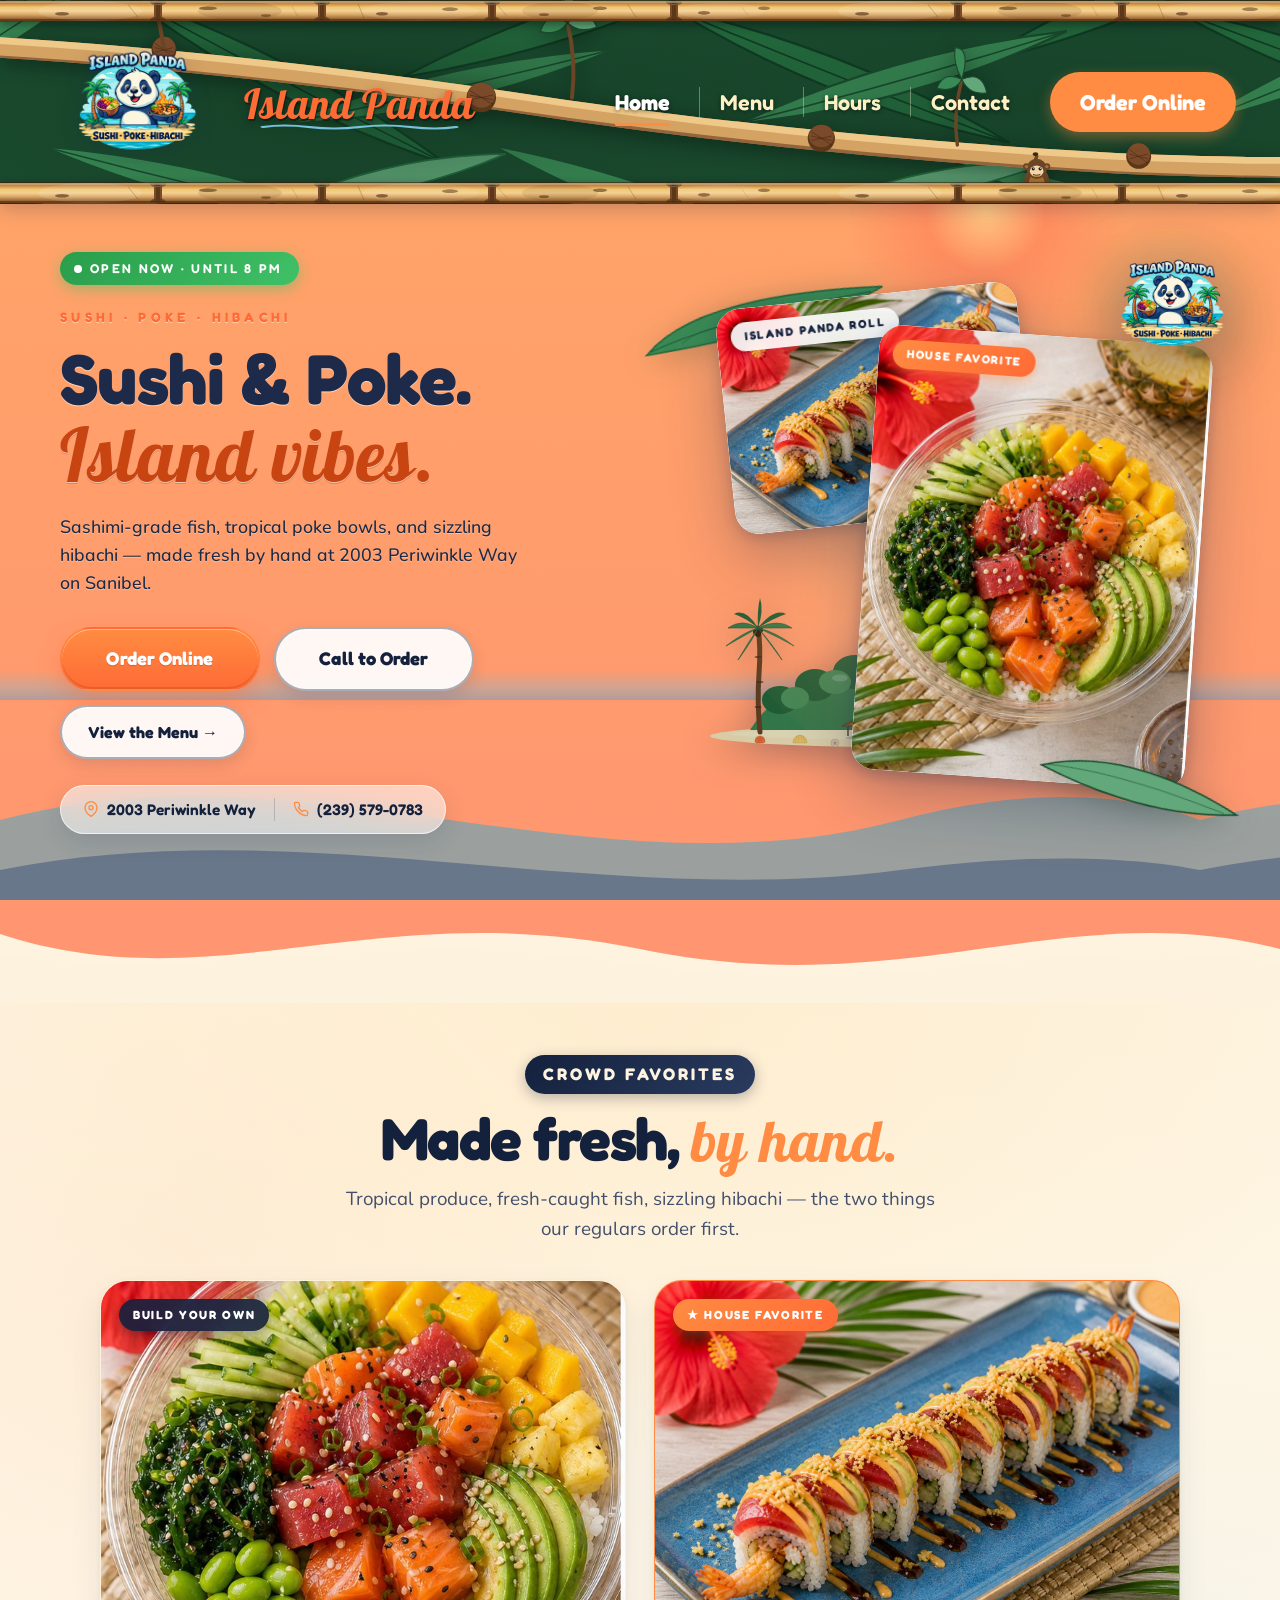
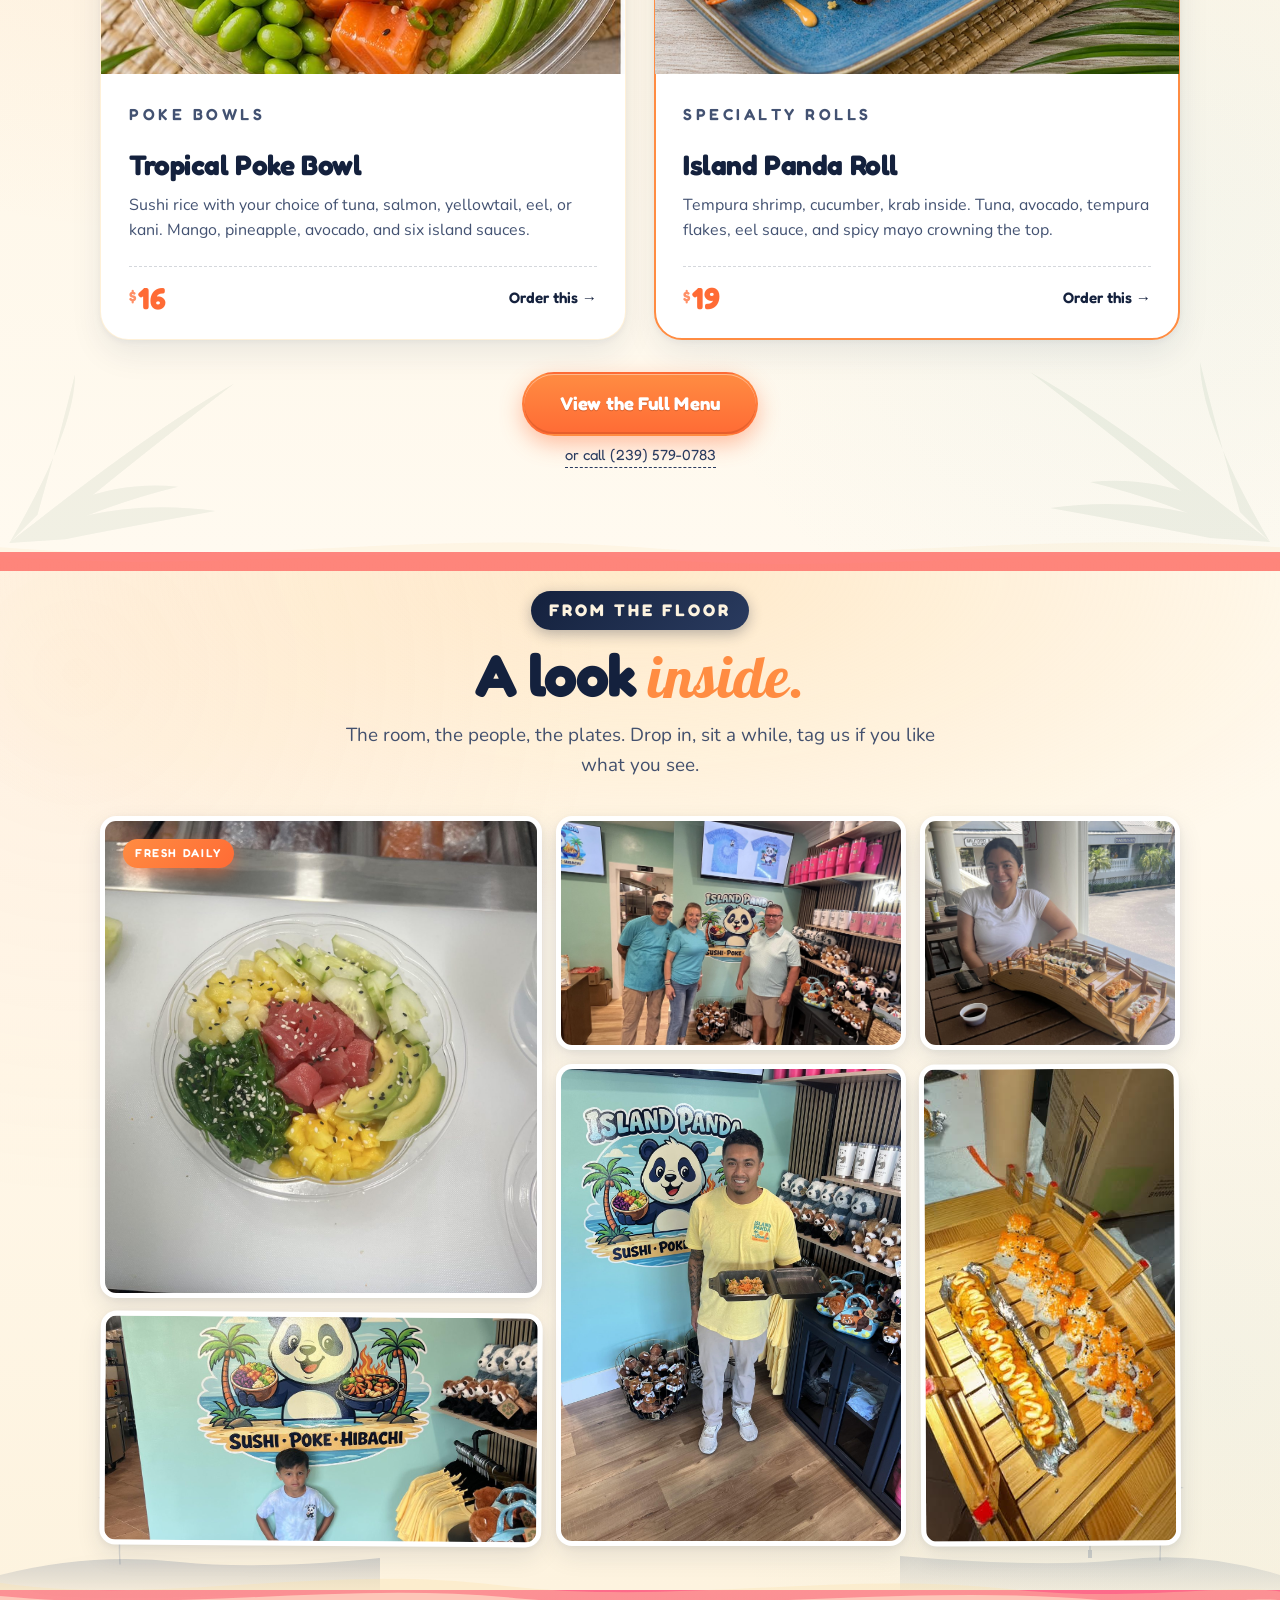
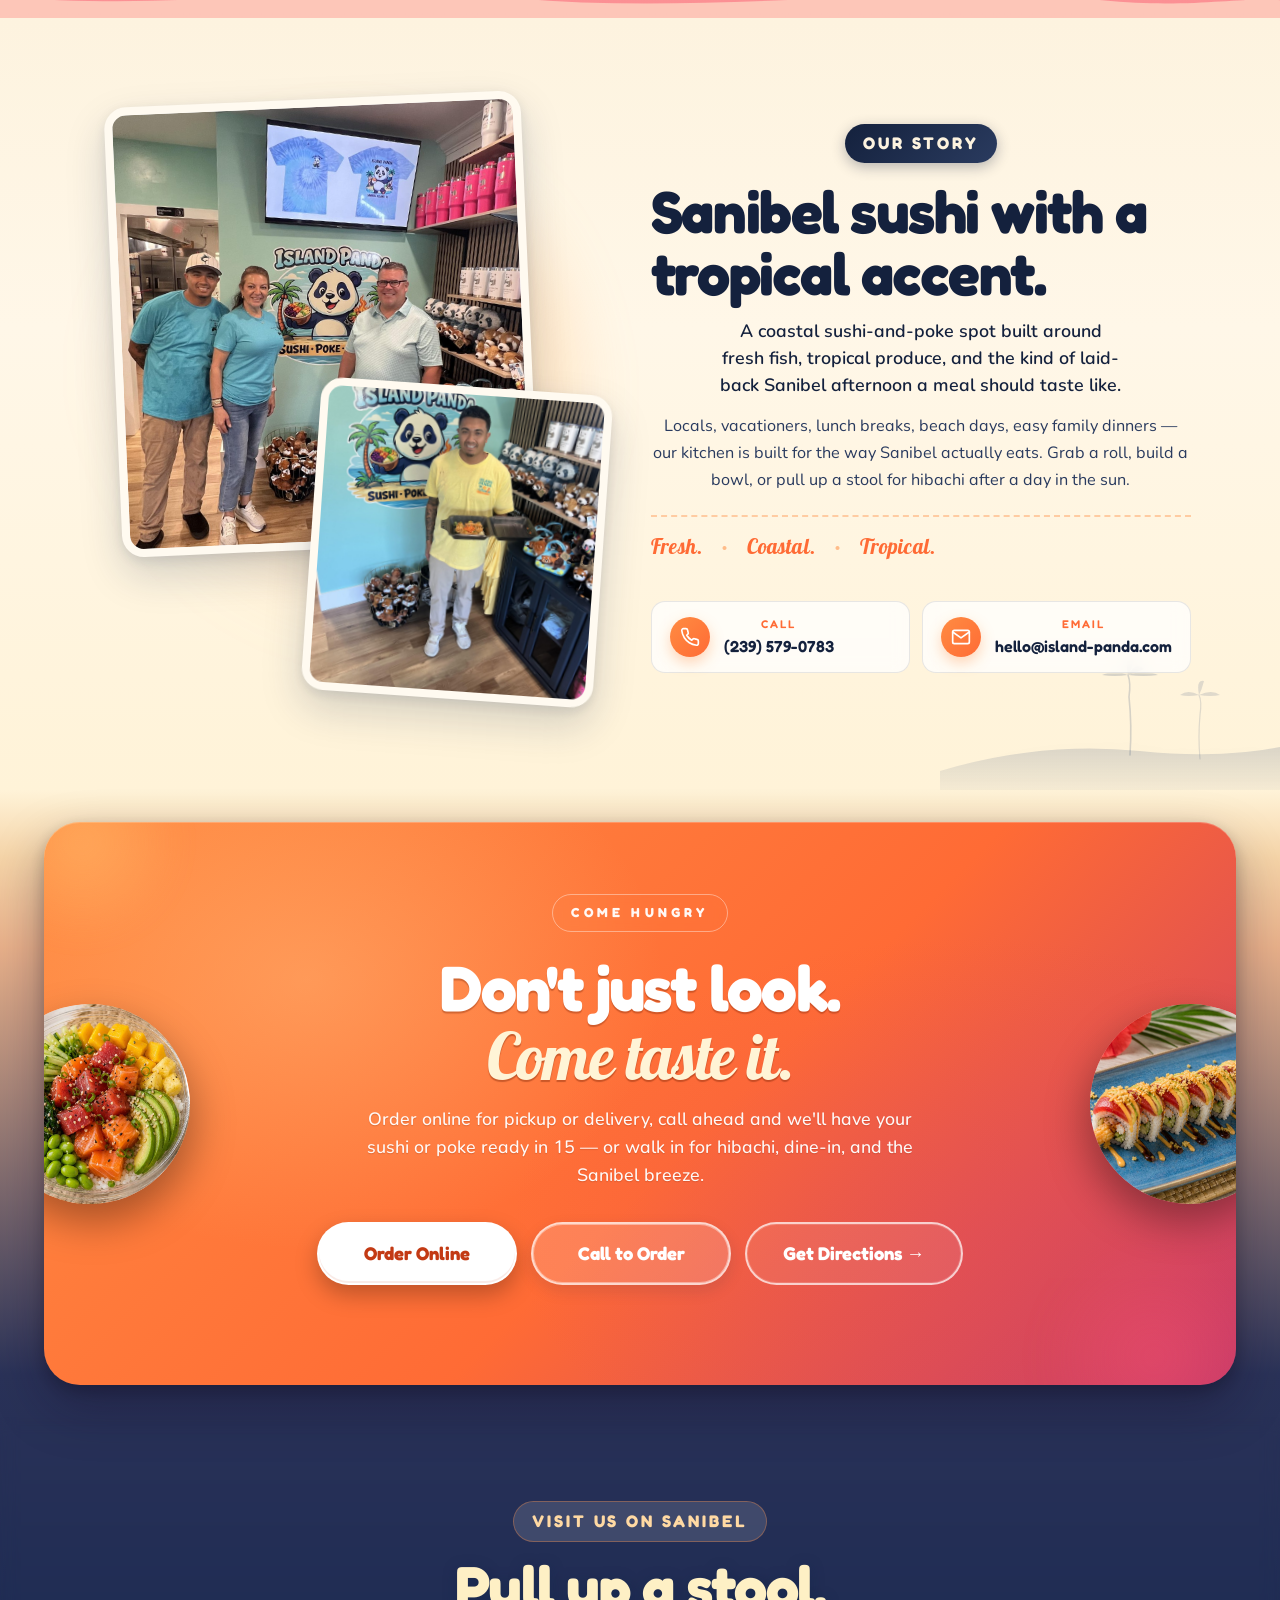
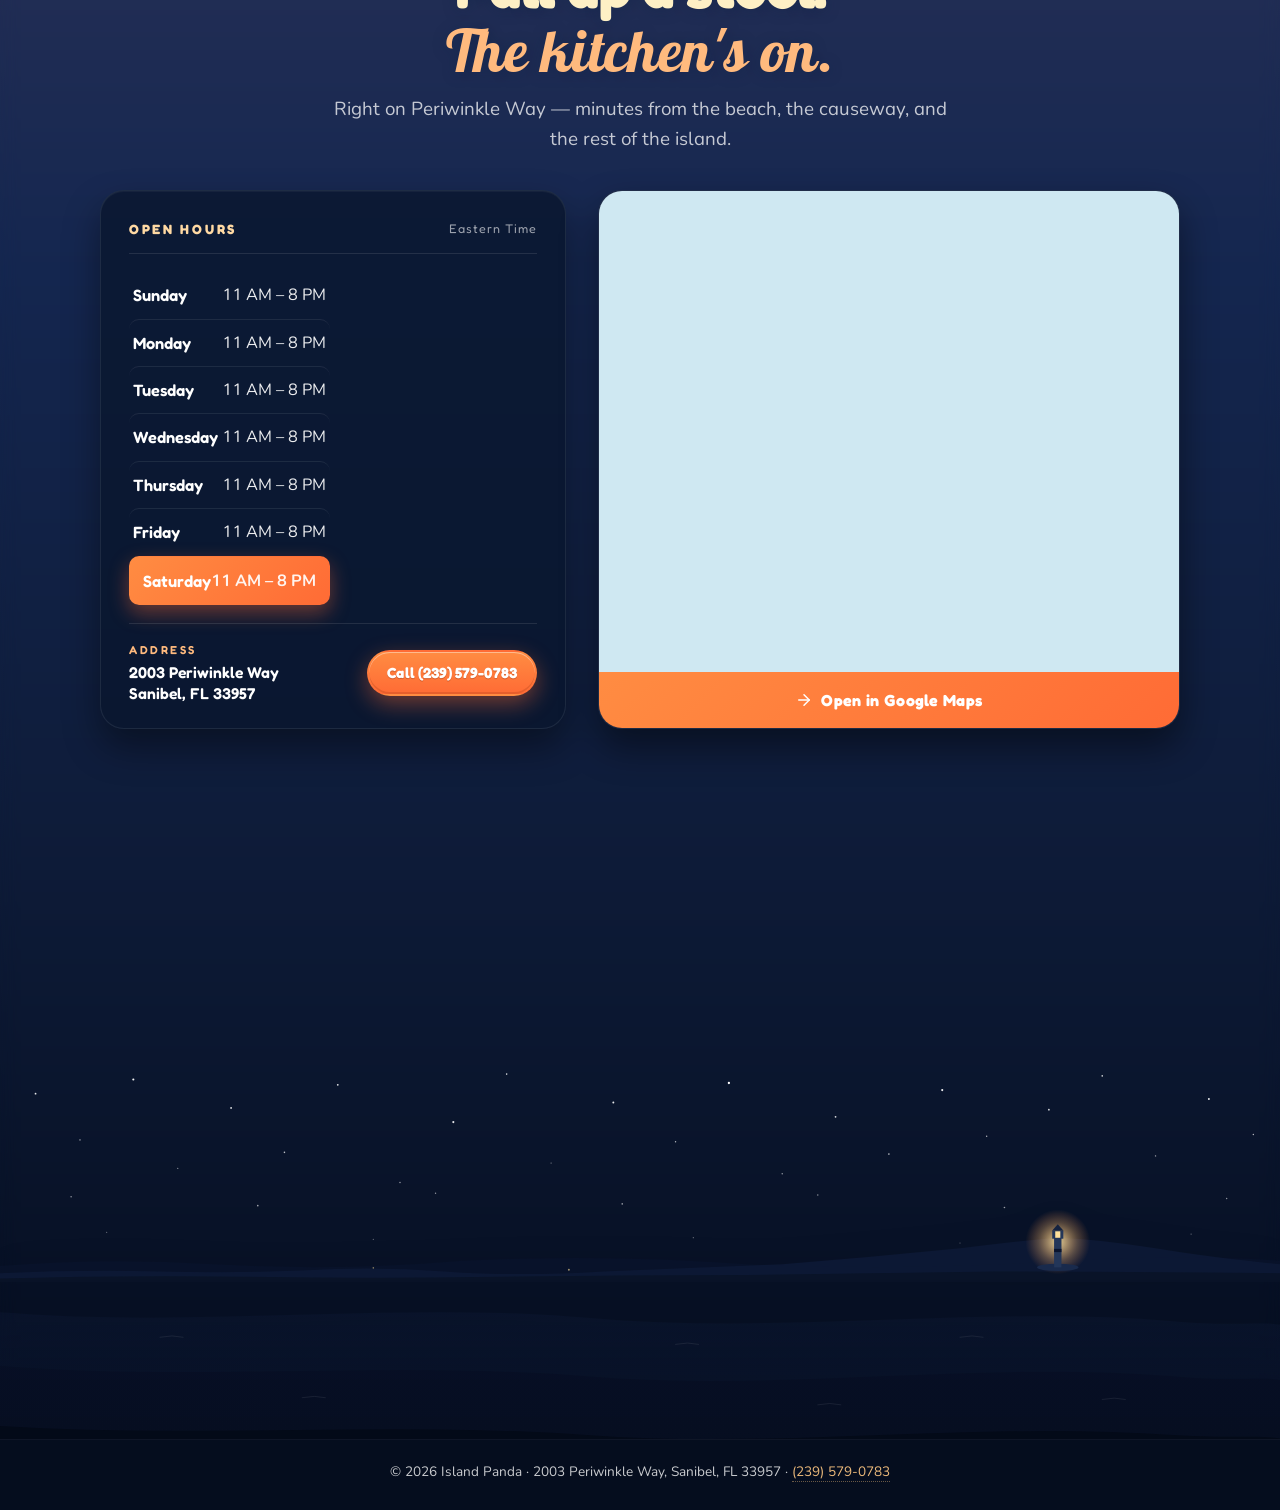
==== index.html @ d1044915 "Add Toast online ordering buttons across the site Wire "Order Online" CTAs into the nav, hero, CTA b" ====
<!DOCTYPE html>
<html lang="en">
<head>
  <meta charset="UTF-8" />
  <meta name="viewport" content="width=device-width, initial-scale=1.0" />
  <title>Island Panda — Sushi · Poke · Hibachi | Sanibel, FL</title>
  <meta name="description" content="Island Panda — Now open in Sanibel, FL. Fresh sushi, tropical poke bowls, and sizzling hibachi at 2003 Periwinkle Way." />
  <meta name="theme-color" content="#1d3a6b" />

  <meta property="og:type" content="restaurant.restaurant" />
  <meta property="og:title" content="Island Panda — Sushi · Poke · Hibachi" />
  <meta property="og:description" content="Now open in Sanibel, Florida. Fresh sushi, tropical poke bowls, and sizzling hibachi." />
  <meta property="og:image" content="https://island-panda.com/photos/poke-bowl.jpg" />
  <meta property="og:image:alt" content="Fresh poke bowl with tuna, mango, avocado, and seaweed at Island Panda" />
  <meta property="og:url" content="https://island-panda.com/" />
  <meta name="twitter:card" content="summary_large_image" />
  <meta name="twitter:image" content="https://island-panda.com/photos/poke-bowl.jpg" />
  <link rel="canonical" href="https://island-panda.com/" />

  <link rel="icon" type="image/png" href="logo-transparent.png" />
  <link rel="apple-touch-icon" href="logo-transparent.png" />

  <link rel="preconnect" href="https://fonts.googleapis.com" />
  <link rel="preconnect" href="https://fonts.gstatic.com" crossorigin />
  <link href="https://fonts.googleapis.com/css2?family=Fredoka:wght@500;600;700&family=Nunito:wght@400;600;700&family=Lilita+One&family=Lobster&display=swap" rel="stylesheet" />
  <link rel="stylesheet" href="style.css" />

  <script type="application/ld+json">
  {
    "@context": "https://schema.org",
    "@type": "Restaurant",
    "name": "Island Panda",
    "image": "https://island-panda.com/logo-transparent.png",
    "url": "https://island-panda.com/",
    "telephone": "+1-239-579-0783",
    "servesCuisine": ["Sushi", "Poke", "Hibachi", "Japanese", "Asian"],
    "address": {
      "@type": "PostalAddress",
      "streetAddress": "2003 Periwinkle Way",
      "addressLocality": "Sanibel",
      "addressRegion": "FL",
      "postalCode": "33957",
      "addressCountry": "US"
    },
    "openingHoursSpecification": [
      { "@type": "OpeningHoursSpecification", "dayOfWeek": ["Sunday","Monday","Tuesday","Wednesday","Thursday","Friday","Saturday"], "opens": "11:00", "closes": "20:00" }
    ]
  }
  </script>
</head>
<body>
  <div class="ocean-bg" aria-hidden="true">
    <!-- distant sun glow -->
    <div class="sun"></div>

    <!-- horizon line — where sky meets distant sea -->
    <div class="horizon"></div>

    <!-- shooting star — only visible at night, streaks diagonally across the sky -->
    <svg class="shooting-star" viewBox="0 0 90 16" xmlns="http://www.w3.org/2000/svg" aria-hidden="true">
      <defs>
        <linearGradient id="trailgrad" x1="0" y1="0" x2="1" y2="0">
          <stop offset="0%"  stop-color="#ffffff" stop-opacity="0"/>
          <stop offset="60%" stop-color="#ffffff" stop-opacity="0.5"/>
          <stop offset="92%" stop-color="#ffffff" stop-opacity="1"/>
          <stop offset="100%" stop-color="#fff8d6" stop-opacity="1"/>
        </linearGradient>
      </defs>
      <path d="M0,8 L84,8" stroke="url(#trailgrad)" stroke-width="1.6" stroke-linecap="round"/>
      <circle cx="84" cy="8" r="4.5" fill="#fff8d6" opacity="0.35"/>
      <circle cx="84" cy="8" r="2.6" fill="#ffffff"/>
    </svg>

    <!-- birds -->
    <svg class="bird bird-1" viewBox="0 0 60 22" xmlns="http://www.w3.org/2000/svg">
      <path d="M2,16 Q14,2 30,12 Q46,2 58,16" stroke="#1d3a6b" stroke-width="2.4" fill="none" stroke-linecap="round" stroke-linejoin="round"/>
      <ellipse cx="30" cy="13.5" rx="3" ry="1.6" fill="#1d3a6b"/>
      <path d="M33,13 L37,15 L33,16.5 Z" fill="#ff9a40"/>
    </svg>
    <svg class="bird bird-2" viewBox="0 0 60 22" xmlns="http://www.w3.org/2000/svg">
      <path d="M2,16 Q14,2 30,12 Q46,2 58,16" stroke="#1d3a6b" stroke-width="2.4" fill="none" stroke-linecap="round" stroke-linejoin="round"/>
      <ellipse cx="30" cy="13.5" rx="3" ry="1.6" fill="#1d3a6b"/>
      <path d="M33,13 L37,15 L33,16.5 Z" fill="#ff9a40"/>
    </svg>
    <svg class="bird bird-3" viewBox="0 0 60 22" xmlns="http://www.w3.org/2000/svg">
      <path d="M2,16 Q14,2 30,12 Q46,2 58,16" stroke="#1d3a6b" stroke-width="2.4" fill="none" stroke-linecap="round" stroke-linejoin="round"/>
      <ellipse cx="30" cy="13.5" rx="3" ry="1.6" fill="#1d3a6b"/>
      <path d="M33,13 L37,15 L33,16.5 Z" fill="#ff9a40"/>
    </svg>
    <svg class="bird bird-4" viewBox="0 0 60 22" xmlns="http://www.w3.org/2000/svg">
      <path d="M2,16 Q14,2 30,12 Q46,2 58,16" stroke="#1d3a6b" stroke-width="2.4" fill="none" stroke-linecap="round" stroke-linejoin="round"/>
    </svg>

    <!-- distant cruise ship (DRAW FIRST so the island below covers it visually) -->
    <svg class="cruise cruise-pre" viewBox="0 0 200 60" xmlns="http://www.w3.org/2000/svg" aria-hidden="true">
      <path d="M6,42 Q100,52 194,42 L182,54 L18,54 Z" fill="#1d3a6b"/>
      <path d="M14,42 L186,42 L186,46 L14,46 Z" fill="#0f2548"/>
      <rect x="22" y="28" width="156" height="14" fill="#ffffff"/>
      <rect x="32" y="20" width="136" height="9"  fill="#fafafa"/>
      <rect x="48" y="13" width="104" height="8"  fill="#ffffff"/>
      <g fill="#7ec9e5">
        <rect x="26" y="32" width="3" height="2"/><rect x="32" y="32" width="3" height="2"/>
        <rect x="38" y="32" width="3" height="2"/><rect x="44" y="32" width="3" height="2"/>
        <rect x="50" y="32" width="3" height="2"/><rect x="56" y="32" width="3" height="2"/>
        <rect x="62" y="32" width="3" height="2"/><rect x="68" y="32" width="3" height="2"/>
        <rect x="74" y="32" width="3" height="2"/><rect x="80" y="32" width="3" height="2"/>
        <rect x="86" y="32" width="3" height="2"/><rect x="92" y="32" width="3" height="2"/>
        <rect x="98" y="32" width="3" height="2"/><rect x="104" y="32" width="3" height="2"/>
        <rect x="110" y="32" width="3" height="2"/><rect x="116" y="32" width="3" height="2"/>
        <rect x="122" y="32" width="3" height="2"/><rect x="128" y="32" width="3" height="2"/>
        <rect x="134" y="32" width="3" height="2"/><rect x="140" y="32" width="3" height="2"/>
        <rect x="146" y="32" width="3" height="2"/><rect x="152" y="32" width="3" height="2"/>
        <rect x="158" y="32" width="3" height="2"/><rect x="164" y="32" width="3" height="2"/>
        <rect x="170" y="32" width="3" height="2"/>
      </g>
      <rect x="76"  y="3" width="9" height="14" rx="1.5" fill="#ff8c42"/>
      <rect x="105" y="3" width="9" height="14" rx="1.5" fill="#ff8c42"/>
      <rect x="14" y="44" width="172" height="1.8" fill="#ff8c42" opacity="0.85"/>
      <path d="M-8,56 Q60,60 100,57 Q140,54 208,58" stroke="#ffffff" stroke-width="1.5" fill="none" opacity="0.6"/>
    </svg>

    <!-- sailboat — sails through the water, passes BEHIND the island -->
    <svg class="sailboat" viewBox="0 0 140 130" xmlns="http://www.w3.org/2000/svg">
      <line x1="70" y1="6" x2="70" y2="92" stroke="#3e2917" stroke-width="3"/>
      <path d="M70,6 L82,10 L70,14 Z" fill="#ff8c42"/>
      <path d="M70,10 L70,90 L114,90 Z" fill="#ffffff" stroke="#1d3a6b" stroke-width="1.2"/>
      <path d="M70,32 L70,90 L100,90 Z" fill="#fef6e5" opacity="0.7"/>
      <path d="M70,14 L70,90 L34,90 Z" fill="#f5e0b5" stroke="#1d3a6b" stroke-width="1.2"/>
      <path d="M14,94 Q70,114 126,94 L110,112 L30,112 Z" fill="#7a4a2a"/>
      <path d="M14,94 Q70,108 126,94" stroke="#3e2917" stroke-width="1.5" fill="none"/>
      <path d="M22,99 Q70,113 118,99" stroke="#ff8c42" stroke-width="2" fill="none" opacity="0.85"/>
      <path d="M4,118 Q40,124 70,120 Q100,116 136,122" stroke="#ffffff" stroke-width="2" fill="none" opacity="0.6" stroke-linecap="round"/>
      <path d="M16,126 Q50,130 70,128 Q90,126 124,128" stroke="#ffffff" stroke-width="1.5" fill="none" opacity="0.4" stroke-linecap="round"/>
    </svg>

    <!-- island: discrete cartoon island, both ends curving down to the waterline -->
    <svg class="island" viewBox="0 0 540 220" xmlns="http://www.w3.org/2000/svg" preserveAspectRatio="xMidYMid meet">
      <!-- sand base: clean ellipse for a clear island shape -->
      <ellipse cx="270" cy="206" rx="240" ry="12" fill="#fef0c5"/>
      <ellipse cx="270" cy="204" rx="220" ry="6"  fill="#fef9d6" opacity="0.8"/>

      <!-- jungle canopy: rounded green dome — both sides curve down to the beach -->
      <path d="M70,200 Q90,168 130,150 Q200,128 270,124 Q340,128 410,150 Q450,168 470,200 Z"
            fill="#3a8a55"/>

      <!-- dense treetop texture along the canopy ridge -->
      <g>
        <!-- darker treetops in back -->
        <g fill="#246b3e">
          <ellipse cx="100" cy="170" rx="18" ry="14"/>
          <ellipse cx="135" cy="155" rx="20" ry="16"/>
          <ellipse cx="175" cy="142" rx="22" ry="17"/>
          <ellipse cx="220" cy="134" rx="22" ry="17"/>
          <ellipse cx="270" cy="130" rx="22" ry="17"/>
          <ellipse cx="320" cy="134" rx="22" ry="17"/>
          <ellipse cx="365" cy="142" rx="22" ry="17"/>
          <ellipse cx="405" cy="155" rx="20" ry="16"/>
          <ellipse cx="440" cy="170" rx="18" ry="14"/>
        </g>
        <!-- mid-bright treetops in front -->
        <g fill="#4a9c63">
          <ellipse cx="115" cy="168" rx="14" ry="11"/>
          <ellipse cx="155" cy="152" rx="16" ry="12"/>
          <ellipse cx="200" cy="140" rx="16" ry="12"/>
          <ellipse cx="245" cy="134" rx="16" ry="12"/>
          <ellipse cx="295" cy="132" rx="16" ry="12"/>
          <ellipse cx="345" cy="138" rx="16" ry="12"/>
          <ellipse cx="385" cy="150" rx="14" ry="11"/>
          <ellipse cx="425" cy="166" rx="12" ry="9"/>
        </g>
        <!-- highlight tufts -->
        <g fill="#7ec19a" opacity="0.7">
          <ellipse cx="160" cy="148" rx="8" ry="3.5"/>
          <ellipse cx="220" cy="132" rx="10" ry="4"/>
          <ellipse cx="280" cy="128" rx="10" ry="4"/>
          <ellipse cx="340" cy="134" rx="10" ry="4"/>
          <ellipse cx="395" cy="148" rx="8" ry="3.5"/>
        </g>
      </g>

      <!-- ============ Sanibel Lighthouse on the right side of the island ============ -->
      <g transform="translate(400,198) scale(1.3)">
        <!-- ground shadow -->
        <ellipse cx="0" cy="4" rx="32" ry="4" fill="#1d3a6b" opacity="0.25"/>
        <!-- keeper's house: wider, with porch -->
        <rect x="-24" y="-18" width="48" height="20" fill="#fafafa" stroke="#1d3a6b" stroke-width="1"/>
        <!-- red gabled roof -->
        <path d="M-26,-18 L0,-32 L26,-18 Z" fill="#c0594a" stroke="#7a2e22" stroke-width="0.8"/>
        <path d="M-26,-18 L0,-32 L26,-18 L0,-30 Z" fill="#7a2e22" opacity="0.35"/>
        <!-- door -->
        <rect x="-4" y="-12" width="8" height="14" fill="#5a3e2a"/>
        <rect x="-4" y="-12" width="8" height="2"  fill="#3e2917"/>
        <!-- windows -->
        <rect x="-18" y="-12" width="8" height="6" fill="#7ec9e5" stroke="#1d3a6b" stroke-width="0.4"/>
        <rect x="10"  y="-12" width="8" height="6" fill="#7ec9e5" stroke="#1d3a6b" stroke-width="0.4"/>
        <line x1="-14" y1="-12" x2="-14" y2="-6" stroke="#1d3a6b" stroke-width="0.4"/>
        <line x1="14"  y1="-12" x2="14"  y2="-6" stroke="#1d3a6b" stroke-width="0.4"/>

        <!-- skeleton tower legs -->
        <line x1="-15" y1="-32" x2="-7" y2="-86" stroke="#3e2917" stroke-width="2.4" stroke-linecap="round"/>
        <line x1="15"  y1="-32" x2="7"  y2="-86" stroke="#3e2917" stroke-width="2.4" stroke-linecap="round"/>
        <!-- horizontal stiffeners -->
        <line x1="-13"  y1="-46" x2="13"  y2="-46" stroke="#3e2917" stroke-width="1.2"/>
        <line x1="-11"  y1="-60" x2="11"  y2="-60" stroke="#3e2917" stroke-width="1.2"/>
        <line x1="-9"   y1="-74" x2="9"   y2="-74" stroke="#3e2917" stroke-width="1.2"/>
        <!-- diagonal cross-bracing -->
        <line x1="-14" y1="-32" x2="12.5" y2="-46" stroke="#3e2917" stroke-width="0.9"/>
        <line x1="14"  y1="-32" x2="-12.5" y2="-46" stroke="#3e2917" stroke-width="0.9"/>
        <line x1="-12.5" y1="-46" x2="10.5" y2="-60" stroke="#3e2917" stroke-width="0.9"/>
        <line x1="12.5"  y1="-46" x2="-10.5" y2="-60" stroke="#3e2917" stroke-width="0.9"/>
        <line x1="-10.5" y1="-60" x2="8.5" y2="-74" stroke="#3e2917" stroke-width="0.9"/>
        <line x1="10.5"  y1="-60" x2="-8.5" y2="-74" stroke="#3e2917" stroke-width="0.9"/>

        <!-- watch room -->
        <rect x="-9" y="-92" width="18" height="8" fill="#fafafa" stroke="#1d3a6b" stroke-width="0.7"/>
        <rect x="-9" y="-92" width="18" height="2" fill="#1d3a6b"/>
        <!-- light room (lantern) -->
        <rect x="-7" y="-104" width="14" height="12" fill="#ffd97a" stroke="#3e2917" stroke-width="0.7"/>
        <line x1="-5" y1="-103" x2="-5" y2="-93" stroke="#3e2917" stroke-width="0.5"/>
        <line x1="0"  y1="-104" x2="0"  y2="-92" stroke="#3e2917" stroke-width="0.5"/>
        <line x1="5"  y1="-103" x2="5"  y2="-93" stroke="#3e2917" stroke-width="0.5"/>
        <!-- pyramid roof -->
        <path d="M-9,-104 L0,-118 L9,-104 Z" fill="#3e2917"/>
        <path d="M-9,-104 L0,-117 L9,-104 Z" fill="#5a3e2a" opacity="0.5"/>
        <!-- spire -->
        <line x1="0" y1="-118" x2="0" y2="-126" stroke="#3e2917" stroke-width="1.2"/>
        <circle cx="0" cy="-126" r="1.4" fill="#3e2917"/>

        <!-- pulsing beacon glow -->
        <circle class="lighthouse-beacon" cx="0" cy="-98" r="22" fill="rgba(255,217,122,0.5)"/>
      </g>

      <!-- shells scattered along the sand — vibrant + clickable, get kicked into the water -->
      <g class="beach-shells">
        <!-- coral-orange conch shell -->
        <g transform="translate(80,210)"><g class="shell">
          <path d="M-5,2 Q-5,-4 0,-4 Q5,-4 5,2 L3,3 L-3,3 Z" fill="#ff7a3a" stroke="#a83518" stroke-width="0.3"/>
          <path d="M-3,-1 Q0,-3 3,-1" stroke="#a83518" stroke-width="0.3" fill="none"/>
          <path d="M-2,1 Q0,-1 2,1"   stroke="#a83518" stroke-width="0.3" fill="none"/>
        </g></g>
        <!-- buttery-yellow scallop fan -->
        <g transform="translate(120,212)"><g class="shell">
          <path d="M-7,1 Q-7,-6 0,-7 Q7,-6 7,1 Z" fill="#ffd97a" stroke="#c89018" stroke-width="0.3"/>
          <line x1="-5" y1="0"  x2="-3" y2="-6" stroke="#c89018" stroke-width="0.25"/>
          <line x1="-2" y1="-1" x2="-1" y2="-7" stroke="#c89018" stroke-width="0.25"/>
          <line x1="2"  y1="-1" x2="1"  y2="-7" stroke="#c89018" stroke-width="0.25"/>
          <line x1="5"  y1="0"  x2="3"  y2="-6" stroke="#c89018" stroke-width="0.25"/>
        </g></g>
        <!-- sand dollar (kept cream — that's its iconic look) -->
        <g transform="translate(155,213)"><g class="shell">
          <circle r="4" fill="#ede0c2" stroke="#a8845a" stroke-width="0.3"/>
          <path d="M0,-2.5 L0.7,-0.8 L2.4,-0.6 L1.1,0.5 L1.5,2.3 L0,1.3 L-1.5,2.3 L-1.1,0.5 L-2.4,-0.6 L-0.7,-0.8 Z"
                fill="#a8845a" opacity="0.6"/>
        </g></g>
        <!-- aqua-teal clam shell -->
        <g transform="translate(220,213)"><g class="shell">
          <path d="M-5,1 Q0,-4 5,1 L3,2 L-3,2 Z" fill="#7ec9e5" stroke="#2a7d9c" stroke-width="0.3"/>
          <line x1="-2.5" y1="0" x2="-2.5" y2="2" stroke="#2a7d9c" stroke-width="0.25"/>
          <line x1="0"    y1="-1" x2="0"    y2="2" stroke="#2a7d9c" stroke-width="0.25"/>
          <line x1="2.5"  y1="0" x2="2.5"  y2="2" stroke="#2a7d9c" stroke-width="0.25"/>
        </g></g>
        <!-- bright magenta spiral -->
        <g transform="translate(290,212)"><g class="shell">
          <path d="M-4,2 Q-5,-2 -1,-3 Q3,-3 3,1 Q3,4 0,3 Q-1,2 0,1 Q2,1 1,2" fill="none" stroke="#e84a8c" stroke-width="1.6" stroke-linecap="round"/>
        </g></g>
        <!-- lavender lightning whelk on the right -->
        <g transform="translate(340,214)"><g class="shell">
          <path d="M-5,1 Q-5,-4 0,-5 Q5,-4 5,1 Z" fill="#c8a6e5" stroke="#7a4ea8" stroke-width="0.3"/>
          <line x1="-3" y1="0"  x2="-2" y2="-4" stroke="#7a4ea8" stroke-width="0.2"/>
          <line x1="0"  y1="-1" x2="0"  y2="-5" stroke="#7a4ea8" stroke-width="0.2"/>
          <line x1="3"  y1="0"  x2="2"  y2="-4" stroke="#7a4ea8" stroke-width="0.2"/>
        </g></g>
      </g>

      <!-- small beach pavilion / cabana for life on the beach -->
      <g transform="translate(180,206)">
        <!-- supports -->
        <line x1="-12" y1="0" x2="-12" y2="-10" stroke="#5a3e2a" stroke-width="1.4"/>
        <line x1="12"  y1="0" x2="12"  y2="-10" stroke="#5a3e2a" stroke-width="1.4"/>
        <!-- thatched roof -->
        <path d="M-18,-10 Q0,-22 18,-10 Z" fill="#a87232" stroke="#5a3e2a" stroke-width="0.8"/>
        <path d="M-18,-10 Q0,-18 18,-10" stroke="#7a4a2a" stroke-width="0.6" fill="none"/>
        <path d="M-15,-10 Q-12,-15 -10,-10" stroke="#7a4a2a" stroke-width="0.4" fill="none"/>
        <path d="M-5,-10 Q-2,-16 0,-10" stroke="#7a4a2a" stroke-width="0.4" fill="none"/>
        <path d="M5,-10 Q8,-15 10,-10" stroke="#7a4a2a" stroke-width="0.4" fill="none"/>
        <!-- shadow -->
        <ellipse cx="0" cy="2" rx="14" ry="2" fill="#1d3a6b" opacity="0.2"/>
      </g>

      <!-- 3 prominent palm trees standing on the beach -->
      <!-- Palm 1 — large, foreground far left -->
      <g class="palm" data-tree="1" transform="translate(80,202)">
        <path d="M0,0 Q-3,-30 -1,-58 Q1,-86 -2,-104"
              stroke="#6b4626" stroke-width="5" fill="none" stroke-linecap="round"/>
        <ellipse cx="-2" cy="-25" rx="3.5" ry="0.8" fill="#4a2f18"/>
        <ellipse cx="0"  cy="-50" rx="3.5" ry="0.8" fill="#4a2f18"/>
        <ellipse cx="-2" cy="-75" rx="3.5" ry="0.8" fill="#4a2f18"/>
        <circle class="coconut" cx="-4" cy="-100" r="3" fill="#3a2412"/>
        <circle class="coconut" cx="0"  cy="-102" r="3" fill="#3a2412"/>
        <circle class="coconut" cx="-2" cy="-98"  r="3" fill="#3a2412"/>
        <g fill="#246b3e">
          <path d="M-2,-104 Q-3,-122 0,-134 Q4,-122 -2,-104 Z"/>
          <path d="M-2,-104 Q14,-124 26,-118 Q14,-114 -2,-104 Z"/>
          <path d="M-2,-104 Q-14,-124 -26,-118 Q-14,-114 -2,-104 Z"/>
        </g>
        <g fill="#3a8a55" stroke="#246b3e" stroke-width="0.6" stroke-linejoin="round">
          <path d="M-2,-104 Q18,-114 32,-104 Q18,-104 -2,-104 Z"/>
          <path d="M-2,-104 Q20,-94 34,-86 Q16,-100 -2,-104 Z"/>
          <path d="M-2,-104 Q14,-86 22,-72 Q6,-94 -2,-104 Z"/>
          <path d="M-2,-104 Q-18,-114 -32,-104 Q-18,-104 -2,-104 Z"/>
          <path d="M-2,-104 Q-20,-94 -34,-86 Q-16,-100 -2,-104 Z"/>
          <path d="M-2,-104 Q-14,-86 -22,-72 Q-6,-94 -2,-104 Z"/>
        </g>
      </g>

      <!-- Palm 2 — medium-tall, near the beach hut -->
      <g class="palm" data-tree="2" transform="translate(220,202)">
        <path d="M0,0 Q3,-26 0,-52 Q-2,-78 1,-92"
              stroke="#5a3e2a" stroke-width="4" fill="none" stroke-linecap="round"/>
        <ellipse cx="0"  cy="-22" rx="2.6" ry="0.7" fill="#4a2f18"/>
        <ellipse cx="-1" cy="-44" rx="2.6" ry="0.7" fill="#4a2f18"/>
        <ellipse cx="0"  cy="-66" rx="2.6" ry="0.7" fill="#4a2f18"/>
        <circle class="coconut" cx="-2" cy="-88" r="2.2" fill="#3a2412"/>
        <circle class="coconut" cx="2"  cy="-90" r="2.2" fill="#3a2412"/>
        <g fill="#246b3e">
          <path d="M1,-92 Q-1,-108 2,-118 Q4,-106 1,-92 Z"/>
          <path d="M1,-92 Q15,-108 26,-102 Q15,-98 1,-92 Z"/>
          <path d="M1,-92 Q-14,-108 -24,-102 Q-12,-98 1,-92 Z"/>
        </g>
        <g fill="#3a8a55" stroke="#246b3e" stroke-width="0.5" stroke-linejoin="round">
          <path d="M1,-92 Q18,-100 28,-90 Q16,-94 1,-92 Z"/>
          <path d="M1,-92 Q15,-78 24,-62 Q4,-86 1,-92 Z"/>
          <path d="M1,-92 Q-18,-100 -28,-90 Q-16,-94 1,-92 Z"/>
          <path d="M1,-92 Q-15,-78 -22,-62 Q-2,-86 1,-92 Z"/>
        </g>
      </g>

      <!-- Palm 3 — medium, between hut and lighthouse -->
      <g class="palm" data-tree="3" transform="translate(320,204)">
        <path d="M0,0 Q-2,-22 0,-44 Q2,-66 -1,-78"
              stroke="#5a3e2a" stroke-width="3.4" fill="none" stroke-linecap="round"/>
        <circle class="coconut" cx="-2" cy="-74" r="1.8" fill="#3a2412"/>
        <circle class="coconut" cx="2"  cy="-76" r="1.8" fill="#3a2412"/>
        <g fill="#246b3e">
          <path d="M-1,-78 Q-2,-92 1,-100 Q3,-90 -1,-78 Z"/>
          <path d="M-1,-78 Q12,-92 22,-86 Q11,-84 -1,-78 Z"/>
          <path d="M-1,-78 Q-12,-92 -22,-86 Q-11,-84 -1,-78 Z"/>
        </g>
        <g fill="#3a8a55" stroke="#246b3e" stroke-width="0.5">
          <path d="M-1,-78 Q14,-82 22,-72 Q12,-78 -1,-78 Z"/>
          <path d="M-1,-78 Q12,-66 18,-54 Q4,-74 -1,-78 Z"/>
          <path d="M-1,-78 Q-14,-82 -22,-72 Q-12,-78 -1,-78 Z"/>
          <path d="M-1,-78 Q-12,-66 -18,-54 Q-4,-74 -1,-78 Z"/>
        </g>
      </g>

      <!-- Palm 4 — small, on the right side of the island -->
      <g class="palm" data-tree="4" transform="translate(450,202)">
        <path d="M0,0 Q-2,-14 0,-28 Q2,-42 -1,-54"
              stroke="#5a3e2a" stroke-width="2.6" fill="none" stroke-linecap="round"/>
        <circle class="coconut" cx="-2" cy="-50" r="1.4" fill="#3a2412"/>
        <circle class="coconut" cx="1"  cy="-52" r="1.4" fill="#3a2412"/>
        <g fill="#246b3e">
          <path d="M-1,-54 Q-2,-64 0,-72 Q2,-62 -1,-54 Z"/>
        </g>
        <g fill="#3a8a55" stroke="#246b3e" stroke-width="0.4">
          <path d="M-1,-54 Q9,-62 16,-58 Q9,-58 -1,-54 Z"/>
          <path d="M-1,-54 Q10,-50 16,-46 Q9,-52 -1,-54 Z"/>
          <path d="M-1,-54 Q-11,-62 -18,-58 Q-11,-58 -1,-54 Z"/>
          <path d="M-1,-54 Q-12,-50 -18,-46 Q-11,-52 -1,-54 Z"/>
        </g>
      </g>

    <!-- pelican — Sanibel's iconic seabird, glides low across the water -->
    <svg class="pelican" viewBox="0 0 90 40" xmlns="http://www.w3.org/2000/svg" aria-hidden="true">
      <!-- body -->
      <ellipse cx="44" cy="22" rx="14" ry="6" fill="#fafafa"/>
      <ellipse cx="40" cy="24" rx="10" ry="3" fill="#d8d8e0"/>
      <!-- right wing (back, flapping) -->
      <g class="pelican-wing">
        <path d="M48,18 Q60,4 76,12 Q60,18 48,22 Z" fill="#a8b5c0"/>
        <path d="M48,18 Q58,8 70,14" stroke="#7a8590" stroke-width="0.7" fill="none"/>
      </g>
      <!-- head -->
      <circle cx="60" cy="18" r="5.5" fill="#fafafa"/>
      <!-- big beak with pouch -->
      <path d="M62,20 L82,22 L78,28 Q66,24 62,22 Z" fill="#ff9a40"/>
      <path d="M62,20 L82,22" stroke="#cc6a20" stroke-width="0.6" fill="none"/>
      <!-- pouch underside -->
      <path d="M64,22 Q72,26 78,28" stroke="#cc6a20" stroke-width="0.5" fill="none"/>
      <!-- eye -->
      <circle cx="62" cy="16" r="1" fill="#1a1a22"/>
      <!-- tail -->
      <path d="M30,22 Q22,20 18,24 L30,26 Z" fill="#a8b5c0"/>
      <!-- feet tucked -->
      <line x1="40" y1="28" x2="38" y2="34" stroke="#ff9a40" stroke-width="1.2"/>
      <line x1="44" y1="28" x2="44" y2="34" stroke="#ff9a40" stroke-width="1.2"/>
    </svg>

    <!-- sea turtle — swims slowly across foreground water -->
    <svg class="seaturtle" viewBox="0 0 90 50" xmlns="http://www.w3.org/2000/svg" aria-hidden="true">
      <!-- shell shadow -->
      <ellipse cx="45" cy="32" rx="24" ry="14" fill="#1a4a2e" opacity="0.25"/>
      <!-- shell main -->
      <ellipse cx="45" cy="28" rx="22" ry="14" fill="#5a8a55"/>
      <ellipse cx="45" cy="26" rx="20" ry="12" fill="#7ec19a"/>
      <!-- shell hexagon pattern -->
      <g fill="#246b3e" opacity="0.45" stroke="#246b3e" stroke-width="0.5">
        <path d="M37,18 L43,18 L46,22 L43,26 L37,26 L34,22 Z"/>
        <path d="M47,18 L53,18 L56,22 L53,26 L47,26 L44,22 Z"/>
        <path d="M37,30 L43,30 L46,34 L43,38 L37,38 L34,34 Z"/>
        <path d="M47,30 L53,30 L56,34 L53,38 L47,38 L44,34 Z"/>
      </g>
      <!-- head -->
      <ellipse cx="68" cy="24" rx="7" ry="5" fill="#7ea93f"/>
      <circle cx="71" cy="22" r="1" fill="#1a1a22"/>
      <circle cx="71" cy="22" r="0.4" fill="#fafafa"/>
      <path d="M72,26 Q74,26 75,25" stroke="#1a4a2e" stroke-width="0.5" fill="none"/>
      <!-- front flippers -->
      <ellipse cx="26" cy="18" rx="8" ry="3" fill="#5a8a55" transform="rotate(-25 26 18)"/>
      <ellipse cx="62" cy="42" rx="6" ry="3" fill="#5a8a55" transform="rotate(20 62 42)"/>
      <!-- back flippers -->
      <ellipse cx="22" cy="38" rx="6" ry="3" fill="#5a8a55" transform="rotate(20 22 38)"/>
      <!-- tail tip -->
      <path d="M22,28 L14,30 L22,32 Z" fill="#5a8a55"/>
    </svg>

    <!-- crab — sidles along the foreground beach -->
    <svg class="crab" viewBox="0 0 50 32" xmlns="http://www.w3.org/2000/svg" aria-hidden="true">
      <!-- legs (drawn first so body overlays) -->
      <g stroke="#a83a2a" stroke-width="1.6" fill="none" stroke-linecap="round">
        <path d="M14,18 L8,26"/>
        <path d="M18,20 L14,28"/>
        <path d="M22,21 L20,29"/>
        <path d="M28,21 L30,29"/>
        <path d="M32,20 L36,28"/>
        <path d="M36,18 L42,26"/>
      </g>
      <!-- claws -->
      <g fill="#cc4a3a" stroke="#7a2a1a" stroke-width="0.7">
        <ellipse cx="6" cy="16" rx="5" ry="3" transform="rotate(-30 6 16)"/>
        <path d="M2,14 L4,11 L8,16 L6,18 Z"/>
        <ellipse cx="44" cy="16" rx="5" ry="3" transform="rotate(30 44 16)"/>
        <path d="M48,14 L46,11 L42,16 L44,18 Z"/>
      </g>
      <!-- body -->
      <ellipse cx="25" cy="18" rx="14" ry="9" fill="#cc4a3a" stroke="#7a2a1a" stroke-width="0.8"/>
      <ellipse cx="25" cy="16" rx="12" ry="7" fill="#e06a4a"/>
      <!-- spots -->
      <circle cx="20" cy="16" r="1" fill="#7a2a1a" opacity="0.6"/>
      <circle cx="30" cy="16" r="1" fill="#7a2a1a" opacity="0.6"/>
      <circle cx="25" cy="20" r="1" fill="#7a2a1a" opacity="0.6"/>
      <!-- eye stalks -->
      <line x1="20" y1="11" x2="20" y2="6" stroke="#cc4a3a" stroke-width="1.4"/>
      <line x1="30" y1="11" x2="30" y2="6" stroke="#cc4a3a" stroke-width="1.4"/>
      <circle cx="20" cy="6" r="1.6" fill="#1a1a22"/>
      <circle cx="30" cy="6" r="1.6" fill="#1a1a22"/>
      <circle cx="20.4" cy="5.6" r="0.5" fill="#fafafa"/>
      <circle cx="30.4" cy="5.6" r="0.5" fill="#fafafa"/>
    </svg>

    <!-- parasailer — drifts along the horizon, far away (behind island via z-index) -->
    <svg class="parasail" viewBox="0 0 100 100" xmlns="http://www.w3.org/2000/svg" aria-hidden="true">
      <!-- canopy: striped sunset chute -->
      <path d="M10,30 Q50,5 90,30 Q86,28 50,28 Q14,28 10,30 Z" fill="#ff8c42"/>
      <path d="M14,28 Q34,15 50,15 Q50,30 14,28 Z" fill="#ffd97a"/>
      <path d="M50,15 Q66,15 86,28 Q86,30 50,30 Z" fill="#7ec9e5"/>
      <!-- strings -->
      <line x1="14" y1="30" x2="48" y2="60" stroke="#1a1a22" stroke-width="0.6"/>
      <line x1="30" y1="28" x2="49" y2="60" stroke="#1a1a22" stroke-width="0.6"/>
      <line x1="50" y1="28" x2="50" y2="60" stroke="#1a1a22" stroke-width="0.6"/>
      <line x1="70" y1="28" x2="51" y2="60" stroke="#1a1a22" stroke-width="0.6"/>
      <line x1="86" y1="30" x2="52" y2="60" stroke="#1a1a22" stroke-width="0.6"/>
      <!-- harness -->
      <rect x="46" y="58" width="8" height="6" fill="#3e2917" rx="1"/>
      <!-- person -->
      <circle cx="50" cy="68" r="3.5" fill="#ffd9b3"/>
      <ellipse cx="50" cy="78" rx="4" ry="6" fill="#cc3333"/>
      <path d="M48,82 L45,90" stroke="#1d3a6b" stroke-width="2" stroke-linecap="round"/>
      <path d="M52,82 L55,90" stroke="#1d3a6b" stroke-width="2" stroke-linecap="round"/>
    </svg>

    <!-- message in a bottle — bobs across the foreground water occasionally -->
    <svg class="bottle" viewBox="0 0 56 28" xmlns="http://www.w3.org/2000/svg" aria-hidden="true">
      <!-- soft shadow on water -->
      <ellipse cx="22" cy="26" rx="20" ry="2" fill="#1d3a6b" opacity="0.2"/>
      <!-- bottle body -->
      <rect x="4" y="6" width="34" height="16" rx="3" ry="3" fill="#7ec9e5" stroke="#3a7d8a" stroke-width="0.8" opacity="0.78"/>
      <!-- bottom shadow inside -->
      <ellipse cx="21" cy="20" rx="14" ry="1.5" fill="#3a7d8a" opacity="0.4"/>
      <!-- neck -->
      <rect x="36" y="10" width="10" height="8" fill="#7ec9e5" stroke="#3a7d8a" stroke-width="0.8" opacity="0.78"/>
      <!-- cork -->
      <rect x="44" y="10" width="6" height="8" fill="#a87232" stroke="#5a3e2a" stroke-width="0.6"/>
      <line x1="45" y1="12" x2="49" y2="12" stroke="#5a3e2a" stroke-width="0.3"/>
      <line x1="45" y1="15" x2="49" y2="15" stroke="#5a3e2a" stroke-width="0.3"/>
      <!-- rolled scroll inside -->
      <rect x="9" y="10" width="22" height="8" fill="#fef0c5"/>
      <rect x="9"  y="10" width="2" height="8" fill="#f5e0b5" stroke="#a87232" stroke-width="0.4"/>
      <rect x="29" y="10" width="2" height="8" fill="#f5e0b5" stroke="#a87232" stroke-width="0.4"/>
      <!-- scroll text lines -->
      <line x1="13" y1="12" x2="27" y2="12" stroke="#5a3e2a" stroke-width="0.4"/>
      <line x1="13" y1="14" x2="25" y2="14" stroke="#5a3e2a" stroke-width="0.4"/>
      <line x1="13" y1="16" x2="26" y2="16" stroke="#5a3e2a" stroke-width="0.4"/>
      <!-- glass highlights -->
      <ellipse cx="10" cy="9" rx="2.5" ry="1.5" fill="#ffffff" opacity="0.6"/>
      <line x1="6" y1="14" x2="6" y2="20" stroke="#ffffff" stroke-width="0.7" opacity="0.5"/>
    </svg>

    <!-- jet ski with rider — zips across the foreground water (in front of island) -->
    <svg class="jetski" viewBox="0 0 90 50" xmlns="http://www.w3.org/2000/svg" aria-hidden="true">
      <!-- white spray plume trailing -->
      <path d="M0,38 Q14,30 28,34 Q26,38 0,42 Z" fill="#ffffff" opacity="0.7"/>
      <path d="M-6,42 Q10,38 24,40 Q14,44 -6,46 Z" fill="#ffffff" opacity="0.5"/>
      <!-- hull -->
      <path d="M16,32 Q44,24 76,28 Q80,36 64,38 L24,38 Q14,36 16,32 Z" fill="#ff8c42"/>
      <path d="M16,32 Q44,24 76,28" stroke="#cc5a1a" stroke-width="1" fill="none"/>
      <!-- handlebar / front -->
      <path d="M62,24 L66,18 L70,24" stroke="#3e2917" stroke-width="1.6" fill="none" stroke-linecap="round"/>
      <!-- rider body -->
      <ellipse cx="50" cy="20" rx="6.5" ry="9" fill="#1d3a6b"/>
      <!-- rider arms reaching to handlebar -->
      <path d="M54,18 Q60,18 66,20" stroke="#ffd9b3" stroke-width="2.5" fill="none" stroke-linecap="round"/>
      <!-- helmet -->
      <circle cx="50" cy="11" r="5" fill="#ff6b35"/>
      <path d="M46,11 Q46,7 50,7 Q54,7 54,11 Z" fill="#cc5a1a"/>
      <!-- visor -->
      <path d="M46,12 Q50,9 54,12" stroke="#1d3a6b" stroke-width="1.4" fill="none"/>
    </svg>

    <!-- airplane with banner — periodic flyover -->
    <svg class="plane" viewBox="0 0 280 40" xmlns="http://www.w3.org/2000/svg" aria-hidden="true">
      <!-- banner: trails behind the plane -->
      <g transform="translate(40,4)">
        <path d="M0,8 L160,4 L172,16 L160,28 L0,24 Z" fill="#ffffff" stroke="#1d3a6b" stroke-width="1.2"/>
        <text x="80" y="20" text-anchor="middle"
              font-family="'Fredoka', sans-serif" font-weight="700" font-size="13"
              fill="#ff8c42">EAT AT ISLAND PANDA!</text>
        <!-- streamer ties from plane -->
        <line x1="-2" y1="10" x2="0" y2="9" stroke="#1d3a6b" stroke-width="1"/>
        <line x1="-2" y1="22" x2="0" y2="23" stroke="#1d3a6b" stroke-width="1"/>
      </g>
      <!-- plane body -->
      <g transform="translate(228,4)">
        <!-- fuselage -->
        <path d="M0,14 Q12,8 36,12 L42,16 L36,20 Q12,24 0,18 Z" fill="#ffffff" stroke="#1d3a6b" stroke-width="1"/>
        <!-- wing -->
        <path d="M14,16 L24,4 L30,4 L26,16 Z" fill="#1d3a6b"/>
        <!-- tail -->
        <path d="M2,16 L-2,4 L4,4 L8,16 Z" fill="#ff8c42"/>
        <!-- windows -->
        <rect x="14" y="14" width="2.5" height="1.6" fill="#7ec9e5"/>
        <rect x="20" y="14" width="2.5" height="1.6" fill="#7ec9e5"/>
        <rect x="26" y="14" width="2.5" height="1.6" fill="#7ec9e5"/>
        <!-- nose -->
        <circle cx="40" cy="16" r="1.5" fill="#1d3a6b"/>
      </g>
    </svg>

    <!-- hot air balloon — rare, drifts upward across the sky -->
    <svg class="balloon" viewBox="0 0 60 90" xmlns="http://www.w3.org/2000/svg" aria-hidden="true">
      <!-- balloon body, segmented -->
      <path d="M30,4 Q4,6 6,40 Q14,58 30,60 Q46,58 54,40 Q56,6 30,4 Z" fill="#ff8c42"/>
      <path d="M30,4 Q22,30 30,60 Q38,30 30,4 Z" fill="#ffd97a" opacity="0.85"/>
      <path d="M16,8  Q12,32 22,58" stroke="#1d3a6b" stroke-width="0.6" fill="none" opacity="0.4"/>
      <path d="M44,8  Q48,32 38,58" stroke="#1d3a6b" stroke-width="0.6" fill="none" opacity="0.4"/>
      <!-- ropes -->
      <line x1="14" y1="58" x2="20" y2="74" stroke="#5a3e2a" stroke-width="0.7"/>
      <line x1="46" y1="58" x2="40" y2="74" stroke="#5a3e2a" stroke-width="0.7"/>
      <line x1="24" y1="60" x2="26" y2="74" stroke="#5a3e2a" stroke-width="0.7"/>
      <line x1="36" y1="60" x2="34" y2="74" stroke="#5a3e2a" stroke-width="0.7"/>
      <!-- basket -->
      <rect x="18" y="74" width="24" height="10" rx="1.5" fill="#7a4a2a"/>
      <rect x="18" y="74" width="24" height="2" fill="#5a3e2a"/>
    </svg>

    <div class="wave wave-1"></div>
    <div class="wave wave-2"></div>

    <!-- dolphin (leaps periodically) -->
    <svg class="dolphin dolphin-1" viewBox="0 0 120 80" xmlns="http://www.w3.org/2000/svg">
      <!-- body -->
      <path d="M8,52 Q22,30 56,22 Q86,18 104,32 Q116,40 110,52 Q96,58 70,56 Q42,54 22,58 Q12,58 8,52 Z" fill="#5b87a8"/>
      <!-- belly highlight -->
      <path d="M22,56 Q50,62 86,56 Q66,60 50,60 Q32,60 22,56 Z" fill="#c8d8e2"/>
      <!-- dorsal fin -->
      <path d="M60,22 Q66,8 78,18 Q72,22 64,22 Z" fill="#456e8c"/>
      <!-- pectoral fin -->
      <path d="M48,46 Q42,58 56,56 Q54,52 50,46 Z" fill="#456e8c"/>
      <!-- tail flukes -->
      <path d="M8,52 Q-6,40 -10,50 Q0,50 8,52 Q-6,60 -10,54 Q0,54 8,52" fill="#5b87a8"/>
      <!-- eye -->
      <circle cx="92" cy="32" r="1.6" fill="#0f2548"/>
      <!-- smile -->
      <path d="M96,38 Q102,40 106,38" stroke="#0f2548" stroke-width="1" fill="none" stroke-linecap="round"/>
      <!-- water droplets trailing -->
      <circle cx="0" cy="46" r="1.5" fill="#ffffff" opacity="0.7"/>
      <circle cx="-6" cy="42" r="1" fill="#ffffff" opacity="0.6"/>
    </svg>

    <svg class="dolphin dolphin-2" viewBox="0 0 120 80" xmlns="http://www.w3.org/2000/svg">
      <path d="M8,52 Q22,30 56,22 Q86,18 104,32 Q116,40 110,52 Q96,58 70,56 Q42,54 22,58 Q12,58 8,52 Z" fill="#5b87a8"/>
      <path d="M22,56 Q50,62 86,56 Q66,60 50,60 Q32,60 22,56 Z" fill="#c8d8e2"/>
      <path d="M60,22 Q66,8 78,18 Q72,22 64,22 Z" fill="#456e8c"/>
      <path d="M48,46 Q42,58 56,56 Q54,52 50,46 Z" fill="#456e8c"/>
      <path d="M8,52 Q-6,40 -10,50 Q0,50 8,52 Q-6,60 -10,54 Q0,54 8,52" fill="#5b87a8"/>
      <circle cx="92" cy="32" r="1.6" fill="#0f2548"/>
      <path d="M96,38 Q102,40 106,38" stroke="#0f2548" stroke-width="1" fill="none" stroke-linecap="round"/>
    </svg>

    <!-- jumping fish — facing RIGHT (direction of leap) -->
    <svg class="fish fish-1" viewBox="0 0 60 32" xmlns="http://www.w3.org/2000/svg">
      <g transform="translate(60,0) scale(-1,1)">
        <ellipse cx="28" cy="16" rx="20" ry="9" fill="#7eb5d6"/>
        <path d="M48,16 Q56,8 58,16 Q56,24 48,16 Z" fill="#7eb5d6"/>
        <path d="M22,8 Q28,4 32,10 Q28,12 22,10 Z" fill="#5b87a8"/>
        <path d="M22,24 Q28,28 32,22 Q28,20 22,22 Z" fill="#5b87a8"/>
        <ellipse cx="22" cy="14" rx="9" ry="4" fill="#a8d0e8" opacity="0.7"/>
        <circle cx="14" cy="15" r="1.4" fill="#0f2548"/>
        <circle cx="13.5" cy="14.5" r="0.5" fill="#ffffff"/>
      </g>
    </svg>

    <svg class="fish fish-2" viewBox="0 0 60 32" xmlns="http://www.w3.org/2000/svg">
      <ellipse cx="28" cy="16" rx="20" ry="9" fill="#ff9b5c"/>
      <path d="M48,16 Q56,8 58,16 Q56,24 48,16 Z" fill="#ff9b5c"/>
      <path d="M22,8 Q28,4 32,10 Q28,12 22,10 Z" fill="#e07a3e"/>
      <path d="M22,24 Q28,28 32,22 Q28,20 22,22 Z" fill="#e07a3e"/>
      <ellipse cx="22" cy="14" rx="9" ry="4" fill="#ffc18a" opacity="0.7"/>
      <circle cx="14" cy="15" r="1.4" fill="#0f2548"/>
      <circle cx="13.5" cy="14.5" r="0.5" fill="#ffffff"/>
    </svg>

    <svg class="fish fish-3" viewBox="0 0 60 32" xmlns="http://www.w3.org/2000/svg">
      <ellipse cx="28" cy="16" rx="20" ry="9" fill="#7eb5d6"/>
      <path d="M48,16 Q56,8 58,16 Q56,24 48,16 Z" fill="#7eb5d6"/>
      <path d="M22,8 Q28,4 32,10 Q28,12 22,10 Z" fill="#5b87a8"/>
      <path d="M22,24 Q28,28 32,22 Q28,20 22,22 Z" fill="#5b87a8"/>
      <ellipse cx="22" cy="14" rx="9" ry="4" fill="#a8d0e8" opacity="0.7"/>
      <circle cx="14" cy="15" r="1.4" fill="#0f2548"/>
      <circle cx="13.5" cy="14.5" r="0.5" fill="#ffffff"/>
    </svg>

    <div class="wave wave-3"></div>
  </div>

  <!-- SVG goo filter for the lava-lamp blobs in the nav -->
  <svg width="0" height="0" style="position:absolute" aria-hidden="true">
    <defs>
      <filter id="nav-goo">
        <feGaussianBlur in="SourceGraphic" stdDeviation="10" result="blur" />
        <feColorMatrix in="blur" mode="matrix"
          values="1 0 0 0 0   0 1 0 0 0   0 0 1 0 0   0 0 0 20 -8" result="goo" />
        <feComposite in="SourceGraphic" in2="goo" operator="atop" />
      </filter>
    </defs>
  </svg>

  <header class="nav" id="nav">
    <!-- bamboo frame -->
    <div class="nav-bamboo nav-bamboo-top"    aria-hidden="true"></div>
    <div class="nav-bamboo nav-bamboo-bottom" aria-hidden="true"></div>

    <!-- banana leaf wallpaper — cartoon overlapping leaves -->
    <div class="nav-jungle" aria-hidden="true"></div>

    <div class="nav-lava" aria-hidden="true">
      <!-- ============ Bamboo branch crossing the nav, with rope ties + chameleon ============ -->
      <svg class="nav-branch" viewBox="0 0 1200 180" preserveAspectRatio="xMidYMid slice" aria-hidden="true">
        <!-- main bamboo pole — golden tan with subtle highlight -->
        <path d="M-20,30 Q200,40 480,80 Q740,120 1020,135 Q1140,140 1220,138
                 L1220,156 Q1140,158 1020,153 Q740,138 480,98 Q200,58 -20,48 Z"
              fill="#d4a263"/>
        <!-- bamboo highlight band along the top -->
        <path d="M-20,30 Q200,40 480,80 Q740,120 1020,135 Q1140,140 1220,138
                 L1220,144 Q1140,146 1020,141 Q740,126 480,86 Q200,46 -20,36 Z"
              fill="#f5d090" opacity="0.85"/>
        <!-- darker shadow along bottom edge -->
        <path d="M-20,46 Q200,56 480,96 Q740,134 1020,151 Q1140,156 1220,156
                 L1220,156 Q1140,158 1020,153 Q740,138 480,98 Q200,58 -20,48 Z"
              fill="#7a4a2a" opacity="0.7"/>

        <!-- rope ties at the bamboo segment joints -->
        <g>
          <!-- joint 1 (around x=180) -->
          <ellipse cx="180" cy="44" rx="11" ry="11" fill="#5a3818"/>
          <ellipse cx="180" cy="42" rx="10" ry="9.5" fill="#7a4a2a"/>
          <line x1="172" y1="38" x2="188" y2="50" stroke="#3a1c08" stroke-width="0.6" opacity="0.6"/>
          <line x1="172" y1="42" x2="188" y2="46" stroke="#3a1c08" stroke-width="0.6" opacity="0.6"/>
          <line x1="172" y1="46" x2="188" y2="42" stroke="#3a1c08" stroke-width="0.6" opacity="0.6"/>
          <!-- joint 2 (around x=460, midway) -->
          <ellipse cx="460" cy="86" rx="13" ry="13" fill="#5a3818"/>
          <ellipse cx="460" cy="84" rx="12" ry="11" fill="#7a4a2a"/>
          <line x1="450" y1="80" x2="470" y2="92" stroke="#3a1c08" stroke-width="0.7" opacity="0.6"/>
          <line x1="450" y1="84" x2="470" y2="88" stroke="#3a1c08" stroke-width="0.7" opacity="0.6"/>
          <line x1="450" y1="88" x2="470" y2="84" stroke="#3a1c08" stroke-width="0.7" opacity="0.6"/>
          <!-- joint 3 (around x=760) -->
          <ellipse cx="760" cy="122" rx="12" ry="12" fill="#5a3818"/>
          <ellipse cx="760" cy="120" rx="11" ry="10" fill="#7a4a2a"/>
          <line x1="751" y1="116" x2="769" y2="128" stroke="#3a1c08" stroke-width="0.6" opacity="0.6"/>
          <line x1="751" y1="120" x2="769" y2="124" stroke="#3a1c08" stroke-width="0.6" opacity="0.6"/>
          <line x1="751" y1="124" x2="769" y2="120" stroke="#3a1c08" stroke-width="0.6" opacity="0.6"/>
          <!-- joint 4 (around x=1040) -->
          <ellipse cx="1040" cy="138" rx="11" ry="11" fill="#5a3818"/>
          <ellipse cx="1040" cy="136" rx="10" ry="9.5" fill="#7a4a2a"/>
          <line x1="1032" y1="132" x2="1048" y2="144" stroke="#3a1c08" stroke-width="0.6" opacity="0.6"/>
          <line x1="1032" y1="136" x2="1048" y2="140" stroke="#3a1c08" stroke-width="0.6" opacity="0.6"/>
          <line x1="1032" y1="140" x2="1048" y2="136" stroke="#3a1c08" stroke-width="0.6" opacity="0.6"/>
        </g>

        <!-- twig sprigs sticking up with leaves (drawn behind the chameleon path) -->
        <g transform="translate(180,42)">
          <path d="M0,0 Q-6,-30 -10,-58" stroke="#6b4626" stroke-width="3.5" fill="none" stroke-linecap="round"/>
          <path d="M-22,-58 Q-6,-72 -10,-58 Q-26,-58 -22,-58 Z" fill="#3a8a55" stroke="#1a4a2e" stroke-width="1.2"/>
          <path d="M2,-58 Q22,-72 16,-50 Q-2,-50 2,-58 Z" fill="#62a87a" stroke="#1a4a2e" stroke-width="1.2"/>
          <path d="M-10,-58 Q-4,-90 4,-80 Q-2,-66 -10,-58 Z" fill="#62a87a" stroke="#1a4a2e" stroke-width="1.2"/>
        </g>
        <g transform="translate(540,86)">
          <path d="M0,0 Q4,-32 -4,-66" stroke="#6b4626" stroke-width="3.5" fill="none" stroke-linecap="round"/>
          <path d="M-4,-66 Q-22,-78 -28,-58 Q-12,-54 -4,-66 Z" fill="#3a8a55" stroke="#1a4a2e" stroke-width="1.2"/>
          <path d="M-4,-66 Q14,-82 22,-62 Q6,-56 -4,-66 Z" fill="#62a87a" stroke="#1a4a2e" stroke-width="1.2"/>
          <path d="M-4,-66 Q4,-100 -8,-94 Q-12,-78 -4,-66 Z" fill="#3a8a55" stroke="#1a4a2e" stroke-width="1.2"/>
          <path d="M-4,-66 Q-12,-94 0,-100 Q4,-82 -4,-66 Z" fill="#62a87a" stroke="#1a4a2e" stroke-width="1.2"/>
        </g>
        <g transform="translate(880,128)">
          <path d="M0,0 Q-4,-28 4,-58" stroke="#6b4626" stroke-width="3" fill="none" stroke-linecap="round"/>
          <path d="M4,-58 Q-12,-66 -18,-50 Q-2,-46 4,-58 Z" fill="#3a8a55" stroke="#1a4a2e" stroke-width="1"/>
          <path d="M4,-58 Q22,-66 26,-46 Q10,-44 4,-58 Z" fill="#62a87a" stroke="#1a4a2e" stroke-width="1"/>
          <path d="M4,-58 Q12,-86 -2,-86 Q-4,-72 4,-58 Z" fill="#3a8a55" stroke="#1a4a2e" stroke-width="1"/>
        </g>

        <!-- caterpillar inching along the branch in the opposite direction -->
        <g class="caterpillar">
          <!-- tiny prolegs (feet) under each segment, animated as a peristaltic wave -->
          <g class="cat-feet">
            <ellipse class="cat-foot f1" cx="-2"  cy="5" rx="1.6" ry="2.2" fill="#7ea93f" stroke="#1a4a2e" stroke-width="0.4"/>
            <ellipse class="cat-foot f2" cx="-9"  cy="5" rx="1.6" ry="2.2" fill="#7ea93f" stroke="#1a4a2e" stroke-width="0.4"/>
            <ellipse class="cat-foot f3" cx="-16" cy="5" rx="1.6" ry="2.2" fill="#7ea93f" stroke="#1a4a2e" stroke-width="0.4"/>
            <ellipse class="cat-foot f4" cx="-23" cy="5" rx="1.6" ry="2.2" fill="#7ea93f" stroke="#1a4a2e" stroke-width="0.4"/>
            <ellipse class="cat-foot f5" cx="-30" cy="5" rx="1.6" ry="2.2" fill="#7ea93f" stroke="#1a4a2e" stroke-width="0.4"/>
          </g>
          <!-- body segments -->
          <ellipse cx="0"   cy="0" rx="5" ry="4.5" fill="#a8d877" stroke="#1a4a2e" stroke-width="0.7"/>
          <ellipse cx="-7"  cy="0" rx="5" ry="4.5" fill="#bfe07a" stroke="#1a4a2e" stroke-width="0.7"/>
          <ellipse cx="-14" cy="0" rx="5" ry="4.5" fill="#a8d877" stroke="#1a4a2e" stroke-width="0.7"/>
          <ellipse cx="-21" cy="0" rx="5" ry="4.5" fill="#bfe07a" stroke="#1a4a2e" stroke-width="0.7"/>
          <ellipse cx="-28" cy="0" rx="5" ry="4.5" fill="#a8d877" stroke="#1a4a2e" stroke-width="0.7"/>
          <ellipse cx="-35" cy="0" rx="4.5" ry="4" fill="#bfe07a" stroke="#1a4a2e" stroke-width="0.7"/>
          <!-- head with face -->
          <ellipse cx="6" cy="-1" rx="6" ry="5.5" fill="#7ea93f" stroke="#1a4a2e" stroke-width="0.8"/>
          <circle cx="8" cy="-2.5" r="1.5" fill="#1a1a22"/>
          <circle cx="8" cy="-3"   r="0.5" fill="#fafafa"/>
          <!-- tiny mouth -->
          <path d="M9,1 Q11,2 12,0.5" stroke="#1a4a2e" stroke-width="0.6" fill="none"/>
          <!-- antennae -->
          <path d="M5,-6 Q4,-10 6,-12" stroke="#1a4a2e" stroke-width="0.7" fill="none" stroke-linecap="round"/>
          <path d="M9,-6 Q10,-10 12,-12" stroke="#1a4a2e" stroke-width="0.7" fill="none" stroke-linecap="round"/>
          <circle cx="6"  cy="-12" r="0.9" fill="#1a4a2e"/>
          <circle cx="12" cy="-12" r="0.9" fill="#1a4a2e"/>
        </g>

        <!-- monkey hanging from the right end of the branch by one arm, swinging gently -->
        <g transform="translate(950,138)">
          <g class="hanging-monkey">
            <!-- arm reaching up to grab the branch -->
            <path d="M0,0 Q-2,4 -1,8" stroke="#6b4626" stroke-width="3" fill="none" stroke-linecap="round"/>
            <ellipse cx="-1" cy="-2" rx="2.5" ry="1.6" fill="#3e2917"/>
            <!-- body -->
            <ellipse cx="0" cy="22" rx="11" ry="13" fill="#6b4626"/>
            <ellipse cx="0" cy="24" rx="7" ry="9" fill="#a87232"/>
            <!-- head -->
            <circle cx="0" cy="11" r="9" fill="#6b4626"/>
            <ellipse cx="0" cy="13" rx="6" ry="5" fill="#f5d4a5"/>
            <!-- ears -->
            <circle cx="-9" cy="9" r="3" fill="#6b4626"/>
            <circle cx="9"  cy="9" r="3" fill="#6b4626"/>
            <circle cx="-9" cy="9" r="1.5" fill="#a87232"/>
            <circle cx="9"  cy="9" r="1.5" fill="#a87232"/>
            <!-- eyes -->
            <circle cx="-3" cy="11" r="1.4" fill="#1a1a22"/>
            <circle cx="3"  cy="11" r="1.4" fill="#1a1a22"/>
            <circle cx="-2.6" cy="10.5" r="0.5" fill="#fafafa"/>
            <circle cx="3.4"  cy="10.5" r="0.5" fill="#fafafa"/>
            <!-- mouth -->
            <path d="M-3,16 Q0,18 3,16" stroke="#1a1a22" stroke-width="0.7" fill="none" stroke-linecap="round"/>
            <!-- snout highlight -->
            <ellipse cx="0" cy="17" rx="3" ry="1.2" fill="#a87232" opacity="0.6"/>
            <!-- legs dangling -->
            <ellipse cx="-4" cy="36" rx="3.2" ry="6" fill="#6b4626"/>
            <ellipse cx="4"  cy="36" rx="3.2" ry="6" fill="#6b4626"/>
            <!-- tail curling down -->
            <path d="M8,30 Q18,30 22,40 Q22,50 12,46 Q16,42 18,40"
                  stroke="#6b4626" stroke-width="3" fill="none" stroke-linecap="round"/>
          </g>
        </g>

        <!-- the chameleon, walks along the top of the branch -->
        <g class="chameleon">
          <!-- curled tail -->
          <path d="M-30,-2 Q-44,-2 -46,8 Q-40,14 -34,8 Q-38,2 -30,-2 Z" fill="#62a87a" stroke="#1a4a2e" stroke-width="1.2"/>
          <!-- back leg (rear) — animated step -->
          <g class="cham-leg cham-back">
            <path d="M-16,2 Q-20,12 -14,16 Q-10,12 -12,4 Z" fill="#3a8a55" stroke="#1a4a2e" stroke-width="1"/>
            <!-- toes -->
            <line x1="-15" y1="14" x2="-17" y2="17" stroke="#1a4a2e" stroke-width="0.7" stroke-linecap="round"/>
            <line x1="-13" y1="15" x2="-13" y2="18" stroke="#1a4a2e" stroke-width="0.7" stroke-linecap="round"/>
          </g>
          <!-- body: curved arch -->
          <path d="M-30,-4 Q-16,-18 0,-20 Q18,-18 26,-8 Q20,-2 0,-2 Q-16,-2 -30,-4 Z" fill="#62a87a" stroke="#1a4a2e" stroke-width="1.4"/>
          <!-- belly highlight -->
          <path d="M-24,-4 Q-10,-12 6,-12 Q18,-10 22,-7 Q6,-6 -10,-6 Q-22,-6 -24,-4 Z" fill="#a8d877" opacity="0.85"/>
          <!-- spots/scales -->
          <circle cx="-12" cy="-9" r="1.5" fill="#1a4a2e" opacity="0.5"/>
          <circle cx="-2"  cy="-12" r="1.5" fill="#1a4a2e" opacity="0.5"/>
          <circle cx="10"  cy="-9" r="1.5" fill="#1a4a2e" opacity="0.5"/>
          <!-- crest spikes -->
          <path d="M-18,-16 L-16,-22 L-13,-16 L-10,-22 L-7,-16 L-4,-22 L-1,-16 L2,-22 L5,-16 L8,-22 L11,-16" stroke="#1a4a2e" stroke-width="1.2" fill="none"/>
          <!-- mid leg — animated step (offset) -->
          <g class="cham-leg cham-mid">
            <path d="M-2,-1 Q-4,10 4,14 Q8,8 4,0 Z" fill="#3a8a55" stroke="#1a4a2e" stroke-width="1"/>
            <line x1="3"  y1="13" x2="1"  y2="17" stroke="#1a4a2e" stroke-width="0.7" stroke-linecap="round"/>
            <line x1="5"  y1="13" x2="5"  y2="17" stroke="#1a4a2e" stroke-width="0.7" stroke-linecap="round"/>
          </g>
          <!-- front leg — animated step -->
          <g class="cham-leg cham-front">
            <path d="M14,-4 Q12,8 20,12 Q24,6 20,-2 Z" fill="#3a8a55" stroke="#1a4a2e" stroke-width="1"/>
            <line x1="19" y1="11" x2="17" y2="14" stroke="#1a4a2e" stroke-width="0.7" stroke-linecap="round"/>
            <line x1="21" y1="11" x2="22" y2="14" stroke="#1a4a2e" stroke-width="0.7" stroke-linecap="round"/>
          </g>
          <!-- head -->
          <path d="M20,-12 Q34,-14 36,-4 Q34,2 22,0 Q18,-6 20,-12 Z" fill="#62a87a" stroke="#1a4a2e" stroke-width="1.2"/>
          <!-- eye turret -->
          <circle cx="28" cy="-10" r="3.5" fill="#3a8a55" stroke="#1a4a2e" stroke-width="0.8"/>
          <circle cx="29" cy="-10" r="1.6" fill="#1a1a22"/>
          <circle cx="29.5" cy="-10.5" r="0.6" fill="#fafafa"/>
          <!-- tongue (occasional stick out) -->
          <path class="chameleon-tongue" d="M34,-3 Q38,-3 40,-2" stroke="#cc3333" stroke-width="1.2" fill="none" stroke-linecap="round"/>
          <!-- mouth -->
          <path d="M32,-2 Q35,-1 34,1" stroke="#1a4a2e" stroke-width="0.6" fill="none"/>
        </g>
      </svg>

      <!-- ============ Animals — appear occasionally ============ -->
      <!-- Toucan, full body, flies across rarely -->
      <svg class="nav-deco nav-animal toucan" viewBox="0 0 70 50">
        <!-- body -->
        <ellipse cx="32" cy="30" rx="18" ry="14" fill="#1a1a22"/>
        <!-- chest patch -->
        <ellipse cx="22" cy="32" rx="8" ry="6" fill="#fafafa"/>
        <!-- flapping wing -->
        <g class="bird-wing toucan-wing">
          <path d="M32,18 Q44,12 48,26 Q40,22 32,22 Z" fill="#0a0a12"/>
          <path d="M34,18 Q42,14 46,24" stroke="#1a1a22" stroke-width="0.6" fill="none"/>
        </g>
        <!-- head -->
        <circle cx="46" cy="22" r="9" fill="#1a1a22"/>
        <!-- eye -->
        <circle cx="48" cy="20" r="1.6" fill="#fafafa"/>
        <circle cx="48" cy="20" r="0.7" fill="#0a0a12"/>
        <!-- beak: huge orange-yellow -->
        <path d="M52,22 Q66,18 68,24 Q60,28 52,26 Z" fill="#ffa940"/>
        <path d="M52,24 Q66,22 68,26 Q60,28 52,27 Z" fill="#ff8c42"/>
        <line x1="56" y1="22" x2="58" y2="26" stroke="#3e2917" stroke-width="0.5"/>
        <!-- tail -->
        <path d="M14,30 Q6,28 4,34 Q12,34 14,32 Z" fill="#1a1a22"/>
        <!-- legs -->
        <line x1="28" y1="42" x2="28" y2="48" stroke="#a87232" stroke-width="1.4" stroke-linecap="round"/>
        <line x1="36" y1="42" x2="36" y2="48" stroke="#a87232" stroke-width="1.4" stroke-linecap="round"/>
      </svg>

      <!-- Butterfly — flutters across -->
      <svg class="nav-deco nav-animal butterfly" viewBox="0 0 50 40">
        <!-- body -->
        <ellipse cx="25" cy="20" rx="1.5" ry="9" fill="#1d3a6b"/>
        <!-- antennae -->
        <path d="M25,11 Q22,6 20,4" stroke="#1d3a6b" stroke-width="0.8" fill="none" stroke-linecap="round"/>
        <path d="M25,11 Q28,6 30,4" stroke="#1d3a6b" stroke-width="0.8" fill="none" stroke-linecap="round"/>
        <circle cx="20" cy="4" r="0.8" fill="#1d3a6b"/>
        <circle cx="30" cy="4" r="0.8" fill="#1d3a6b"/>
        <!-- wings -->
        <g class="butterfly-wings">
          <path d="M24,16 Q12,4 4,14 Q8,22 24,20 Z" fill="#ff8c42"/>
          <path d="M24,22 Q14,32 6,30 Q12,22 24,22 Z" fill="#ffd97a"/>
          <path d="M26,16 Q38,4 46,14 Q42,22 26,20 Z" fill="#ff8c42"/>
          <path d="M26,22 Q36,32 44,30 Q38,22 26,22 Z" fill="#ffd97a"/>
          <!-- spots -->
          <circle cx="12" cy="14" r="1.6" fill="#1d3a6b"/>
          <circle cx="38" cy="14" r="1.6" fill="#1d3a6b"/>
          <circle cx="14" cy="26" r="1.2" fill="#1d3a6b"/>
          <circle cx="36" cy="26" r="1.2" fill="#1d3a6b"/>
        </g>
      </svg>

      <!-- Parrot — popping out, flies across -->
      <svg class="nav-deco nav-animal parrot" viewBox="0 0 60 50">
        <!-- body -->
        <ellipse cx="28" cy="28" rx="14" ry="12" fill="#cc3333"/>
        <!-- flapping wing -->
        <g class="bird-wing parrot-wing">
          <path d="M28,18 Q42,14 46,28 Q34,26 26,22 Z" fill="#ffd97a"/>
          <path d="M28,20 Q40,18 44,26 Q34,24 28,22 Z" fill="#7ec9e5"/>
        </g>
        <!-- head -->
        <circle cx="40" cy="20" r="8" fill="#cc3333"/>
        <!-- eye -->
        <circle cx="42" cy="19" r="1.4" fill="#fafafa"/>
        <circle cx="42" cy="19" r="0.7" fill="#0a0a12"/>
        <!-- beak: hooked -->
        <path d="M46,21 Q52,21 50,26 Q46,25 46,22 Z" fill="#3e2917"/>
        <!-- tail feathers -->
        <path d="M14,28 Q4,26 2,30 L14,32 Z" fill="#cc3333"/>
        <path d="M14,30 Q4,32 2,36 L14,34 Z" fill="#7ec9e5"/>
        <!-- legs -->
        <line x1="24" y1="38" x2="24" y2="44" stroke="#a87232" stroke-width="1.2"/>
        <line x1="32" y1="38" x2="32" y2="44" stroke="#a87232" stroke-width="1.2"/>
      </svg>

      <!-- Monkey peeking from the top — swings down and back up -->
      <svg class="nav-deco nav-animal monkey" viewBox="0 0 60 80">
        <!-- vine -->
        <path d="M30,-2 Q28,8 30,18 Q32,26 30,34" stroke="#5a3e2a" stroke-width="2" fill="none" stroke-linecap="round"/>
        <!-- tail curl -->
        <path d="M22,40 Q14,46 12,54 Q14,60 18,58" stroke="#6b4626" stroke-width="3" fill="none" stroke-linecap="round"/>
        <!-- arms hanging on the vine -->
        <path d="M28,32 Q26,38 30,42" stroke="#6b4626" stroke-width="3.5" fill="none" stroke-linecap="round"/>
        <path d="M32,32 Q34,38 30,42" stroke="#6b4626" stroke-width="3.5" fill="none" stroke-linecap="round"/>
        <!-- body -->
        <ellipse cx="30" cy="48" rx="11" ry="13" fill="#6b4626"/>
        <ellipse cx="30" cy="50" rx="7" ry="9" fill="#a87232"/>
        <!-- legs -->
        <ellipse cx="24" cy="60" rx="3.5" ry="6" fill="#6b4626"/>
        <ellipse cx="36" cy="60" rx="3.5" ry="6" fill="#6b4626"/>
        <!-- head -->
        <circle cx="30" cy="38" r="9" fill="#6b4626"/>
        <ellipse cx="30" cy="40" rx="6" ry="5" fill="#f5d4a5"/>
        <!-- ears -->
        <circle cx="22" cy="36" r="3" fill="#6b4626"/>
        <circle cx="38" cy="36" r="3" fill="#6b4626"/>
        <circle cx="22" cy="36" r="1.5" fill="#a87232"/>
        <circle cx="38" cy="36" r="1.5" fill="#a87232"/>
        <!-- eyes -->
        <circle cx="27" cy="38" r="1.4" fill="#1a1a22"/>
        <circle cx="33" cy="38" r="1.4" fill="#1a1a22"/>
        <circle cx="27" cy="37.5" r="0.5" fill="#fafafa"/>
        <circle cx="33" cy="37.5" r="0.5" fill="#fafafa"/>
        <!-- mouth -->
        <path d="M27,42 Q30,44 33,42" stroke="#1a1a22" stroke-width="0.6" fill="none"/>
        <ellipse cx="30" cy="43" rx="3" ry="1" fill="#a87232" opacity="0.5"/>
      </svg>
    </div>
    <a href="index.html" class="nav-brand" aria-label="Island Panda home">
      <img src="logo-transparent.png" alt="" />
      <span>Island Panda</span>
    </a>
    <nav class="nav-links" aria-label="Primary">
      <a href="index.html" class="nav-link active">Home</a>
      <a href="menu.html" class="nav-link">Menu</a>
      <a href="#hours" class="nav-link">Hours</a>
      <a href="#story" class="nav-link">Contact</a>
      <a class="nav-cta" data-order-link target="_blank" rel="noopener" hidden>Order Online</a>
    </nav>
  </header>

  <main>
    <section class="hero hero-v2">
      <div class="hero-grid">
        <div class="hero-text">
          <p class="eyebrow"><span class="dot"></span><span id="status-text">Now Open in Sanibel</span></p>
          <h1 class="hero-headline">
            <span class="hero-headline-eyebrow">Sushi · Poke · Hibachi</span>
            <span class="hero-headline-main">Sushi &amp; Poke.</span>
            <span class="hero-headline-script">Island vibes.</span>
          </h1>
          <p class="hero-subhead">Sashimi-grade fish, tropical poke bowls, and sizzling hibachi &mdash; made fresh by hand at 2003 Periwinkle Way on Sanibel.</p>
          <div class="hero-cta-row">
            <a class="btn btn-primary btn-lg" data-order-link target="_blank" rel="noopener" hidden>Order Online</a>
            <a href="tel:+12395790783" class="btn btn-primary btn-lg js-call-cta">Call to Order</a>
            <a href="menu.html" class="btn btn-ghost-light">View the Menu &rarr;</a>
          </div>
          <div class="hero-meta-strip">
            <a class="hero-meta-link" href="https://maps.google.com/?q=2003+Periwinkle+Way+Sanibel+FL+33957" target="_blank" rel="noopener">
              <svg viewBox="0 0 24 24" fill="none" stroke="currentColor" stroke-width="2" stroke-linecap="round" stroke-linejoin="round" width="16" height="16" aria-hidden="true"><path d="M21 10c0 7-9 13-9 13s-9-6-9-13a9 9 0 0 1 18 0z"/><circle cx="12" cy="10" r="3"/></svg>
              2003 Periwinkle Way
            </a>
            <span class="hero-meta-sep" aria-hidden="true"></span>
            <a class="hero-meta-link" href="tel:+12395790783">
              <svg viewBox="0 0 24 24" fill="none" stroke="currentColor" stroke-width="2" stroke-linecap="round" stroke-linejoin="round" width="16" height="16" aria-hidden="true"><path d="M22 16.92v3a2 2 0 0 1-2.18 2 19.79 19.79 0 0 1-8.63-3.07 19.5 19.5 0 0 1-6-6 19.79 19.79 0 0 1-3.07-8.67A2 2 0 0 1 4.11 2h3a2 2 0 0 1 2 1.72 12.84 12.84 0 0 0 .7 2.81 2 2 0 0 1-.45 2.11L8.09 9.91a16 16 0 0 0 6 6l1.27-1.27a2 2 0 0 1 2.11-.45 12.84 12.84 0 0 0 2.81.7A2 2 0 0 1 22 16.92z"/></svg>
              (239) 579-0783
            </a>
          </div>
        </div>

        <div class="hero-visual" aria-hidden="true">
          <div class="hero-visual-halo"></div>
          <div class="hero-visual-stack">
            <figure class="hero-visual-card hero-visual-card--back">
              <img src="photos/feature-island-panda-roll.jpg" alt="" loading="eager" decoding="async" />
              <figcaption class="hero-visual-tag">Island Panda Roll</figcaption>
            </figure>
            <figure class="hero-visual-card hero-visual-card--front">
              <img src="photos/feature-poke.jpg" alt="" loading="eager" decoding="async" />
              <figcaption class="hero-visual-tag hero-visual-tag--accent">House Favorite</figcaption>
            </figure>
            <div class="hero-visual-mascot" id="heroLogoWrap">
              <img src="logo-transparent.png" alt="Island Panda — Sushi, Poke, Hibachi" class="logo" />
            </div>
            <svg class="hero-visual-leaf hero-visual-leaf--1" viewBox="0 0 220 80" aria-hidden="true">
              <path d="M10,55 Q60,15 210,40 Q150,60 10,55 Z" fill="#3a8a55" stroke="#246b3e" stroke-width="1.4"/>
              <path d="M14,53 Q80,38 200,42" stroke="#1a4a2e" stroke-width="1.2" fill="none" opacity="0.6"/>
              <path d="M40,52 Q60,40 90,48" stroke="#1a4a2e" stroke-width="0.7" fill="none" opacity="0.4"/>
              <path d="M120,50 Q150,38 180,46" stroke="#1a4a2e" stroke-width="0.7" fill="none" opacity="0.4"/>
            </svg>
            <svg class="hero-visual-leaf hero-visual-leaf--2" viewBox="0 0 180 70" aria-hidden="true">
              <path d="M10,40 Q70,5 170,30 Q100,55 10,40 Z" fill="#62a87a" stroke="#1a4a2e" stroke-width="1.2"/>
              <path d="M14,38 Q70,26 160,32" stroke="#1a4a2e" stroke-width="0.9" fill="none" opacity="0.55"/>
            </svg>
          </div>
        </div>
      </div>

      <!-- wave divider transitioning out of the hero into the warm sand-toned featured section -->
      <svg class="hero-wave" viewBox="0 0 1440 110" preserveAspectRatio="none" aria-hidden="true">
        <path d="M0,40 C240,110 420,0 720,55 C1020,110 1200,0 1440,55 L1440,110 L0,110 Z" fill="#fdf3df"/>
        <path d="M0,60 C240,90 420,30 720,70 C1020,110 1200,30 1440,70 L1440,110 L0,110 Z" fill="#fdf3df" opacity="0.55"/>
      </svg>
    </section>

    <section class="featured-menu featured-menu-v2" id="featured">
      <!-- subtle palm-frond silhouette anchoring the bottom-right -->
      <svg class="env-frond env-frond--featured" viewBox="0 0 320 220" preserveAspectRatio="xMaxYMax meet" aria-hidden="true">
        <g fill="#2f6b3e" opacity="0.08">
          <path d="M310,210 Q230,140 130,150 Q210,170 270,200 Z"/>
          <path d="M310,210 Q210,160 90,176 Q190,194 250,206 Z"/>
          <path d="M310,210 Q240,90 240,30 Q260,110 280,180 Z"/>
          <path d="M310,210 Q160,90 70,40 Q200,140 270,200 Z"/>
        </g>
      </svg>
      <!-- mirror palm silhouette on the bottom-left for balance -->
      <svg class="env-frond env-frond--featured-l" viewBox="0 0 320 220" preserveAspectRatio="xMinYMax meet" aria-hidden="true">
        <g fill="#2f6b3e" opacity="0.07">
          <path d="M10,210 Q90,140 190,150 Q110,170 50,200 Z"/>
          <path d="M10,210 Q110,160 230,176 Q130,194 70,206 Z"/>
          <path d="M10,210 Q80,90 80,30 Q60,110 40,180 Z"/>
          <path d="M10,210 Q160,90 250,40 Q120,140 50,200 Z"/>
        </g>
      </svg>
      <div class="section-inner">
        <header class="section-head section-head--center">
          <p class="kicker kicker--dark">Crowd Favorites</p>
          <h2 class="section-title section-title--display section-title--dark">Made fresh, <em>by hand.</em></h2>
          <p class="section-lede">Tropical produce, fresh-caught fish, sizzling hibachi &mdash; the two things our regulars order first.</p>
        </header>

        <div class="featured-grid featured-grid--v2">
          <a href="menu.html#poke" class="featured-card featured-card--v2" data-reveal>
            <div class="featured-img-wrap">
              <div class="featured-img" style="background-image: url('photos/feature-poke.jpg')"></div>
              <span class="featured-tag featured-tag-flag">Build Your Own</span>
            </div>
            <div class="featured-body">
              <p class="featured-eyebrow">Poke Bowls</p>
              <h3>Tropical Poke Bowl</h3>
              <p>Sushi rice with your choice of tuna, salmon, yellowtail, eel, or kani. Mango, pineapple, avocado, and six island sauces.</p>
              <div class="featured-foot">
                <span class="featured-price">16</span>
                <span class="featured-link">Order this &rarr;</span>
              </div>
            </div>
          </a>
          <a href="menu.html#specialty-rolls" class="featured-card featured-card--v2 featured-card--hero" data-reveal data-reveal-delay="1">
            <div class="featured-img-wrap">
              <div class="featured-img" style="background-image: url('photos/feature-island-panda-roll.jpg')"></div>
              <span class="featured-tag featured-tag-flag featured-tag-flag--accent">★ House Favorite</span>
            </div>
            <div class="featured-body">
              <p class="featured-eyebrow">Specialty Rolls</p>
              <h3>Island Panda Roll</h3>
              <p>Tempura shrimp, cucumber, krab inside. Tuna, avocado, tempura flakes, eel sauce, and spicy mayo crowning the top.</p>
              <div class="featured-foot">
                <span class="featured-price">19</span>
                <span class="featured-link">Order this &rarr;</span>
              </div>
            </div>
          </a>
        </div>
        <div class="featured-cta">
          <a href="menu.html" class="btn btn-primary btn-lg">View the Full Menu</a>
          <a href="tel:+12395790783" class="btn-text-link">or call (239) 579-0783</a>
          <p class="featured-cta-note" data-order-soon><span class="featured-cta-dot" aria-hidden="true"></span>Online ordering coming soon</p>
        </div>
      </div>
    </section>

    <!-- whisper-soft tide line between featured menu and gallery (both cream) -->
    <div class="env-divider env-divider--cream" aria-hidden="true">
      <svg viewBox="0 0 1440 50" preserveAspectRatio="none">
        <path d="M0,28 C280,46 460,12 720,28 C980,44 1160,12 1440,28 L1440,50 L0,50 Z" fill="rgba(245,194,118,0.10)"/>
        <path d="M0,36 C260,52 440,22 720,38 C1000,54 1160,24 1440,38 L1440,50 L0,50 Z" fill="rgba(255,140,66,0.06)"/>
      </svg>
    </div>

    <section class="gallery-section gallery-section-v2">
      <!-- mirror palm-tree silhouette on the right side, opposite of the gallery's left island -->
      <svg class="env-island env-island--gallery-r" viewBox="0 0 380 130" preserveAspectRatio="xMaxYMax meet" aria-hidden="true">
        <defs>
          <linearGradient id="env-isl-grad-2" x1="0" y1="0" x2="0" y2="1">
            <stop offset="0%"  stop-color="#1d3a6b" stop-opacity="0.15"/>
            <stop offset="100%" stop-color="#1d3a6b" stop-opacity="0.04"/>
          </linearGradient>
        </defs>
        <path d="M380,115 Q300,90 220,100 Q140,108 0,96 L0,130 L380,130 Z" fill="url(#env-isl-grad-2)"/>
        <g fill="#1d3a6b" opacity="0.15" transform="translate(260,100)">
          <path d="M0,0 Q1,-22 -1,-48 Q-3,-62 0,-72" stroke="#1d3a6b" stroke-width="1.4" fill="none" stroke-linecap="round"/>
          <path d="M0,-72 Q-14,-78 -24,-72 Q-14,-70 0,-72 Z"/>
          <path d="M0,-72 Q14,-78 24,-72 Q14,-70 0,-72 Z"/>
          <path d="M0,-72 Q-4,-90 4,-86 Q2,-78 0,-72 Z"/>
        </g>
        <!-- small distant lighthouse pinprick for fun continuity -->
        <g transform="translate(190,98)" fill="#1d3a6b" opacity="0.18">
          <rect x="-2" y="-8" width="4" height="8"/>
          <line x1="0" y1="-8" x2="0" y2="-22" stroke="#1d3a6b" stroke-width="1.4"/>
          <rect x="-2" y="-22" width="4" height="3"/>
        </g>
      </svg>
      <!-- distant island silhouette in the upper-left, suggesting horizon across the photo wall -->
      <svg class="env-island env-island--gallery" viewBox="0 0 380 110" preserveAspectRatio="xMinYMax meet" aria-hidden="true">
        <defs>
          <linearGradient id="env-isl-grad-1" x1="0" y1="0" x2="0" y2="1">
            <stop offset="0%"  stop-color="#1d3a6b" stop-opacity="0.18"/>
            <stop offset="100%" stop-color="#1d3a6b" stop-opacity="0.05"/>
          </linearGradient>
        </defs>
        <!-- subtle low horizon island shape -->
        <path d="M0,95 Q90,72 180,82 Q260,90 380,78 L380,110 L0,110 Z" fill="url(#env-isl-grad-1)"/>
        <!-- a slender palm silhouette to mark place -->
        <g fill="#1d3a6b" opacity="0.16" transform="translate(120,84)">
          <path d="M0,0 Q-1.5,-22 1,-44 Q3,-58 0,-66" stroke="#1d3a6b" stroke-width="1.4" fill="none" stroke-linecap="round"/>
          <path d="M0,-66 Q-12,-72 -22,-66 Q-12,-64 0,-66 Z"/>
          <path d="M0,-66 Q12,-72 22,-66 Q12,-64 0,-66 Z"/>
          <path d="M0,-66 Q-4,-82 4,-80 Q2,-72 0,-66 Z"/>
        </g>
      </svg>
      <div class="section-inner">
        <header class="section-head section-head--center">
          <p class="kicker kicker--dark">From the Floor</p>
          <h2 class="section-title section-title--display section-title--dark">A look <em>inside.</em></h2>
          <p class="section-lede">The room, the people, the plates. Drop in, sit a while, tag us if you like what you see.</p>
        </header>
        <div class="gallery">
          <a href="photos/poke-bowl.jpg" class="gallery-item feature" target="_blank" rel="noopener">
            <img src="photos/poke-bowl.jpg" alt="Tuna poke bowl with mango, cucumber, avocado, and seaweed" loading="lazy" />
          </a>
          <a href="photos/team.jpg" class="gallery-item" target="_blank" rel="noopener">
            <img src="photos/team.jpg" alt="The Island Panda team in front of the logo wall" loading="lazy" />
          </a>
          <a href="photos/customer-sushi-boat.jpg" class="gallery-item" target="_blank" rel="noopener">
            <img src="photos/customer-sushi-boat.jpg" alt="Customer enjoying a sushi boat on the patio" loading="lazy" />
          </a>
          <a href="photos/staff-poke.jpg" class="gallery-item" target="_blank" rel="noopener">
            <img src="photos/staff-poke.jpg" alt="Server holding a fresh poke bowl in front of the logo wall" loading="lazy" />
          </a>
          <a href="photos/sushi-platter.jpg" class="gallery-item" target="_blank" rel="noopener">
            <img src="photos/sushi-platter.jpg" alt="Specialty sushi rolls platter" loading="lazy" />
          </a>
          <a href="photos/interior-merch.jpg" class="gallery-item" target="_blank" rel="noopener">
            <img src="photos/interior-merch.jpg" alt="Island Panda interior with branded merch and apparel" loading="lazy" />
          </a>
        </div>
      </div>
    </section>

    <!-- shoreline drift gallery → story — gentler, more organic shape -->
    <div class="env-divider env-divider--shore" aria-hidden="true">
      <svg viewBox="0 0 1440 64" preserveAspectRatio="none">
        <path d="M0,30 C180,52 360,12 560,32 C760,52 940,18 1140,36 C1280,48 1380,30 1440,38 L1440,64 L0,64 Z" fill="rgba(248,225,168,0.32)"/>
        <path d="M0,42 C200,58 380,28 580,44 C800,60 1020,30 1240,46 C1340,54 1400,42 1440,46 L1440,64 L0,64 Z" fill="rgba(255,243,216,0.55)"/>
      </svg>
    </div>

    <section class="story-section story-section-v2" id="story">
      <!-- distant tropical horizon: faint palms + low island silhouette in bottom-right -->
      <svg class="env-tropics env-tropics--story" viewBox="0 0 460 220" preserveAspectRatio="xMaxYMax meet" aria-hidden="true">
        <defs>
          <linearGradient id="env-trop-grad" x1="0" y1="0" x2="0" y2="1">
            <stop offset="0%"  stop-color="#1d3a6b" stop-opacity="0.16"/>
            <stop offset="100%" stop-color="#1d3a6b" stop-opacity="0.04"/>
          </linearGradient>
        </defs>
        <!-- low island ridge -->
        <path d="M120,200 Q220,170 320,180 Q400,188 460,176 L460,220 L120,220 Z" fill="url(#env-trop-grad)"/>
        <!-- 2 palm silhouettes -->
        <g fill="#1d3a6b" opacity="0.18" transform="translate(310,184)">
          <path d="M0,0 Q2,-30 -1,-58 Q1,-72 -2,-80" stroke="#1d3a6b" stroke-width="1.6" fill="none" stroke-linecap="round"/>
          <path d="M-2,-80 Q-16,-86 -28,-80 Q-16,-78 -2,-80 Z"/>
          <path d="M-2,-80 Q16,-86 28,-80 Q14,-78 -2,-80 Z"/>
          <path d="M-2,-80 Q-6,-100 4,-96 Q2,-86 -2,-80 Z"/>
          <path d="M-2,-80 Q6,-94 14,-86 Q4,-82 -2,-80 Z"/>
        </g>
        <g fill="#1d3a6b" opacity="0.14" transform="translate(380,188)">
          <path d="M0,0 Q-2,-22 0,-44 Q2,-58 -1,-64" stroke="#1d3a6b" stroke-width="1.2" fill="none" stroke-linecap="round"/>
          <path d="M-1,-64 Q-12,-70 -20,-64 Q-12,-62 -1,-64 Z"/>
          <path d="M-1,-64 Q12,-70 20,-64 Q11,-62 -1,-64 Z"/>
          <path d="M-1,-64 Q-4,-80 4,-78 Q2,-70 -1,-64 Z"/>
        </g>
      </svg>
      <div class="section-inner">
        <div class="story-grid">
          <div class="story-visual" data-reveal>
            <figure class="story-visual-main">
              <img src="photos/team.jpg" alt="The Island Panda team in front of the logo wall" loading="lazy" />
            </figure>
            <figure class="story-visual-overlay">
              <img src="photos/staff-poke.jpg" alt="A server holding a fresh poke bowl" loading="lazy" />
            </figure>
          </div>
          <div class="story-copy" data-reveal data-reveal-delay="1">
            <p class="kicker kicker--dark">Our Story</p>
            <h2 class="section-title section-title--display section-title--dark">Sanibel sushi with a tropical accent.</h2>
            <p class="story-lede">A coastal sushi-and-poke spot built around fresh fish, tropical produce, and the kind of laid-back Sanibel afternoon a meal should taste like.</p>
            <p class="story-body">Locals, vacationers, lunch breaks, beach days, easy family dinners &mdash; our kitchen is built for the way Sanibel actually eats. Grab a roll, build a bowl, or pull up a stool for hibachi after a day in the sun.</p>
            <p class="story-tagline-v2"><span>Fresh.</span><span>Coastal.</span><span>Tropical.</span></p>

            <div class="story-contact">
              <a href="tel:+12395790783" class="story-contact-tile">
                <span class="story-contact-icon">
                  <svg viewBox="0 0 24 24" fill="none" stroke="currentColor" stroke-width="2" stroke-linecap="round" stroke-linejoin="round" width="20" height="20"><path d="M22 16.92v3a2 2 0 0 1-2.18 2 19.79 19.79 0 0 1-8.63-3.07 19.5 19.5 0 0 1-6-6 19.79 19.79 0 0 1-3.07-8.67A2 2 0 0 1 4.11 2h3a2 2 0 0 1 2 1.72 12.84 12.84 0 0 0 .7 2.81 2 2 0 0 1-.45 2.11L8.09 9.91a16 16 0 0 0 6 6l1.27-1.27a2 2 0 0 1 2.11-.45 12.84 12.84 0 0 0 2.81.7A2 2 0 0 1 22 16.92z"/></svg>
                </span>
                <span class="story-contact-text">
                  <span class="story-contact-label">Call</span>
                  <span class="story-contact-value">(239) 579-0783</span>
                </span>
              </a>
              <a href="mailto:hello@island-panda.com" class="story-contact-tile">
                <span class="story-contact-icon">
                  <svg viewBox="0 0 24 24" fill="none" stroke="currentColor" stroke-width="2" stroke-linecap="round" stroke-linejoin="round" width="20" height="20"><path d="M4 4h16c1.1 0 2 .9 2 2v12c0 1.1-.9 2-2 2H4c-1.1 0-2-.9-2-2V6c0-1.1.9-2 2-2z"/><polyline points="22,6 12,13 2,6"/></svg>
                </span>
                <span class="story-contact-text">
                  <span class="story-contact-label">Email</span>
                  <span class="story-contact-value">hello@island-panda.com</span>
                </span>
              </a>
            </div>
          </div>
        </div>
      </div>
    </section>

    <!-- ==================================================================
         COASTAL ZONE — calm navy wrapper for the CTA banner + hours
         section. Subtle warm hint at the top from the coral CTA above,
         no theatrical sky/palms/sun. The atmosphere sits at the very
         bottom of the scene as a small distant horizon hint.
         ================================================================== -->
    <div class="coastal-zone">
      <section class="cta-banner cta-banner-v2">
      <div class="cta-banner-inner cta-banner-inner--v2">
        <div class="cta-banner-glow cta-banner-glow--a" aria-hidden="true"></div>
        <div class="cta-banner-glow cta-banner-glow--b" aria-hidden="true"></div>
        <img class="cta-banner-deco cta-banner-deco--left" src="photos/feature-poke.jpg" alt="" aria-hidden="true" />
        <img class="cta-banner-deco cta-banner-deco--right" src="photos/feature-island-panda-roll.jpg" alt="" aria-hidden="true" />
        <div class="cta-banner-content">
          <p class="cta-banner-kicker">Come Hungry</p>
          <h2 class="cta-banner-title cta-banner-title--big">Don't just look.<br/><em>Come taste it.</em></h2>
          <p class="cta-banner-sub">Order online for pickup or delivery, call ahead and we'll have your sushi or poke ready in 15 &mdash; or walk in for hibachi, dine-in, and the Sanibel breeze. <span class="cta-banner-soft" data-order-soon>Online ordering coming soon.</span></p>
          <div class="cta-row cta-row--banner">
            <a class="btn btn-primary-on-coral btn-lg" data-order-link target="_blank" rel="noopener" hidden>Order Online</a>
            <a href="tel:+12395790783" class="btn btn-primary-on-coral btn-lg js-call-cta">Call to Order</a>
            <a href="https://maps.google.com/?q=2003+Periwinkle+Way+Sanibel+FL+33957" target="_blank" rel="noopener" class="btn btn-ghost-light btn-lg">Get Directions &rarr;</a>
          </div>
        </div>
      </div>
    </section>

    <section class="hours-section hours-section-v2" id="hours">
      <div class="hours-section-glow" aria-hidden="true"></div>

      <!-- minimal distant horizon: small lighthouse + soft wave silhouettes,
           with the bottom edge as solid #050d1e so the scene flows into the
           footer seamlessly. Uses `meet` so the full scene (including the
           lighthouse on the right) always stays visible at any viewport.
           Taller viewBox (1440×500) gives the lighthouse and shoreline real
           vertical breathing room. -->
      <svg class="env-horizon env-horizon--hours" viewBox="0 0 1440 500" preserveAspectRatio="xMidYMax meet" aria-hidden="true">
        <defs>
          <linearGradient id="env-h-wave-1" x1="0" y1="0" x2="0" y2="1">
            <stop offset="0%"  stop-color="#0c1834" stop-opacity="0.4"/>
            <stop offset="100%" stop-color="#070f24" stop-opacity="0.9"/>
          </linearGradient>
          <linearGradient id="env-h-wave-2" x1="0" y1="0" x2="0" y2="1">
            <stop offset="0%"  stop-color="#070f24" stop-opacity="0.85"/>
            <stop offset="100%" stop-color="#050d1e" stop-opacity="1"/>
          </linearGradient>
          <radialGradient id="env-h-beacon" cx="0.5" cy="0.5" r="0.5">
            <stop offset="0%"  stop-color="#ffe7a3" stop-opacity="0.9"/>
            <stop offset="60%" stop-color="#ffba6a" stop-opacity="0.3"/>
            <stop offset="100%" stop-color="#ff8c42" stop-opacity="0"/>
          </radialGradient>
        </defs>

        <!-- subtle scattered stars across the night sky (upper portion of the SVG).
             Sparser toward the horizon, denser higher up. -->
        <g fill="#ffffff">
          <circle class="env-h-star"   cx="40"   cy="44"  r="1.0" opacity="0.9"/>
          <circle class="env-h-star s2" cx="90"   cy="96"  r="0.8" opacity="0.7"/>
          <circle class="env-h-star s3" cx="150"  cy="28"  r="1.2" opacity="0.95"/>
          <circle class="env-h-star"    cx="200"  cy="128" r="0.7" opacity="0.6"/>
          <circle class="env-h-star s4" cx="260"  cy="60"  r="1.1" opacity="0.85"/>
          <circle class="env-h-star s2" cx="320"  cy="110" r="0.9" opacity="0.75"/>
          <circle class="env-h-star"    cx="380"  cy="34"  r="1.0" opacity="0.9"/>
          <circle class="env-h-star s3" cx="450"  cy="144" r="0.8" opacity="0.6"/>
          <circle class="env-h-star s2" cx="510"  cy="76"  r="1.2" opacity="0.9"/>
          <circle class="env-h-star"    cx="570"  cy="22"  r="0.9" opacity="0.85"/>
          <circle class="env-h-star s4" cx="620"  cy="122" r="0.7" opacity="0.55"/>
          <circle class="env-h-star s2" cx="690"  cy="54"  r="1.1" opacity="0.9"/>
          <circle class="env-h-star"    cx="760"  cy="98"  r="0.8" opacity="0.7"/>
          <circle class="env-h-star s3" cx="820"  cy="32"  r="1.3" opacity="1"/>
          <circle class="env-h-star"    cx="880"  cy="134" r="0.8" opacity="0.6"/>
          <circle class="env-h-star s4" cx="940"  cy="70"  r="1.0" opacity="0.85"/>
          <circle class="env-h-star s2" cx="1000" cy="112" r="0.9" opacity="0.75"/>
          <circle class="env-h-star"    cx="1060" cy="40"  r="1.2" opacity="0.95"/>
          <circle class="env-h-star s3" cx="1110" cy="92"  r="0.8" opacity="0.7"/>
          <circle class="env-h-star"    cx="1180" cy="62"  r="1.0" opacity="0.85"/>
          <circle class="env-h-star s4" cx="1240" cy="24"  r="0.9" opacity="0.85"/>
          <circle class="env-h-star s2" cx="1300" cy="114" r="0.8" opacity="0.65"/>
          <circle class="env-h-star"    cx="1360" cy="50"  r="1.1" opacity="0.9"/>
          <circle class="env-h-star s3" cx="1410" cy="90"  r="0.8" opacity="0.7"/>
          <!-- second band, mid-sky -->
          <circle class="env-h-star s2" cx="80"   cy="160" r="0.8" opacity="0.6"/>
          <circle class="env-h-star"    cx="290"  cy="170" r="0.9" opacity="0.65"/>
          <circle class="env-h-star s4" cx="490"  cy="156" r="0.8" opacity="0.55"/>
          <circle class="env-h-star s3" cx="700"  cy="168" r="0.9" opacity="0.6"/>
          <circle class="env-h-star"    cx="920"  cy="158" r="0.8" opacity="0.55"/>
          <circle class="env-h-star s2" cx="1130" cy="172" r="0.9" opacity="0.6"/>
          <circle class="env-h-star s4" cx="1380" cy="162" r="0.8" opacity="0.55"/>
          <!-- a few near the horizon line, lower density -->
          <circle class="env-h-star s2" cx="120"  cy="200" r="0.7" opacity="0.4"/>
          <circle class="env-h-star"    cx="420"  cy="208" r="0.7" opacity="0.35"/>
          <circle class="env-h-star s4" cx="780"  cy="206" r="0.7" opacity="0.4"/>
          <circle class="env-h-star s3" cx="1080" cy="212" r="0.7" opacity="0.35"/>
          <circle class="env-h-star s2" cx="1340" cy="202" r="0.7" opacity="0.4"/>
        </g>

        <!-- far shoreline silhouette across the horizon, very subtle -->
        <path d="M0,238 Q120,228 240,236 Q380,244 520,232 Q680,224 840,236 Q1020,244 1200,232 Q1340,224 1440,232 L1440,252 L0,252 Z"
              fill="#0a142e" opacity="0.55"/>

        <!-- continuous coastal landform running edge-to-edge, the lighthouse
             sits on the higher right-side rise. Subtle organic profile. -->
        <path d="M0,246 Q90,242 180,244 Q260,246 340,243 Q420,238 500,244 Q580,250 680,244 Q780,240 880,236
                 Q980,228 1080,218 Q1140,210 1190,206 Q1240,208 1300,218 Q1360,228 1440,236 L1440,254 L0,254 Z"
              fill="#0e1a36" opacity="0.92"/>
        <!-- slightly deeper landform behind for layered depth -->
        <path d="M0,252 Q140,248 280,250 Q420,252 560,250 Q700,248 840,248 Q980,246 1120,244 Q1260,244 1440,246 L1440,256 L0,256 Z"
              fill="#091428" opacity="0.95"/>

        <!-- distant lighthouse, pulled inward from the right edge so it stays
             on-screen at all viewport widths. Silhouette in #233659 (lighter
             than the deep navy bg) so it actually reads against the ocean. -->
        <g transform="translate(1190,242) scale(2.6)">
          <!-- warm beacon halo — gentle, not theatrical -->
          <circle class="env-lighthouse-beacon" cx="0" cy="-12" r="14" fill="url(#env-h-beacon)"/>
          <!-- base / rock outcrop -->
          <ellipse cx="0" cy="-1" rx="9" ry="1.6" fill="#192a4c"/>
          <!-- tower -->
          <rect x="-1.6" y="-14" width="3.2" height="13" fill="#233659"/>
          <!-- single horizontal stripe (Sanibel-ish) -->
          <rect x="-1.6" y="-9" width="3.2" height="1.4" fill="#0a142e"/>
          <!-- watch / lantern room -->
          <rect x="-2.4" y="-17" width="4.8" height="3.6" fill="#233659"/>
          <!-- glowing lantern light -->
          <rect x="-1.1" y="-16.6" width="2.2" height="2.8" fill="#ffe19a"/>
          <!-- tiny roof cap -->
          <path d="M-2.4,-17 L0,-19.6 L2.4,-17 Z" fill="#152340"/>
        </g>

        <!-- distant tiny boat light, mid-horizon -->
        <circle cx="640" cy="242" r="1.1" fill="#ffe19a" opacity="0.6"/>
        <!-- second distant boat light, near the shoreline -->
        <circle cx="420" cy="240" r="0.9" fill="#ffe19a" opacity="0.5"/>

        <!-- wave layer 1 — mid distance -->
        <path d="M0,290 C220,308 440,278 660,296 C880,316 1100,282 1320,300 C1380,306 1420,300 1440,304 L1440,500 L0,500 Z"
              fill="url(#env-h-wave-1)"/>

        <!-- wave layer 2 — closer foreground -->
        <path d="M0,350 C220,368 440,344 660,362 C880,380 1100,344 1320,362 C1380,368 1420,362 1440,366 L1440,500 L0,500 Z"
              fill="url(#env-h-wave-2)"/>

        <!-- deepest foreground wave — the closest layer -->
        <path d="M0,418 C220,432 440,412 660,428 C880,444 1100,412 1320,428 C1380,432 1420,428 1440,432 L1440,500 L0,500 Z"
              fill="#040a18" opacity="0.95"/>

        <!-- solid bottom band matching the footer color for seamless transition -->
        <rect x="0" y="480" width="1440" height="20" fill="#050d1e"/>

        <!-- a few VERY subtle foam glints — sparse, spread across the new larger wave area -->
        <g stroke="#ffffff" stroke-width="0.8" fill="none" opacity="0.10" stroke-linecap="round">
          <path d="M180,318 q14,-3 26,0"/>
          <path d="M760,326 q14,-3 26,0"/>
          <path d="M1080,318 q14,-3 26,0"/>
          <path d="M340,386 q14,-3 26,0"/>
          <path d="M920,394 q14,-3 26,0"/>
          <path d="M1240,388 q14,-3 26,0"/>
          <path d="M220,452 q16,-4 30,0"/>
          <path d="M620,458 q16,-4 30,0"/>
          <path d="M1040,454 q16,-4 30,0"/>
        </g>
      </svg>
      <div class="section-inner">
        <header class="section-head section-head--center">
          <p class="kicker">Visit Us on Sanibel</p>
          <h2 class="section-title section-title--display">Pull up a stool.<br/><em>The kitchen's on.</em></h2>
          <p class="section-lede section-lede--light">Right on Periwinkle Way &mdash; minutes from the beach, the causeway, and the rest of the island.</p>
        </header>
        <div class="hours-visit hours-visit--v2">
          <div class="hours-card">
            <div class="hours-card-head">
              <span class="hours-card-eyebrow">Open Hours</span>
              <span class="hours-card-tz">Eastern Time</span>
            </div>
            <ul class="hours-list" id="hours-list">
              <li data-day="0"><span class="day">Sunday</span><span class="time">11 AM – 8 PM</span></li>
              <li data-day="1"><span class="day">Monday</span><span class="time">11 AM – 8 PM</span></li>
              <li data-day="2"><span class="day">Tuesday</span><span class="time">11 AM – 8 PM</span></li>
              <li data-day="3"><span class="day">Wednesday</span><span class="time">11 AM – 8 PM</span></li>
              <li data-day="4"><span class="day">Thursday</span><span class="time">11 AM – 8 PM</span></li>
              <li data-day="5"><span class="day">Friday</span><span class="time">11 AM – 8 PM</span></li>
              <li data-day="6"><span class="day">Saturday</span><span class="time">11 AM – 8 PM</span></li>
            </ul>
            <div class="hours-card-foot">
              <div class="hours-address">
                <span class="hours-address-label">Address</span>
                <span class="hours-address-value">2003 Periwinkle Way<br/>Sanibel, FL 33957</span>
              </div>
              <a class="btn btn-primary btn-sm" href="tel:+12395790783">Call (239) 579-0783</a>
            </div>
          </div>
          <div class="map-card map-card--v2">
            <iframe
              title="Map to Island Panda, 2003 Periwinkle Way, Sanibel, FL"
              src="https://www.google.com/maps?q=2003+Periwinkle+Way+Sanibel+FL+33957&output=embed"
              loading="lazy"
              referrerpolicy="no-referrer-when-downgrade"
              allowfullscreen></iframe>
            <a class="map-directions map-directions--v2" href="https://maps.google.com/?q=2003+Periwinkle+Way+Sanibel+FL+33957" target="_blank" rel="noopener">
              <svg viewBox="0 0 24 24" fill="none" stroke="currentColor" stroke-width="2" stroke-linecap="round" stroke-linejoin="round" width="18" height="18" aria-hidden="true"><path d="M5 12h14"/><path d="m12 5 7 7-7 7"/></svg>
              Open in Google Maps
            </a>
          </div>
        </div>
      </div>
    </section>
    </div><!-- /.coastal-zone -->
  </main>

  <footer class="site-footer">
    <p>&copy; <span id="year"></span> Island Panda &middot; 2003 Periwinkle Way, Sanibel, FL 33957 &middot; <a href="tel:+12395790783">(239) 579-0783</a></p>
  </footer>

  <!-- sticky mobile bottom CTA bar — quick conversion access on phones -->
  <nav class="mobile-cta" aria-label="Quick actions">
    <a class="mobile-cta-btn" data-order-link target="_blank" rel="noopener" hidden>
      <svg viewBox="0 0 24 24" fill="none" stroke="currentColor" stroke-width="2" stroke-linecap="round" stroke-linejoin="round" width="20" height="20"><path d="M6 2 3 6v14a2 2 0 0 0 2 2h14a2 2 0 0 0 2-2V6l-3-4z"/><path d="M3 6h18"/><path d="M16 10a4 4 0 0 1-8 0"/></svg>
      <span>Order</span>
    </a>
    <a href="tel:+12395790783" class="mobile-cta-btn mobile-cta-accent">
      <svg viewBox="0 0 24 24" fill="none" stroke="currentColor" stroke-width="2" stroke-linecap="round" stroke-linejoin="round" width="20" height="20"><path d="M22 16.92v3a2 2 0 0 1-2.18 2 19.79 19.79 0 0 1-8.63-3.07 19.5 19.5 0 0 1-6-6 19.79 19.79 0 0 1-3.07-8.67A2 2 0 0 1 4.11 2h3a2 2 0 0 1 2 1.72 12.84 12.84 0 0 0 .7 2.81 2 2 0 0 1-.45 2.11L8.09 9.91a16 16 0 0 0 6 6l1.27-1.27a2 2 0 0 1 2.11-.45 12.84 12.84 0 0 0 2.81.7A2 2 0 0 1 22 16.92z"/></svg>
      <span>Call</span>
    </a>
    <a href="menu.html" class="mobile-cta-btn">
      <svg viewBox="0 0 24 24" fill="none" stroke="currentColor" stroke-width="2" stroke-linecap="round" stroke-linejoin="round" width="20" height="20"><path d="M2 3h6a4 4 0 0 1 4 4v14a3 3 0 0 0-3-3H2z"/><path d="M22 3h-6a4 4 0 0 0-4 4v14a3 3 0 0 1 3-3h7z"/></svg>
      <span>Menu</span>
    </a>
    <a href="https://maps.google.com/?q=2003+Periwinkle+Way+Sanibel+FL+33957" target="_blank" rel="noopener" class="mobile-cta-btn">
      <svg viewBox="0 0 24 24" fill="none" stroke="currentColor" stroke-width="2" stroke-linecap="round" stroke-linejoin="round" width="20" height="20"><path d="M21 10c0 7-9 13-9 13s-9-6-9-13a9 9 0 0 1 18 0z"/><circle cx="12" cy="10" r="3"/></svg>
      <span>Directions</span>
    </a>
  </nav>

  <script>
    document.getElementById('year').textContent = new Date().getFullYear();

    // ============================================================
    // ONLINE ORDERING (Toast)
    // Paste your Toast online-ordering link between the quotes below
    // and every "Order Online" button on this page goes live.
    // Find it in Toast Web → Takeout & Delivery → Online Ordering
    // (looks like https://order.toasttab.com/online/your-restaurant).
    // Leave it empty ("") and the buttons stay hidden.
    // ============================================================
    const ORDER_URL = "https://order.toasttab.com/online/island-panda-2003-periwinkle-way";
    (function () {
      const live = ORDER_URL.trim().length > 0;
      document.body.classList.toggle('ordering-live', live);
      if (live) {
        document.querySelectorAll('[data-order-link]').forEach(a => {
          a.href = ORDER_URL;
          a.hidden = false;
        });
        document.querySelectorAll('[data-order-soon]').forEach(el => { el.hidden = true; });
      }
    })();

    // Hours: 0=Sun ... 6=Sat. Times in 24h Eastern Time.
    const HOURS = [
      { open: 11, close: 20 }, // Sun
      { open: 11, close: 20 }, // Mon
      { open: 11, close: 20 }, // Tue
      { open: 11, close: 20 }, // Wed
      { open: 11, close: 20 }, // Thu
      { open: 11, close: 20 }, // Fri
      { open: 11, close: 20 }, // Sat
    ];

    function getEasternParts() {
      const fmt = new Intl.DateTimeFormat('en-US', {
        timeZone: 'America/New_York',
        weekday: 'short',
        hour: 'numeric',
        minute: 'numeric',
        hour12: false,
      });
      const parts = fmt.formatToParts(new Date());
      const wkMap = { Sun: 0, Mon: 1, Tue: 2, Wed: 3, Thu: 4, Fri: 5, Sat: 6 };
      const wk = parts.find(p => p.type === 'weekday').value;
      const hr = parseInt(parts.find(p => p.type === 'hour').value, 10);
      const mn = parseInt(parts.find(p => p.type === 'minute').value, 10);
      return { day: wkMap[wk], hour: hr, minute: mn };
    }

    function fmt12(h) {
      const period = h >= 12 ? 'PM' : 'AM';
      const hr = h % 12 === 0 ? 12 : h % 12;
      return `${hr} ${period}`;
    }

    function updateOpenStatus() {
      const { day, hour, minute } = getEasternParts();
      const today = HOURS[day];
      const nowMins = hour * 60 + minute;
      const openMins = today.open * 60;
      const closeMins = today.close * 60;
      const isOpen = nowMins >= openMins && nowMins < closeMins;

      const dot = document.querySelector('.eyebrow .dot');
      const text = document.getElementById('status-text');
      const eyebrow = document.querySelector('.eyebrow');

      if (isOpen) {
        text.textContent = `Open Now · Until ${fmt12(today.close)}`;
        eyebrow.classList.remove('closed');
      } else {
        let nextDay = day;
        let daysAhead = 0;
        if (nowMins < openMins) {
          // open later today
        } else {
          nextDay = (day + 1) % 7;
          daysAhead = 1;
        }
        const nextHours = HOURS[nextDay];
        const dayLabel = daysAhead === 0 ? 'Today' : 'Tomorrow';
        text.textContent = `Closed · Opens ${dayLabel} at ${fmt12(nextHours.open)}`;
        eyebrow.classList.add('closed');
      }

      // Highlight today's row in the hours list
      document.querySelectorAll('#hours-list li').forEach(li => {
        li.classList.toggle('today', parseInt(li.dataset.day, 10) === day);
      });
    }

    updateOpenStatus();
    // Re-check every minute so the badge stays accurate without a refresh
    setInterval(updateOpenStatus, 60_000);

    // ---------- Day/night cycle based on actual Sanibel (ET) time
    function applyTimeOfDay() {
      const { hour } = getEasternParts();
      document.body.classList.remove('dawn', 'dusk', 'night');
      if (hour >= 5 && hour < 7)        document.body.classList.add('dawn');
      else if (hour >= 17 && hour < 20) document.body.classList.add('dusk');
      else if (hour >= 20 || hour < 5)  document.body.classList.add('night');
      // else: default day mode (no class)
    }
    applyTimeOfDay();
    setInterval(applyTimeOfDay, 60_000);

    // ---------- coconuts: 10 clicks on a tree drops one (once per cycle);
    //           phase changes also drop one randomly; cleared coconuts gradually regrow.
    (function () {
      const palms = document.querySelectorAll('.island g.palm');
      if (!palms.length) return;

      // Per-tree state, reset on every phase change
      const state = new Map();
      palms.forEach(p => state.set(p.dataset.tree, { clicks: 0, dropped: false, resetTimer: null }));

      function dropOneFrom(palm) {
        const live = palm.querySelectorAll('.coconut:not(.fallen):not(.hidden)');
        if (!live.length) return false;
        const c = live[Math.floor(Math.random() * live.length)];
        c.classList.add('fallen');
        // After the fall animation, mark hidden so regrow can fade it back in later
        setTimeout(() => {
          c.classList.remove('fallen');
          c.classList.add('hidden');
        }, 1700);
        return true;
      }

      // Click handler — 10 clicks within 2.5s windows → drop
      palms.forEach(palm => {
        palm.addEventListener('click', () => {
          const s = state.get(palm.dataset.tree);
          if (s.dropped) return;
          s.clicks++;
          clearTimeout(s.resetTimer);
          s.resetTimer = setTimeout(() => { s.clicks = 0; }, 2500);
          if (s.clicks >= 10) {
            if (dropOneFrom(palm)) s.dropped = true;
            s.clicks = 0;
          }
        });
      });

      // Auto-fall: drop one coconut from a random tree on each phase change
      // (4 phase transitions per day = 4 falls per day on a fully-watched tab)
      let lastPhase = currentPhase();
      function currentPhase() {
        const c = document.body.classList;
        if (c.contains('night')) return 'night';
        if (c.contains('dusk'))  return 'dusk';
        if (c.contains('dawn'))  return 'dawn';
        return 'day';
      }

      function regrowAll() {
        document.querySelectorAll('.coconut.hidden').forEach(c => c.classList.remove('hidden'));
        state.forEach(s => { s.clicks = 0; s.dropped = false; });
      }

      function onPhaseChange() {
        // Pick a random tree, drop one if possible
        const arr = Array.from(palms);
        for (let i = arr.length - 1; i > 0; i--) {
          const j = Math.floor(Math.random() * (i + 1));
          [arr[i], arr[j]] = [arr[j], arr[i]];
        }
        for (const palm of arr) {
          if (dropOneFrom(palm)) break;
        }
        // Also clear click state and start regrowing previously-fallen coconuts
        // (they've been off the tree for hours of the previous phase — long enough)
        setTimeout(regrowAll, 4000);
      }

      // Watch for body class changes (applyTimeOfDay updates these every minute)
      const obs = new MutationObserver(() => {
        const p = currentPhase();
        if (p !== lastPhase) { lastPhase = p; onPhaseChange(); }
      });
      obs.observe(document.body, { attributes: true, attributeFilter: ['class'] });
    })();

    // ---------- shells on the beach: click to kick into the water
    (function () {
      const shells = document.querySelectorAll('.island g.shell');
      if (!shells.length) return;

      function spawnSplash(shell) {
        const r = shell.getBoundingClientRect();
        // splash forms a touch below + right of the shell, where it hits the water
        const cx = r.left + r.width  / 2 + 14 + window.scrollX;
        const cy = r.top  + r.height / 2 + 28 + window.scrollY;
        const s = document.createElement('span');
        s.className = 'shell-splash';
        s.style.left = cx + 'px';
        s.style.top  = cy + 'px';
        document.body.appendChild(s);
        s.addEventListener('animationend', () => s.remove());
      }

      shells.forEach(shell => {
        shell.addEventListener('click', () => {
          if (shell.classList.contains('kicked')) return;
          shell.classList.add('kicked');
          // splash pops about 1s in, when the shell hits the water
          setTimeout(() => spawnSplash(shell), 1000);
        });
      });

      // restore shells on phase change (same cycle reset as the coconuts)
      let lastPhase = '';
      function currentPhase() {
        const c = document.body.classList;
        if (c.contains('night')) return 'night';
        if (c.contains('dusk'))  return 'dusk';
        if (c.contains('dawn'))  return 'dawn';
        return 'day';
      }
      lastPhase = currentPhase();
      const obs = new MutationObserver(() => {
        const p = currentPhase();
        if (p !== lastPhase) {
          lastPhase = p;
          shells.forEach(s => s.classList.remove('kicked'));
        }
      });
      obs.observe(document.body, { attributes: true, attributeFilter: ['class'] });
    })();

    // ---------- sailboat easter egg: click 10 times → it tips over and sinks
    (function () {
      const boat = document.querySelector('.sailboat');
      if (!boat) return;
      let clicks = 0, resetTimer;

      function spawnBubbles() {
        const r = boat.getBoundingClientRect();
        const cx = r.left + r.width / 2 + window.scrollX;
        const cy = r.top + r.height * 0.6 + window.scrollY;
        for (let i = 0; i < 10; i++) {
          const b = document.createElement('span');
          b.className = 'sail-bubble';
          const size = 6 + Math.random() * 10;
          b.style.width = b.style.height = size + 'px';
          b.style.left = (cx - size / 2 + (Math.random() - 0.5) * 60) + 'px';
          b.style.top  = (cy - size / 2) + 'px';
          b.style.setProperty('--bx', ((Math.random() - 0.5) * 80) + 'px');
          b.style.animationDelay = (Math.random() * 0.8) + 's';
          document.body.appendChild(b);
          b.addEventListener('animationend', () => b.remove());
        }
      }

      boat.addEventListener('click', () => {
        if (boat.classList.contains('sinking')) return;
        clicks++;
        clearTimeout(resetTimer);
        resetTimer = setTimeout(() => { clicks = 0; }, 1500);
        if (clicks >= 10) {
          clicks = 0;
          boat.classList.add('sinking');
          spawnBubbles();
          // restore the sailboat after the sink completes so it can re-enter on its next cycle
          setTimeout(() => boat.classList.remove('sinking'), 30_000);
        }
      });
    })();

    // ---------- hero logo: cursor tilt + click ripples + sparkle hover hint
    //                       + 5-click easter egg (sun aura burst)
    (function () {
      const wrap = document.getElementById('heroLogoWrap');
      if (!wrap) return;
      const logo = wrap.querySelector('.logo');
      const reduceMotion = window.matchMedia('(prefers-reduced-motion: reduce)').matches;

      // ---- gentle 3D tilt that follows the cursor ----
      if (!reduceMotion) {
        const MAX_TILT = 8; // degrees
        wrap.addEventListener('mousemove', (e) => {
          const r = wrap.getBoundingClientRect();
          const x = (e.clientX - r.left) / r.width  - 0.5; // -0.5..0.5
          const y = (e.clientY - r.top)  / r.height - 0.5;
          logo.style.setProperty('--tilt-y', (x * MAX_TILT * 2).toFixed(2) + 'deg');
          logo.style.setProperty('--tilt-x', (-y * MAX_TILT * 2).toFixed(2) + 'deg');
        });
        wrap.addEventListener('mouseleave', () => {
          logo.style.setProperty('--tilt-x', '0deg');
          logo.style.setProperty('--tilt-y', '0deg');
        });

        // ---- ambient sparkle while hovering: tells the user this thing is clickable ----
        let sparkleTimer = null;
        const spawnSparkle = () => {
          const s = document.createElement('span');
          s.className = 'logo-sparkle';
          // bias sparkles to a ring near the logo edge
          const angle = Math.random() * Math.PI * 2;
          const radius = 38 + Math.random() * 18; // % from center
          const cx = 50 + Math.cos(angle) * radius;
          const cy = 50 + Math.sin(angle) * radius;
          s.style.left = cx + '%';
          s.style.top  = cy + '%';
          const size = 10 + Math.random() * 12;
          s.style.width = s.style.height = size + 'px';
          wrap.appendChild(s);
          s.addEventListener('animationend', () => s.remove());
        };
        wrap.addEventListener('mouseenter', () => {
          if (sparkleTimer) return;
          spawnSparkle();
          sparkleTimer = setInterval(spawnSparkle, 380);
        });
        wrap.addEventListener('mouseleave', () => {
          clearInterval(sparkleTimer);
          sparkleTimer = null;
        });
      }

      // ---- one-shot aura burst element (re-used) ----
      const burst = document.createElement('div');
      burst.className = 'aura-burst';
      document.body.appendChild(burst);
      burst.addEventListener('animationend', () => burst.classList.remove('burst'));

      let count = 0;
      let resetTimer = null;
      wrap.addEventListener('click', (e) => {
        // small click ripple at the cursor — feedback that the click registered
        const r = wrap.getBoundingClientRect();
        const ripple = document.createElement('span');
        ripple.className = 'logo-ripple';
        ripple.style.left = (e.clientX - r.left) + 'px';
        ripple.style.top  = (e.clientY - r.top)  + 'px';
        wrap.appendChild(ripple);
        ripple.addEventListener('animationend', () => ripple.remove());

        // count clicks toward easter egg; reset if user pauses too long
        count++;
        clearTimeout(resetTimer);
        resetTimer = setTimeout(() => { count = 0; }, 1500);

        if (count >= 5) {
          count = 0;
          wrap.classList.toggle('logo-activated');
          burst.classList.remove('burst');
          void burst.offsetWidth; // restart animation
          burst.classList.add('burst');
        }
      });
    })();

    // ---------- nav shrink-on-scroll: tighter padding + smaller logo after first scroll
    (function () {
      const nav = document.getElementById('nav');
      if (!nav) return;
      let ticking = false;
      function onScroll() {
        if (!ticking) {
          window.requestAnimationFrame(() => {
            nav.classList.toggle('nav--shrunk', window.scrollY > 80);
            ticking = false;
          });
          ticking = true;
        }
      }
      window.addEventListener('scroll', onScroll, { passive: true });
      onScroll();
    })();

    // ---------- reveal-on-scroll for premium feel (food cards, story image)
    // Only hides content if IntersectionObserver is supported AND prefers-reduced-motion is off.
    // Belt-and-suspenders: anything not revealed after 2.2s gets force-revealed.
    (function () {
      const els = document.querySelectorAll('[data-reveal]');
      const reduceMotion = window.matchMedia('(prefers-reduced-motion: reduce)').matches;
      if (!els.length || reduceMotion || !('IntersectionObserver' in window)) {
        els.forEach(el => el.classList.add('is-revealed'));
        return;
      }
      document.documentElement.classList.add('js-reveal');
      const io = new IntersectionObserver((entries) => {
        entries.forEach(e => {
          if (e.isIntersecting) {
            e.target.classList.add('is-revealed');
            io.unobserve(e.target);
          }
        });
      }, { rootMargin: '0px 0px -6% 0px', threshold: 0.05 });
      els.forEach(el => io.observe(el));
      // Safety: reveal everything after 2.2s in case scrolling never reaches them
      setTimeout(() => {
        document.querySelectorAll('[data-reveal]:not(.is-revealed)').forEach(el => el.classList.add('is-revealed'));
      }, 2200);
    })();
  </script>
</body>
</html>
---- style.css ----
/* ---------- tokens ---------- */
:root {
  --navy: #1d3a6b;
  --navy-deep: #0f2548;
  --aqua: #4aa8c4;
  --sky: #7ec9e5;
  --sky-light: #c5e8f3;
  --sand: #f5e0b5;
  --sand-light: #faf0d6;
  --coral: #ff8c42;
  --white: #ffffff;
  --shadow: 0 12px 40px rgba(15, 37, 72, 0.18);
  --shadow-lg: 0 24px 60px rgba(15, 37, 72, 0.25);
}

* { box-sizing: border-box; margin: 0; padding: 0; }

/* hidden attribute must win even on elements with display:inline-flex (.btn etc.) */
[hidden] { display: none !important; }

html { scroll-behavior: smooth; }

body {
  font-family: 'Nunito', system-ui, -apple-system, sans-serif;
  color: var(--navy-deep);
  background: linear-gradient(180deg, var(--sky-light) 0%, var(--sky) 60%, var(--aqua) 100%);
  min-height: 100vh;
  overflow-x: hidden;
  line-height: 1.5;
  position: relative;
  transition: background 2.5s ease;
}

/* DAWN — soft sunrise pinks and peach */
body.dawn {
  background: linear-gradient(180deg, #ffd9a3 0%, #ffb3a0 50%, #ff9a8a 100%);
}

/* DUSK — tropical sunset oranges into purple */
body.dusk {
  background: linear-gradient(180deg, #ffa766 0%, #ff6b8a 50%, #5b3380 100%);
}

/* NIGHT — deep navy sky with stars */
body.night {
  background: linear-gradient(180deg, #0a1530 0%, #14264f 60%, #1d3a6b 100%);
  color: #e0e6ee;
}

/* sun → soft pink at dawn */
body.dawn .sun {
  background: radial-gradient(circle at center,
    rgba(255, 220, 180, 0.85) 0%,
    rgba(255, 180, 130, 0.45) 30%,
    rgba(255, 140, 100, 0) 70%);
}

/* sun → fiery sunset orb at dusk */
body.dusk .sun {
  background: radial-gradient(circle at center,
    rgba(255, 200, 130, 0.95) 0%,
    rgba(255, 130, 90, 0.65) 30%,
    rgba(200, 80, 110, 0) 70%);
}

/* sun → silver moon at night */
body.night .sun {
  background: radial-gradient(circle at center,
    rgba(240, 245, 255, 0.95) 0%,
    rgba(200, 215, 240, 0.55) 32%,
    rgba(150, 175, 220, 0.18) 55%,
    rgba(120, 140, 180, 0) 75%);
  box-shadow: 0 0 60px 20px rgba(220, 230, 250, 0.2);
}

/* stars — only visible at night, scattered across the upper half of the sky */
.ocean-bg::after {
  content: "";
  position: absolute;
  inset: 0;
  pointer-events: none;
  opacity: 0;
  transition: opacity 2s;
  background-image:
    radial-gradient(1.4px 1.4px at 3%  6%,  #fff, transparent),
    radial-gradient(1.2px 1.2px at 8%  14%, #fff, transparent),
    radial-gradient(1.6px 1.6px at 14% 4%,  #fff, transparent),
    radial-gradient(1.0px 1.0px at 17% 18%, #fff, transparent),
    radial-gradient(1.5px 1.5px at 22% 9%,  #fff, transparent),
    radial-gradient(1.2px 1.2px at 26% 22%, #fff, transparent),
    radial-gradient(1.4px 1.4px at 30% 5%,  #fff, transparent),
    radial-gradient(1.0px 1.0px at 33% 16%, #fff, transparent),
    radial-gradient(1.6px 1.6px at 37% 11%, #fff, transparent),
    radial-gradient(1.2px 1.2px at 41% 24%, #fff, transparent),
    radial-gradient(1.4px 1.4px at 45% 7%,  #fff, transparent),
    radial-gradient(1.0px 1.0px at 49% 19%, #fff, transparent),
    radial-gradient(1.5px 1.5px at 53% 3%,  #fff, transparent),
    radial-gradient(1.2px 1.2px at 57% 14%, #fff, transparent),
    radial-gradient(1.6px 1.6px at 61% 26%, #fff, transparent),
    radial-gradient(1.0px 1.0px at 65% 9%,  #fff, transparent),
    radial-gradient(1.4px 1.4px at 69% 17%, #fff, transparent),
    radial-gradient(1.2px 1.2px at 73% 5%,  #fff, transparent),
    radial-gradient(1.5px 1.5px at 77% 20%, #fff, transparent),
    radial-gradient(1.0px 1.0px at 81% 11%, #fff, transparent),
    radial-gradient(1.6px 1.6px at 85% 23%, #fff, transparent),
    radial-gradient(1.2px 1.2px at 88% 7%,  #fff, transparent),
    radial-gradient(1.4px 1.4px at 92% 16%, #fff, transparent),
    radial-gradient(1.0px 1.0px at 96% 4%,  #fff, transparent),
    radial-gradient(1.2px 1.2px at 99% 19%, #fff, transparent),
    radial-gradient(1.5px 1.5px at 5%  30%, #fff, transparent),
    radial-gradient(1.0px 1.0px at 12% 36%, #fff, transparent),
    radial-gradient(1.4px 1.4px at 19% 28%, #fff, transparent),
    radial-gradient(1.2px 1.2px at 27% 33%, #fff, transparent),
    radial-gradient(1.0px 1.0px at 35% 38%, #fff, transparent),
    radial-gradient(1.6px 1.6px at 43% 30%, #fff, transparent),
    radial-gradient(1.2px 1.2px at 51% 35%, #fff, transparent),
    radial-gradient(1.4px 1.4px at 59% 28%, #fff, transparent),
    radial-gradient(1.0px 1.0px at 67% 33%, #fff, transparent),
    radial-gradient(1.5px 1.5px at 75% 39%, #fff, transparent),
    radial-gradient(1.2px 1.2px at 83% 31%, #fff, transparent),
    radial-gradient(1.4px 1.4px at 91% 36%, #fff, transparent),
    radial-gradient(1.0px 1.0px at 98% 28%, #fff, transparent),
    radial-gradient(1.2px 1.2px at 11% 42%, #fff, transparent),
    radial-gradient(1.4px 1.4px at 38% 45%, #fff, transparent),
    radial-gradient(1.0px 1.0px at 64% 43%, #fff, transparent),
    radial-gradient(1.5px 1.5px at 87% 47%, #fff, transparent);
  background-size: 100% 100%;
  z-index: 0;
}

body.night .ocean-bg::after { opacity: 0.85; }

/* shooting star — periodic streak across the night sky */
.shooting-star {
  position: absolute;
  top: 6%;
  left: -100px;
  width: 90px;
  height: 16px;
  z-index: 1;
  opacity: 0;
  pointer-events: none;
  filter: drop-shadow(0 0 6px rgba(255, 248, 214, 0.9));
}

body.night .shooting-star {
  animation: shootingStar 55s linear infinite;
  animation-delay: 18s;
}

@keyframes shootingStar {
  0%   { transform: translate(0,    0)    rotate(22deg); opacity: 0; }
  2%   { opacity: 1; }
  4%   { transform: translate(60vw, 30vh) rotate(22deg); opacity: 1; }
  5.5% { transform: translate(80vw, 40vh) rotate(22deg); opacity: 0; }
  100% { transform: translate(80vw, 40vh) rotate(22deg); opacity: 0; }
}

@media (prefers-reduced-motion: reduce) {
  .shooting-star { animation: none !important; opacity: 0; }
}

/* lighthouse beacon — bigger, warmer at night */
body.night .lighthouse-beacon {
  fill: rgba(255, 230, 150, 0.95);
}

/* slightly tinted canopy hue at dusk and night */
body.dusk .island, body.night .island { filter: drop-shadow(0 8px 18px rgba(15, 37, 72, 0.35)) brightness(0.85); }
body.night .island { filter: drop-shadow(0 8px 18px rgba(15, 37, 72, 0.35)) brightness(0.55) hue-rotate(-10deg); }

.visually-hidden {
  position: absolute;
  width: 1px; height: 1px;
  padding: 0; margin: -1px;
  overflow: hidden;
  clip: rect(0,0,0,0);
  white-space: nowrap;
  border: 0;
}

/* ---------- nav: jungle canopy ---------- */
.nav {
  position: sticky;
  top: 0;
  z-index: 50;
  display: flex;
  align-items: center;
  justify-content: space-between;
  padding: 38px 44px 38px;   /* extra top/bottom so bamboo doesn't clip text */
  background:
    radial-gradient(ellipse 70% 100% at 50% 50%, rgba(15, 50, 30, 0.55), rgba(15, 50, 30, 0.3) 60%, transparent 100%),
    linear-gradient(180deg, #1f5a35 0%, #2a6a42 50%, #1a4a2e 100%);
  backdrop-filter: blur(8px);
  -webkit-backdrop-filter: blur(8px);
  box-shadow: 0 4px 18px rgba(15, 37, 72, 0.25);
  overflow: hidden;
}

/* dense banana leaf wallpaper — cartoon overlapping leaves as a CSS background */
.nav-jungle {
  position: absolute;
  inset: 0;
  pointer-events: none;
  z-index: 0;
  overflow: hidden;
  background-color: #1a4a2e;
  background-image:
    url("data:image/svg+xml;utf8,<svg xmlns='http://www.w3.org/2000/svg' viewBox='0 0 1200 180' preserveAspectRatio='xMidYMid slice'><rect width='1200' height='180' fill='%231a4a2e'/><g stroke='%230f3a22' stroke-width='2'><g transform='translate(-80,40) rotate(-26)' fill='%23246b3e'><path d='M0,30 Q160,2 320,28 Q160,56 0,30 Z'/><path d='M4,30 Q160,32 316,28' stroke='%230f3a22' stroke-width='1.4' fill='none'/></g><g transform='translate(160,-30) rotate(28)' fill='%23246b3e'><path d='M0,30 Q160,4 320,28 Q160,56 0,30 Z'/><path d='M4,30 Q160,32 316,28' stroke='%230f3a22' stroke-width='1.4' fill='none'/></g><g transform='translate(380,40) rotate(-18)' fill='%23246b3e'><path d='M0,30 Q170,2 340,28 Q170,56 0,30 Z'/></g><g transform='translate(640,-20) rotate(22)' fill='%23246b3e'><path d='M0,30 Q160,4 320,28 Q160,56 0,30 Z'/><path d='M4,30 Q160,32 316,28' stroke='%230f3a22' stroke-width='1.4' fill='none'/></g><g transform='translate(880,30) rotate(-22)' fill='%23246b3e'><path d='M0,30 Q170,2 340,28 Q170,56 0,30 Z'/></g><g transform='translate(1080,-20) rotate(20)' fill='%23246b3e'><path d='M0,30 Q160,4 320,28 Q160,56 0,30 Z'/><path d='M4,30 Q160,32 316,28' stroke='%230f3a22' stroke-width='1.4' fill='none'/></g></g><g stroke='%231a4a2e' stroke-width='2'><g transform='translate(-100,80) rotate(-32)' fill='%233a8a55'><path d='M0,30 Q150,4 300,26 Q150,54 0,30 Z'/><path d='M4,30 Q150,32 296,26' stroke='%231a4a2e' stroke-width='1.3' fill='none'/></g><g transform='translate(80,100) rotate(14)' fill='%233a8a55'><path d='M0,30 Q160,4 320,28 Q160,56 0,30 Z'/><path d='M4,30 Q160,32 316,28' stroke='%231a4a2e' stroke-width='1.3' fill='none'/></g><g transform='translate(280,80) rotate(-12)' fill='%233a8a55'><path d='M0,30 Q150,4 300,26 Q150,54 0,30 Z'/><path d='M4,30 Q150,32 296,26' stroke='%231a4a2e' stroke-width='1.3' fill='none'/></g><g transform='translate(480,100) rotate(20)' fill='%233a8a55'><path d='M0,30 Q160,4 320,28 Q160,56 0,30 Z'/></g><g transform='translate(680,80) rotate(-15)' fill='%233a8a55'><path d='M0,30 Q150,4 300,26 Q150,54 0,30 Z'/><path d='M4,30 Q150,32 296,26' stroke='%231a4a2e' stroke-width='1.3' fill='none'/></g><g transform='translate(880,110) rotate(18)' fill='%233a8a55'><path d='M0,30 Q160,4 320,28 Q160,56 0,30 Z'/></g><g transform='translate(1080,80) rotate(-22)' fill='%233a8a55'><path d='M0,30 Q150,4 300,26 Q150,54 0,30 Z'/><path d='M4,30 Q150,32 296,26' stroke='%231a4a2e' stroke-width='1.3' fill='none'/></g></g><g stroke='%23246b3e' stroke-width='1.6'><g transform='translate(40,140) rotate(8)' fill='%2362a87a'><path d='M0,30 Q100,8 200,28 Q100,48 0,30 Z'/></g><g transform='translate(280,150) rotate(-12)' fill='%2362a87a'><path d='M0,30 Q100,8 200,28 Q100,48 0,30 Z'/></g><g transform='translate(520,140) rotate(14)' fill='%2362a87a'><path d='M0,30 Q100,8 200,28 Q100,48 0,30 Z'/></g><g transform='translate(760,150) rotate(-10)' fill='%2362a87a'><path d='M0,30 Q100,8 200,28 Q100,48 0,30 Z'/></g><g transform='translate(1000,140) rotate(12)' fill='%2362a87a'><path d='M0,30 Q100,8 200,28 Q100,48 0,30 Z'/></g></g></svg>");
  background-size: cover;
  background-repeat: no-repeat;
  background-position: center;
}

/* darken the wallpaper slightly for text legibility */
.nav-jungle::after {
  content: "";
  position: absolute;
  inset: 0;
  background:
    radial-gradient(ellipse 50% 100% at 30% 50%, rgba(15, 50, 30, 0.45), transparent 70%),
    radial-gradient(ellipse 50% 100% at 80% 50%, rgba(15, 50, 30, 0.3),  transparent 70%);
}

/* bamboo frame around the nav — weathered, with color variation, wear, and irregular knuckles */
.nav-bamboo {
  position: absolute;
  left: 0;
  right: 0;
  height: 22px;
  z-index: 4;
  pointer-events: none;
  background-image:
    url("data:image/svg+xml;utf8,<svg xmlns='http://www.w3.org/2000/svg' viewBox='0 0 800 22' preserveAspectRatio='none'><defs><linearGradient id='b' x1='0' y1='0' x2='0' y2='1'><stop offset='0' stop-color='%237a4a2a'/><stop offset='0.12' stop-color='%23c8843a'/><stop offset='0.32' stop-color='%23f0c878'/><stop offset='0.5' stop-color='%23f5d090'/><stop offset='0.7' stop-color='%23d4a263'/><stop offset='0.92' stop-color='%238e5a2a'/><stop offset='1' stop-color='%235a3818'/></linearGradient></defs><rect width='800' height='22' fill='url(%23b)'/><ellipse cx='90' cy='11' rx='52' ry='11' fill='%23ffffff' opacity='0.10'/><ellipse cx='240' cy='11' rx='42' ry='10' fill='%235a3818' opacity='0.13'/><ellipse cx='420' cy='11' rx='58' ry='11' fill='%23ffffff' opacity='0.07'/><ellipse cx='560' cy='11' rx='38' ry='10' fill='%235a3818' opacity='0.11'/><ellipse cx='720' cy='11' rx='44' ry='9' fill='%23ffffff' opacity='0.08'/><ellipse cx='62' cy='14' rx='7' ry='2' fill='%233a1c08' opacity='0.55'/><ellipse cx='208' cy='8' rx='9' ry='2' fill='%233a1c08' opacity='0.5'/><ellipse cx='266' cy='16' rx='5' ry='1.5' fill='%233a1c08' opacity='0.45'/><ellipse cx='382' cy='14' rx='6' ry='2' fill='%233a1c08' opacity='0.55'/><ellipse cx='450' cy='9' rx='8' ry='2' fill='%233a1c08' opacity='0.45'/><ellipse cx='544' cy='15' rx='5' ry='1.5' fill='%233a1c08' opacity='0.5'/><ellipse cx='600' cy='8' rx='7' ry='2' fill='%233a1c08' opacity='0.5'/><ellipse cx='704' cy='13' rx='6' ry='2' fill='%233a1c08' opacity='0.5'/><ellipse cx='764' cy='8' rx='6' ry='2' fill='%233a1c08' opacity='0.45'/><line x1='128' y1='4' x2='138' y2='18' stroke='%233a1c08' stroke-width='0.5' opacity='0.5'/><line x1='292' y1='6' x2='298' y2='17' stroke='%233a1c08' stroke-width='0.4' opacity='0.4'/><line x1='358' y1='3' x2='364' y2='19' stroke='%233a1c08' stroke-width='0.5' opacity='0.5'/><line x1='498' y1='5' x2='507' y2='17' stroke='%233a1c08' stroke-width='0.4' opacity='0.45'/><line x1='628' y1='4' x2='636' y2='18' stroke='%233a1c08' stroke-width='0.5' opacity='0.5'/><line x1='742' y1='7' x2='748' y2='16' stroke='%233a1c08' stroke-width='0.3' opacity='0.4'/><g fill='%237a4a2a'><rect x='154' y='-1' width='8' height='24'/><rect x='318' y='-1' width='8' height='24'/><rect x='488' y='-1' width='8' height='24'/><rect x='670' y='-1' width='8' height='24'/></g><g fill='%235a3818'><rect x='156' y='-1' width='4' height='24'/><rect x='320' y='-1' width='4' height='24'/><rect x='490' y='-1' width='4' height='24'/><rect x='672' y='-1' width='4' height='24'/></g><g fill='%235a3818' opacity='0.75'><ellipse cx='158' cy='1' rx='8' ry='4'/><ellipse cx='158' cy='21' rx='8' ry='4'/><ellipse cx='322' cy='1' rx='8' ry='4'/><ellipse cx='322' cy='21' rx='8' ry='4'/><ellipse cx='492' cy='1' rx='8' ry='4'/><ellipse cx='492' cy='21' rx='8' ry='4'/><ellipse cx='674' cy='1' rx='8' ry='4'/><ellipse cx='674' cy='21' rx='8' ry='4'/></g><g stroke='%23fff8e0' stroke-width='0.5' opacity='0.4' fill='none'><path d='M150,3 Q158,5 164,3'/><path d='M314,3 Q322,5 328,3'/><path d='M484,3 Q492,5 498,3'/><path d='M666,3 Q674,5 680,3'/></g><line x1='0' y1='1.6' x2='800' y2='1.6' stroke='%23fff8e0' stroke-width='0.8' opacity='0.45'/><line x1='0' y1='20.6' x2='800' y2='20.6' stroke='%233a1c08' stroke-width='0.9' opacity='0.65'/></svg>");
  background-size: 800px 100%;
  background-repeat: repeat-x;
  box-shadow: 0 3px 10px rgba(0, 0, 0, 0.4), inset 0 1px 0 rgba(255, 240, 200, 0.4);
  border-top:    1px solid rgba(58, 28, 6, 0.6);
  border-bottom: 1px solid rgba(58, 28, 6, 0.6);
}

.nav-bamboo-top    { top:    0; }
.nav-bamboo-bottom { bottom: 0; }

/* hanging monkey on the branch — gentle pendulum swing */
.hanging-monkey {
  transform-origin: center top;
  transform-box: fill-box;
  animation: monkeyHang 4.5s ease-in-out infinite;
}

@keyframes monkeyHang {
  0%, 100% { transform: rotate(-7deg); }
  50%      { transform: rotate(7deg);  }
}

/* On-brand nav decoration: tropical motifs (hibiscus, monstera, lime, pineapple)
   drift slowly across the nav with subtle bobbing and rotation */
.nav-lava {
  position: absolute;
  inset: 0;
  pointer-events: none;
  z-index: 0;
  overflow: hidden;
}

.nav-deco {
  position: absolute;
  display: block;
  will-change: transform;
  filter: drop-shadow(0 2px 6px rgba(15, 37, 72, 0.12));
}

/* ---- Branch hanging across the nav with a chameleon ---- */
.nav-branch {
  position: absolute;
  inset: 0;
  width: 100%;
  height: 100%;
  pointer-events: none;
  filter: drop-shadow(0 4px 10px rgba(0, 0, 0, 0.4));
}

.chameleon {
  transform-origin: center;
  animation: chameleonWalk 36s linear infinite;
}

/* chameleon walks along the slope of the branch (path goes from upper-left to lower-right).
   Linear easing + closely spaced keyframes = smooth steady walk, no racing. */
@keyframes chameleonWalk {
  0%   { transform: translate(80px,  21px)  scaleX(1);  }
  10%  { transform: translate(280px, 38px)  scaleX(1);  }
  20%  { transform: translate(480px, 64px)  scaleX(1);  }
  30%  { transform: translate(700px, 96px)  scaleX(1);  }
  40%  { transform: translate(900px, 114px) scaleX(1);  }
  46%  { transform: translate(900px, 114px) scaleX(1);  }
  47%  { transform: translate(900px, 114px) scaleX(-1); }
  53%  { transform: translate(900px, 114px) scaleX(-1); }
  63%  { transform: translate(700px, 96px)  scaleX(-1); }
  73%  { transform: translate(480px, 64px)  scaleX(-1); }
  83%  { transform: translate(280px, 38px)  scaleX(-1); }
  93%  { transform: translate(80px,  21px)  scaleX(-1); }
  98%  { transform: translate(80px,  21px)  scaleX(-1); }
  99%  { transform: translate(80px,  21px)  scaleX(1);  }
  100% { transform: translate(80px,  21px)  scaleX(1);  }
}

.chameleon-tongue {
  transform-origin: 34px -3px;
  animation: tongueFlick 9s ease-in-out infinite;
  opacity: 0;
}

/* chameleon legs step in alternating pairs as it walks */
.cham-leg {
  transform-box: fill-box;
  transform-origin: top center;
  animation: chamLegStep 0.6s ease-in-out infinite alternate;
}

.cham-leg.cham-mid { animation-delay: -0.3s; }   /* opposite phase */
.cham-leg.cham-back { animation-delay: 0s; }     /* in phase with front */

@keyframes chamLegStep {
  0%   { transform: translateY(0)    rotate(0deg);  }
  100% { transform: translateY(-2px) rotate(-6deg); }
}

/* caterpillar feet ripple in a peristaltic wave (back to front) */
.cat-foot {
  animation: catFootStep 0.7s ease-in-out infinite;
  transform-box: fill-box;
  transform-origin: top center;
}
.cat-foot.f1 { animation-delay:    0s; }
.cat-foot.f2 { animation-delay: -0.14s; }
.cat-foot.f3 { animation-delay: -0.28s; }
.cat-foot.f4 { animation-delay: -0.42s; }
.cat-foot.f5 { animation-delay: -0.56s; }

@keyframes catFootStep {
  0%, 60%, 100% { transform: translateY(0); }
  30%           { transform: translateY(-1.8px); }
}

/* caterpillar inches along the branch slowly, opposite direction from the chameleon */
.caterpillar {
  transform-origin: center;
  animation: caterpillarCrawl 60s linear infinite;
}

@keyframes caterpillarCrawl {
  0%   { transform: translate(960px, 124px) scaleX(-1); }
  18%  { transform: translate(740px, 102px) scaleX(-1); }
  36%  { transform: translate(520px, 70px)  scaleX(-1); }
  54%  { transform: translate(280px, 42px)  scaleX(-1); }
  70%  { transform: translate(120px, 26px)  scaleX(-1); }
  72%  { transform: translate(120px, 26px)  scaleX(1);  }
  86%  { transform: translate(280px, 42px)  scaleX(1);  }
  100% { transform: translate(520px, 70px)  scaleX(1);  }
}

@keyframes tongueFlick {
  0%, 88%, 100% { transform: scaleX(0.2); opacity: 0; }
  90%           { transform: scaleX(1.6); opacity: 0.95; }
  92%           { transform: scaleX(0.2); opacity: 0; }
}

/* ---- ANIMALS (sparse, brief appearances) ---- */
.nav-animal {
  filter: drop-shadow(0 3px 8px rgba(0, 0, 0, 0.35));
}

.nav-deco.toucan {
  width: 80px; height: 56px;
  top: 6px; left: -160px;
  opacity: 0;
  animation: navAnimalFly 200s linear infinite;
  animation-delay: 40s;
}

.nav-deco.parrot {
  width: 72px; height: 60px;
  top: 30px; left: -160px;
  opacity: 0;
  animation: navAnimalFly 280s linear infinite;
  animation-delay: 150s;
}

.nav-deco.butterfly { display: none; }

.nav-deco.monkey {
  width: 60px; height: 80px;
  top: -86px; left: 64%;
  opacity: 0;
  animation: monkeyDrop 360s ease-in-out infinite;
  animation-delay: 220s;
  transform-origin: 30px 0;
}


/* fly across nav — ~14% of cycle visible */
@keyframes navAnimalFly {
  0%   { transform: translate(0,    0)    rotate(0deg); opacity: 0;    }
  3%   {                                                  opacity: 0.95; }
  6%   { transform: translate(30vw, -6px) rotate(2deg);  }
  9%   { transform: translate(60vw,  6px) rotate(-3deg); }
  12%  { transform: translate(95vw, -4px) rotate(2deg);  opacity: 0.95; }
  14%  { transform: translate(115vw, 0);                  opacity: 0;    }
  100% { transform: translate(115vw, 0);                  opacity: 0;    }
}

/* keep jet ski in the LEFT half of the screen so it never crosses the island */
.jetski { animation-name: jetskiZipLeft; }

@keyframes jetskiZipLeft {
  0%   { transform: translate(0,    0)    rotate(-2deg); opacity: 0;    }
  4%   {                                                  opacity: 1;    }
  10%  { transform: translate(8vw,  -3px) rotate(-3deg);                 }
  20%  { transform: translate(20vw,  1px) rotate( 1deg);                 }
  30%  { transform: translate(35vw, -2px) rotate(-2deg);                 }
  38%  { transform: translate(50vw, 0)    rotate(0deg);  opacity: 1;    }
  40%  { transform: translate(55vw, 0);                  opacity: 0;    }
  100% { transform: translate(55vw, 0);                  opacity: 0;    }
}

/* butterfly: meandering wandering path */
@keyframes butterflyFlutter {
  0%   { transform: translate(0,     0)   rotate(0deg);  opacity: 0;    }
  4%   {                                                   opacity: 0.95; }
  8%   { transform: translate(15vw, -10px) rotate(-12deg); }
  14%  { transform: translate(35vw,  8px)  rotate(10deg);  }
  20%  { transform: translate(55vw, -8px)  rotate(-8deg);  }
  26%  { transform: translate(75vw,  6px)  rotate(12deg);  }
  30%  { transform: translate(95vw, -4px)  rotate(0deg);   opacity: 0.95; }
  33%  { transform: translate(115vw, 0);                    opacity: 0;    }
  100% { transform: translate(115vw, 0);                    opacity: 0;    }
}

/* monkey drops down on a vine, peeks around, then climbs back up */
@keyframes monkeyDrop {
  0%   { transform: translateY(0);     opacity: 0;    }
  2%   {                                  opacity: 0.95; }
  5%   { transform: translateY(120px); opacity: 0.95; }
  6%   { transform: translateY(112px) rotate(-3deg); }
  7%   { transform: translateY(120px) rotate( 3deg); }
  8%   { transform: translateY(112px) rotate(-3deg); }
  9%   { transform: translateY(120px) rotate( 0deg); }
  12%  { transform: translateY(120px) rotate( 0deg); opacity: 0.95; }
  16%  { transform: translateY(0)     rotate( 0deg); opacity: 0;    }
  100% { transform: translateY(0)     rotate( 0deg); opacity: 0;    }
}

/* butterfly wing flap */
.butterfly-wings {
  transform-origin: 25px 20px;
  animation: butterflyWings 0.18s ease-in-out infinite alternate;
}

@keyframes butterflyWings {
  0%   { transform: scaleX(1);    }
  100% { transform: scaleX(0.55); }
}

/* bird wing flap (toucan + parrot) */
.bird-wing {
  transform-box: fill-box;
  transform-origin: 0% 80%;
  animation: birdFlap 0.28s ease-in-out infinite alternate;
}

@keyframes birdFlap {
  0%   { transform: rotate(-8deg)  scaleY(1);   }
  100% { transform: rotate(20deg) scaleY(0.7); }
}

.nav-brand, .nav-links { position: relative; z-index: 1; }

.nav-brand {
  display: flex;
  align-items: center;
  gap: 14px;
  text-decoration: none;
  font-family: 'Lobster', cursive;
  font-weight: 400;
  font-size: 2.6rem;
  letter-spacing: 0.005em;
  line-height: 1;
  text-transform: none;
  transition: transform 0.25s ease;
  padding-top: 4px;
}

.nav-brand span {
  position: relative;
  color: #ff6b35;
  text-shadow:
    1px 2px 0 rgba(0, 0, 0, 0.35),
    0 4px 8px rgba(0, 0, 0, 0.35);
}

/* light-blue wavy underline beneath the wordmark, like the reference */
.nav-brand span::after {
  content: "";
  position: absolute;
  left: 6%;
  right: 6%;
  bottom: -6px;
  height: 8px;
  background-image:
    url("data:image/svg+xml;utf8,<svg xmlns='http://www.w3.org/2000/svg' viewBox='0 0 80 8' preserveAspectRatio='none'><path d='M2,4 Q10,1 20,4 T40,4 T60,4 T78,4' stroke='%237ec9e5' stroke-width='2' fill='none' stroke-linecap='round'/></svg>");
  background-repeat: no-repeat;
  background-size: 100% 100%;
  opacity: 0.95;
}

@keyframes brandGradientFlow {
  0%, 100% { background-position:   0% 50%; }
  50%      { background-position: 100% 50%; }
}

.nav-brand:hover { transform: translateY(-1px) rotate(-1.5deg); }
.nav-brand:hover img { animation: brandWobble 0.6s cubic-bezier(0.36, 0.07, 0.19, 0.97); }

@keyframes brandWobble {
  0%, 100% { transform: rotate(0deg);  }
  25%      { transform: rotate(-8deg); }
  50%      { transform: rotate( 6deg); }
  75%      { transform: rotate(-3deg); }
}

.nav-brand img {
  height: 124px;
  width: auto;
  filter: drop-shadow(0 4px 10px rgba(15, 37, 72, 0.22));
}

.nav-links {
  display: flex;
  align-items: center;
  gap: 10px;
}

.nav-link {
  position: relative;
  font-family: 'Fredoka', sans-serif;
  font-weight: 600;
  font-size: 1.35rem;
  color: #fef0c5;
  text-decoration: none;
  padding: 10px 20px;
  transition: color 0.25s, transform 0.15s;
  text-shadow: 0 1px 4px rgba(0, 0, 0, 0.55);
}

/* vertical pipe separator after every nav-link except the last (which is the CTA) */
.nav-link + .nav-link::before {
  content: "";
  position: absolute;
  left: -1px;
  top: 22%;
  bottom: 22%;
  width: 1px;
  background: rgba(255, 248, 214, 0.35);
}

/* coral underline that grows in on hover/active */
.nav-link::after {
  content: "";
  position: absolute;
  left: 20px;
  right: 20px;
  bottom: 2px;
  height: 3px;
  border-radius: 999px;
  background: var(--coral);
  transform: scaleX(0);
  transform-origin: center;
  transition: transform 0.3s cubic-bezier(0.34, 1.56, 0.64, 1);
}

.nav-link:hover {
  color: #ffffff;
  transform: translateY(-1px);
}

.nav-link:hover::after { transform: scaleX(1); }

.nav-link.active {
  color: #ffffff;
  font-weight: 700;
}
.nav-link.active::after { transform: scaleX(1); }

.nav-cta {
  font-family: 'Fredoka', sans-serif;
  font-weight: 700;
  font-size: 1.35rem;
  color: var(--white);
  background: var(--coral);
  text-decoration: none;
  padding: 14px 30px;
  border-radius: 999px;
  margin-left: 10px;
  box-shadow: 0 5px 14px rgba(255, 140, 66, 0.4);
  transition: transform 0.15s, box-shadow 0.2s;
}

.nav-cta:hover {
  transform: translateY(-1px);
  box-shadow: 0 8px 20px rgba(255, 140, 66, 0.5);
}

@media (max-width: 900px) {
  .nav { padding: 32px 22px; }
  .nav-brand { font-size: 2.05rem; gap: 12px; }
  .nav-brand img { height: 92px; }
  .nav-link { padding: 10px 16px; font-size: 1.1rem; }
  .nav-cta { padding: 11px 22px; font-size: 1.1rem; }
  .nav-bamboo { height: 16px; }
}

@media (max-width: 540px) {
  .nav { padding: 26px 14px; }
  .nav-brand span { display: none; }
  .nav-brand img { height: 76px; }
  .nav-link { padding: 8px 12px; font-size: 1rem; }
  .nav-cta { padding: 9px 18px; font-size: 1rem; }
  .nav-bamboo { height: 14px; }
}

@media (max-width: 540px) {
  .nav-link-story { display: none; }
}

@media (max-width: 420px) {
  .nav-link[href="#hours"] { display: none; }
}

/* ---------- ocean background ---------- */
/* ocean scene confined to the hero area — scrolls away naturally instead of
   ghost-floating across every section below */
.ocean-bg {
  position: absolute;
  top: 0;
  left: 0;
  right: 0;
  height: 100vh;
  z-index: 0;
  pointer-events: none;
  overflow: hidden;
}

/* horizon line — subtle band where sky meets distant sea, behind everything */
.horizon {
  position: absolute;
  left: 0;
  right: 0;
  bottom: 200px;
  height: 30px;
  background: linear-gradient(180deg,
    rgba(150, 200, 220, 0)   0%,
    rgba(120, 180, 210, 0.35) 60%,
    rgba(100, 160, 200, 0.5)  100%);
  z-index: 0;
  pointer-events: none;
}

/* sun glow */
.sun {
  position: absolute;
  top: 8%;
  right: 12%;
  width: 280px;
  height: 280px;
  border-radius: 50%;
  background: radial-gradient(circle at center,
    rgba(255, 230, 160, 0.7) 0%,
    rgba(255, 200, 120, 0.35) 30%,
    rgba(255, 180, 90, 0) 70%);
  filter: blur(2px);
}

/* island silhouette — pulled back into the distance, sits above the wave line */
.island {
  position: absolute;
  bottom: 150px;
  right: 60px;
  width: 540px;
  max-width: 55vw;
  height: auto;
  opacity: 1;
  z-index: 5;
  filter: drop-shadow(0 8px 18px rgba(15, 37, 72, 0.22));
}

/* palms are clickable for the coconut easter egg */
.island g.palm {
  pointer-events: auto;
  cursor: pointer;
}

/* shells on the beach — clickable, kicked into the water on tap */
.island g.shell {
  pointer-events: auto;
  cursor: pointer;
  transition: filter 0.2s;
}

.island g.shell:hover {
  filter: brightness(1.15) drop-shadow(0 1px 2px rgba(0,0,0,0.4));
}

.island g.shell.kicked {
  animation: shellKick 1.6s cubic-bezier(0.5, 0.05, 0.7, 0.85) forwards;
  pointer-events: none;
}

@keyframes shellKick {
  0%   { transform: translate(0, 0)     rotate(0deg);   opacity: 1; }
  18%  { transform: translate(2px, -4px) rotate(60deg);  opacity: 1; }   /* small hop */
  45%  { transform: translate(8px, 8px)  rotate(220deg); opacity: 1; }   /* tumbling */
  70%  { transform: translate(14px, 22px) rotate(420deg); opacity: 0.85; } /* hits water */
  100% { transform: translate(20px, 40px) rotate(540deg); opacity: 0; }    /* sinks under */
}

/* tiny splash that pops out when a shell hits the water */
.shell-splash {
  position: absolute;
  pointer-events: none;
  width: 0; height: 0;
  border-radius: 50%;
  background: radial-gradient(circle, rgba(255,255,255,0.85) 0%, rgba(255,255,255,0.4) 50%, transparent 70%);
  transform: translate(-50%, -50%);
  animation: splashPop 0.7s ease-out forwards;
  z-index: 7;
}

@keyframes splashPop {
  0%   { width: 0;    height: 0;    opacity: 0.95; }
  100% { width: 36px; height: 36px; opacity: 0;    }
}

/* coconuts: regrow gradually when not fallen */
.coconut {
  transform-box: fill-box;
  transform-origin: center;
  transition: opacity 60s ease-in;   /* slow regrow over a minute when class clears */
}

/* falling coconut — drops, rotates, lands, fades */
.coconut.fallen {
  animation: coconutFall 1.6s cubic-bezier(0.55, 0.06, 0.7, 0.85) forwards;
}

@keyframes coconutFall {
  0%    { transform: translate(0, 0)     rotate(0deg);   opacity: 1; }
  70%   { transform: translate(2px, 95px) rotate(540deg); opacity: 1; }
  78%   { transform: translate(5px, 88px) rotate(560deg); opacity: 1; }   /* tiny bounce */
  86%   { transform: translate(2px, 95px) rotate(580deg); opacity: 1; }
  100%  { transform: translate(2px, 95px) rotate(580deg); opacity: 0; }
}

/* hidden state after falling — kept off-screen until cycle resets */
.coconut.hidden {
  opacity: 0;
  pointer-events: none;
}

/* lighthouse beacon — only active at dusk/night/dawn, dark during the day */
.lighthouse-beacon {
  transform-origin: center;
  transform-box: fill-box;
  opacity: 0;            /* default: off (daytime) */
  transition: opacity 1.5s ease;
}

/* dawn/dusk: dim warming-up pulse */
body.dawn .lighthouse-beacon,
body.dusk .lighthouse-beacon {
  animation: beaconPulseDim 5s ease-in-out infinite;
}

/* night: full bright pulse */
body.night .lighthouse-beacon {
  animation: beaconPulse 4.5s ease-in-out infinite;
}

@keyframes beaconPulse {
  0%, 100% { opacity: 0.4;  transform: scale(0.9);  }
  50%      { opacity: 1;    transform: scale(1.15); }
}

@keyframes beaconPulseDim {
  0%, 100% { opacity: 0.15; transform: scale(0.92); }
  50%      { opacity: 0.55; transform: scale(1.06); }
}

/* cruise ship — drifts slowly across the LEFT half only; doesn't approach the island */
.cruise {
  position: absolute;
  bottom: 175px;
  left: -240px;
  width: 220px;
  height: auto;
  z-index: 0;
  opacity: 0;
  filter: drop-shadow(0 4px 8px rgba(15, 37, 72, 0.22));
  animation: cruiseDrift 300s linear infinite;
  animation-delay: 75s;
}

@keyframes cruiseDrift {
  0%   { transform: translateX(0);     opacity: 0;   }
  6%   {                                opacity: 0.95; }
  44%  { transform: translateX(45vw);  opacity: 0.95; }
  50%  { transform: translateX(50vw);  opacity: 0;   }
  100% { transform: translateX(50vw);  opacity: 0;   }
}

/* airplane with banner — rare flyover, fully across the top */
.plane {
  position: absolute;
  top: 12%;
  left: -360px;
  width: 280px;
  height: auto;
  z-index: 4;
  opacity: 0;
  filter: drop-shadow(0 3px 6px rgba(15, 37, 72, 0.2));
  animation: planeFly 300s linear infinite;
  animation-delay: 200s;
}

@keyframes planeFly {
  0%   { transform: translateX(0);      opacity: 0;   }
  1%   {                                 opacity: 1;   }
  10%  { transform: translateX(80vw);   opacity: 1;   }
  11%  { transform: translateX(110vw);  opacity: 0;   }
  100% { transform: translateX(110vw);  opacity: 0;   }
}

/* pelican — Sanibel's iconic seabird, distant on the horizon */
.pelican {
  position: absolute;
  bottom: 280px;
  left: -100px;
  width: 56px;
  height: auto;
  z-index: 3;            /* in front of horizon, behind island */
  opacity: 0;
  filter: drop-shadow(0 3px 6px rgba(15, 37, 72, 0.22));
  animation: pelicanGlide 180s linear infinite;
  animation-delay: 60s;
}

.pelican-wing {
  transform-origin: 48px 22px;
  animation: pelicanFlap 1.1s ease-in-out infinite alternate;
}

@keyframes pelicanFlap {
  0%   { transform: rotate(0deg)    scaleY(1);   }
  100% { transform: rotate(-12deg) scaleY(0.85); }
}

@keyframes pelicanGlide {
  0%   { transform: translate(0,    0)    rotate(-2deg); opacity: 0;    }
  3%   {                                                  opacity: 0.95; }
  20%  { transform: translate(40vw, -8px) rotate(2deg);                  }
  40%  { transform: translate(80vw, 4px)  rotate(-1deg);                 }
  48%  { transform: translate(110vw, 0)   rotate(0deg);  opacity: 0.95; }
  50%  { transform: translate(115vw, 0);                  opacity: 0;    }
  100% { transform: translate(115vw, 0);                  opacity: 0;    }
}

/* sea turtle — Sanibel signature, swims slowly across the foreground water */
.seaturtle { display: none; }
.seaturtle-disabled-orig {
  position: absolute;
  bottom: 38px;
  left: -80px;
  width: 32px;
  height: auto;
  z-index: 6;
  opacity: 0;
  filter: drop-shadow(0 4px 6px rgba(15, 37, 72, 0.25));
  animation: turtleSwim 270s linear infinite;
  animation-delay: 135s;
}

/* turtle stays in the LEFT third of the screen — never near the island */
@keyframes turtleSwim {
  0%   { transform: translate(0,    0)   rotate(-2deg); opacity: 0;   }
  4%   {                                                  opacity: 0.85; }
  20%  { transform: translate(7vw,  3px) rotate(1deg);                  }
  35%  { transform: translate(14vw, -2px) rotate(-2deg);                }
  50%  { transform: translate(21vw, 3px)  rotate(2deg);                 }
  56%  { transform: translate(25vw, 0)    rotate(0deg);  opacity: 0;   }
  100% { transform: translate(25vw, 0)    rotate(0deg);  opacity: 0;   }
}

/* crab — disabled per user feedback */
.crab { display: none; }
.crab-disabled-orig {
  position: absolute;
  bottom: 92px;
  left: 6vw;
  width: 28px;
  height: auto;
  z-index: 6;
  opacity: 0;
  filter: drop-shadow(0 2px 4px rgba(15, 37, 72, 0.3));
  animation: crabSidle 180s ease-in-out infinite;
  animation-delay: 155s;
}

@keyframes crabSidle {
  0%   { transform: translateX(0);     opacity: 0;    }
  3%   {                                opacity: 0.95; }
  10%  { transform: translateX(28px);                   }
  20%  { transform: translateX(64px);                   }
  30%  { transform: translateX(100px);                  }
  35%  { transform: translateX(100px); opacity: 0.95; }
  38%  { transform: translateX(100px); opacity: 0;    }
  100% { transform: translateX(100px); opacity: 0;    }
}

/* parasailer — drifts slowly across the sky on the horizon, BEHIND the island */
.parasail { display: none; }
.parasail-disabled-orig {
  position: absolute;
  bottom: 230px;
  left: -100px;
  width: 70px;
  height: auto;
  z-index: 0;
  opacity: 0;
  filter: drop-shadow(0 4px 8px rgba(15, 37, 72, 0.15));
  animation: parasailDrift 300s linear infinite;
  animation-delay: 175s;
}

@keyframes parasailDrift {
  0%   { transform: translate(0,    0)    rotate(-2deg); opacity: 0;    }
  4%   {                                                  opacity: 0.85; }
  46%  { transform: translate(50vw, -8px)  rotate(2deg);  opacity: 0.85; }
  50%  { transform: translate(60vw, -4px)  rotate(0deg);  opacity: 0;    }
  100% { transform: translate(60vw, -4px)  rotate(0deg);  opacity: 0;    }
}

/* message in a bottle — small, bobs in the water surface, half-submerged look */
.bottle {
  position: absolute;
  bottom: 72px;          /* sits down at wave-1 surface */
  left: -60px;
  width: 36px;           /* smaller — it's a bottle */
  height: auto;
  z-index: 6;            /* foreground, in front of island */
  opacity: 0;
  filter: drop-shadow(0 2px 4px rgba(15, 37, 72, 0.3));
  animation: bottleDrift 280s linear infinite;
  animation-delay: 230s;
  /* clip the lower portion so it looks half-submerged */
  -webkit-mask-image: linear-gradient(180deg, #000 65%, rgba(0,0,0,0.7) 80%, rgba(0,0,0,0.4) 100%);
          mask-image: linear-gradient(180deg, #000 65%, rgba(0,0,0,0.7) 80%, rgba(0,0,0,0.4) 100%);
}

@keyframes bottleDrift {
  0%   { transform: translate(0,    0)    rotate(-6deg); opacity: 0;    }
  4%   {                                                   opacity: 0.95; }
  10%  { transform: translate(15vw, -2px) rotate(5deg);                   }
  18%  { transform: translate(35vw, 1px)  rotate(-4deg);                  }
  26%  { transform: translate(55vw, -2px) rotate(6deg);                   }
  34%  { transform: translate(80vw, 1px)  rotate(-3deg);                  }
  40%  { transform: translate(110vw, 0)   rotate(0deg);  opacity: 0.95; }
  42%  { transform: translate(120vw, 0);                   opacity: 0;    }
  100% { transform: translate(120vw, 0);                   opacity: 0;    }
}

/* jet ski — zips across foreground water, IN FRONT of island */
.jetski {
  position: absolute;
  bottom: 95px;
  left: -120px;
  width: 95px;
  height: auto;
  z-index: 6;            /* in front of island (z-index 5) */
  opacity: 0;
  filter: drop-shadow(0 4px 8px rgba(15, 37, 72, 0.3));
  animation: jetskiZip 180s linear infinite;
  animation-delay: 90s;
}

@keyframes jetskiZip {
  0%   { transform: translate(0,    0)    rotate(-2deg); opacity: 0;    }
  4%   {                                                  opacity: 1;    }
  10%  { transform: translate(20vw, -3px) rotate(-3deg);                 }
  20%  { transform: translate(45vw, 1px)  rotate( 1deg);                 }
  30%  { transform: translate(75vw, -2px) rotate(-2deg);                 }
  38%  { transform: translate(110vw, 0)   rotate(0deg);   opacity: 1;    }
  40%  { transform: translate(120vw, 0);                  opacity: 0;    }
  100% { transform: translate(120vw, 0);                  opacity: 0;    }
}

/* hot air balloon — extremely rare, drifts diagonally on the left half */
.balloon {
  position: absolute;
  bottom: 200px;
  left: -80px;
  width: 60px;
  height: auto;
  z-index: 1;
  opacity: 0;
  filter: drop-shadow(0 4px 8px rgba(15, 37, 72, 0.18));
  animation: balloonRise 480s ease-in-out infinite;
  animation-delay: 180s;
}

@keyframes balloonRise {
  0%   { transform: translate(0,    0)    rotate(-1deg); opacity: 0;   }
  2%   {                                                  opacity: 0.9; }
  10%  { transform: translate(30vw, -18vh) rotate(2deg); opacity: 0.9; }
  12%  { transform: translate(40vw, -12vh) rotate(0deg); opacity: 0;   }
  100% { transform: translate(40vw, -12vh) rotate(0deg); opacity: 0;   }
}

/* sailboat — appears occasionally, crosses behind the island, then leaves the scene */
.sailboat {
  position: absolute;
  bottom: 95px;
  left: -120px;
  width: 110px;          /* smaller — reads as more distant relative to island */
  height: auto;
  z-index: 2;            /* behind island (z-index 5), in front of cruise/horizon */
  opacity: 0;
  filter: drop-shadow(0 6px 14px rgba(15, 37, 72, 0.3));
  animation: sail 240s ease-in-out infinite;
  animation-delay: 12s;
  pointer-events: auto;  /* clickable for easter egg */
  cursor: pointer;
}

/* easter egg: 10 clicks → sailboat tips and sinks */
.sailboat.sinking {
  animation: sailSink 7s cubic-bezier(0.6, 0.05, 0.7, 0.95) forwards;
  pointer-events: none;
}

@keyframes sailSink {
  0%   { transform: rotate(0deg)   translate(0, 0);    opacity: 1; }
  10%  { transform: rotate(-18deg) translate(0, 0);    opacity: 1; }
  22%  { transform: rotate(22deg)  translate(0, 0);    opacity: 1; }
  35%  { transform: rotate(-12deg) translate(0, 0);    opacity: 1; }
  50%  { transform: rotate(45deg)  translate(0, 24px); opacity: 1; }
  70%  { transform: rotate(72deg)  translate(0, 70px); opacity: 0.85; }
  88%  { transform: rotate(95deg)  translate(0, 120px); opacity: 0.4; }
  100% { transform: rotate(105deg) translate(0, 170px); opacity: 0;   }
}

/* bubbles erupting above the sinking sailboat */
.sail-bubble {
  position: absolute;
  border-radius: 50%;
  background: radial-gradient(circle at 30% 30%, #ffffff, rgba(255,255,255,0.4) 60%, rgba(255,255,255,0));
  pointer-events: none;
  z-index: 3;
  opacity: 0;
  animation: bubbleRise 2.4s ease-out forwards;
}

@keyframes bubbleRise {
  0%   { transform: translate(0, 0)            scale(0.4); opacity: 0;    }
  10%  {                                                     opacity: 0.95; }
  100% { transform: translate(var(--bx, 0), -90px) scale(1.2); opacity: 0; }
}

@keyframes sail {
  0%   { transform: translateX(0)    translateY(0)   rotate(-1deg); opacity: 0; }
  4%   {                                                              opacity: 1; }
  10%  { transform: translateX(25vw) translateY(-4px) rotate(1deg);  }
  18%  { transform: translateX(55vw) translateY(0)    rotate(-1deg); }
  26%  { transform: translateX(85vw) translateY(-3px) rotate(1deg);  }
  32%  { transform: translateX(115vw) translateY(0)   rotate(-1deg); opacity: 1; }
  34%  { transform: translateX(125vw) translateY(0);                 opacity: 0; }
  100% { transform: translateX(125vw) translateY(0);                 opacity: 0; }
}

/* dolphins — sparse leaps; swim across LEFT half only, entering off-screen left */
.dolphin {
  position: absolute;
  width: 130px;
  height: auto;
  bottom: 110px;
  z-index: 7;
  opacity: 0;
  filter: drop-shadow(0 4px 10px rgba(15, 37, 72, 0.3));
}

.dolphin-1 {
  left: -160px;
  animation: dolphinSwim 120s linear infinite;
  animation-delay: 42s;
}

.dolphin-2 {
  left: -160px;
  width: 100px;
  bottom: 130px;
  animation: dolphinSwim 150s linear infinite;
  animation-delay: 110s;
}

/* dolphin enters from off-screen left, leaps once, exits — smooth parabolic arc */
@keyframes dolphinSwim {
  0%    { opacity: 0; transform: translate(0,    16px) rotate(-12deg); }
  2%    { opacity: 0.4; transform: translate(5vw,   8px) rotate(-18deg); }
  3%    { opacity: 1; transform: translate(8vw,    0px) rotate(-22deg); }
  4%    { opacity: 1; transform: translate(11vw, -16px) rotate(-20deg); }
  5%    { opacity: 1; transform: translate(14vw, -34px) rotate(-14deg); }
  6%    { opacity: 1; transform: translate(17vw, -50px) rotate(-6deg); }
  7%    { opacity: 1; transform: translate(20vw, -58px) rotate(2deg); }
  8%    { opacity: 1; transform: translate(23vw, -56px) rotate(10deg); }
  9%    { opacity: 1; transform: translate(26vw, -44px) rotate(16deg); }
  10%   { opacity: 1; transform: translate(29vw, -24px) rotate(22deg); }
  11%   { opacity: 1; transform: translate(33vw,  -6px) rotate(28deg); }
  12%   { opacity: 0.4; transform: translate(36vw, 10px) rotate(32deg); }
  13%   { opacity: 0; transform: translate(38vw, 18px)  rotate(34deg); }
  100%  { opacity: 0; transform: translate(38vw, 18px)  rotate(34deg); }
}

/* jumping fish — sparse, swim/leap across left half from off-screen */
.fish {
  position: absolute;
  width: 32px;
  height: auto;
  bottom: 130px;
  left: -60px;
  z-index: 7;
  opacity: 0;
  filter: drop-shadow(0 2px 5px rgba(15, 37, 72, 0.25));
}

.fish-1 {
  animation: fishSwim 90s linear infinite;
  animation-delay: 28s;
}
.fish-2 { display: none; }
.fish-3 { display: none; }

/* fish leap — smooth small arc */
@keyframes fishSwim {
  0%    { opacity: 0;   transform: translate(0,     8px) rotate(-18deg); }
  1.5%  { opacity: 0.6; transform: translate(4vw,   2px) rotate(-22deg); }
  2.5%  { opacity: 1;   transform: translate(8vw,  -8px) rotate(-15deg); }
  3.5%  { opacity: 1;   transform: translate(12vw, -18px) rotate(-6deg); }
  4.5%  { opacity: 1;   transform: translate(16vw, -22px) rotate(2deg); }
  5.5%  { opacity: 1;   transform: translate(20vw, -18px) rotate(12deg); }
  6.5%  { opacity: 1;   transform: translate(24vw, -8px)  rotate(20deg); }
  7.5%  { opacity: 0.6; transform: translate(27vw, 2px)   rotate(26deg); }
  8.5%  { opacity: 0;   transform: translate(29vw, 9px)   rotate(28deg); }
  100%  { opacity: 0;   transform: translate(29vw, 9px)   rotate(28deg); }
}

/* birds — distant seagulls, very small */
.bird {
  position: absolute;
  width: 14px;
  height: auto;
  opacity: 0.55;
  animation: fly 36s linear infinite;
}

.bird-1 { top: 9%;  left: -10%; width: 14px; animation-delay: 8s;  opacity: 0.55; }
.bird-2 { top: 13%; left: -10%; width: 11px; animation-delay: 22s; opacity: 0.42; }
.bird-3 { top: 7%;  left: -10%; width: 12px; animation-delay: 38s; opacity: 0.48; }
.bird-4 { display: none; }

@keyframes fly {
  0%   { transform: translateX(0) translateY(0); }
  25%  { transform: translateX(35vw) translateY(-12px); }
  50%  { transform: translateX(70vw) translateY(6px); }
  75%  { transform: translateX(95vw) translateY(-8px); }
  100% { transform: translateX(120vw) translateY(0); }
}

@media (max-width: 600px) {
  .sun { width: 200px; height: 200px; top: 5%; right: 5%; }
  .island { width: 480px; max-width: 95vw; right: 0; bottom: 80px; }
  .sailboat { width: 90px; bottom: 60px; }
  .cruise { width: 140px; bottom: 130px; }
  .plane { width: 200px; }
  .plane text { font-size: 11px; }
  .balloon { width: 44px; }
  .dolphin { width: 90px; bottom: 90px; }
  .dolphin-2 { width: 70px; }
  .fish { width: 24px; bottom: 105px; }
}

@media (prefers-reduced-motion: reduce) {
  .sailboat, .cruise, .plane, .balloon, .parasail, .jetski, .bottle, .pelican, .pelican-wing,
  .seaturtle, .crab, .dolphin, .fish, .bird, .logo,
  .wave-1, .wave-2, .wave-3,
  .nav-deco, .butterfly-wings, .lighthouse-beacon,
  .logo-wrap::before, .logo-wrap::after { animation: none; }
  .dolphin, .fish, .cruise, .plane, .balloon, .parasail, .jetski, .bottle, .pelican,
  .seaturtle, .crab, .nav-animal { opacity: 0; }
}

.wave {
  position: absolute;
  bottom: 0;
  left: 0;
  width: 100%;
  height: 220px;
  background-repeat: repeat-x;
  background-size: 1200px 220px;
  opacity: 0.55;
  z-index: 8;            /* foreground water, in front of distant island */
}

.wave-1 {
  background-image: url("data:image/svg+xml;utf8,<svg xmlns='http://www.w3.org/2000/svg' viewBox='0 0 1200 220'><path d='M0,120 C300,40 600,200 900,120 C1050,80 1150,100 1200,120 L1200,220 L0,220 Z' fill='%234aa8c4'/></svg>");
  bottom: 0;
  height: 200px;
  animation: waveSlide 18s linear infinite;
}

.wave-2 {
  background-image: url("data:image/svg+xml;utf8,<svg xmlns='http://www.w3.org/2000/svg' viewBox='0 0 1200 220'><path d='M0,140 C300,80 600,180 900,140 C1050,120 1150,130 1200,140 L1200,220 L0,220 Z' fill='%231d3a6b'/></svg>");
  bottom: -10px;
  height: 180px;
  opacity: 0.4;
  animation: waveSlideReverse 24s linear infinite;
}

.wave-3 {
  background-image: url("data:image/svg+xml;utf8,<svg xmlns='http://www.w3.org/2000/svg' viewBox='0 0 1200 220'><path d='M0,160 C300,120 600,200 900,160 C1050,140 1150,150 1200,160 L1200,220 L0,220 Z' fill='%23f5e0b5'/></svg>");
  bottom: -30px;
  height: 160px;
  opacity: 0.7;
  animation: waveSlide 32s linear infinite;
}

@keyframes waveSlide {
  from { background-position-x: 0; }
  to   { background-position-x: -1200px; }
}

@keyframes waveSlideReverse {
  from { background-position-x: 0; }
  to   { background-position-x: 1200px; }
}

/* ---------- hero ---------- */
.hero {
  position: relative;
  z-index: 1;
  min-height: calc(100vh - 72px);
  display: flex;
  flex-direction: column;
  align-items: center;
  justify-content: center;
  padding: 36px 24px 72px;
  gap: 12px;
}

html { scroll-padding-top: 80px; }

.hero-inner {
  max-width: 720px;
  width: 100%;
  text-align: center;
  background: rgba(255, 255, 255, 0.78);
  backdrop-filter: blur(14px);
  -webkit-backdrop-filter: blur(14px);
  border: 1px solid rgba(255, 255, 255, 0.6);
  border-radius: 28px;
  padding: 40px 40px 48px;
  box-shadow: var(--shadow-lg);
}

.logo-wrap {
  position: relative;
  padding: 50px;
  width: 840px;
  max-width: 98vw;
  box-sizing: border-box;
  animation: float 5s ease-in-out infinite;
  cursor: pointer;
  perspective: 900px;
  -webkit-tap-highlight-color: transparent;
  user-select: none;
  -webkit-user-select: none;
  outline: none;
}

.logo-wrap img {
  -webkit-user-drag: none;
  user-select: none;
  -webkit-user-select: none;
}

/* Soft warm sun-glow halo behind the logo */
.logo-wrap::before {
  content: "";
  position: absolute;
  inset: 0;
  border-radius: 50%;
  background: radial-gradient(circle at center,
    rgba(255, 240, 195, 0.7) 0%,
    rgba(255, 215, 140, 0.45) 28%,
    rgba(255, 190, 100, 0.18) 52%,
    rgba(255, 180, 90, 0) 75%);
  z-index: -1;
  animation: haloPulse 4.5s ease-in-out infinite;
}

.logo {
  width: 100%;
  height: auto;
  display: block;
  position: relative;
  filter: drop-shadow(0 14px 30px rgba(15, 37, 72, 0.35))
          drop-shadow(0 4px 10px rgba(255, 140, 66, 0.35));
  pointer-events: none;
  transform: rotateX(var(--tilt-x, 0deg)) rotateY(var(--tilt-y, 0deg));
  transform-origin: center;
  transition: transform 0.18s ease-out;
  will-change: transform;
}

/* ---------- easter egg: 5 clicks → solar aura ---------- */
.logo-wrap.logo-activated::before {
  inset: -18%;
  background:
    radial-gradient(ellipse 70% 85% at 42% 40%, rgba(255, 252, 230, 0.85) 0%, transparent 60%),
    radial-gradient(ellipse 85% 75% at 58% 55%, rgba(255, 215, 130, 0.70) 0%, transparent 66%),
    radial-gradient(ellipse 75% 90% at 48% 50%, rgba(255, 170,  85, 0.50) 0%, transparent 72%),
    radial-gradient(ellipse 100% 95% at 52% 55%, rgba(255, 130,  85, 0.28) 0%, transparent 82%);
  filter: blur(22px);
  animation: haloDrift 7s ease-in-out infinite;
}

@keyframes haloDrift {
  0%, 100% { opacity: 0.95; transform: scale(1.05) rotate(0deg);   }
  33%      { opacity: 1;    transform: scale(1.15) rotate(2deg);   }
  66%      { opacity: 0.92; transform: scale(1.10) rotate(-2deg);  }
}

.logo-wrap.logo-activated .logo {
  animation: logoSunTint 8s ease-in-out infinite;
}

@keyframes haloPulseLoud {
  0%, 100% { opacity: 0.95; transform: scale(1.08); }
  50%      { opacity: 1;    transform: scale(1.18); }
}

@keyframes logoSunTint {
  0%, 100% { filter: drop-shadow(0 14px 30px rgba(15, 37, 72, 0.35))
                     drop-shadow(0 4px 18px rgba(255, 200, 90, 0.65)); }
  50%      { filter: drop-shadow(0 14px 30px rgba(15, 37, 72, 0.35))
                     drop-shadow(0 4px 26px rgba(255, 220, 130, 0.85))
                     drop-shadow(0 0 14px rgba(255, 235, 170, 0.6)); }
}

/* one-shot sun-aura — soft asymmetric ellipses, heavily blurred so it
   reads as a living glow instead of a bullseye */
.aura-burst {
  position: fixed;
  top: 50%; left: 50%;
  width: 180vmax; height: 180vmax;
  margin: -90vmax 0 0 -90vmax;
  border-radius: 50%;
  background:
    radial-gradient(ellipse 65% 80% at 42% 38%, rgba(255, 252, 230, 0.72) 0%, transparent 62%),
    radial-gradient(ellipse 85% 70% at 60% 55%, rgba(255, 215, 130, 0.62) 0%, transparent 68%),
    radial-gradient(ellipse 75% 90% at 48% 50%, rgba(255, 170,  85, 0.48) 0%, transparent 72%),
    radial-gradient(ellipse 95% 75% at 52% 56%, rgba(255, 130,  85, 0.32) 0%, transparent 78%),
    radial-gradient(ellipse 100% 100% at 50% 50%, rgba(220,  95, 110, 0.18) 0%, transparent 88%);
  filter: blur(60px);
  opacity: 0;
  pointer-events: none;
  z-index: 50;
  transform: scale(0.05);
  mix-blend-mode: screen;
}

.aura-burst.burst {
  animation: auraBurst 2.6s cubic-bezier(0.33, 1, 0.68, 1);
}

@keyframes auraBurst {
  0%   { transform: scale(0.05); opacity: 0;    }
  18%  { opacity: 1;                            }
  50%  { transform: scale(1);    opacity: 0.85; }
  100% { transform: scale(0.05); opacity: 0;    }
}

/* small click ripple for taps that DON'T trigger the easter egg */
.logo-ripple {
  position: absolute;
  pointer-events: none;
  width: 0; height: 0;
  border-radius: 50%;
  background: radial-gradient(circle, rgba(255, 235, 170, 0.7) 0%, rgba(255, 200, 100, 0.4) 45%, transparent 70%);
  transform: translate(-50%, -50%);
  animation: ripplePop 0.7s ease-out forwards;
  z-index: 1;
}

@keyframes ripplePop {
  0%   { width: 0;     height: 0;     opacity: 0.95; }
  100% { width: 260px; height: 260px; opacity: 0;    }
}

/* hover sparkle hint — shows the logo is clickable */
.logo-sparkle {
  position: absolute;
  pointer-events: none;
  width: 14px; height: 14px;
  background: radial-gradient(circle, #fff8d6 0%, #ffd97a 35%, rgba(255, 200, 100, 0) 70%);
  border-radius: 50%;
  opacity: 0;
  animation: sparklePop 1.1s ease-out forwards;
  z-index: 2;
}

@keyframes sparklePop {
  0%   { transform: scale(0.2) rotate(0deg);   opacity: 0;   }
  20%  { transform: scale(1)   rotate(45deg);  opacity: 1;   }
  60%  { transform: scale(1.2) rotate(120deg); opacity: 0.9; }
  100% { transform: scale(0.2) rotate(180deg); opacity: 0;   }
}

@media (prefers-reduced-motion: reduce) {
  .logo-wrap { transition: none; transform: none !important; }
  .aura-burst.burst,
  .logo-wrap.logo-activated::before,
  .logo-wrap.logo-activated .logo,
  .logo-ripple, .logo-sparkle { animation: none; }
}

@keyframes haloPulse {
  0%, 100% { opacity: 0.85; transform: scale(1); }
  50%      { opacity: 1;    transform: scale(1.06); }
}

@keyframes float {
  0%, 100% { transform: translateY(0); }
  50%      { transform: translateY(-6px); }
}

.eyebrow {
  display: inline-flex;
  align-items: center;
  gap: 8px;
  font-family: 'Fredoka', sans-serif;
  font-weight: 600;
  text-transform: uppercase;
  letter-spacing: 0.18em;
  font-size: 0.8rem;
  color: var(--white);
  background: linear-gradient(135deg, #2a9d4a, #3fc167);
  padding: 7px 18px 7px 14px;
  border-radius: 999px;
  margin-bottom: 18px;
  box-shadow: 0 4px 14px rgba(63, 193, 103, 0.45);
}

.eyebrow .dot {
  display: inline-block;
  width: 8px;
  height: 8px;
  background: var(--white);
  border-radius: 50%;
  box-shadow: 0 0 0 0 rgba(255, 255, 255, 0.7);
  animation: pulse 1.8s infinite;
}

@keyframes pulse {
  0%   { box-shadow: 0 0 0 0 rgba(255, 255, 255, 0.7); }
  70%  { box-shadow: 0 0 0 8px rgba(255, 255, 255, 0); }
  100% { box-shadow: 0 0 0 0 rgba(255, 255, 255, 0); }
}

.headline {
  font-family: 'Fredoka', sans-serif;
  font-weight: 700;
  font-size: clamp(1.75rem, 4.5vw, 2.75rem);
  color: var(--navy);
  line-height: 1.15;
  margin-bottom: 14px;
  letter-spacing: -0.01em;
}

.subhead {
  font-size: clamp(1rem, 2.2vw, 1.15rem);
  color: var(--navy-deep);
  opacity: 0.8;
  margin-bottom: 18px;
}

/* trust line — credibility cues under the hero subhead */
.trust-line {
  display: flex;
  flex-wrap: wrap;
  justify-content: center;
  gap: 12px 20px;
  list-style: none;
  margin: 0 auto 28px;
  padding: 0;
  font-family: 'Fredoka', sans-serif;
  font-size: 0.92rem;
  font-weight: 600;
  color: var(--navy-deep);
}

.trust-line li {
  display: inline-flex;
  align-items: center;
  gap: 6px;
}

.trust-dot {
  display: inline-block;
  width: 6px;
  height: 6px;
  background: var(--coral);
  border-radius: 50%;
}

/* ---------- CTA buttons ---------- */
.cta-row {
  display: flex;
  gap: 12px;
  justify-content: center;
  flex-wrap: wrap;
  margin-bottom: 28px;
}

.btn {
  display: inline-flex;
  align-items: center;
  justify-content: center;
  font-family: 'Fredoka', sans-serif;
  font-weight: 600;
  font-size: 1rem;
  padding: 13px 26px;
  border-radius: 999px;
  text-decoration: none;
  transition: transform 0.15s, box-shadow 0.2s, background 0.2s;
  cursor: pointer;
  border: 2px solid transparent;
  min-width: 160px;
}

.btn-primary {
  background: linear-gradient(180deg, var(--coral) 0%, var(--coral-deep) 100%);
  color: var(--white);
  font-weight: 700;
  box-shadow:
    0 8px 22px rgba(255, 107, 53, 0.42),
    inset 0 1px 0 rgba(255, 255, 255, 0.4),
    inset 0 -2px 0 rgba(122, 38, 8, 0.18);
  text-shadow: 0 1px 0 rgba(122, 38, 8, 0.32);
  letter-spacing: 0.005em;
}
.btn-primary:hover {
  transform: translateY(-2px);
  box-shadow:
    0 14px 30px rgba(255, 107, 53, 0.55),
    inset 0 1px 0 rgba(255, 255, 255, 0.5),
    inset 0 -2px 0 rgba(122, 38, 8, 0.22);
  background: linear-gradient(180deg, #ff9a4f 0%, #ff5a1f 100%);
}

.btn-secondary {
  background: var(--white);
  color: var(--navy);
  border-color: var(--navy);
}
.btn-secondary:hover {
  background: var(--navy);
  color: var(--white);
  transform: translateY(-2px);
}

.btn-tertiary {
  background: var(--navy);
  color: var(--white);
  box-shadow: 0 6px 18px rgba(15, 37, 72, 0.25);
}
.btn-tertiary:hover {
  background: var(--navy-deep);
  transform: translateY(-2px);
  box-shadow: 0 10px 24px rgba(15, 37, 72, 0.35);
}

/* ---------- signup ---------- */
.signup {
  display: flex;
  gap: 8px;
  max-width: 460px;
  margin: 0 auto 10px;
  background: var(--white);
  border-radius: 999px;
  padding: 6px;
  box-shadow: var(--shadow);
}

.signup input {
  flex: 1;
  border: none;
  background: transparent;
  padding: 12px 18px;
  font-family: inherit;
  font-size: 1rem;
  color: var(--navy-deep);
  outline: none;
  min-width: 0;
}

.signup input::placeholder {
  color: rgba(15, 37, 72, 0.4);
}

.signup button {
  border: none;
  background: var(--navy);
  color: var(--white);
  font-family: 'Fredoka', sans-serif;
  font-weight: 600;
  font-size: 0.95rem;
  padding: 12px 22px;
  border-radius: 999px;
  cursor: pointer;
  transition: transform 0.15s, background 0.2s;
  white-space: nowrap;
}

.signup button:hover {
  background: var(--navy-deep);
  transform: translateY(-1px);
}

.signup button:active { transform: translateY(0); }

.signup-note {
  font-size: 0.875rem;
  color: var(--navy-deep);
  opacity: 0.7;
  margin-bottom: 36px;
  transition: color 0.2s;
}

.signup-note.error { color: #c0392b; opacity: 1; }
.signup-note.success { color: #2a7a4a; opacity: 1; font-weight: 700; }

/* ---------- meta block ---------- */
.meta {
  display: flex;
  align-items: center;
  justify-content: center;
  gap: 24px;
  margin-bottom: 28px;
  flex-wrap: wrap;
}

.meta-item {
  display: flex;
  flex-direction: column;
  align-items: center;
  min-width: 110px;
}

.meta-label {
  font-family: 'Fredoka', sans-serif;
  font-size: 0.7rem;
  text-transform: uppercase;
  letter-spacing: 0.16em;
  color: var(--aqua);
  font-weight: 600;
  margin-bottom: 4px;
}

.meta-value {
  font-family: 'Fredoka', sans-serif;
  font-size: 1.05rem;
  font-weight: 600;
  color: var(--navy);
}

.meta-value a {
  color: inherit;
  text-decoration: none;
  border-bottom: 1px dashed rgba(29, 58, 107, 0.3);
}

.meta-value a:hover { border-bottom-color: var(--navy); }

.meta-divider {
  width: 1px;
  height: 32px;
  background: rgba(29, 58, 107, 0.2);
}

/* ---------- socials ---------- */
.socials {
  display: flex;
  gap: 12px;
  justify-content: center;
}

.social-link {
  display: inline-flex;
  align-items: center;
  justify-content: center;
  width: 44px;
  height: 44px;
  border-radius: 50%;
  background: var(--navy);
  color: var(--white);
  text-decoration: none;
  transition: transform 0.15s, background 0.2s;
}

.social-link:hover {
  background: var(--coral);
  transform: translateY(-2px);
}

/* ---------- sticky mobile CTA bar ---------- */
.mobile-cta {
  display: none;
  position: fixed;
  left: 0;
  right: 0;
  bottom: 0;
  z-index: 60;
  padding: 8px 10px calc(8px + env(safe-area-inset-bottom, 0px));
  background: rgba(255, 255, 255, 0.96);
  backdrop-filter: blur(14px);
  -webkit-backdrop-filter: blur(14px);
  border-top: 1px solid rgba(29, 58, 107, 0.12);
  box-shadow: 0 -6px 18px rgba(15, 37, 72, 0.18);
  grid-template-columns: 1fr 1fr 1fr;
  gap: 8px;
}

.mobile-cta-btn {
  display: flex;
  flex-direction: column;
  align-items: center;
  justify-content: center;
  gap: 4px;
  padding: 10px 6px;
  font-family: 'Fredoka', sans-serif;
  font-weight: 600;
  font-size: 0.88rem;
  text-decoration: none;
  color: var(--navy);
  background: rgba(29, 58, 107, 0.05);
  border-radius: 14px;
  transition: background 0.2s, color 0.2s, transform 0.15s;
}

.mobile-cta-btn:active {
  transform: scale(0.96);
  background: rgba(255, 140, 66, 0.18);
}

/* primary call action visually emphasized */
.mobile-cta-btn.mobile-cta-accent {
  background: var(--coral);
  color: var(--white);
  box-shadow: 0 4px 12px rgba(255, 140, 66, 0.35);
}

@media (max-width: 760px) {
  .mobile-cta { display: grid; }
  body { padding-bottom: calc(74px + env(safe-area-inset-bottom, 0px)); }
}

/* ============================================================
   ONLINE ORDERING (Toast)
   Order Online buttons stay hidden until ORDER_URL is set in the
   page script. When it is, the page script adds body.ordering-live,
   the buttons appear, and the Order CTAs take the lead over Call.
   ============================================================ */

/* On light backgrounds: once ordering is live, the Call button steps
   back from primary to a ghost so Order Online reads as THE action. */
body.ordering-live .js-call-cta {
  background: rgba(255, 255, 255, 0.92);
  color: #14213d;
  border-color: rgba(20, 33, 61, 0.35);
  box-shadow: 0 6px 16px rgba(15, 37, 72, 0.12),
              inset 0 0 0 1px rgba(255, 255, 255, 0.4);
  text-shadow: none;
}
/* the CTA banner sits on coral — keep the demoted Call button readable there */
body.ordering-live .cta-banner .js-call-cta {
  background: rgba(255, 255, 255, 0.16);
  color: var(--white);
  border-color: rgba(255, 255, 255, 0.7);
}

/* mobile bottom bar gains a 4th cell for Order when live */
body.ordering-live .mobile-cta { grid-template-columns: 1fr 1fr 1fr 1fr; }
body.ordering-live .mobile-cta-btn[data-order-link] {
  background: var(--coral);
  color: var(--white);
  box-shadow: 0 4px 12px rgba(255, 140, 66, 0.35);
}
/* …and the Call button gives up the coral accent so Order owns it */
body.ordering-live .mobile-cta-btn.mobile-cta-accent {
  background: rgba(29, 58, 107, 0.05);
  color: var(--navy);
  box-shadow: none;
}

/* menu hero Order Online button spacing */
.menu-hero-cta { margin-top: 22px; }

/* ---------- footer ---------- */
.site-footer {
  position: relative;
  z-index: 1;
  text-align: center;
  padding: 22px 24px 28px;
  font-size: 0.85rem;
  color: rgba(255, 255, 255, 0.85);
  background: var(--navy-deep);
}

/* ---------- shared section styles ---------- */
.section-inner {
  max-width: 1100px;
  margin: 0 auto;
  padding: 72px 24px;
  text-align: center;
}

.kicker {
  display: inline-block;
  font-family: 'Fredoka', sans-serif;
  font-size: 1.05rem;
  text-transform: uppercase;
  letter-spacing: 0.18em;
  color: var(--white);
  background: linear-gradient(135deg, var(--coral), #ff6b35);
  font-weight: 700;
  padding: 7px 18px;
  border-radius: 999px;
  margin-bottom: 14px;
  box-shadow: 0 4px 14px rgba(255, 140, 66, 0.35);
}

.section-title {
  font-family: 'Fredoka', sans-serif;
  font-weight: 700;
  font-size: clamp(1.6rem, 3.5vw, 2.25rem);
  color: var(--white);
  text-shadow: 0 2px 14px rgba(15, 37, 72, 0.35);
  margin-bottom: 36px;
  line-height: 1.2;
}

/* ---------- featured menu (top conversion section) ---------- */
.featured-menu {
  position: relative;
  z-index: 1;
}

.featured-grid {
  display: grid;
  grid-template-columns: repeat(2, 1fr);
  align-items: stretch;
  gap: 24px;
  text-align: left;
  margin-bottom: 32px;
  max-width: 880px;
  margin-left: auto;
  margin-right: auto;
}

.featured-card {
  background: var(--white);
  border-radius: 22px;
  overflow: hidden;
  box-shadow: 0 12px 32px rgba(15, 37, 72, 0.14);
  text-decoration: none;
  color: var(--navy-deep);
  transition: transform 0.25s, box-shadow 0.25s;
  display: flex;
  flex-direction: column;
}

.featured-card:hover {
  transform: translateY(-4px);
  box-shadow: 0 18px 40px rgba(15, 37, 72, 0.22);
}

.featured-card-hero:not(.dummy) {
  border: 3px solid var(--coral);
  box-shadow: 0 18px 40px rgba(255, 140, 66, 0.32);
}

.featured-img {
  width: 100%;
  aspect-ratio: 4 / 3;
  background-size: cover;
  background-position: center;
}

.featured-body {
  padding: 20px 22px 24px;
  display: flex;
  flex-direction: column;
  flex: 1;
}

.featured-tag {
  display: inline-block;
  font-family: 'Fredoka', sans-serif;
  font-size: 0.72rem;
  font-weight: 600;
  letter-spacing: 0.16em;
  text-transform: uppercase;
  color: var(--aqua);
  margin-bottom: 8px;
}

.featured-tag-flag {
  color: var(--white);
  background: var(--coral);
  padding: 4px 12px;
  border-radius: 999px;
  align-self: flex-start;
}

.featured-card h3 {
  font-family: 'Fredoka', sans-serif;
  font-weight: 700;
  font-size: 1.35rem;
  color: var(--navy);
  margin-bottom: 10px;
  line-height: 1.2;
}

.featured-card p {
  color: var(--navy-deep);
  opacity: 0.78;
  font-size: 0.96rem;
  line-height: 1.55;
  margin-bottom: 14px;
  flex: 1;
}

.featured-price {
  font-family: 'Fredoka', sans-serif;
  font-weight: 700;
  font-size: 1.4rem;
  color: var(--coral);
}

.featured-price::before { content: "$"; font-size: 0.8em; opacity: 0.7; margin-right: 1px; }

.featured-cta {
  text-align: center;
}

.btn-lg {
  font-size: 1.15rem;
  padding: 16px 36px;
  min-width: 200px;
}

@media (max-width: 540px) {
  .featured-grid { grid-template-columns: 1fr; }
}

/* ---------- mid-page CTA banner ---------- */
.cta-banner {
  position: relative;
  z-index: 1;
  margin: 0 auto;
  padding: 16px 24px 56px;
  max-width: 1100px;
}

.cta-banner-inner {
  background: linear-gradient(135deg, var(--coral) 0%, #ff6b35 50%, #ff5577 100%);
  border-radius: 28px;
  padding: 44px 36px 48px;
  text-align: center;
  color: var(--white);
  box-shadow: 0 20px 50px rgba(255, 140, 66, 0.35);
}

.cta-banner-title {
  font-family: 'Fredoka', sans-serif;
  font-weight: 700;
  font-size: clamp(1.7rem, 3.5vw, 2.4rem);
  color: var(--white);
  margin-bottom: 10px;
  line-height: 1.15;
  text-shadow: 0 2px 8px rgba(0, 0, 0, 0.18);
}

.cta-banner-sub {
  color: rgba(255, 255, 255, 0.92);
  font-size: 1.05rem;
  margin-bottom: 24px;
}

.cta-banner .btn-primary {
  background: var(--white);
  color: var(--coral);
  box-shadow: 0 6px 18px rgba(0, 0, 0, 0.18);
}

.cta-banner .btn-primary:hover {
  background: #fff8e0;
  color: #d65a1a;
}

.cta-banner .btn-secondary {
  background: transparent;
  color: var(--white);
  border-color: var(--white);
}

.cta-banner .btn-secondary:hover {
  background: var(--white);
  color: var(--navy);
}

@media (max-width: 540px) {
  .cta-banner { padding: 8px 14px 40px; }
  .cta-banner-inner { padding: 32px 22px 36px; border-radius: 22px; }
}

/* ---------- gallery (masonry, no cropping) ---------- */
.gallery-section { position: relative; z-index: 1; }

.gallery {
  column-count: 3;
  column-gap: 16px;
}

.gallery-item {
  display: block;
  break-inside: avoid;
  margin-bottom: 16px;
  border-radius: 18px;
  overflow: hidden;
  box-shadow: var(--shadow);
  position: relative;
  transition: transform 0.25s, box-shadow 0.25s;
  background: var(--white);
}

.gallery-item:hover {
  transform: translateY(-3px);
  box-shadow: var(--shadow-lg);
}

.gallery-item img {
  display: block;
  width: 100%;
  height: auto;
  transition: transform 0.4s;
}

.gallery-item:hover img { transform: scale(1.04); }

/* feature label for the food hero shot */
.gallery-item.feature::after {
  content: "Fresh Daily";
  position: absolute;
  top: 14px;
  left: 14px;
  font-family: 'Fredoka', sans-serif;
  font-size: 0.72rem;
  font-weight: 600;
  letter-spacing: 0.14em;
  text-transform: uppercase;
  color: var(--white);
  background: var(--coral);
  padding: 6px 12px;
  border-radius: 999px;
  box-shadow: 0 4px 12px rgba(255, 140, 66, 0.4);
}

@media (max-width: 880px) {
  .gallery { column-count: 2; }
}

@media (max-width: 480px) {
  .gallery { column-count: 1; column-gap: 12px; }
  .gallery-item { margin-bottom: 12px; }
}

/* ---------- story ---------- */
.story-section {
  position: relative;
  z-index: 1;
}

.section-inner.narrow { max-width: 760px; }

.section-title.dark {
  color: var(--navy);
  text-shadow: none;
}

/* lift dark headlines so they're readable on dawn/dusk/night skies */
body.dawn .section-title.dark,
body.dusk .section-title.dark {
  color: #ffffff;
  text-shadow: 0 2px 10px rgba(0, 0, 0, 0.5);
}

body.night .section-title.dark {
  color: #fef0c5;
  text-shadow: 0 2px 12px rgba(0, 0, 0, 0.7);
}

.story-card {
  background: rgba(255, 255, 255, 0.85);
  backdrop-filter: blur(14px);
  -webkit-backdrop-filter: blur(14px);
  border: 1px solid rgba(255, 255, 255, 0.6);
  border-radius: 24px;
  padding: 36px 40px;
  box-shadow: var(--shadow);
  text-align: left;
}

.story-card p {
  color: var(--navy-deep);
  font-size: 1.05rem;
  line-height: 1.7;
  margin-bottom: 16px;
}

.story-card p:last-child { margin-bottom: 0; }

.story-tagline {
  font-family: 'Fredoka', sans-serif;
  font-weight: 600;
  font-size: 1.15rem !important;
  color: var(--coral);
  text-align: center;
  margin-top: 8px !important;
  letter-spacing: 0.02em;
}

@media (max-width: 600px) {
  .story-card { padding: 26px 22px; border-radius: 20px; }
  .story-card p { font-size: 1rem; }
}

/* contact card merged with story */
.contact-card {
  margin-top: 28px;
  background: rgba(255, 255, 255, 0.85);
  backdrop-filter: blur(14px);
  -webkit-backdrop-filter: blur(14px);
  border: 1px solid rgba(255, 255, 255, 0.6);
  border-radius: 24px;
  padding: 28px 32px 32px;
  box-shadow: var(--shadow);
}

.contact-title {
  font-family: 'Fredoka', sans-serif;
  font-weight: 700;
  font-size: 1.25rem;
  color: var(--navy);
  text-align: center;
  margin-bottom: 18px;
}

.contact-grid {
  display: grid;
  grid-template-columns: repeat(3, 1fr);
  gap: 14px;
}

.contact-tile {
  display: flex;
  flex-direction: column;
  align-items: center;
  text-align: center;
  text-decoration: none;
  background: rgba(255, 255, 255, 0.6);
  border: 1px solid rgba(29, 58, 107, 0.12);
  border-radius: 16px;
  padding: 18px 14px;
  color: var(--navy-deep);
  transition: transform 0.15s, box-shadow 0.2s, background 0.2s;
}

.contact-tile:hover {
  transform: translateY(-2px);
  background: var(--white);
  box-shadow: var(--shadow);
}

.contact-icon {
  display: inline-flex;
  align-items: center;
  justify-content: center;
  width: 44px;
  height: 44px;
  border-radius: 50%;
  background: var(--coral);
  color: var(--white);
  margin-bottom: 10px;
}

.contact-label {
  font-family: 'Fredoka', sans-serif;
  font-size: 0.78rem;
  text-transform: uppercase;
  letter-spacing: 0.16em;
  color: var(--aqua);
  font-weight: 600;
  margin-bottom: 4px;
}

.contact-value {
  font-family: 'Fredoka', sans-serif;
  font-size: 1rem;
  font-weight: 600;
  color: var(--navy);
  line-height: 1.4;
}

@media (max-width: 600px) {
  .contact-grid { grid-template-columns: 1fr; }
  .contact-card { padding: 22px; }
}

/* ---------- hours ---------- */
.hours-section {
  position: relative;
  z-index: 1;
  background: rgba(15, 37, 72, 0.85);
  backdrop-filter: blur(8px);
  -webkit-backdrop-filter: blur(8px);
}

.hours-section .section-inner { padding: 64px 24px 100px; }
/* hours-section keeps the coral pill kicker (good contrast on the navy background) */
.hours-section .section-title { color: var(--white); }

.hours-visit {
  display: grid;
  grid-template-columns: minmax(0, 1fr) minmax(0, 1.1fr);
  gap: 28px;
  align-items: stretch;
  max-width: 940px;
  margin: 0 auto;
  text-align: left;
}

@media (max-width: 760px) {
  .hours-visit { grid-template-columns: 1fr; gap: 20px; }
}

.hours-list {
  list-style: none;
  margin: 0;
  background: rgba(255, 255, 255, 0.07);
  border: 1px solid rgba(255, 255, 255, 0.15);
  border-radius: 20px;
  padding: 8px;
  align-self: start;
}

.hours-list li {
  display: flex;
  justify-content: space-between;
  align-items: center;
  padding: 14px 22px;
  font-size: 1.05rem;
  color: var(--white);
  border-radius: 14px;
  transition: background 0.2s;
}

.hours-list li + li {
  border-top: 1px solid rgba(255, 255, 255, 0.08);
}

.hours-list li.today {
  background: var(--coral);
  border-top-color: transparent;
  box-shadow: 0 6px 18px rgba(255, 140, 66, 0.35);
  font-weight: 700;
}

.hours-list li.today + li { border-top-color: transparent; }

.hours-list .day {
  font-family: 'Fredoka', sans-serif;
  font-weight: 600;
}

.hours-list .time { opacity: 0.92; }

/* ---------- map ---------- */
.map-card {
  display: flex;
  flex-direction: column;
  border-radius: 20px;
  overflow: hidden;
  background: rgba(255, 255, 255, 0.07);
  border: 1px solid rgba(255, 255, 255, 0.15);
  box-shadow: 0 12px 30px rgba(15, 37, 72, 0.35);
  min-height: 320px;
}

.map-card iframe {
  flex: 1 1 auto;
  width: 100%;
  min-height: 280px;
  border: 0;
  display: block;
  background: #cce6f1;
}

.map-directions {
  display: block;
  text-align: center;
  font-family: 'Fredoka', sans-serif;
  font-weight: 600;
  font-size: 0.95rem;
  color: var(--white);
  background: var(--coral);
  padding: 12px 16px;
  text-decoration: none;
  transition: background 0.2s;
}

.map-directions:hover { background: #ff7a26; }

@media (max-width: 760px) {
  .map-card { min-height: 260px; }
  .map-card iframe { min-height: 240px; }
}

/* ---------- closed state for badge ---------- */
.eyebrow.closed {
  background: linear-gradient(135deg, #6c7a8d, #94a3b5);
  box-shadow: 0 4px 14px rgba(108, 122, 141, 0.45);
}

.eyebrow.closed .dot { animation: none; opacity: 0.85; }

/* ---------- menu page ---------- */
/* Menu shares the homepage's ocean-bg AND the body's day/dawn/dusk/night
   gradient. No menu-specific background overrides — same world. */

.menu-hero {
  position: relative;
  z-index: 1;
  text-align: center;
  padding: 56px 24px 32px;
  max-width: 900px;
  margin: 0 auto;
}

.menu-hero-inner h1 {
  font-family: 'Fredoka', sans-serif;
  font-weight: 700;
  font-size: clamp(1.6rem, 4vw, 2.4rem);
  color: var(--navy);
  line-height: 1.15;
  margin: 6px 0 14px;
}

.menu-hero .lede {
  font-size: 1.05rem;
  color: var(--navy-deep);
  opacity: 0.85;
  margin-bottom: 24px;
}

.menu-hero .lede a {
  color: var(--coral);
  font-weight: 700;
  text-decoration: none;
}

.menu-hero .lede a:hover { text-decoration: underline; }

.menu-hero .kicker {
  display: inline-block;
  margin-bottom: 0;
}

.menu-jump {
  display: flex;
  flex-wrap: wrap;
  justify-content: center;
  gap: 8px;
  margin-top: 8px;
}

.menu-jump a {
  font-family: 'Fredoka', sans-serif;
  font-size: 0.88rem;
  font-weight: 500;
  color: var(--navy);
  background: var(--white);
  padding: 8px 14px;
  border-radius: 999px;
  text-decoration: none;
  border: 1px solid rgba(29, 58, 107, 0.12);
  transition: background 0.2s, color 0.2s, transform 0.15s;
}

.menu-jump a:hover {
  background: var(--navy);
  color: var(--white);
  transform: translateY(-1px);
}

/* ---- menu sections ---- */
.menu-main {
  max-width: 880px;
  margin: 0 auto;
  padding: 16px 24px 60px;
}

.menu-section {
  background: var(--white);
  border-radius: 24px;
  padding: 36px 36px 28px;
  margin-bottom: 24px;
  box-shadow: 0 8px 28px rgba(15, 37, 72, 0.08);
  scroll-margin-top: 80px;
}

.menu-section.feature {
  background: linear-gradient(135deg, #fff8ee, #fceedd);
  border: 2px solid rgba(255, 140, 66, 0.2);
}

.menu-h2 {
  font-family: 'Fredoka', sans-serif;
  font-weight: 700;
  font-size: clamp(1.4rem, 2.6vw, 1.75rem);
  color: var(--navy);
  margin-bottom: 14px;
  display: flex;
  align-items: baseline;
  justify-content: space-between;
  gap: 12px;
  flex-wrap: wrap;
}

.menu-h2-price {
  font-size: 1.1rem;
  color: var(--coral);
  font-weight: 600;
  background: rgba(255, 140, 66, 0.1);
  padding: 4px 14px;
  border-radius: 999px;
}

.menu-blurb {
  color: var(--navy-deep);
  opacity: 0.78;
  margin-bottom: 18px;
  font-size: 0.98rem;
  line-height: 1.55;
}

/* ---- menu list rows ---- */
.menu-list {
  list-style: none;
  display: flex;
  flex-direction: column;
}

.menu-list li {
  display: flex;
  align-items: baseline;
  gap: 10px;
  padding: 12px 0;
  border-bottom: 1px dashed rgba(29, 58, 107, 0.12);
}

.menu-list li:last-child { border-bottom: none; }

.menu-list li.featured {
  background: rgba(255, 140, 66, 0.08);
  border-radius: 14px;
  padding: 16px 18px;
  margin-bottom: 6px;
  border-bottom: 1px dashed rgba(255, 140, 66, 0.3);
}

.m-name {
  font-family: 'Fredoka', sans-serif;
  font-weight: 600;
  color: var(--navy-deep);
  font-size: 1.02rem;
  flex: 0 1 auto;
  max-width: calc(100% - 60px);
}

.m-note {
  font-family: 'Nunito', sans-serif;
  font-style: normal;
  font-weight: 400;
  color: var(--navy-deep);
  opacity: 0.7;
  font-size: 0.9rem;
  display: block;
  margin-top: 3px;
  line-height: 1.5;
}

.m-dots {
  flex: 1 1 auto;
  border-bottom: 2px dotted rgba(29, 58, 107, 0.2);
  align-self: center;
  margin-bottom: 4px;
  min-width: 20px;
}

.m-price {
  font-family: 'Fredoka', sans-serif;
  font-weight: 700;
  color: var(--coral);
  font-size: 1.1rem;
}

.m-price::before { content: "$"; font-size: 0.85em; opacity: 0.7; margin-right: 1px; }

.m-flag {
  display: inline-block;
  font-family: 'Fredoka', sans-serif;
  font-size: 0.65rem;
  font-weight: 600;
  letter-spacing: 0.12em;
  text-transform: uppercase;
  color: var(--white);
  background: var(--coral);
  padding: 3px 9px;
  border-radius: 999px;
  margin-right: 8px;
  vertical-align: 2px;
}

/* ---- chip rows for poke options ---- */
.chip-row {
  margin-top: 14px;
}

.chip-label {
  font-family: 'Fredoka', sans-serif;
  font-size: 0.78rem;
  text-transform: uppercase;
  letter-spacing: 0.16em;
  color: var(--aqua);
  font-weight: 600;
  margin-bottom: 8px;
}

.chip-list {
  list-style: none;
  display: flex;
  flex-wrap: wrap;
  gap: 8px;
}

.chip-list li {
  font-family: 'Fredoka', sans-serif;
  font-weight: 500;
  font-size: 0.92rem;
  color: var(--navy);
  background: var(--white);
  padding: 7px 14px;
  border-radius: 999px;
  border: 1px solid rgba(29, 58, 107, 0.15);
}

/* ---- disclaimer ---- */
.menu-disclaimer {
  font-size: 0.78rem;
  color: var(--navy-deep);
  opacity: 0.62;
  text-align: center;
  max-width: 720px;
  margin: 32px auto 0;
  padding: 0 12px;
  line-height: 1.6;
}

@media (max-width: 600px) {
  .menu-section { padding: 26px 20px 20px; border-radius: 20px; }
  .menu-list li { padding: 10px 0; }
  .m-name { font-size: 0.98rem; max-width: calc(100% - 50px); }
  .menu-hero { padding: 32px 20px 16px; }
}

/* ---------- responsive ---------- */
@media (max-width: 540px) {
  .hero { padding: 32px 16px 200px; }
  .hero-inner { padding: 36px 22px 36px; border-radius: 22px; }
  .logo-wrap { padding: 28px; }
  .logo { width: 100%; }
  .signup { flex-direction: column; border-radius: 22px; padding: 10px; gap: 10px; }
  .signup input { text-align: center; padding: 10px; }
  .signup button { padding: 12px; }
  .meta { gap: 16px; }
  .meta-divider { display: none; }
}

@media (prefers-reduced-motion: reduce) {
  .logo, .wave-1, .wave-2, .wave-3 { animation: none; }
}

/* ==========================================================================
   V2 REDESIGN — "Sun-warmed boutique sushi-ya at golden hour"
   Premium editorial composition, food-forward hero, alternating section
   density. Layered atop the original CSS so menu.html stays intact.
   ========================================================================== */

:root {
  --sand-warm:   #fdf3df;
  --sand-deep:   #f5e4bb;
  --cream:       #fffaf0;
  --coral-deep:  #ff6b35;
  --coral-glow:  rgba(255, 140, 66, 0.65);
  --ink:         #14213d;
  --ink-soft:    #2a3b5f;
  --shadow-warm: 0 18px 50px rgba(255, 140, 66, 0.18);
  --shadow-cold: 0 22px 60px rgba(15, 37, 72, 0.20);
  --radius-card: 22px;
  --radius-lg:   28px;
}

/* font feature settings for a more refined display read */
.hero-v2,
.featured-menu-v2,
.story-section-v2,
.cta-banner-v2,
.hours-section-v2 {
  font-feature-settings: "ss01", "cv11";
}

/* ---------- nav shrink-on-scroll ---------- */
.nav {
  transition: padding 0.32s ease, box-shadow 0.32s ease;
}
.nav.nav--shrunk {
  padding: 20px 44px;
  box-shadow: 0 10px 28px rgba(15, 37, 72, 0.35);
}
.nav-brand img {
  transition: height 0.32s ease;
}
.nav.nav--shrunk .nav-brand img { height: 78px; }
.nav.nav--shrunk .nav-brand     { font-size: 2rem; }

@media (max-width: 900px) {
  .nav.nav--shrunk { padding: 18px 22px; }
  .nav.nav--shrunk .nav-brand img { height: 64px; }
  .nav.nav--shrunk .nav-brand     { font-size: 1.6rem; }
}

/* ---------- typography scale-up ---------- */
.section-title--display {
  font-family: 'Fredoka', sans-serif;
  font-weight: 700;
  font-size: clamp(2.1rem, 5.6vw, 3.7rem);
  line-height: 1.04;
  letter-spacing: -0.025em;
  margin-bottom: 14px;
}
.section-title--display em {
  font-family: 'Lobster', cursive;
  font-style: normal;
  font-weight: 400;
  color: var(--coral);
  letter-spacing: 0.005em;
  display: inline-block;
  transform: translateY(2px);
}
.section-title--dark { color: var(--ink); text-shadow: none; }
body.dawn .section-title--dark,
body.dusk .section-title--dark { color: #1d2a4a; }
body.night .section-title--dark { color: #fef0c5; }

.kicker--dark {
  background: linear-gradient(135deg, var(--ink), var(--ink-soft));
  color: var(--sand-warm);
  box-shadow: 0 4px 14px rgba(20, 33, 61, 0.3);
}

.section-head {
  margin: 0 auto 36px;
  max-width: 760px;
}
.section-head--center { text-align: center; }

.section-lede {
  font-size: clamp(1.02rem, 1.5vw, 1.18rem);
  color: var(--ink-soft);
  line-height: 1.6;
  max-width: 620px;
  margin: 12px auto 0;
  opacity: 0.88;
}
.section-lede--light { color: rgba(255, 255, 255, 0.85); }

/* ---------- reveal animation (DISABLED — content always visible) ---------- */
/* Kept the data-reveal hooks in markup for future use, but no longer hides
   content. Was causing flickers/invisibility during programmatic scroll. */
[data-reveal] { opacity: 1; transform: none; }

/* ==========================================================================
   HERO V2 — asymmetric grid, food-forward, glassmorphic chip
   ========================================================================== */

.hero-v2 {
  position: relative;
  z-index: 1;
  min-height: auto;
  display: block;
  padding: 28px 0 0;
  /* override the centered flex layout from .hero base */
}

.hero-grid {
  position: relative;
  display: grid;
  grid-template-columns: minmax(0, 1.05fr) minmax(0, 1fr);
  gap: 56px;
  align-items: center;
  max-width: 1240px;
  margin: 0 auto;
  padding: 20px 40px 110px;
}

.hero-text {
  position: relative;
  z-index: 2;
  max-width: 600px;
}

.hero-v2 .eyebrow {
  margin-bottom: 26px;
}

.hero-headline {
  font-family: 'Fredoka', sans-serif;
  font-weight: 700;
  color: var(--ink);
  margin: 0 0 22px;
  line-height: 1;
  letter-spacing: -0.028em;
  text-wrap: balance;
  -webkit-font-smoothing: antialiased;
  -moz-osx-font-smoothing: grayscale;
  text-rendering: optimizeLegibility;
}

.hero-headline-eyebrow {
  display: block;
  font-family: 'Fredoka', sans-serif;
  font-size: clamp(0.82rem, 1.05vw, 0.96rem);
  font-weight: 700;
  letter-spacing: 0.32em;
  text-transform: uppercase;
  color: var(--coral-deep);
  margin-bottom: 18px;
  text-shadow: 0 1px 0 rgba(255, 255, 255, 0.55);
}

.hero-headline-main {
  display: block;
  font-size: clamp(2.5rem, 6.1vw, 4.4rem);
  line-height: 1.02;
  font-weight: 800;
  color: #091532;
  margin-bottom: 4px;
  text-shadow: 0 1px 0 rgba(255, 255, 255, 0.55);
}

.hero-headline-script {
  display: block;
  font-family: 'Lobster', cursive;
  font-weight: 400;
  font-size: clamp(2.5rem, 6.6vw, 4.6rem);
  letter-spacing: 0.01em;
  line-height: 1;
  color: #c84512;
  text-shadow:
    0 1px 0 rgba(255, 255, 255, 0.5),
    0 2px 0 rgba(122, 38, 8, 0.22);
}

body.dawn .hero-headline-main,
body.dusk .hero-headline-main { color: #1d2a4a; }
body.night .hero-headline-eyebrow { color: #ffba7e; text-shadow: 0 2px 12px rgba(0,0,0,0.6); }
body.night .hero-headline-main    { color: #fef0c5; text-shadow: 0 2px 14px rgba(0,0,0,0.65); }
body.night .hero-headline-script  { color: #ffb37a; text-shadow: 0 2px 14px rgba(0,0,0,0.65); }

.hero-subhead {
  font-size: clamp(1.05rem, 1.4vw, 1.18rem);
  line-height: 1.55;
  color: #1c2a45;
  max-width: 480px;
  margin: 0 0 30px;
  opacity: 1;
  font-weight: 500;
  -webkit-font-smoothing: antialiased;
  text-shadow: 0 1px 0 rgba(255, 255, 255, 0.35);
}
body.night .hero-subhead { color: #e9eef9; opacity: 1; text-shadow: 0 1px 4px rgba(0,0,0,0.4); }

.hero-cta-row {
  display: flex;
  flex-wrap: wrap;
  gap: 14px;
  margin: 0 0 26px;
  align-items: center;
}

/* ghost button on light bg — outline pill that elevates on hover */
.btn-ghost-light {
  background: rgba(255, 255, 255, 0.92);
  color: #14213d;
  border-color: rgba(20, 33, 61, 0.35);
  font-weight: 700;
  box-shadow: 0 6px 16px rgba(15, 37, 72, 0.12),
              inset 0 0 0 1px rgba(255, 255, 255, 0.4);
}
.btn-ghost-light:hover {
  background: var(--white);
  color: var(--coral-deep);
  border-color: var(--coral-deep);
  transform: translateY(-2px);
  box-shadow: 0 12px 28px rgba(15, 37, 72, 0.2);
}

.hero-meta-strip {
  display: inline-flex;
  align-items: center;
  gap: 18px;
  flex-wrap: wrap;
  padding: 12px 22px;
  background: rgba(255, 255, 255, 0.55);
  border: 1px solid rgba(255, 255, 255, 0.65);
  border-radius: 999px;
  backdrop-filter: blur(14px);
  -webkit-backdrop-filter: blur(14px);
  box-shadow: 0 8px 24px rgba(15, 37, 72, 0.12);
}

.hero-meta-link {
  display: inline-flex;
  align-items: center;
  gap: 8px;
  font-family: 'Fredoka', sans-serif;
  font-weight: 600;
  font-size: 0.96rem;
  color: var(--ink);
  text-decoration: none;
  transition: color 0.2s;
}
.hero-meta-link:hover { color: var(--coral-deep); }
.hero-meta-link svg { color: var(--coral); flex-shrink: 0; }

.hero-meta-sep {
  width: 1px;
  align-self: stretch;
  background: rgba(20, 33, 61, 0.18);
}

/* --- hero visual: layered food composition with sun-glow halo + panda mascot --- */
.hero-visual {
  position: relative;
  width: 100%;
  aspect-ratio: 1 / 1;
  max-width: 560px;
  margin-left: auto;
  z-index: 2;
}

.hero-visual-halo {
  position: absolute;
  inset: 6%;
  border-radius: 50%;
  background: radial-gradient(circle at 55% 50%,
    rgba(255, 230, 185, 0.4) 0%,
    rgba(255, 200, 130, 0.22) 35%,
    rgba(255, 160, 100, 0.08) 62%,
    rgba(255, 130, 80, 0) 80%);
  filter: none;
  z-index: 0;
  animation: heroHaloPulse 8s ease-in-out infinite;
}

@keyframes heroHaloPulse {
  0%, 100% { transform: scale(1);    opacity: 0.95; }
  50%      { transform: scale(1.04); opacity: 1;    }
}

body.night .hero-visual-halo {
  background: radial-gradient(circle at 50% 45%,
    rgba(255, 220, 180, 0.32) 0%,
    rgba(255, 180, 130, 0.18) 30%,
    transparent 70%);
}

.hero-visual-stack {
  position: absolute;
  inset: 0;
  z-index: 1;
}

.hero-visual-card {
  position: absolute;
  border-radius: 24px;
  overflow: hidden;
  box-shadow:
    0 24px 60px rgba(15, 37, 72, 0.30),
    0 4px 14px rgba(15, 37, 72, 0.20),
    inset 0 0 0 1px rgba(255, 255, 255, 0.5);
  background: var(--white);
  transition: transform 0.5s cubic-bezier(0.22, 1, 0.36, 1),
              box-shadow 0.5s ease;
}

.hero-visual-card img {
  display: block;
  width: 100%;
  height: 100%;
  object-fit: cover;
}

.hero-visual-card--back {
  top: 4%;
  left: 8%;
  width: 56%;
  aspect-ratio: 4 / 3;
  transform: rotate(-6deg);
  z-index: 1;
  animation: heroFloatA 7.5s ease-in-out infinite;
}

.hero-visual-card--front {
  bottom: 6%;
  right: 4%;
  width: 62%;
  aspect-ratio: 3 / 4;
  transform: rotate(4deg);
  z-index: 3;
  animation: heroFloatB 8s ease-in-out infinite;
}

@keyframes heroFloatA {
  0%, 100% { transform: rotate(-6deg) translateY(0); }
  50%      { transform: rotate(-5deg) translateY(-8px); }
}
@keyframes heroFloatB {
  0%, 100% { transform: rotate(4deg)  translateY(0); }
  50%      { transform: rotate(5deg)  translateY(8px); }
}

@media (prefers-reduced-motion: reduce) {
  .hero-visual-halo,
  .hero-visual-card--back,
  .hero-visual-card--front { animation: none; }
}

.hero-visual-card:hover {
  transform: scale(1.025) rotate(0deg);
  box-shadow:
    0 30px 80px rgba(255, 140, 66, 0.35),
    0 6px 18px rgba(15, 37, 72, 0.20),
    inset 0 0 0 1px rgba(255, 255, 255, 0.6);
  z-index: 5;
}

.hero-visual-tag {
  position: absolute;
  top: 14px;
  left: 14px;
  font-family: 'Fredoka', sans-serif;
  font-size: 0.72rem;
  font-weight: 700;
  letter-spacing: 0.15em;
  text-transform: uppercase;
  color: var(--ink);
  background: rgba(255, 255, 255, 0.9);
  padding: 6px 14px;
  border-radius: 999px;
  box-shadow: 0 4px 12px rgba(15, 37, 72, 0.18);
  backdrop-filter: blur(8px);
}
.hero-visual-tag--accent {
  color: var(--white);
  background: linear-gradient(135deg, var(--coral), var(--coral-deep));
  box-shadow: 0 4px 12px rgba(255, 140, 66, 0.5);
}

/* the panda logo lives as a small mascot tucked between the two food cards */
.hero-visual-mascot {
  position: absolute;
  top: -4%;
  right: -6%;
  width: 30%;
  z-index: 4;
  cursor: pointer;
  filter: drop-shadow(0 10px 22px rgba(15, 37, 72, 0.35))
          drop-shadow(0 4px 8px rgba(255, 140, 66, 0.25));
  animation: float 5.5s ease-in-out infinite;
  perspective: 900px;
  -webkit-tap-highlight-color: transparent;
}

.hero-visual-mascot .logo {
  width: 100%;
  height: auto;
  display: block;
  transform: rotateX(var(--tilt-x, 0deg)) rotateY(var(--tilt-y, 0deg));
  transition: transform 0.2s ease-out;
  will-change: transform;
}

.hero-visual-mascot::before {
  content: "";
  position: absolute;
  inset: -22%;
  border-radius: 50%;
  background: radial-gradient(circle at center,
    rgba(255, 240, 195, 0.65) 0%,
    rgba(255, 215, 140, 0.35) 28%,
    rgba(255, 190, 100, 0.12) 52%,
    rgba(255, 180, 90, 0) 75%);
  z-index: -1;
  animation: haloPulse 4.5s ease-in-out infinite;
}

.hero-visual-mascot.logo-activated::before {
  inset: -45%;
  background:
    radial-gradient(ellipse 70% 85% at 42% 40%, rgba(255, 252, 230, 0.85) 0%, transparent 60%),
    radial-gradient(ellipse 85% 75% at 58% 55%, rgba(255, 215, 130, 0.70) 0%, transparent 66%),
    radial-gradient(ellipse 75% 90% at 48% 50%, rgba(255, 170,  85, 0.50) 0%, transparent 72%);
  filter: blur(22px);
  animation: haloDrift 7s ease-in-out infinite;
}
.hero-visual-mascot.logo-activated .logo { animation: logoSunTint 8s ease-in-out infinite; }

/* leafy decorations behind the food stack */
.hero-visual-leaf {
  position: absolute;
  pointer-events: none;
  z-index: 0;
  filter: drop-shadow(0 6px 14px rgba(15, 50, 30, 0.25));
}
.hero-visual-leaf--1 { top: -2%; left: -10%; width: 50%; transform: rotate(-12deg); }
.hero-visual-leaf--2 { bottom: -4%; right: -6%; width: 42%; transform: rotate(18deg); z-index: 4; }

/* wave divider transitioning out of hero into the cream featured section */
.hero-wave {
  position: relative;
  z-index: 1;
  display: block;
  width: 100%;
  height: 110px;
  margin-top: -50px;
  margin-bottom: -1px;
}


@media (max-width: 980px) {
  .hero-grid {
    grid-template-columns: 1fr;
    gap: 28px;
    padding: 16px 22px 80px;
  }
  .hero-text { order: 2; max-width: 100%; text-align: center; }
  .hero-text .eyebrow,
  .hero-text .hero-meta-strip { justify-content: center; }
  .hero-text .hero-cta-row    { justify-content: center; }
  .hero-text .hero-subhead    { margin-left: auto; margin-right: auto; }
  .hero-visual { order: 1; max-width: 440px; margin: 0 auto; }
  .hero-wave { height: 70px; margin-top: -30px; }
}

@media (max-width: 540px) {
  .hero-v2 { padding-top: 16px; }
  .hero-grid { padding: 12px 18px 60px; gap: 22px; }
  .hero-visual { max-width: 340px; }
  .hero-headline-eyebrow { font-size: 0.74rem; letter-spacing: 0.28em; margin-bottom: 12px; }
  .hero-headline-main    { font-size: clamp(2rem, 9vw, 2.8rem); }
  .hero-headline-script  { font-size: clamp(2rem, 9.4vw, 2.9rem); }
  .hero-subhead          { font-size: 1rem; }
  .hero-meta-strip       { padding: 10px 18px; gap: 12px; }
  .hero-meta-sep         { display: none; }
  .hero-cta-row          { gap: 10px; }
  .hero-cta-row .btn     { min-width: 0; flex: 1 1 auto; }
  .hero-visual-tag       { font-size: 0.62rem; padding: 5px 11px; }
}

/* belt-and-suspenders: ensure the old centered hero treatment doesn't fight the v2 layout */
.hero-v2 .hero-inner,
.hero-v2 > .logo-wrap { display: none; }

/* ==========================================================================
   FEATURED MENU V2 — cream anchor section, larger premium cards
   ========================================================================== */

.featured-menu-v2 {
  background:
    radial-gradient(ellipse 80% 60% at 50% 0%, rgba(255, 235, 200, 0.7) 0%, transparent 70%),
    linear-gradient(180deg, var(--sand-warm) 0%, var(--cream) 100%);
  margin-top: 0;
  padding: 16px 0 64px;
  position: relative;
  z-index: 1;
  overflow: hidden;
}

.featured-menu-v2::before {
  content: "";
  position: absolute;
  inset: 0;
  background-image:
    radial-gradient(circle at 10% 30%, rgba(255, 140, 66, 0.08) 0%, transparent 35%),
    radial-gradient(circle at 90% 70%, rgba(126, 201, 229, 0.08) 0%, transparent 35%);
  pointer-events: none;
}

.featured-menu-v2 .section-inner {
  position: relative;
  padding: 36px 32px 20px;
  max-width: 1180px;
}

.featured-grid--v2 {
  display: grid;
  grid-template-columns: 1fr 1fr;
  gap: 28px;
  max-width: 1080px;
  margin: 0 auto 32px;
  align-items: stretch;
}

.featured-card--v2 {
  background: var(--white);
  border-radius: var(--radius-lg);
  overflow: hidden;
  text-decoration: none;
  color: var(--ink);
  display: flex;
  flex-direction: column;
  box-shadow:
    0 14px 32px rgba(15, 37, 72, 0.08),
    0 2px 6px rgba(15, 37, 72, 0.05);
  border: 1px solid rgba(255, 235, 200, 0.7);
  transition: transform 0.35s cubic-bezier(0.22, 1, 0.36, 1),
              box-shadow 0.35s ease;
  position: relative;
}

.featured-card--v2:hover {
  transform: translateY(-6px);
  box-shadow:
    0 24px 48px rgba(255, 140, 66, 0.16),
    0 4px 12px rgba(15, 37, 72, 0.08);
}

.featured-card--hero {
  outline: 2px solid var(--coral);
  outline-offset: -2px;
}

.featured-img-wrap {
  position: relative;
  overflow: hidden;
}

.featured-img-wrap .featured-img {
  aspect-ratio: 4 / 3;
  background-size: cover;
  background-position: center;
  transition: transform 0.7s cubic-bezier(0.22, 1, 0.36, 1);
}

.featured-card--v2:hover .featured-img-wrap .featured-img {
  transform: scale(1.06);
}

.featured-img-wrap .featured-tag-flag {
  position: absolute;
  top: 18px;
  left: 18px;
  font-family: 'Fredoka', sans-serif;
  font-size: 0.74rem;
  font-weight: 700;
  letter-spacing: 0.14em;
  text-transform: uppercase;
  color: var(--white);
  background: rgba(20, 33, 61, 0.9);
  padding: 7px 14px;
  border-radius: 999px;
  box-shadow: 0 4px 12px rgba(20, 33, 61, 0.35);
  backdrop-filter: blur(8px);
}

.featured-tag-flag--accent {
  background: linear-gradient(135deg, var(--coral), var(--coral-deep)) !important;
  box-shadow: 0 4px 16px rgba(255, 107, 53, 0.5) !important;
}

.featured-card--v2 .featured-body {
  padding: 28px 28px 26px;
  display: flex;
  flex-direction: column;
  flex: 1;
}

.featured-eyebrow {
  font-family: 'Fredoka', sans-serif;
  font-size: 0.74rem;
  font-weight: 600;
  letter-spacing: 0.22em;
  text-transform: uppercase;
  color: var(--coral-deep);
  margin: 0 0 10px;
}

.featured-card--v2 h3 {
  font-family: 'Fredoka', sans-serif;
  font-weight: 700;
  font-size: clamp(1.5rem, 2.2vw, 1.85rem);
  color: var(--ink);
  line-height: 1.1;
  letter-spacing: -0.015em;
  margin: 0 0 12px;
}

.featured-card--v2 p {
  color: var(--ink-soft);
  opacity: 0.88;
  font-size: 1rem;
  line-height: 1.6;
  margin: 0 0 22px;
  flex: 1;
}

.featured-foot {
  display: flex;
  align-items: center;
  justify-content: space-between;
  gap: 14px;
  padding-top: 16px;
  border-top: 1px dashed rgba(20, 33, 61, 0.18);
}

.featured-card--v2 .featured-price {
  font-family: 'Fredoka', sans-serif;
  font-weight: 700;
  font-size: 1.9rem;
  color: var(--coral-deep);
  line-height: 1;
}
.featured-card--v2 .featured-price::before {
  content: "$";
  font-size: 0.55em;
  vertical-align: top;
  position: relative;
  top: 0.3em;
  margin-right: 2px;
  opacity: 0.75;
}

.featured-link {
  font-family: 'Fredoka', sans-serif;
  font-weight: 600;
  font-size: 0.95rem;
  color: var(--ink);
  transition: transform 0.25s, color 0.2s;
}
.featured-card--v2:hover .featured-link {
  color: var(--coral-deep);
  transform: translateX(4px);
}

.featured-cta {
  display: flex;
  flex-direction: column;
  gap: 8px;
  align-items: center;
  margin-top: 0;
}

.btn-text-link {
  font-family: 'Fredoka', sans-serif;
  font-size: 0.92rem;
  color: var(--ink-soft);
  text-decoration: none;
  border-bottom: 1px dashed currentColor;
  padding-bottom: 1px;
  transition: color 0.2s;
}
.btn-text-link:hover { color: var(--coral-deep); }

@media (max-width: 880px) {
  .featured-grid--v2 { grid-template-columns: 1fr; gap: 24px; }
  .featured-menu-v2 .section-inner { padding: 36px 22px 16px; }
}

@media (max-width: 540px) {
  .featured-menu-v2 { padding: 8px 0 64px; }
  .featured-card--v2 .featured-body { padding: 22px 22px 22px; }
  .featured-card--v2 h3 { font-size: 1.4rem; }
  .featured-card--v2 .featured-price { font-size: 1.6rem; }
}

/* ==========================================================================
   STORY V2 — 2-col with overlapping photos, badge, and contact tiles
   ========================================================================== */

.story-section-v2 {
  position: relative;
  padding: 40px 0 52px;
  z-index: 1;
  background:
    linear-gradient(180deg, transparent 0%, rgba(255, 235, 200, 0.18) 60%, transparent 100%);
}

.story-section-v2 .section-inner {
  max-width: 1180px;
  padding: 28px 32px;
}

.story-grid {
  display: grid;
  grid-template-columns: minmax(0, 1fr) minmax(0, 1.05fr);
  gap: 48px;
  align-items: center;
}

.story-visual {
  position: relative;
  aspect-ratio: 5 / 6;
  max-width: 540px;
  margin: 0 auto;
  width: 100%;
  padding: 18px 30px 30px;
}

/* a soft sun-glow halo behind the photo stack so it reads as one composition */
.story-visual::before {
  content: "";
  position: absolute;
  inset: 8% 4%;
  border-radius: 50%;
  background: radial-gradient(circle at 60% 40%,
    rgba(255, 215, 140, 0.5) 0%,
    rgba(255, 180, 100, 0.25) 35%,
    transparent 70%);
  filter: blur(28px);
  z-index: 0;
  pointer-events: none;
}

.story-visual-main,
.story-visual-overlay {
  position: absolute;
  margin: 0;
  border-radius: 22px;
  overflow: hidden;
  box-shadow:
    0 18px 42px rgba(15, 37, 72, 0.18),
    0 4px 12px rgba(15, 37, 72, 0.10);
  background: var(--white);
}

.story-visual-main {
  top: 2%;
  left: 6%;
  width: 80%;
  height: 72%;
  transform: rotate(-2.5deg);
  z-index: 1;
  border: 8px solid var(--cream);
}

.story-visual-overlay {
  bottom: 2%;
  right: 0%;
  width: 56%;
  height: 50%;
  transform: rotate(4deg);
  border: 8px solid var(--cream);
  z-index: 2;
}

.story-visual-main img,
.story-visual-overlay img {
  width: 100%;
  height: 100%;
  object-fit: cover;
  display: block;
}

/* .story-visual-badge removed — authenticity > faux badge */

.story-copy {
  max-width: 540px;
}

.story-copy .kicker { margin-bottom: 18px; }

.story-copy .section-title--display { text-align: left; }

.story-lede {
  font-size: clamp(1.08rem, 1.4vw, 1.22rem);
  line-height: 1.5;
  color: var(--ink);
  margin: 10px 0 14px;
  font-weight: 600;
  text-wrap: balance;
}

.story-body {
  font-size: 1.02rem;
  line-height: 1.65;
  color: var(--ink-soft);
  margin: 0 0 22px;
}

body.dawn .story-lede,
body.dusk .story-lede { color: #1d2a4a; }
body.night .story-lede { color: #f7eccf; }
body.night .story-body { color: #cbd5e8; }

.story-tagline-v2 {
  display: flex;
  gap: 18px;
  flex-wrap: wrap;
  margin: 0 0 32px;
  padding: 14px 0 6px;
  border-top: 2px dashed rgba(255, 140, 66, 0.4);
}

.story-tagline-v2 span {
  font-family: 'Lobster', cursive;
  font-size: 1.3rem;
  color: var(--coral-deep);
  letter-spacing: 0.01em;
}
.story-tagline-v2 span + span::before {
  content: "·";
  margin-right: 18px;
  color: rgba(255, 140, 66, 0.55);
}

.story-contact {
  display: grid;
  grid-template-columns: 1fr 1fr;
  gap: 12px;
}

.story-contact-tile {
  display: flex;
  align-items: center;
  gap: 14px;
  padding: 14px 18px;
  background: rgba(255, 255, 255, 0.75);
  border: 1px solid rgba(20, 33, 61, 0.1);
  border-radius: 14px;
  text-decoration: none;
  color: var(--ink);
  transition: background 0.2s, transform 0.2s, box-shadow 0.2s, border-color 0.2s;
  backdrop-filter: blur(8px);
}
.story-contact-tile:hover {
  background: var(--white);
  border-color: rgba(255, 140, 66, 0.4);
  transform: translateY(-2px);
  box-shadow: 0 14px 30px rgba(15, 37, 72, 0.12);
}

.story-contact-icon {
  display: inline-flex;
  align-items: center;
  justify-content: center;
  width: 40px;
  height: 40px;
  border-radius: 50%;
  background: linear-gradient(135deg, var(--coral), var(--coral-deep));
  color: var(--white);
  flex-shrink: 0;
  box-shadow: 0 6px 14px rgba(255, 140, 66, 0.35);
}

.story-contact-text {
  display: flex;
  flex-direction: column;
  gap: 2px;
  min-width: 0;
}
.story-contact-label {
  font-family: 'Fredoka', sans-serif;
  font-size: 0.7rem;
  font-weight: 600;
  letter-spacing: 0.18em;
  text-transform: uppercase;
  color: var(--coral-deep);
}
.story-contact-value {
  font-family: 'Fredoka', sans-serif;
  font-size: 1rem;
  font-weight: 600;
  color: var(--ink);
  overflow: hidden;
  text-overflow: ellipsis;
  white-space: nowrap;
}

@media (max-width: 980px) {
  .story-grid { grid-template-columns: 1fr; gap: 56px; }
  .story-copy .section-title--display { text-align: center; }
  .story-copy { max-width: 640px; margin: 0 auto; text-align: center; }
  .story-tagline-v2 { justify-content: center; }
  .story-section-v2 .section-inner { padding: 28px 22px; }
}

@media (max-width: 540px) {
  .story-section-v2 { padding: 32px 0; }
  .story-visual { max-width: 360px; }
  .story-contact { grid-template-columns: 1fr; }
  .story-tagline-v2 span { font-size: 1.15rem; }
  .story-lede { font-size: 1.05rem; }
}

/* ==========================================================================
   CTA BANNER V2 — sunset-glow, big confident headline, food corner accents
   ========================================================================== */

.cta-banner-v2 {
  padding: 8px 24px 52px;
  max-width: 1240px;
  margin: 0 auto;
}

.cta-banner-inner--v2 {
  position: relative;
  overflow: hidden;
  background:
    radial-gradient(ellipse 50% 80% at 22% 28%, rgba(255, 205, 140, 0.35) 0%, transparent 60%),
    radial-gradient(ellipse 60% 80% at 78% 72%, rgba(220, 70, 100, 0.28) 0%, transparent 65%),
    linear-gradient(135deg, var(--coral) 0%, var(--coral-deep) 55%, #c63a68 100%);
  border-radius: 36px;
  padding: 72px 60px;
  text-align: center;
  color: var(--white);
  box-shadow:
    0 24px 60px rgba(214, 70, 30, 0.4),
    inset 0 1px 0 rgba(255, 255, 255, 0.22);
}

.cta-banner-glow {
  position: absolute;
  pointer-events: none;
  border-radius: 50%;
  filter: blur(14px);
  opacity: 0.35;
}
.cta-banner-glow--a {
  top: -16%; left: -6%;
  width: 220px; height: 220px;
  background: radial-gradient(circle, #ffd680 0%, transparent 65%);
  animation: ctaGlowDrift 14s ease-in-out infinite;
}
.cta-banner-glow--b {
  bottom: -18%; right: -4%;
  width: 260px; height: 260px;
  background: radial-gradient(circle, #ff5577 0%, transparent 65%);
  animation: ctaGlowDrift 16s ease-in-out infinite reverse;
  animation-delay: -3s;
}
@keyframes ctaGlowDrift {
  0%, 100% { transform: translate(0, 0)      scale(1);    }
  50%      { transform: translate(20px, -10px) scale(1.06); }
}
@media (prefers-reduced-motion: reduce) {
  .cta-banner-glow { animation: none !important; }
}

.cta-banner-deco {
  position: absolute;
  width: 200px;
  aspect-ratio: 1 / 1;
  border-radius: 50%;
  object-fit: cover;
  box-shadow:
    0 18px 40px rgba(0, 0, 0, 0.35),
    inset 0 0 0 5px rgba(255, 255, 255, 0.4);
  opacity: 1;
  pointer-events: none;
}
.cta-banner-deco--left {
  top: 50%; left: -54px;
  transform: translateY(-50%) rotate(-10deg);
}
.cta-banner-deco--right {
  top: 50%; right: -54px;
  transform: translateY(-50%) rotate(12deg);
}

.cta-banner-content {
  position: relative;
  z-index: 2;
  max-width: 720px;
  margin: 0 auto;
}

.cta-banner-kicker {
  display: inline-block;
  font-family: 'Fredoka', sans-serif;
  font-size: 0.82rem;
  font-weight: 700;
  letter-spacing: 0.32em;
  text-transform: uppercase;
  color: rgba(255, 255, 255, 0.95);
  padding: 8px 18px;
  border: 1px solid rgba(255, 255, 255, 0.4);
  border-radius: 999px;
  margin-bottom: 22px;
  backdrop-filter: blur(6px);
}

.cta-banner-title--big {
  font-family: 'Fredoka', sans-serif;
  font-weight: 800;
  font-size: clamp(2.2rem, 6vw, 4rem);
  color: var(--white);
  line-height: 1.05;
  letter-spacing: -0.025em;
  text-shadow: 0 2px 1px rgba(122, 38, 8, 0.35);
  margin-bottom: 18px;
  -webkit-font-smoothing: antialiased;
}
.cta-banner-title--big em {
  font-family: 'Lobster', cursive;
  font-style: normal;
  font-weight: 400;
  color: #fff4d6;
  display: inline-block;
  transform: translateY(2px);
  text-shadow: 0 2px 1px rgba(122, 38, 8, 0.4);
}

.cta-banner-v2 .cta-banner-sub {
  font-size: clamp(1.04rem, 1.4vw, 1.2rem);
  color: #ffffff;
  line-height: 1.55;
  max-width: 580px;
  margin: 0 auto 32px;
  font-weight: 500;
  text-shadow: 0 1px 1px rgba(122, 38, 8, 0.25);
  opacity: 0.96;
}

.cta-row--banner {
  display: flex;
  justify-content: center;
  gap: 14px;
  flex-wrap: wrap;
}

/* white-on-coral primary in CTA banner */
.btn-primary-on-coral {
  background: var(--white);
  color: #c33a14;
  font-weight: 700;
  box-shadow:
    0 10px 22px rgba(0, 0, 0, 0.25),
    inset 0 -2px 0 rgba(195, 58, 20, 0.1);
}
.btn-primary-on-coral:hover {
  background: #fff8e0;
  color: #a82e0d;
  transform: translateY(-2px);
  box-shadow:
    0 16px 32px rgba(0, 0, 0, 0.32),
    inset 0 -2px 0 rgba(195, 58, 20, 0.15);
}

.cta-banner-v2 .btn-ghost-light {
  background: rgba(255, 255, 255, 0.08);
  color: var(--white);
  border-color: rgba(255, 255, 255, 0.7);
  border-width: 2px;
  font-weight: 700;
  box-shadow: inset 0 0 0 1px rgba(255, 255, 255, 0.15);
}
.cta-banner-v2 .btn-ghost-light:hover {
  background: var(--white);
  color: #c33a14;
  border-color: var(--white);
}

@media (max-width: 860px) {
  .cta-banner-inner--v2 {
    padding: 64px 36px;
    border-radius: 28px;
  }
  .cta-banner-deco { display: none; }
}

@media (max-width: 540px) {
  .cta-banner-v2 { padding: 8px 16px 48px; }
  .cta-banner-inner--v2 { padding: 48px 22px; border-radius: 24px; }
  .cta-banner-kicker { font-size: 0.74rem; letter-spacing: 0.26em; padding: 6px 14px; }
}

/* ==========================================================================
   HOURS V2 — better composition, "Visit Us on Sanibel" anchor
   ========================================================================== */

.hours-section-v2 {
  position: relative;
  padding: 80px 0 0;
  background:
    radial-gradient(ellipse 100% 60% at 50% 0%, rgba(214, 84, 32, 0.16) 0%, transparent 60%),
    linear-gradient(180deg,
      #382148 0%,
      #251c44 10%,
      #14264f 28%,
      #0e1c3a 60%,
      #050d1e 100%);
  color: var(--white);
}

.hours-section-glow {
  position: absolute;
  top: -10%;
  left: 50%;
  transform: translateX(-50%);
  width: 60%;
  height: 35%;
  background: radial-gradient(ellipse, rgba(255, 200, 130, 0.08) 0%, transparent 70%);
  filter: blur(18px);
  pointer-events: none;
}

.hours-section-v2 .section-inner {
  position: relative;
  padding: 64px 32px 100px;
  max-width: 1180px;
}

.hours-section-v2 .section-title--display { color: #fef0c5; }
.hours-section-v2 .section-title--display em { color: #ffba7e; }

.hours-section-v2 .kicker {
  background: rgba(255, 255, 255, 0.13);
  color: #ffd9a3;
  border: 1px solid rgba(255, 140, 66, 0.35);
  box-shadow: none;
}

.hours-visit--v2 {
  display: grid;
  grid-template-columns: minmax(0, 1fr) minmax(0, 1.25fr);
  gap: 32px;
  align-items: stretch;
  max-width: 1080px;
  margin: 0 auto;
}

.hours-card {
  background: rgba(255, 255, 255, 0.045);
  border: 1px solid rgba(255, 255, 255, 0.12);
  border-radius: 24px;
  padding: 28px 28px 24px;
  display: flex;
  flex-direction: column;
  gap: 18px;
  backdrop-filter: blur(6px);
}

.hours-card-head {
  display: flex;
  align-items: center;
  justify-content: space-between;
  padding-bottom: 14px;
  border-bottom: 1px solid rgba(255, 255, 255, 0.1);
}

.hours-card-eyebrow {
  font-family: 'Fredoka', sans-serif;
  font-size: 0.84rem;
  font-weight: 700;
  letter-spacing: 0.2em;
  text-transform: uppercase;
  color: #ffd9a3;
}

.hours-card-tz {
  font-family: 'Fredoka', sans-serif;
  font-size: 0.78rem;
  color: rgba(255, 255, 255, 0.6);
  letter-spacing: 0.08em;
}

.hours-section-v2 .hours-list {
  background: transparent;
  border: 0;
  padding: 0;
}

.hours-section-v2 .hours-list li {
  padding: 11px 4px;
  border-radius: 10px;
  font-size: 1.02rem;
}
.hours-section-v2 .hours-list li.today {
  background: linear-gradient(135deg, var(--coral) 0%, var(--coral-deep) 100%);
  padding: 12px 14px;
  box-shadow: 0 8px 20px rgba(255, 107, 53, 0.4);
  font-weight: 700;
}

.hours-card-foot {
  margin-top: auto;
  padding-top: 18px;
  border-top: 1px solid rgba(255, 255, 255, 0.1);
  display: flex;
  align-items: center;
  justify-content: space-between;
  gap: 14px;
  flex-wrap: wrap;
}

.hours-address {
  display: flex;
  flex-direction: column;
  gap: 2px;
}
.hours-address-label {
  font-family: 'Fredoka', sans-serif;
  font-size: 0.72rem;
  font-weight: 600;
  letter-spacing: 0.22em;
  text-transform: uppercase;
  color: #ffba7e;
}
.hours-address-value {
  font-family: 'Fredoka', sans-serif;
  font-size: 0.98rem;
  font-weight: 600;
  color: var(--white);
  line-height: 1.35;
}

.btn-sm {
  font-size: 0.92rem;
  padding: 10px 18px;
  min-width: 0;
}

.map-card--v2 {
  position: relative;
  border-radius: 24px;
  overflow: hidden;
  border: 1px solid rgba(255, 255, 255, 0.15);
  box-shadow: 0 24px 60px rgba(0, 0, 0, 0.45);
  min-height: 380px;
  background: #1d3a6b;
  display: flex;
  flex-direction: column;
}
.map-card--v2 iframe {
  flex: 1 1 auto;
  width: 100%;
  min-height: 320px;
  border: 0;
  filter: saturate(0.95) contrast(1.02);
}

.map-directions--v2 {
  display: inline-flex;
  align-items: center;
  justify-content: center;
  gap: 8px;
  font-family: 'Fredoka', sans-serif;
  font-weight: 700;
  font-size: 1rem;
  color: var(--white);
  background: linear-gradient(135deg, var(--coral) 0%, var(--coral-deep) 100%);
  padding: 16px 24px;
  text-decoration: none;
  transition: filter 0.2s, transform 0.15s;
  letter-spacing: 0.02em;
}
.map-directions--v2:hover {
  filter: brightness(1.08);
  transform: translateY(-1px);
}
.map-directions--v2 svg { transition: transform 0.25s; }
.map-directions--v2:hover svg { transform: translateX(3px); }

@media (max-width: 860px) {
  .hours-visit--v2 { grid-template-columns: 1fr; gap: 22px; }
  .hours-section-v2 .section-inner { padding: 48px 22px 80px; }
}

@media (max-width: 540px) {
  .hours-card { padding: 22px 20px; }
  .hours-card-foot { flex-direction: column; align-items: stretch; gap: 16px; }
  .hours-card-foot .btn { width: 100%; }
  .map-card--v2 { min-height: 320px; }
  .map-card--v2 iframe { min-height: 260px; }
}

/* lighter touch on the body gradient under the lighter sections so the
   sand-toned featured-menu and the warmth of the story section don't
   compete with the sky behind them */
body { background-attachment: fixed; }

/* keep the ocean-bg locked behind, but trim it so distant illustrations
   don't ghost into the featured section */
.ocean-bg { z-index: 0; }

/* on mobile, scale back the ocean-bg height so the island/lighthouse
   illustrations don't fight with the hero text below the food stack */
@media (max-width: 760px) {
  .ocean-bg { height: 60vh; }
  .ocean-bg .island { opacity: 0.55; }
}
@media (max-width: 540px) {
  .ocean-bg { height: 56vh; }
}

/* ==========================================================================
   GALLERY V2 — sand continuation, editorial mosaic, polished frames
   ========================================================================== */

.gallery-section-v2 {
  position: relative;
  background:
    radial-gradient(ellipse 90% 50% at 50% 0%, rgba(255, 220, 170, 0.55) 0%, transparent 70%),
    linear-gradient(180deg, var(--cream) 0%, #fff7e8 50%, var(--sand-warm) 100%);
  padding: 0 0 32px;
}

.gallery-section-v2::before {
  content: "";
  position: absolute;
  inset: 0;
  pointer-events: none;
  background-image:
    radial-gradient(circle at 6% 10%,  rgba(255, 140, 66, 0.07) 0%, transparent 35%),
    radial-gradient(circle at 95% 80%, rgba(126, 201, 229, 0.08) 0%, transparent 35%);
}

.gallery-section-v2 .section-inner {
  position: relative;
  padding: 20px 32px 12px;
  max-width: 1180px;
}

/* Editorial mosaic grid — deliberate placement instead of CSS column masonry.
   Two of the photos span vertically; the rest fill the remaining cells. */
.gallery-section-v2 .gallery {
  display: grid;
  grid-template-columns: repeat(12, 1fr);
  grid-auto-rows: 110px;
  gap: 14px;
  max-width: 1080px;
  margin: 0 auto;
  column-count: initial;
}

.gallery-section-v2 .gallery-item {
  display: block;
  border-radius: 16px;
  box-shadow:
    0 10px 24px rgba(15, 37, 72, 0.10),
    0 2px 6px rgba(15, 37, 72, 0.06);
  border: 5px solid var(--white);
  background: var(--white);
  margin: 0;
  overflow: hidden;
  position: relative;
  transition: transform 0.4s cubic-bezier(0.22, 1, 0.36, 1),
              box-shadow 0.35s ease;
}

.gallery-section-v2 .gallery-item:hover {
  transform: translateY(-4px) rotate(-0.4deg);
  box-shadow:
    0 24px 50px rgba(255, 140, 66, 0.25),
    0 6px 14px rgba(15, 37, 72, 0.12);
}

.gallery-section-v2 .gallery-item img {
  width: 100%;
  height: 100%;
  object-fit: cover;
  display: block;
}

/* Editorial layout — cells now match each photo's natural orientation
   so faces and subjects aren't cropped to fit rigid geometry. */
/* 1: poke-bowl (portrait/squarish food) — taller cell */
.gallery-section-v2 .gallery-item:nth-child(1) { grid-column: span 5; grid-row: span 4; }
/* 2: team (landscape group shot) — wide cell, top row */
.gallery-section-v2 .gallery-item:nth-child(2) { grid-column: span 4; grid-row: span 2; }
/* 3: customer-sushi-boat (landscape) — wide cell, top row */
.gallery-section-v2 .gallery-item:nth-child(3) { grid-column: span 3; grid-row: span 2; }
/* 4: staff-poke (portrait, person holding bowl) — TALL cell so head + bowl both fit */
.gallery-section-v2 .gallery-item:nth-child(4) { grid-column: span 4; grid-row: span 4; }
/* 5: sushi-platter (landscape food) — wide cell */
.gallery-section-v2 .gallery-item:nth-child(5) { grid-column: span 3; grid-row: span 4; transform: rotate(-0.3deg); }
/* 6: interior-merch (landscape with people) — wide cell, bottom */
.gallery-section-v2 .gallery-item:nth-child(6) { grid-column: span 5; grid-row: span 2; transform: rotate(0.4deg); }

/* Object-position: bias toward the upper portion of human photos so heads
   and faces stay in frame. Food shots stay center-center. */
.gallery-section-v2 .gallery-item:nth-child(1) img { object-position: center 40%; }
.gallery-section-v2 .gallery-item:nth-child(2) img { object-position: center 32%; }
.gallery-section-v2 .gallery-item:nth-child(3) img { object-position: center 28%; }
.gallery-section-v2 .gallery-item:nth-child(4) img { object-position: center 22%; }
.gallery-section-v2 .gallery-item:nth-child(5) img { object-position: center 50%; }
.gallery-section-v2 .gallery-item:nth-child(6) img { object-position: center 38%; }

.gallery-section-v2 .gallery-item:nth-child(5):hover,
.gallery-section-v2 .gallery-item:nth-child(6):hover { transform: translateY(-4px); }

.gallery-section-v2 .gallery-item.feature::after {
  background: linear-gradient(135deg, var(--coral), var(--coral-deep));
  box-shadow: 0 6px 16px rgba(255, 107, 53, 0.5);
  top: 18px;
  left: 18px;
}

@media (max-width: 880px) {
  .gallery-section-v2 .gallery {
    grid-template-columns: repeat(6, 1fr);
    grid-auto-rows: 90px;
    gap: 12px;
  }
  .gallery-section-v2 .gallery-item:nth-child(1) { grid-column: span 6; grid-row: span 3; }
  .gallery-section-v2 .gallery-item:nth-child(2) { grid-column: span 3; grid-row: span 2; }
  .gallery-section-v2 .gallery-item:nth-child(3) { grid-column: span 3; grid-row: span 2; }
  .gallery-section-v2 .gallery-item:nth-child(4) { grid-column: span 3; grid-row: span 2; }
  .gallery-section-v2 .gallery-item:nth-child(5) { grid-column: span 3; grid-row: span 2; }
  .gallery-section-v2 .gallery-item:nth-child(6) { grid-column: span 6; grid-row: span 2; }
  .gallery-section-v2 .section-inner { padding: 16px 22px 8px; }
  .gallery-section-v2 .gallery-item { border-width: 4px; }
}
@media (max-width: 540px) {
  .gallery-section-v2 .gallery {
    grid-template-columns: 1fr;
    grid-auto-rows: 200px;
  }
  .gallery-section-v2 .gallery-item:nth-child(n) { grid-column: span 1; grid-row: span 1; transform: none; }
}

/* ==========================================================================
   FIX: story section now sits cleanly between gallery (sand) and CTA (coral),
   add a soft top wave to bridge gallery → story
   ========================================================================== */

.story-section-v2 {
  background:
    linear-gradient(180deg, var(--sand-warm) 0%, #fff7e8 40%, #fff3d8 100%);
  margin-top: -2px;
}

/* ==========================================================================
   ENVIRONMENTAL STORYTELLING LAYER
   Refined coastal silhouettes, shoreline wave dividers, and a cinematic
   Sanibel lighthouse moment in the hours section. Reintroduces the island
   sense of place lost in the v2 redesign — but as atmosphere, not clip art.
   ========================================================================== */

/* shared frame for ensuring section can host the decorative SVGs cleanly */
.featured-menu-v2,
.gallery-section-v2,
.story-section-v2,
.cta-banner-v2,
.hours-section-v2 {
  isolation: isolate;
}

/* ----- lock text colors inside cream-zone sections regardless of body
   day/night class. These sections have their OWN cream backgrounds, so
   the body.night rule that turns headlines cream would make them
   invisible on a cream bg. ----- */
body.dawn .featured-menu-v2 .section-title--dark,
body.dawn .gallery-section-v2 .section-title--dark,
body.dawn .story-section-v2 .section-title--dark,
body.dusk .featured-menu-v2 .section-title--dark,
body.dusk .gallery-section-v2 .section-title--dark,
body.dusk .story-section-v2 .section-title--dark,
body.night .featured-menu-v2 .section-title--dark,
body.night .gallery-section-v2 .section-title--dark,
body.night .story-section-v2 .section-title--dark {
  color: var(--ink);
  text-shadow: none;
}

body.night .featured-menu-v2 .section-lede,
body.night .gallery-section-v2 .section-lede,
body.night .story-section-v2 .section-lede,
body.dusk  .featured-menu-v2 .section-lede,
body.dusk  .gallery-section-v2 .section-lede,
body.dusk  .story-section-v2 .section-lede,
body.dawn  .featured-menu-v2 .section-lede,
body.dawn  .gallery-section-v2 .section-lede,
body.dawn  .story-section-v2 .section-lede,
body.night .story-section-v2 .story-lede,
body.night .story-section-v2 .story-body,
body.dusk  .story-section-v2 .story-lede,
body.dusk  .story-section-v2 .story-body,
body.dawn  .story-section-v2 .story-lede,
body.dawn  .story-section-v2 .story-body {
  color: var(--ink-soft);
}

body.night .story-section-v2 .story-lede,
body.dusk  .story-section-v2 .story-lede,
body.dawn  .story-section-v2 .story-lede {
  color: var(--ink);
}

/* featured card body copy on cream sections */
body.night .featured-card--v2 p,
body.dusk  .featured-card--v2 p,
body.dawn  .featured-card--v2 p {
  color: var(--ink-soft);
}
body.night .featured-card--v2 h3,
body.dusk  .featured-card--v2 h3,
body.dawn  .featured-card--v2 h3 {
  color: var(--ink);
}
body.night .featured-card--v2,
body.dusk  .featured-card--v2,
body.dawn  .featured-card--v2 {
  color: var(--ink);
}

/* contact tile values on cream sections stay dark */
body.night .story-contact-tile .story-contact-value,
body.dusk  .story-contact-tile .story-contact-value,
body.dawn  .story-contact-tile .story-contact-value {
  color: var(--ink);
}

/* ----- inter-section wave / shoreline dividers ----- */

.env-divider {
  position: relative;
  z-index: 1;
  display: block;
  width: 100%;
  height: 60px;
  line-height: 0;
  margin: -1px 0 -1px;   /* sit flush against adjacent sections */
  pointer-events: none;
}
.env-divider svg {
  display: block;
  width: 100%;
  height: 100%;
}

.env-divider--cream { height: 56px; margin-top: -36px; }
.env-divider--shore { height: 70px; margin-top: -40px; }
.env-divider--gold  { height: 70px; margin-top: -34px; }
.env-divider--into-navy {
  position: absolute;
  top: 0;
  left: 0;
  right: 0;
  height: 96px;
  margin: 0;
  z-index: 2;
  pointer-events: none;
}
.env-divider--into-navy svg { height: 96px; }
@media (max-width: 720px) { .env-divider--into-navy, .env-divider--into-navy svg { height: 64px; } }

/* ----- decorative coastal silhouettes (cream zone) ----- */

.env-frond {
  position: absolute;
  pointer-events: none;
  z-index: 0;
}

.env-frond--featured {
  bottom: 0;
  right: 0;
  width: 320px;
  height: auto;
  max-width: 30%;
  opacity: 0.92;
}

.env-frond--featured-l {
  position: absolute;
  bottom: 0;
  left: 0;
  width: 300px;
  height: auto;
  max-width: 28%;
  opacity: 0.92;
  pointer-events: none;
  z-index: 0;
}

.env-island {
  position: absolute;
  pointer-events: none;
  z-index: 0;
}

.env-island--gallery {
  bottom: 0;
  left: 0;
  width: 380px;
  max-width: 32%;
  height: auto;
}

.env-island--gallery-r {
  position: absolute;
  bottom: 0;
  right: 0;
  width: 380px;
  max-width: 32%;
  height: auto;
  pointer-events: none;
  z-index: 0;
}

.env-tropics {
  position: absolute;
  pointer-events: none;
  z-index: 0;
}

.env-tropics--story {
  bottom: 0;
  right: 0;
  width: 460px;
  max-width: 38%;
  height: auto;
}

/* ----- cinematic lighthouse + horizon for the hours section ----- */

.env-horizon {
  position: absolute;
  pointer-events: none;
  z-index: 0;
}

.env-horizon--hours {
  bottom: 0;
  left: 0;
  right: 0;
  width: 100%;
  height: 540px;
  opacity: 1;
}
.hours-section-v2 { padding-bottom: 60px; }
.hours-section-v2 .section-inner { padding-bottom: 220px; }
@media (max-width: 720px) { .env-horizon--hours { height: 360px; } .hours-section-v2 .section-inner { padding-bottom: 160px; } }

/* warm beacon pulse — slow, calm, cinematic */
.env-lighthouse-beacon {
  transform-origin: center;
  transform-box: fill-box;
  animation: envBeaconPulse 5.5s ease-in-out infinite;
}
@keyframes envBeaconPulse {
  0%, 100% { opacity: 0.55; transform: scale(0.85); }
  50%      { opacity: 1;    transform: scale(1.15); }
}

@media (prefers-reduced-motion: reduce) {
  .env-lighthouse-beacon { animation: none; }
}

/* keep hero ocean-bg accessible alongside these but make sure they layer cleanly */
.env-horizon--hours,
.env-tropics--story,
.env-island--gallery,
.env-frond--featured {
  filter: drop-shadow(0 4px 18px rgba(0,0,0,0.05));
}

/* the env-horizon and the section-inner content must coexist —
   section-inner gets a higher stack to remain interactive */
.hours-section-v2 .section-inner { position: relative; z-index: 2; }
.story-section-v2 .section-inner { position: relative; z-index: 2; }
.gallery-section-v2 .section-inner { position: relative; z-index: 2; }
.featured-menu-v2 .section-inner { position: relative; z-index: 2; }

/* mobile: gentler, smaller silhouettes so they don't dominate */
@media (max-width: 720px) {
  .env-frond--featured   { width: 220px; opacity: 0.7; }
  .env-frond--featured-l { width: 200px; opacity: 0.6; }
  .env-island--gallery   { width: 260px; opacity: 0.85; }
  .env-island--gallery-r { width: 240px; opacity: 0.7; }
  .env-tropics--story    { width: 280px; opacity: 0.8; }
  .env-horizon--hours    { height: 65%; }
  .env-divider, .env-divider--cream, .env-divider--shore, .env-divider--gold { height: 40px; margin-top: -22px; }
  .env-divider--into-navy { height: 30px; }
}

/* ==========================================================================
   COASTAL ZONE — calm restrained wrapper for the CTA banner + hours
   section. No palms, no big sun, no fantasy sky. Just a soft warm-to-navy
   bridge that lets the CTA banner sit on warm dusk and the hours section
   rest on a quiet navy ocean. Subtle distant horizon at the very bottom.
   ========================================================================== */

.coastal-zone {
  position: relative;
  isolation: isolate;
  background: linear-gradient(180deg,
    #fff3d8 0%,        /* meet the cream story bg flush at top */
    #f5d4a8 3%,
    #e8b08a 7%,        /* gentle warm tone behind the CTA banner */
    #2a3258 26%,       /* dusk fade */
    #14264f 48%,
    #0e1c3a 72%,
    #050d1e 100%);
  margin-top: -1px;
  z-index: 1;
}

/* stars are drawn inside the env-horizon SVG directly — see HTML. The CSS
   pseudo-element approach was unreliable across browsers. */
.env-h-star { animation: envStarTwinkle 4s ease-in-out infinite; transform-origin: center; transform-box: fill-box; }
.env-h-star.s2 { animation-delay: -1.2s; }
.env-h-star.s3 { animation-delay: -2.6s; }
.env-h-star.s4 { animation-delay: -3.8s; }
@keyframes envStarTwinkle {
  0%, 100% { opacity: 0.45; }
  50%      { opacity: 1;    }
}
@media (prefers-reduced-motion: reduce) {
  .env-h-star { animation: none; }
}

@media (prefers-reduced-motion: reduce) {
  .coastal-zone::before { animation: none; }
}

@media (max-width: 720px) {
  .coastal-zone::before { top: 32%; bottom: 70px; opacity: 0.5; }
}

/* CTA banner sits on the warm dusk band, looks like a coral sign on a soft sky */
.coastal-zone .cta-banner-v2 {
  position: relative;
  z-index: 2;
  padding-top: 32px;
  padding-bottom: 32px;
}
.coastal-zone .cta-banner-inner--v2 {
  box-shadow:
    0 22px 50px rgba(20, 12, 40, 0.35),
    0 6px 16px rgba(0, 0, 0, 0.22),
    inset 0 1px 0 rgba(255, 255, 255, 0.22);
}

/* hours section sits on the quiet navy ocean half */
.coastal-zone .hours-section-v2 {
  background: transparent;
  padding-top: 20px;
  padding-bottom: 680px;   /* tall room for the continuous horizon scene */
  margin-top: 0;
  position: static;        /* let env-horizon anchor to the coastal-zone */
}
.coastal-zone .hours-section-v2 .section-inner { padding-bottom: 30px; }
@media (max-width: 720px) {
  .coastal-zone .hours-section-v2 { padding-bottom: 440px; }
}

/* drop the old hard divider + spotlight glow — both made the scene feel artificial */
.coastal-zone .env-divider--into-navy { display: none; }
.coastal-zone .hours-section-glow      { display: none; }

/* hours card & map: softer translucency so the ocean shows behind without
   making them feel like floating UI on alien terrain */
.coastal-zone .hours-card {
  background: rgba(10, 22, 46, 0.78);
  border-color: rgba(255, 255, 255, 0.08);
  backdrop-filter: blur(8px);
  -webkit-backdrop-filter: blur(8px);
  box-shadow:
    0 18px 36px rgba(0, 0, 0, 0.4),
    inset 0 1px 0 rgba(255, 255, 255, 0.04);
}

.coastal-zone .map-card--v2 {
  background: rgba(10, 22, 46, 0.65);
  border-color: rgba(255, 255, 255, 0.08);
  box-shadow:
    0 18px 36px rgba(0, 0, 0, 0.45),
    inset 0 1px 0 rgba(255, 255, 255, 0.04);
}

/* The horizon SVG is a TALL background layer that bleeds past both the top
   AND the bottom of its container. Top is masked into transparent so the
   stars/atmosphere fade naturally into the navy sky above. Bottom bleeds
   into the footer. Net result: no visible scene boundary. */
.coastal-zone .env-horizon--hours {
  position: absolute;
  bottom: -60px;
  left: 0;
  right: 0;
  width: 100%;
  height: 820px;
  z-index: 1;
  pointer-events: none;
  opacity: 1;
  /* fade the top 18% of the SVG so its stars+atmosphere emerge from the
     navy sky without a visible boundary line */
  -webkit-mask-image: linear-gradient(180deg, transparent 0%, rgba(0,0,0,0.5) 8%, #000 18%, #000 100%);
          mask-image: linear-gradient(180deg, transparent 0%, rgba(0,0,0,0.5) 8%, #000 18%, #000 100%);
}
@media (max-width: 720px) {
  .coastal-zone .env-horizon--hours { height: 540px; bottom: -40px; }
}

/* coastal-zone overflows hidden by default elsewhere; allow our horizon
   art to bleed down through the section→footer boundary */
.coastal-zone { overflow: visible; }

/* match the footer to the coastal-zone's bottom tone so the SVG's deepest
   wave color flows into the footer with no visible seam */
.site-footer {
  background: #050d1e;
  color: rgba(255, 255, 255, 0.78);
  border-top: 1px solid rgba(255, 255, 255, 0.04);
}
.site-footer a {
  color: rgba(255, 200, 130, 0.92);
  text-decoration: none;
  border-bottom: 1px dotted rgba(255, 200, 130, 0.4);
  transition: color 0.2s, border-color 0.2s;
}
.site-footer a:hover {
  color: #ffd690;
  border-bottom-color: rgba(255, 200, 130, 0.7);
}

/* utility — keep wrapped tokens together (phone numbers, brand names) */
.nowrap { white-space: nowrap; }

/* ==========================================================================
   "Online ordering coming soon" — subtle reassurance, not a banner
   ========================================================================== */

.featured-cta-note {
  font-family: 'Fredoka', sans-serif;
  font-size: 0.82rem;
  font-weight: 600;
  letter-spacing: 0.04em;
  color: var(--ink-soft);
  opacity: 0.7;
  margin: 6px 0 0;
  display: inline-flex;
  align-items: center;
  gap: 8px;
}
.featured-cta-dot {
  display: inline-block;
  width: 6px;
  height: 6px;
  border-radius: 50%;
  background: var(--coral);
  box-shadow: 0 0 0 0 rgba(255, 140, 66, 0.55);
  animation: ctaNotePulse 2.2s ease-out infinite;
}
@keyframes ctaNotePulse {
  0%   { box-shadow: 0 0 0 0 rgba(255, 140, 66, 0.55); }
  70%  { box-shadow: 0 0 0 8px rgba(255, 140, 66, 0); }
  100% { box-shadow: 0 0 0 0 rgba(255, 140, 66, 0); }
}

.cta-banner-soft {
  display: inline-block;
  margin-left: 4px;
  opacity: 0.75;
  font-weight: 500;
  font-style: italic;
}

/* ==========================================================================
   MOBILE — disable ambient moving objects/animals.
   Keep subtle pulses (beacon, hero halo, logo float) — kill anything that
   travels across the screen on a phone, where it's noisy and battery-eating.
   ========================================================================== */
@media (max-width: 760px) {
  /* hero ocean wildlife & moving objects */
  .bird-1, .bird-2, .bird-3, .bird-4,
  .shooting-star,
  .cruise, .cruise-pre,
  .sailboat,
  .pelican,
  .seaturtle,
  .crab,
  .parasail,
  .bottle,
  .jetski,
  .plane,
  .balloon,
  .dolphin, .dolphin-1, .dolphin-2,
  .fish, .fish-1, .fish-2, .fish-3 {
    display: none !important;
  }

  /* nav ambient critters (chameleon, caterpillar, monkey, toucan, butterfly, parrot) */
  .chameleon,
  .caterpillar,
  .hanging-monkey,
  .nav-deco.toucan,
  .nav-deco.parrot,
  .nav-deco.butterfly,
  .nav-deco.monkey {
    display: none !important;
  }

  /* keep waves but freeze their motion */
  .wave-1, .wave-2, .wave-3 { animation: none !important; }

  /* keep palm trees but disable any animation on them */
  .island g.palm { pointer-events: none; }
  .coconut { animation: none !important; transition: none !important; }
  .island g.shell { pointer-events: none; }

  /* keep beacon pulse, hero halo, logo float, sun pulse — they're subtle and
     do not move across the screen */
}

/* keep content above the small horizon hint */
.coastal-zone .hours-section-v2 .section-inner { position: relative; z-index: 2; }
.coastal-zone .hours-section-v2 .section-head { position: relative; z-index: 2; }
.coastal-zone .hours-section-v2 .hours-visit { position: relative; z-index: 2; }

/* lock the coastal-zone palette regardless of body time-of-day so the
   colors stay calm and deliberate */
body.night .coastal-zone,
body.dusk  .coastal-zone,
body.dawn  .coastal-zone {
  background: linear-gradient(180deg,
    #fff3d8 0%,
    #f5d4a8 3%,
    #e8b08a 7%,
    #2a3258 26%,
    #14264f 48%,
    #0e1c3a 72%,
    #050d1e 100%);
}

/* ==========================================================================
   MENU PAGE — reuses the homepage's ocean-bg + body phase gradients verbatim.
   No custom atmosphere, no separate scene. Just lift the menu content above
   the ocean-bg (z:0) and let the time-of-day system flow through unchanged.
   ========================================================================== */

/* Lift body-level menu content above the homepage's ocean-bg (z:0).
   NOTE: header.nav is intentionally NOT included — it already has its own
   position:sticky/z-index:50, and adding position:relative here breaks the
   sticky behavior and causes the bamboo header to scroll away with the page. */
body.menu-page main,
body.menu-page .menu-hero,
body.menu-page footer.site-footer { position: relative; z-index: 1; }

/* ----- menu hero typography on the cream tile: dark text, phase-stable ----- */
body.menu-page .menu-hero h1 { color: #091532; }
body.menu-page .menu-hero .lede { color: #1c2a45; }
body.menu-page .menu-hero .lede a { color: var(--coral-deep); font-weight: 700; }
body.menu-page .menu-hero .lede a:hover { color: var(--coral); }

/* wider container so the menu doesn't feel like it's floating in a void */
.menu-main {
  max-width: 1080px;
  padding: 28px 28px 96px;
}
/* menu hero gets the same cream-tile treatment as the menu sections below,
   so the entire page reads as cream tiles floating on the ocean-bg */
.menu-hero {
  max-width: 1080px;
  margin: 28px auto 0;
  padding: 44px 48px 36px;
  background: #fffaf0;
  border-radius: 28px;
  border: 1px solid rgba(255, 255, 255, 0.08);
  box-shadow:
    0 1px 0 rgba(255, 255, 255, 0.8) inset,
    0 24px 60px rgba(0, 0, 0, 0.32),
    0 6px 18px rgba(0, 0, 0, 0.22);
}

/* hero kicker matches the homepage v2 kicker style */
.menu-hero .kicker {
  font-size: 0.9rem;
  letter-spacing: 0.22em;
  padding: 7px 18px;
}
.menu-hero h1 {
  font-size: clamp(2rem, 5.2vw, 3.4rem);
  line-height: 1.05;
  letter-spacing: -0.018em;
  margin: 16px 0 18px;
}
.menu-hero .lede {
  font-size: clamp(1.02rem, 1.4vw, 1.16rem);
  max-width: 640px;
  margin: 0 auto 6px;
  line-height: 1.55;
}

/* ----- sticky category nav ----- */
.menu-jump-sticky {
  position: sticky;
  /* --nav-h is set live by JS so the bar always sits just under the nav */
  top: var(--nav-h, 0px);
  z-index: 30;
  padding: 14px 16px;
  margin: 8px 0 0;
  transition: padding 0.25s ease, background 0.25s ease, box-shadow 0.25s ease, backdrop-filter 0.25s ease;
}
.menu-jump-inner {
  max-width: 1080px;
  margin: 0 auto;
  display: flex;
  flex-wrap: nowrap;
  overflow-x: auto;
  gap: 8px;
  justify-content: center;
  scrollbar-width: none;
  padding: 4px;
}
.menu-jump-inner::-webkit-scrollbar { display: none; }

.menu-jump-sticky a {
  font-family: 'Fredoka', sans-serif;
  font-size: 0.92rem;
  font-weight: 600;
  color: var(--ink);
  background: rgba(255, 255, 255, 0.85);
  padding: 9px 18px;
  border-radius: 999px;
  text-decoration: none;
  border: 1px solid rgba(29, 58, 107, 0.12);
  white-space: nowrap;
  transition: background 0.2s, color 0.2s, transform 0.15s, border-color 0.2s, box-shadow 0.25s;
  flex: 0 0 auto;
}
.menu-jump-sticky a:hover {
  background: var(--coral);
  color: var(--white);
  border-color: var(--coral);
  transform: translateY(-1px);
  box-shadow: 0 6px 18px rgba(255, 140, 66, 0.35);
}
.menu-jump-sticky a.active {
  background: var(--coral);
  color: var(--white);
  border-color: var(--coral);
  box-shadow: 0 6px 18px rgba(255, 140, 66, 0.4);
}

/* when scrolled into the sticky position, get a blurred panel backdrop.
   Phase-aware so the pills stay legible across day → night transitions. */
.menu-jump-sticky.is-pinned {
  padding: 10px 14px;
  background: rgba(255, 250, 240, 0.78);
  backdrop-filter: blur(14px) saturate(140%);
  -webkit-backdrop-filter: blur(14px) saturate(140%);
  box-shadow: 0 10px 28px rgba(15, 37, 72, 0.12), 0 1px 0 rgba(15, 37, 72, 0.06) inset;
  border-bottom: 1px solid rgba(15, 37, 72, 0.06);
}
body.dawn .menu-jump-sticky.is-pinned { background: rgba(255, 220, 200, 0.72); }
body.dusk .menu-jump-sticky.is-pinned { background: rgba(80, 30, 70, 0.55); border-bottom-color: rgba(255, 255, 255, 0.06); }
body.dusk .menu-jump-sticky.is-pinned a { background: rgba(255, 255, 255, 0.18); color: #fcefe5; border-color: rgba(255, 255, 255, 0.18); }
body.dusk .menu-jump-sticky.is-pinned a:hover,
body.dusk .menu-jump-sticky.is-pinned a.active { background: var(--coral); color: #fff; border-color: var(--coral); }
body.night .menu-jump-sticky.is-pinned { background: rgba(15, 25, 50, 0.65); border-bottom-color: rgba(255, 255, 255, 0.06); }
body.night .menu-jump-sticky.is-pinned a { background: rgba(255, 255, 255, 0.06); color: #e6ecf5; border-color: rgba(255, 255, 255, 0.12); }
body.night .menu-jump-sticky.is-pinned a:hover,
body.night .menu-jump-sticky.is-pinned a.active { background: var(--coral); color: #fff; border-color: var(--coral); }

/* ----- premium menu cards — light-on-dark, no per-phase swap ----- */
.menu-section {
  background: #fffaf0;
  border-radius: 28px;
  padding: 44px 48px 36px;
  margin-bottom: 28px;
  box-shadow:
    0 1px 0 rgba(255, 255, 255, 0.8) inset,
    0 24px 60px rgba(0, 0, 0, 0.32),
    0 6px 18px rgba(0, 0, 0, 0.22);
  border: 1px solid rgba(255, 255, 255, 0.08);
  /* land just below sticky nav + sticky category bar */
  scroll-margin-top: calc(var(--nav-h, 80px) + 80px);
  transition: transform 0.4s ease, box-shadow 0.4s ease;
}

/* feature section keeps its warm glow, stronger lift */
.menu-section.feature {
  background: linear-gradient(135deg, #fffaf0, #fceedd 70%, #fce0b8);
  border: 1px solid rgba(255, 140, 66, 0.35);
  box-shadow:
    0 1px 0 rgba(255, 255, 255, 0.8) inset,
    0 28px 64px rgba(0, 0, 0, 0.36),
    0 0 0 1px rgba(255, 140, 66, 0.20),
    0 8px 22px rgba(255, 140, 66, 0.18);
}

/* small kicker eyebrow above each h2 */
.menu-section-kicker {
  display: inline-block;
  font-family: 'Fredoka', sans-serif;
  font-size: 0.74rem;
  font-weight: 600;
  letter-spacing: 0.22em;
  text-transform: uppercase;
  color: var(--coral);
  background: rgba(255, 140, 66, 0.10);
  padding: 6px 14px;
  border-radius: 999px;
  margin-bottom: 14px;
}

.menu-h2 {
  font-size: clamp(1.6rem, 3vw, 2.05rem);
  letter-spacing: -0.012em;
  margin-bottom: 18px;
}

.menu-h2-price {
  font-size: 1.02rem;
  background: linear-gradient(135deg, var(--coral), var(--coral-deep));
  color: var(--white);
  padding: 5px 14px;
  border-radius: 999px;
  box-shadow: 0 6px 16px rgba(255, 140, 66, 0.35);
}

.menu-list li {
  padding: 14px 0;
  gap: 14px;
}

.menu-list li.featured {
  background: linear-gradient(135deg, rgba(255, 140, 66, 0.12), rgba(255, 200, 130, 0.08));
  border-radius: 16px;
  padding: 18px 22px;
  margin: 4px 0 6px;
  border: 1px solid rgba(255, 140, 66, 0.20);
}

.m-name { font-size: 1.06rem; }
.m-price { font-size: 1.18rem; }

.m-flag {
  background: linear-gradient(135deg, var(--coral), var(--coral-deep));
  box-shadow: 0 4px 10px rgba(255, 140, 66, 0.35);
}

.chip-list li {
  background: rgba(255, 255, 255, 0.78);
  font-weight: 600;
  transition: background 0.2s, transform 0.15s, border-color 0.2s;
}
.chip-list li:hover {
  background: var(--coral);
  color: var(--white);
  border-color: var(--coral);
  transform: translateY(-1px);
}

/* ----- subtle inter-section divider — very thin warm glint on the dark bg ----- */
.menu-section + .menu-section { position: relative; }
.menu-section + .menu-section::before {
  content: "";
  position: absolute;
  top: -18px;
  left: 18%;
  right: 18%;
  height: 3px;
  background: radial-gradient(ellipse at center, rgba(255, 186, 126, 0.22), transparent 70%);
  border-radius: 50%;
  pointer-events: none;
}

/* ----- disclaimer — phase-aware so it reads on every sky ----- */
.menu-disclaimer {
  font-size: 0.82rem;
  margin-top: 40px;
  color: rgba(15, 37, 72, 0.62);
  text-align: center;
  max-width: 720px;
  margin-left: auto;
  margin-right: auto;
  line-height: 1.6;
}
body.night.menu-page .menu-disclaimer { color: rgba(230, 236, 245, 0.55); }

/* ----- responsive ----- */
@media (max-width: 760px) {
  .menu-main { padding: 22px 18px 64px; }
  .menu-hero { padding: 40px 20px 18px; }
  .menu-section { padding: 30px 22px 24px; border-radius: 22px; margin-bottom: 22px; }
  .menu-section.feature { padding: 30px 22px 26px; }
  .menu-jump-sticky { padding: 10px 8px; }
  .menu-jump-sticky a { font-size: 0.85rem; padding: 8px 14px; }
  .menu-jump-inner { justify-content: flex-start; }
}
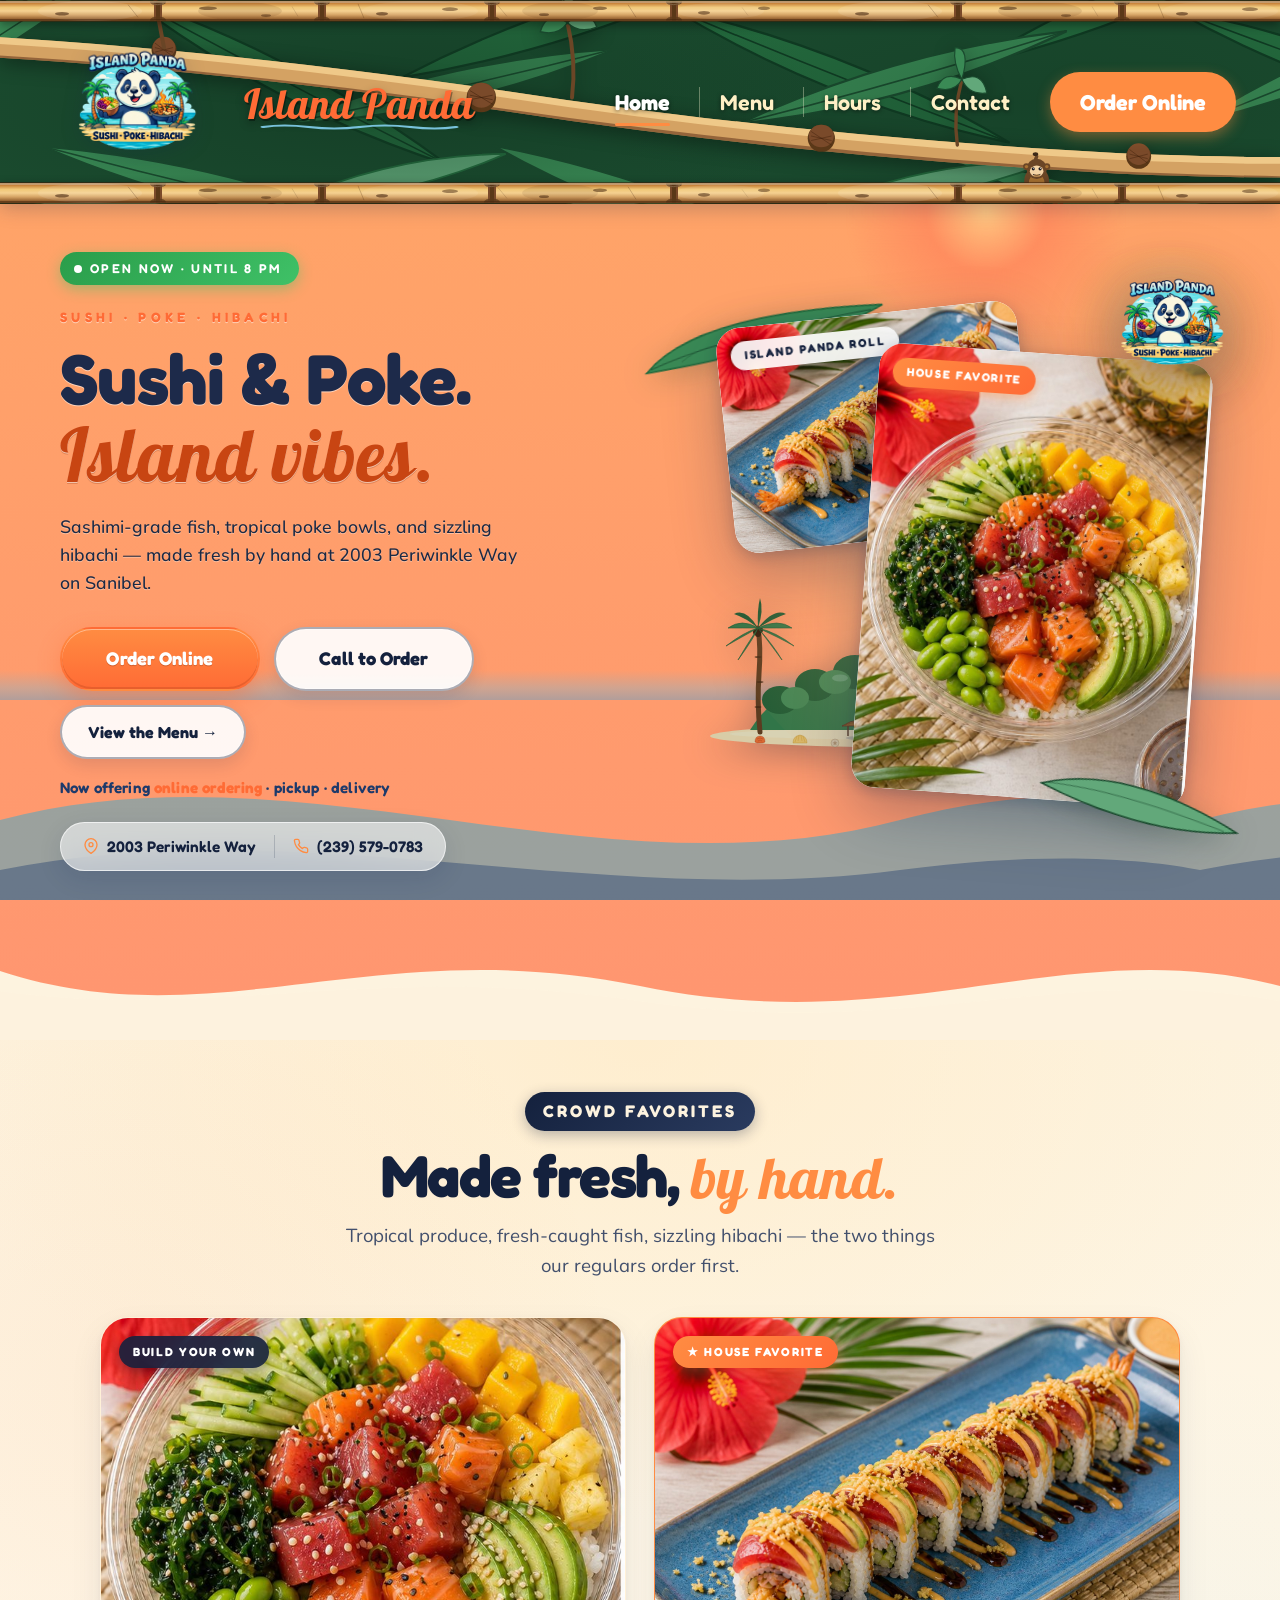
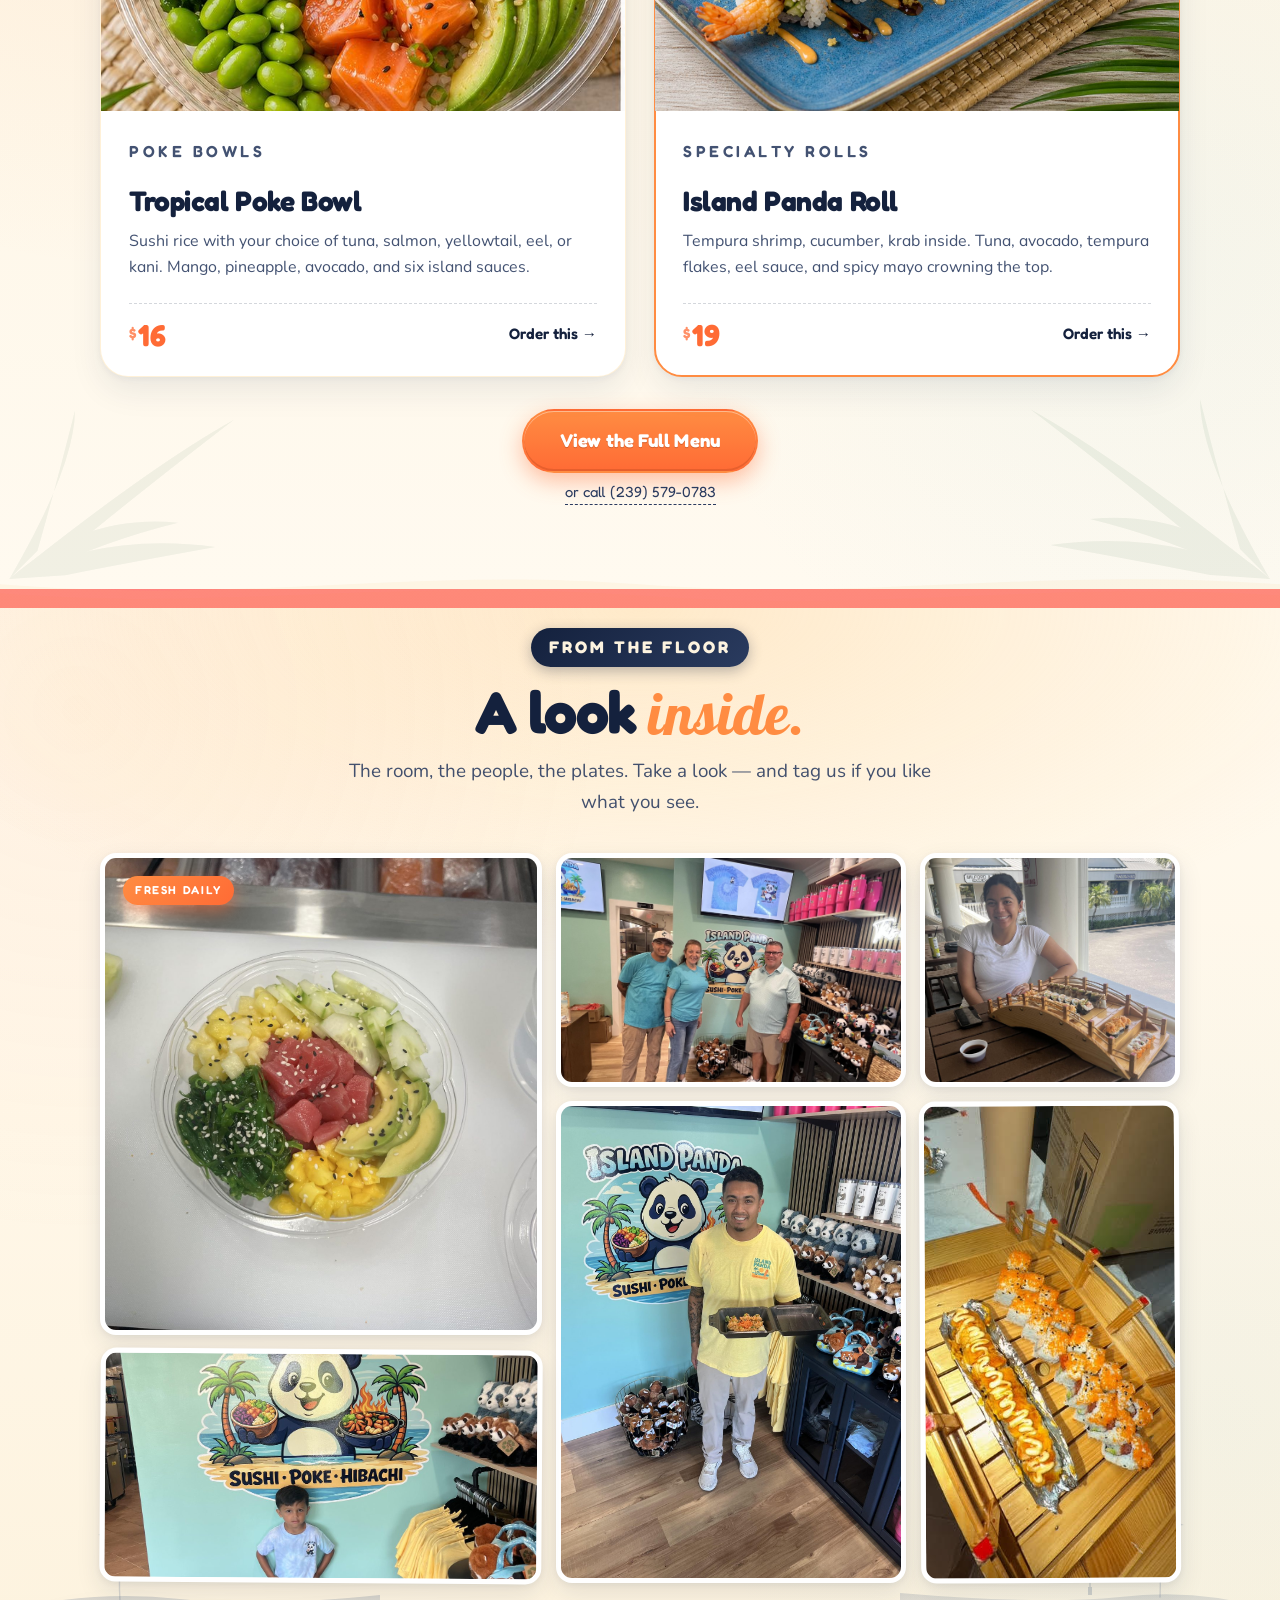
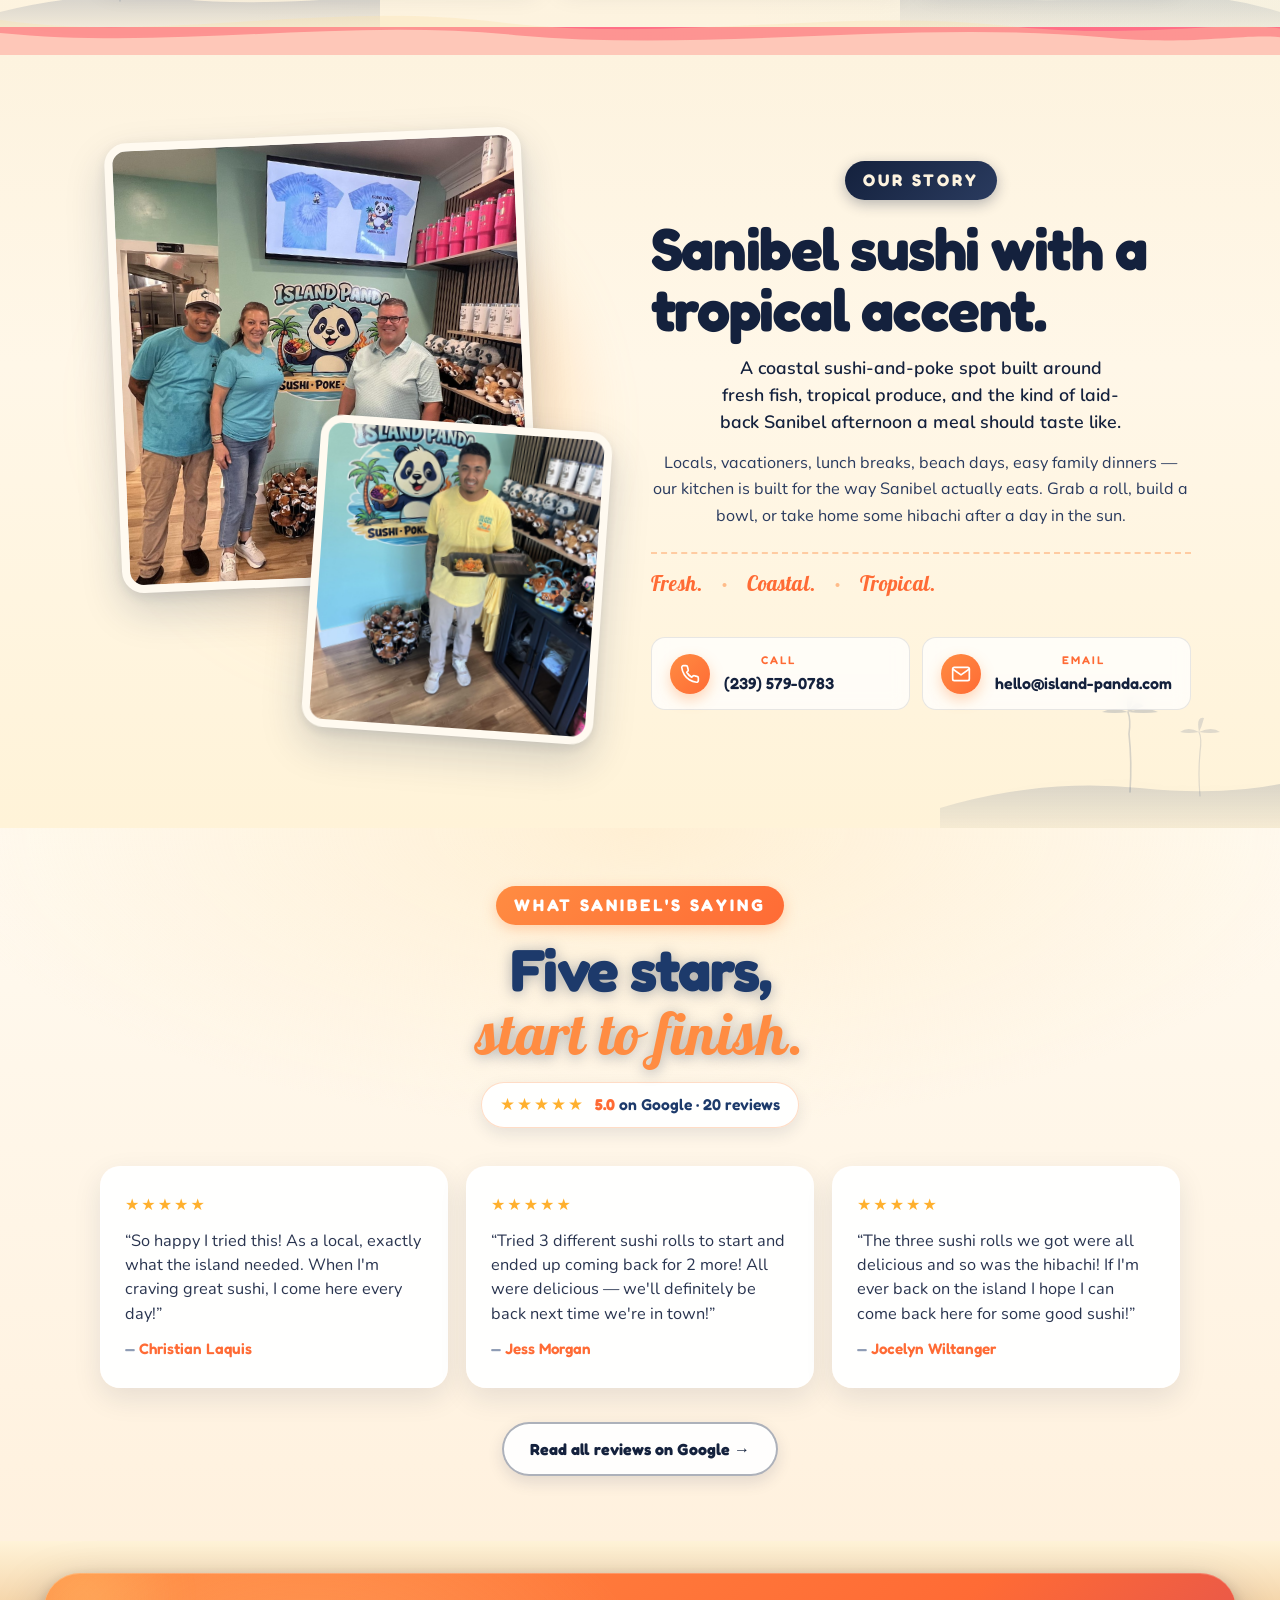
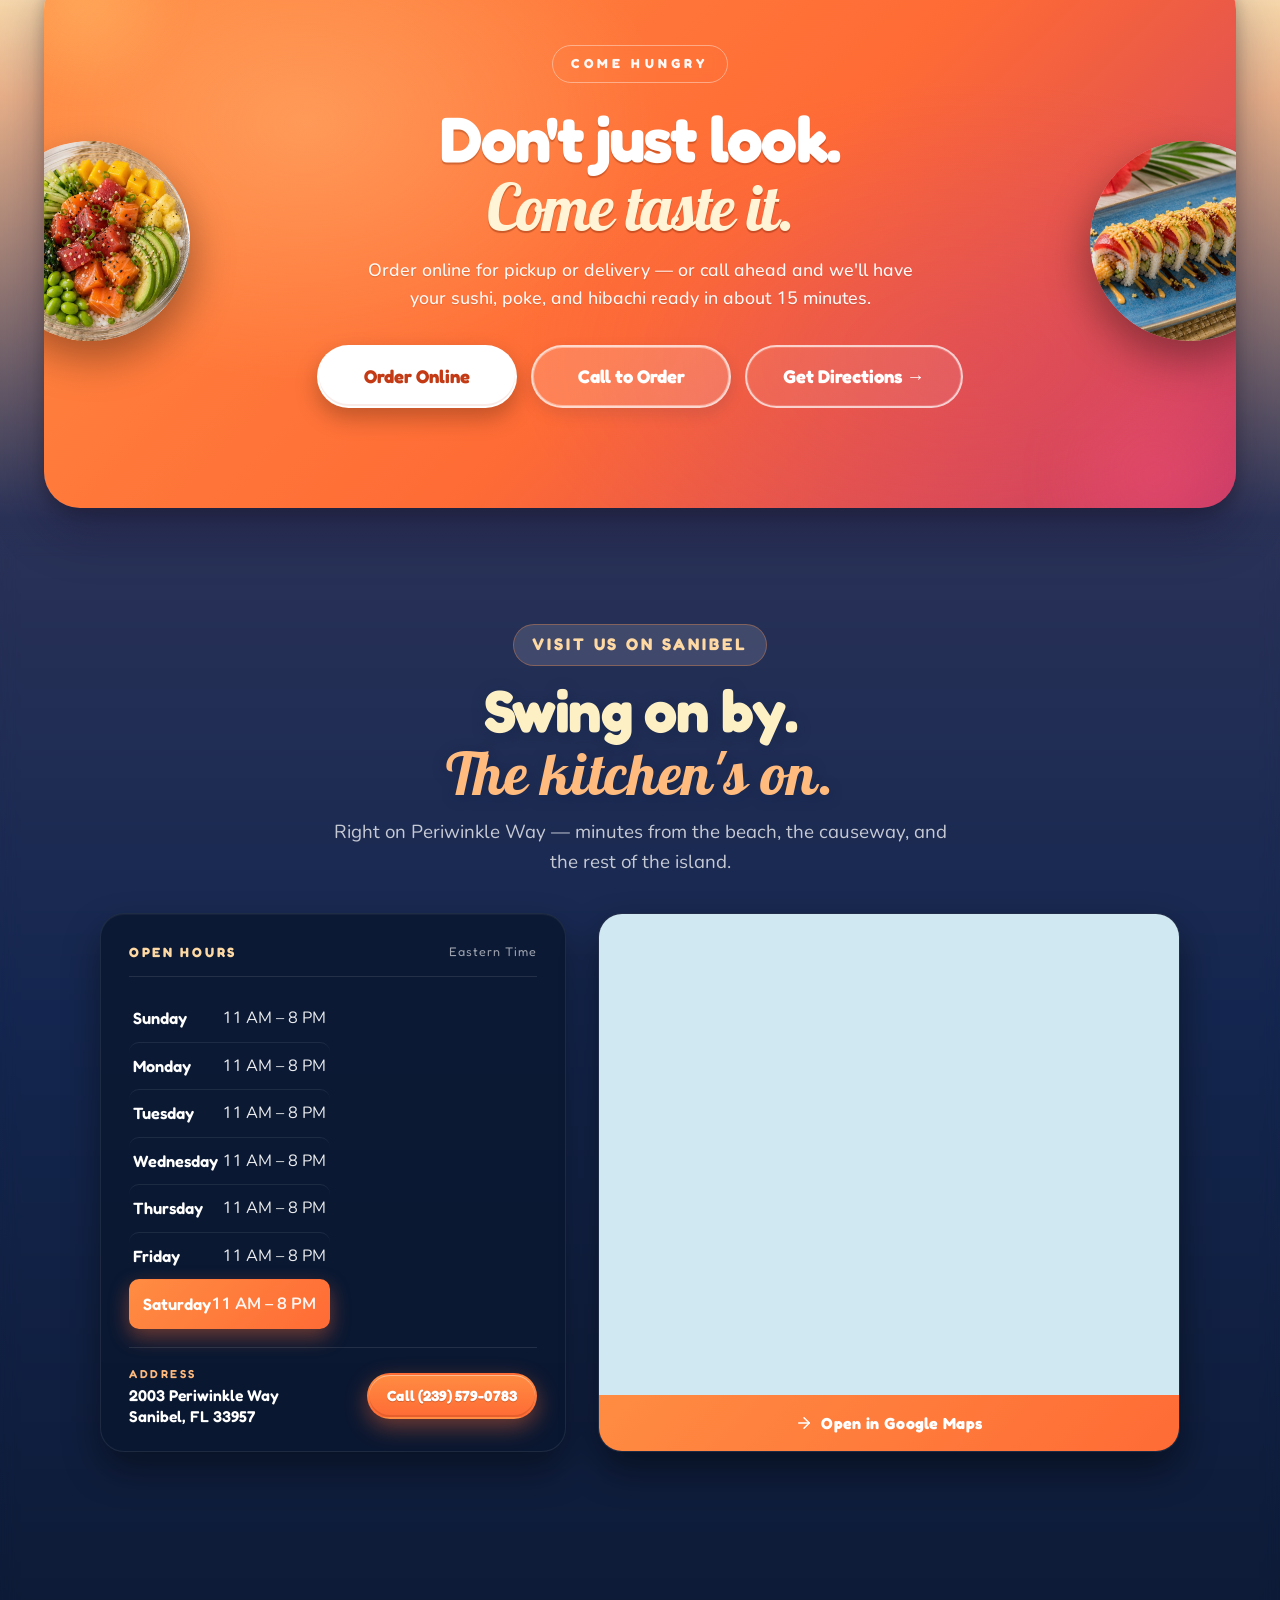
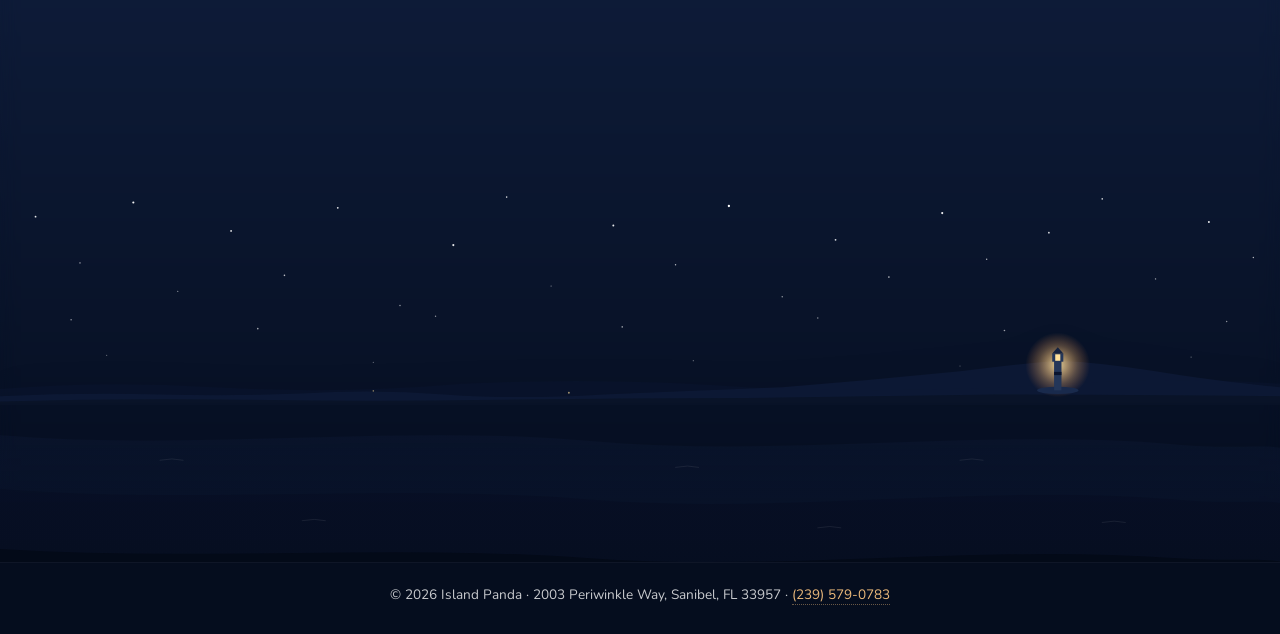
==== commit fc59d595: "Add reviews section, match menu nav to homepage, drop dine-in - Reviews: new 5.0-star Google reviews" ====
--- a/index.html
+++ b/index.html
@@ -44,6 +44,12 @@
     },
     "openingHoursSpecification": [
       { "@type": "OpeningHoursSpecification", "dayOfWeek": ["Sunday","Monday","Tuesday","Wednesday","Thursday","Friday","Saturday"], "opens": "11:00", "closes": "20:00" }
+    ],
+    "aggregateRating": { "@type": "AggregateRating", "ratingValue": "5.0", "reviewCount": "20", "bestRating": "5", "worstRating": "1" },
+    "review": [
+      { "@type": "Review", "author": { "@type": "Person", "name": "Christian Laquis" }, "reviewRating": { "@type": "Rating", "ratingValue": "5", "bestRating": "5" }, "reviewBody": "So happy I tried this! As a local, exactly what the island needed. When I'm craving great sushi, I come here every day!" },
+      { "@type": "Review", "author": { "@type": "Person", "name": "Jess Morgan" }, "reviewRating": { "@type": "Rating", "ratingValue": "5", "bestRating": "5" }, "reviewBody": "Tried 3 different sushi rolls to start and ended up coming back for 2 more! All were delicious and we'll definitely be back next time we're in town!" },
+      { "@type": "Review", "author": { "@type": "Person", "name": "Jocelyn Wiltanger" }, "reviewRating": { "@type": "Rating", "ratingValue": "5", "bestRating": "5" }, "reviewBody": "The three sushi rolls we got were all delicious and so was the hibachi! If I'm ever back on the island I hope I can come back here for some good sushi!" }
     ]
   }
   </script>
@@ -977,6 +983,7 @@
             <a href="tel:+12395790783" class="btn btn-primary btn-lg js-call-cta">Call to Order</a>
             <a href="menu.html" class="btn btn-ghost-light">View the Menu &rarr;</a>
           </div>
+          <p class="hero-services">Now offering <strong>online ordering</strong> &middot; pickup &middot; delivery</p>
           <div class="hero-meta-strip">
             <a class="hero-meta-link" href="https://maps.google.com/?q=2003+Periwinkle+Way+Sanibel+FL+33957" target="_blank" rel="noopener">
               <svg viewBox="0 0 24 24" fill="none" stroke="currentColor" stroke-width="2" stroke-linecap="round" stroke-linejoin="round" width="16" height="16" aria-hidden="true"><path d="M21 10c0 7-9 13-9 13s-9-6-9-13a9 9 0 0 1 18 0z"/><circle cx="12" cy="10" r="3"/></svg>
@@ -1144,7 +1151,7 @@
         <header class="section-head section-head--center">
           <p class="kicker kicker--dark">From the Floor</p>
           <h2 class="section-title section-title--display section-title--dark">A look <em>inside.</em></h2>
-          <p class="section-lede">The room, the people, the plates. Drop in, sit a while, tag us if you like what you see.</p>
+          <p class="section-lede">The room, the people, the plates. Take a look &mdash; and tag us if you like what you see.</p>
         </header>
         <div class="gallery">
           <a href="photos/poke-bowl.jpg" class="gallery-item feature" target="_blank" rel="noopener">
@@ -1154,7 +1161,7 @@
             <img src="photos/team.jpg" alt="The Island Panda team in front of the logo wall" loading="lazy" />
           </a>
           <a href="photos/customer-sushi-boat.jpg" class="gallery-item" target="_blank" rel="noopener">
-            <img src="photos/customer-sushi-boat.jpg" alt="Customer enjoying a sushi boat on the patio" loading="lazy" />
+            <img src="photos/customer-sushi-boat.jpg" alt="A customer's Island Panda sushi boat" loading="lazy" />
           </a>
           <a href="photos/staff-poke.jpg" class="gallery-item" target="_blank" rel="noopener">
             <img src="photos/staff-poke.jpg" alt="Server holding a fresh poke bowl in front of the logo wall" loading="lazy" />
@@ -1217,7 +1224,7 @@
             <p class="kicker kicker--dark">Our Story</p>
             <h2 class="section-title section-title--display section-title--dark">Sanibel sushi with a tropical accent.</h2>
             <p class="story-lede">A coastal sushi-and-poke spot built around fresh fish, tropical produce, and the kind of laid-back Sanibel afternoon a meal should taste like.</p>
-            <p class="story-body">Locals, vacationers, lunch breaks, beach days, easy family dinners &mdash; our kitchen is built for the way Sanibel actually eats. Grab a roll, build a bowl, or pull up a stool for hibachi after a day in the sun.</p>
+            <p class="story-body">Locals, vacationers, lunch breaks, beach days, easy family dinners &mdash; our kitchen is built for the way Sanibel actually eats. Grab a roll, build a bowl, or take home some hibachi after a day in the sun.</p>
             <p class="story-tagline-v2"><span>Fresh.</span><span>Coastal.</span><span>Tropical.</span></p>
 
             <div class="story-contact">
@@ -1251,6 +1258,38 @@
          no theatrical sky/palms/sun. The atmosphere sits at the very
          bottom of the scene as a small distant horizon hint.
          ================================================================== -->
+    <!-- ===================== REVIEWS ===================== -->
+    <section class="reviews-section" id="reviews" aria-labelledby="reviews-title">
+      <div class="reviews-inner">
+        <p class="kicker">What Sanibel's Saying</p>
+        <h2 class="section-title section-title--display" id="reviews-title">Five stars,<br/><em>start to finish.</em></h2>
+        <a class="reviews-badge" href="https://share.google/EWFPctwxYhIj4DZeG" target="_blank" rel="noopener" aria-label="5.0 stars from 20 Google reviews — read them on Google">
+          <span class="reviews-stars" aria-hidden="true">&#9733;&#9733;&#9733;&#9733;&#9733;</span>
+          <span class="reviews-badge-text"><strong>5.0</strong> on Google &middot; 20 reviews</span>
+        </a>
+
+        <ul class="reviews-grid">
+          <li class="review-card">
+            <span class="review-stars" aria-hidden="true">&#9733;&#9733;&#9733;&#9733;&#9733;</span>
+            <p class="review-quote">&ldquo;So happy I tried this! As a local, exactly what the island needed. When I'm craving great sushi, I come here every day!&rdquo;</p>
+            <p class="review-author">Christian Laquis</p>
+          </li>
+          <li class="review-card">
+            <span class="review-stars" aria-hidden="true">&#9733;&#9733;&#9733;&#9733;&#9733;</span>
+            <p class="review-quote">&ldquo;Tried 3 different sushi rolls to start and ended up coming back for 2 more! All were delicious &mdash; we'll definitely be back next time we're in town!&rdquo;</p>
+            <p class="review-author">Jess Morgan</p>
+          </li>
+          <li class="review-card">
+            <span class="review-stars" aria-hidden="true">&#9733;&#9733;&#9733;&#9733;&#9733;</span>
+            <p class="review-quote">&ldquo;The three sushi rolls we got were all delicious and so was the hibachi! If I'm ever back on the island I hope I can come back here for some good sushi!&rdquo;</p>
+            <p class="review-author">Jocelyn Wiltanger</p>
+          </li>
+        </ul>
+
+        <a class="btn btn-ghost-light reviews-cta" href="https://share.google/EWFPctwxYhIj4DZeG" target="_blank" rel="noopener">Read all reviews on Google &rarr;</a>
+      </div>
+    </section>
+
     <div class="coastal-zone">
       <section class="cta-banner cta-banner-v2">
       <div class="cta-banner-inner cta-banner-inner--v2">
@@ -1261,7 +1300,7 @@
         <div class="cta-banner-content">
           <p class="cta-banner-kicker">Come Hungry</p>
           <h2 class="cta-banner-title cta-banner-title--big">Don't just look.<br/><em>Come taste it.</em></h2>
-          <p class="cta-banner-sub">Order online for pickup or delivery, call ahead and we'll have your sushi or poke ready in 15 &mdash; or walk in for hibachi, dine-in, and the Sanibel breeze. <span class="cta-banner-soft" data-order-soon>Online ordering coming soon.</span></p>
+          <p class="cta-banner-sub">Order online for pickup or delivery &mdash; or call ahead and we'll have your sushi, poke, and hibachi ready in about 15 minutes.</p>
           <div class="cta-row cta-row--banner">
             <a class="btn btn-primary-on-coral btn-lg" data-order-link target="_blank" rel="noopener" hidden>Order Online</a>
             <a href="tel:+12395790783" class="btn btn-primary-on-coral btn-lg js-call-cta">Call to Order</a>
@@ -1409,7 +1448,7 @@
       <div class="section-inner">
         <header class="section-head section-head--center">
           <p class="kicker">Visit Us on Sanibel</p>
-          <h2 class="section-title section-title--display">Pull up a stool.<br/><em>The kitchen's on.</em></h2>
+          <h2 class="section-title section-title--display">Swing on by.<br/><em>The kitchen's on.</em></h2>
           <p class="section-lede section-lede--light">Right on Periwinkle Way &mdash; minutes from the beach, the causeway, and the rest of the island.</p>
         </header>
         <div class="hours-visit hours-visit--v2">
--- a/style.css
+++ b/style.css
@@ -1825,6 +1825,90 @@
 /* menu hero Order Online button spacing */
 .menu-hero-cta { margin-top: 22px; }
 
+/* hero service-modes line — notates ordering / pickup / delivery */
+.hero-services {
+  margin: -8px 0 22px;
+  font-family: 'Fredoka', sans-serif;
+  font-weight: 600;
+  font-size: 0.95rem;
+  color: var(--navy);
+  letter-spacing: 0.01em;
+}
+.hero-services strong { color: var(--coral-deep); font-weight: 700; }
+
+/* ===================== REVIEWS (social proof) ===================== */
+.reviews-section {
+  position: relative;
+  z-index: 1;
+  padding: 58px 24px 66px;
+  text-align: center;
+  background:
+    radial-gradient(ellipse 80% 60% at 50% 0%, rgba(255, 235, 200, 0.7) 0%, transparent 70%),
+    linear-gradient(180deg, var(--cream) 0%, #fff1de 100%);
+}
+.reviews-inner { max-width: 1080px; margin: 0 auto; }
+.reviews-section .section-title--display { color: var(--navy); }
+
+.reviews-badge {
+  display: inline-flex;
+  align-items: center;
+  gap: 10px;
+  margin: 6px 0 38px;
+  padding: 9px 18px;
+  background: rgba(255, 255, 255, 0.95);
+  border: 1px solid rgba(255, 140, 66, 0.3);
+  border-radius: 999px;
+  text-decoration: none;
+  box-shadow: 0 6px 16px rgba(15, 37, 72, 0.1);
+  transition: transform 0.15s, box-shadow 0.2s;
+}
+.reviews-badge:hover { transform: translateY(-2px); box-shadow: 0 10px 22px rgba(15, 37, 72, 0.16); }
+.reviews-stars { color: #ffb02e; font-size: 1.05rem; letter-spacing: 2px; }
+.reviews-badge-text { font-family: 'Fredoka', sans-serif; font-weight: 600; color: var(--navy); font-size: 0.98rem; }
+.reviews-badge-text strong { color: var(--coral-deep); }
+
+.reviews-grid {
+  list-style: none;
+  display: grid;
+  grid-template-columns: repeat(3, 1fr);
+  gap: 18px;
+  margin: 0 0 34px;
+}
+.review-card {
+  background: rgba(255, 255, 255, 0.96);
+  border: 1px solid rgba(255, 255, 255, 0.7);
+  border-radius: 20px;
+  padding: 26px 24px;
+  text-align: left;
+  box-shadow: 0 10px 28px rgba(15, 37, 72, 0.1);
+  display: flex;
+  flex-direction: column;
+  gap: 12px;
+}
+.review-stars { color: #ffb02e; font-size: 1rem; letter-spacing: 2px; }
+.review-quote {
+  font-family: 'Nunito', sans-serif;
+  font-size: 1.02rem;
+  line-height: 1.5;
+  color: #2a3550;
+  flex: 1;
+  margin: 0;
+}
+.review-author {
+  font-family: 'Fredoka', sans-serif;
+  font-weight: 600;
+  color: var(--coral-deep);
+  font-size: 0.95rem;
+  margin: 0;
+}
+.review-author::before { content: "\2014\00a0"; color: rgba(29, 58, 107, 0.5); }
+.reviews-cta { display: inline-flex; }
+
+@media (max-width: 860px) {
+  .reviews-grid { grid-template-columns: 1fr; max-width: 460px; margin-inline: auto; }
+  .reviews-section { padding: 46px 20px 52px; }
+}
+
 /* ---------- footer ---------- */
 .site-footer {
   position: relative;
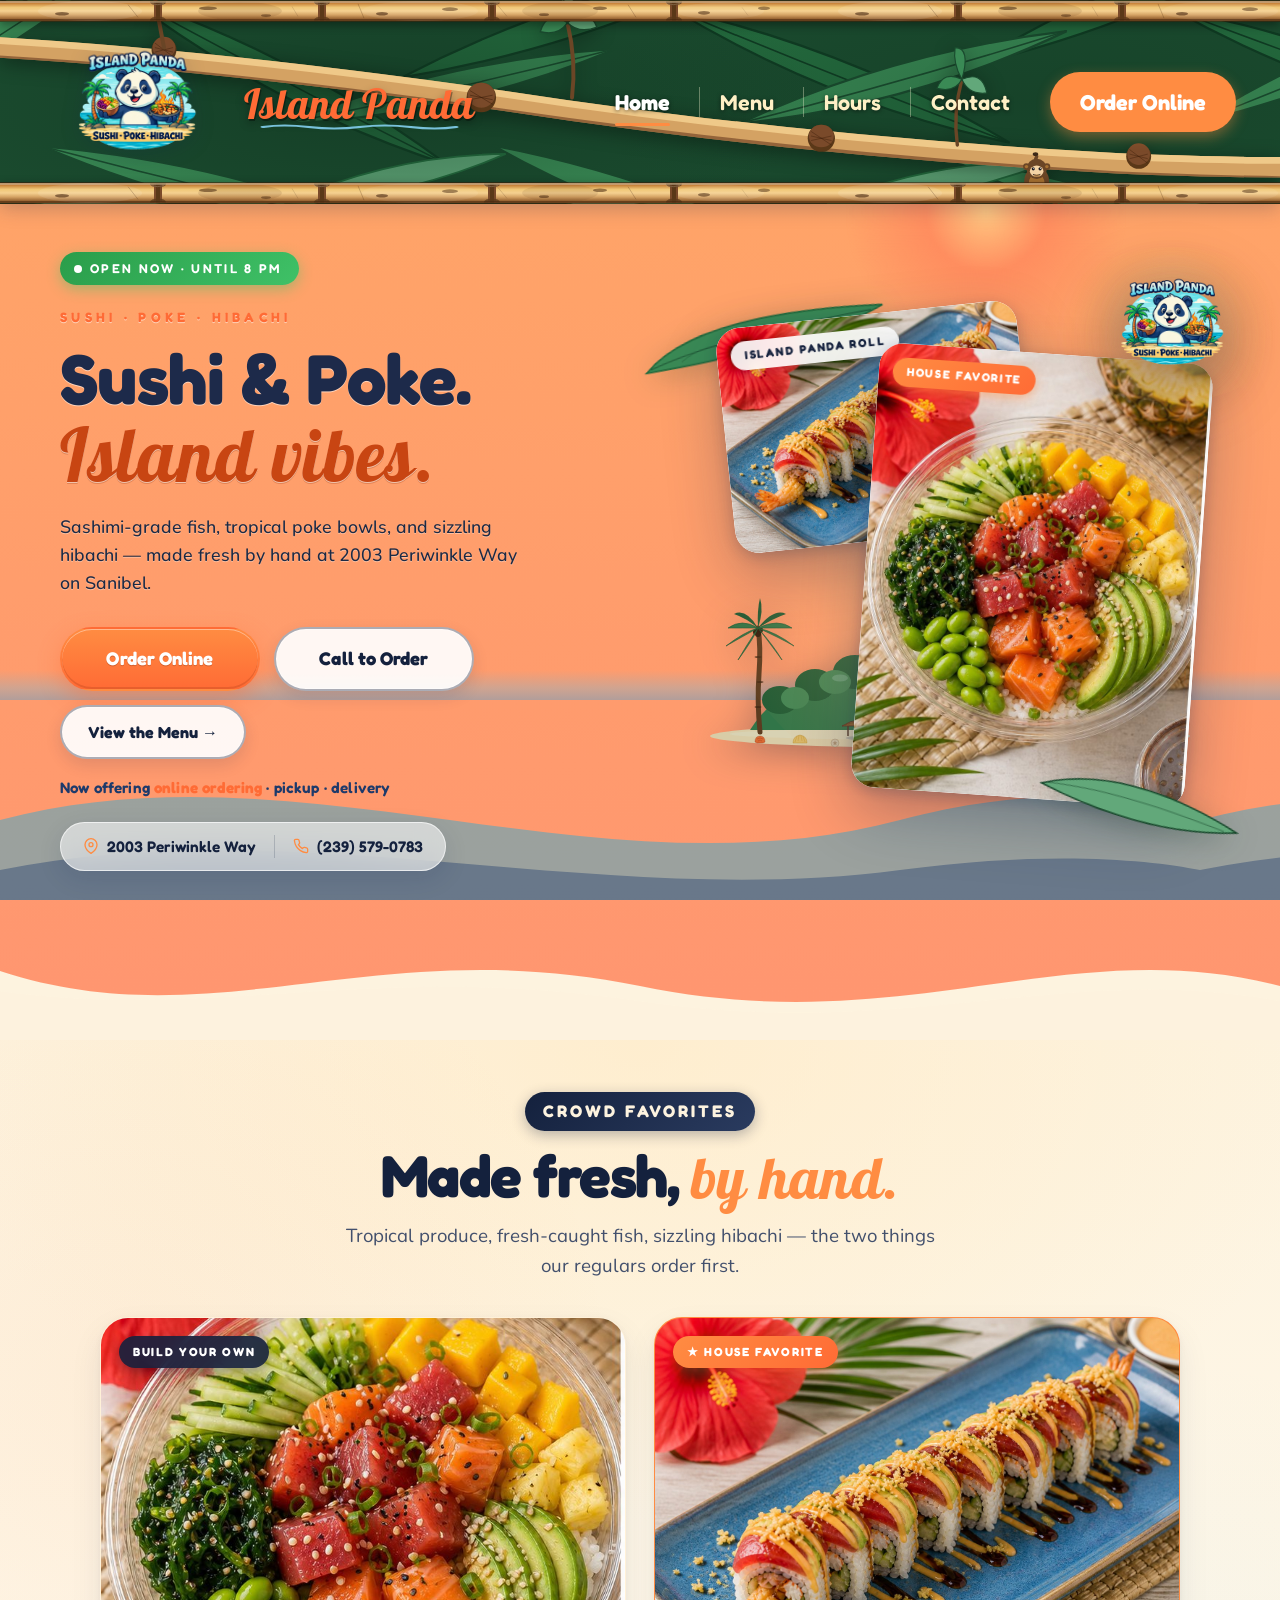
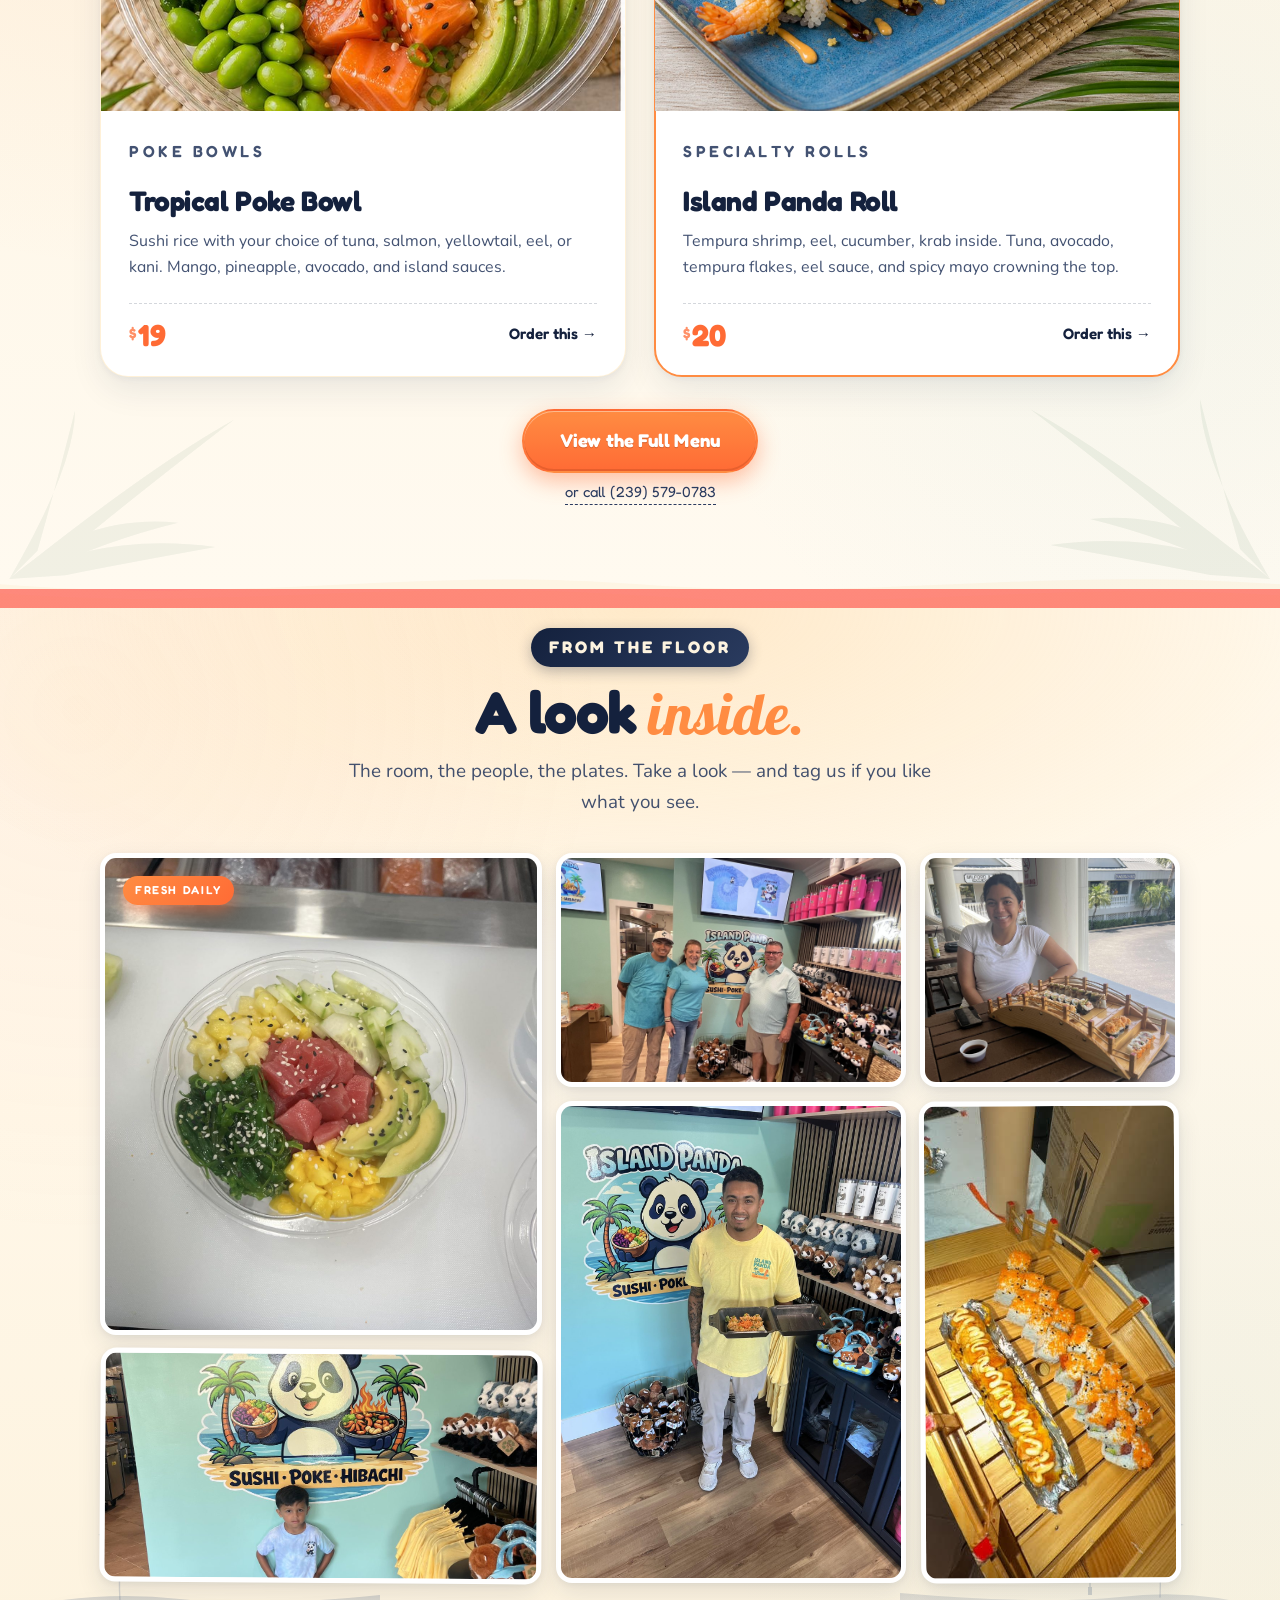
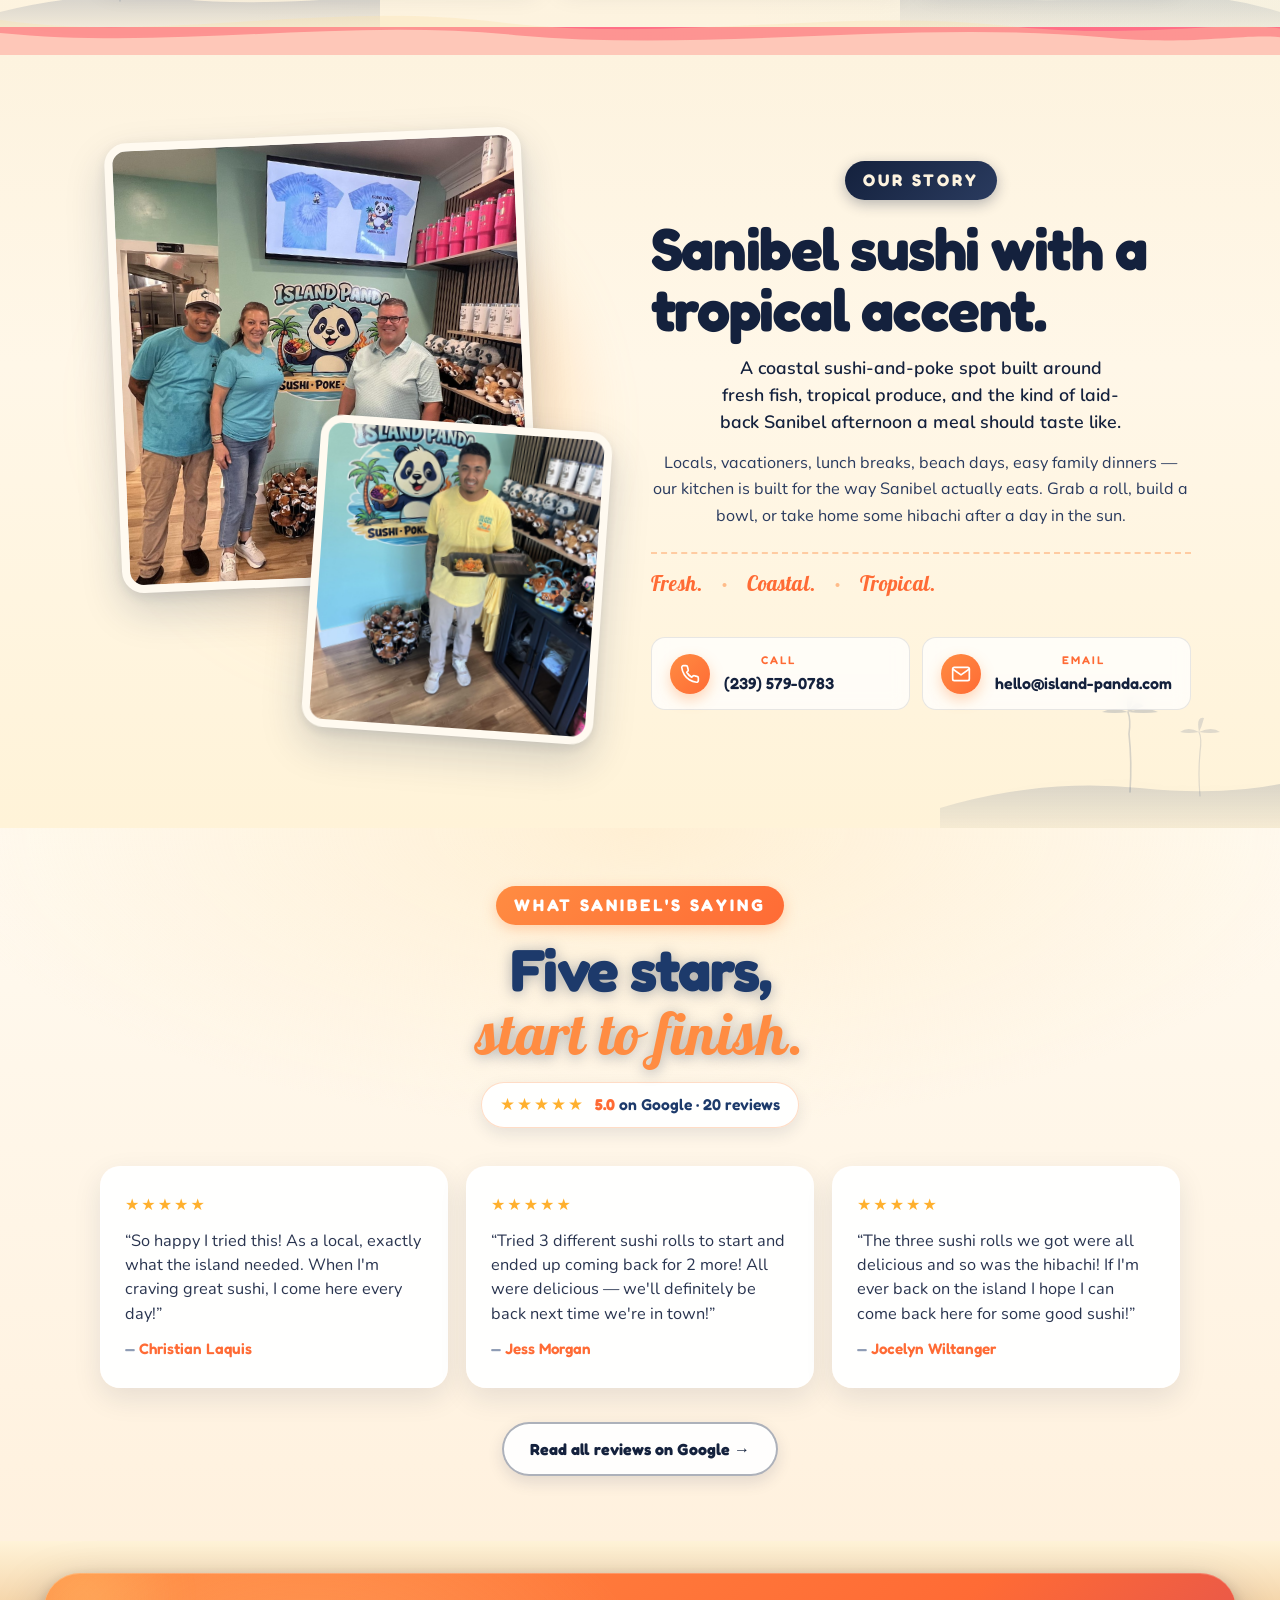
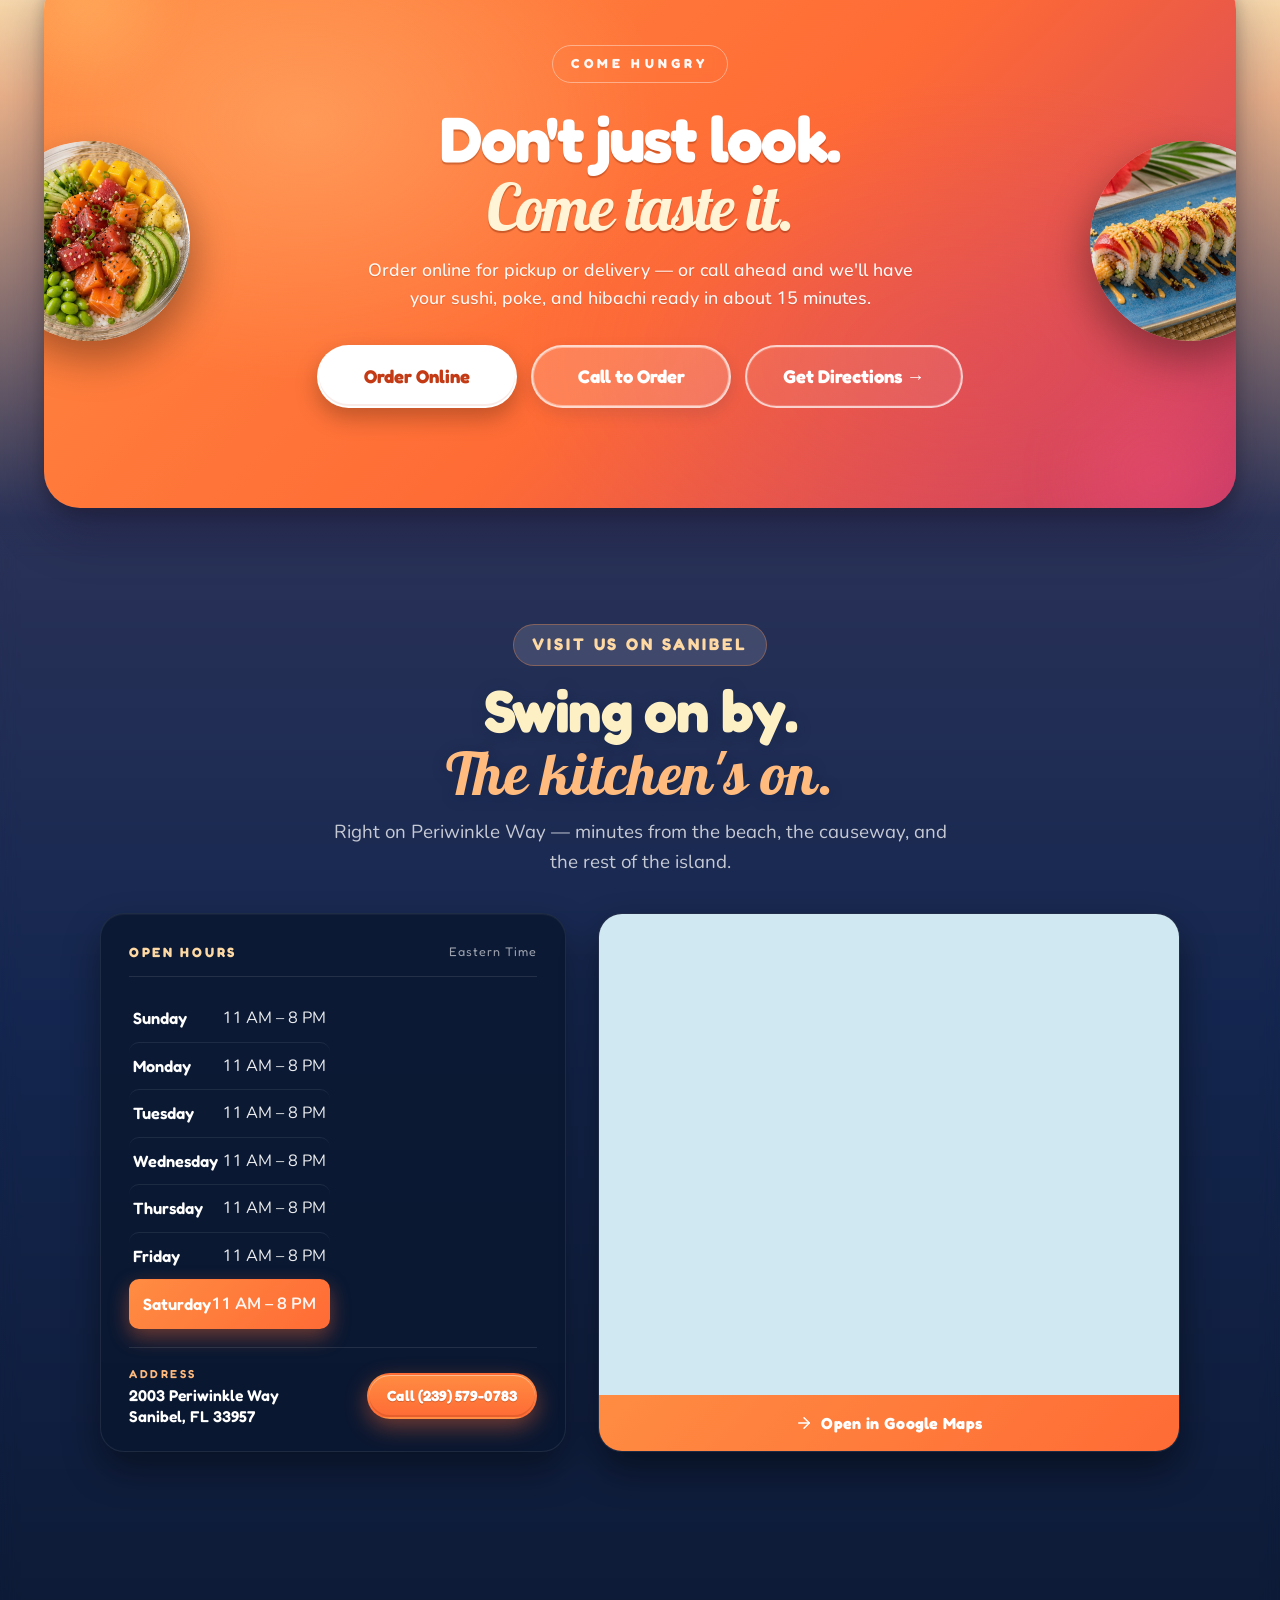
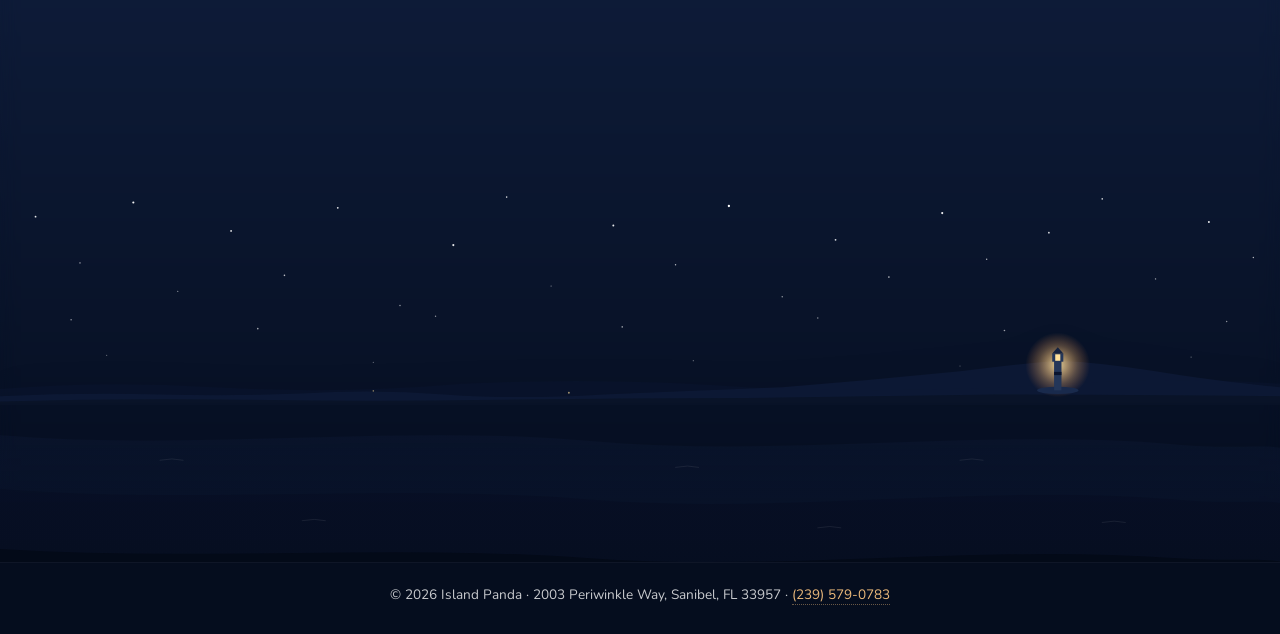
==== commit 5b12ba07: "Update menu to Draft 19 (6-29-26) pricing Price bumps across appetizers, poke ($16→$19), hibachi, an" ====
--- a/index.html
+++ b/index.html
@@ -1067,9 +1067,9 @@
             <div class="featured-body">
               <p class="featured-eyebrow">Poke Bowls</p>
               <h3>Tropical Poke Bowl</h3>
-              <p>Sushi rice with your choice of tuna, salmon, yellowtail, eel, or kani. Mango, pineapple, avocado, and six island sauces.</p>
+              <p>Sushi rice with your choice of tuna, salmon, yellowtail, eel, or kani. Mango, pineapple, avocado, and island sauces.</p>
               <div class="featured-foot">
-                <span class="featured-price">16</span>
+                <span class="featured-price">19</span>
                 <span class="featured-link">Order this &rarr;</span>
               </div>
             </div>
@@ -1082,9 +1082,9 @@
             <div class="featured-body">
               <p class="featured-eyebrow">Specialty Rolls</p>
               <h3>Island Panda Roll</h3>
-              <p>Tempura shrimp, cucumber, krab inside. Tuna, avocado, tempura flakes, eel sauce, and spicy mayo crowning the top.</p>
+              <p>Tempura shrimp, eel, cucumber, krab inside. Tuna, avocado, tempura flakes, eel sauce, and spicy mayo crowning the top.</p>
               <div class="featured-foot">
-                <span class="featured-price">19</span>
+                <span class="featured-price">20</span>
                 <span class="featured-link">Order this &rarr;</span>
               </div>
             </div>
@@ -1477,7 +1477,7 @@
           <div class="map-card map-card--v2">
             <iframe
               title="Map to Island Panda, 2003 Periwinkle Way, Sanibel, FL"
-              src="https://www.google.com/maps?q=2003+Periwinkle+Way+Sanibel+FL+33957&output=embed"
+              src="https://www.google.com/maps/embed?pb=!1m18!1m12!1m3!1d3572.533510869244!2d-82.0666332!3d26.438526499999995!2m3!1f0!2f0!3f0!3m2!1i1024!2i768!4f13.1!3m3!1m2!1s0x88db31dc3ad1bc3b%3A0x3956ffe85400640!2sIsland%20Panda!5e0!3m2!1sen!2sus!4v1780424015685!5m2!1sen!2sus"
               loading="lazy"
               referrerpolicy="no-referrer-when-downgrade"
               allowfullscreen></iframe>
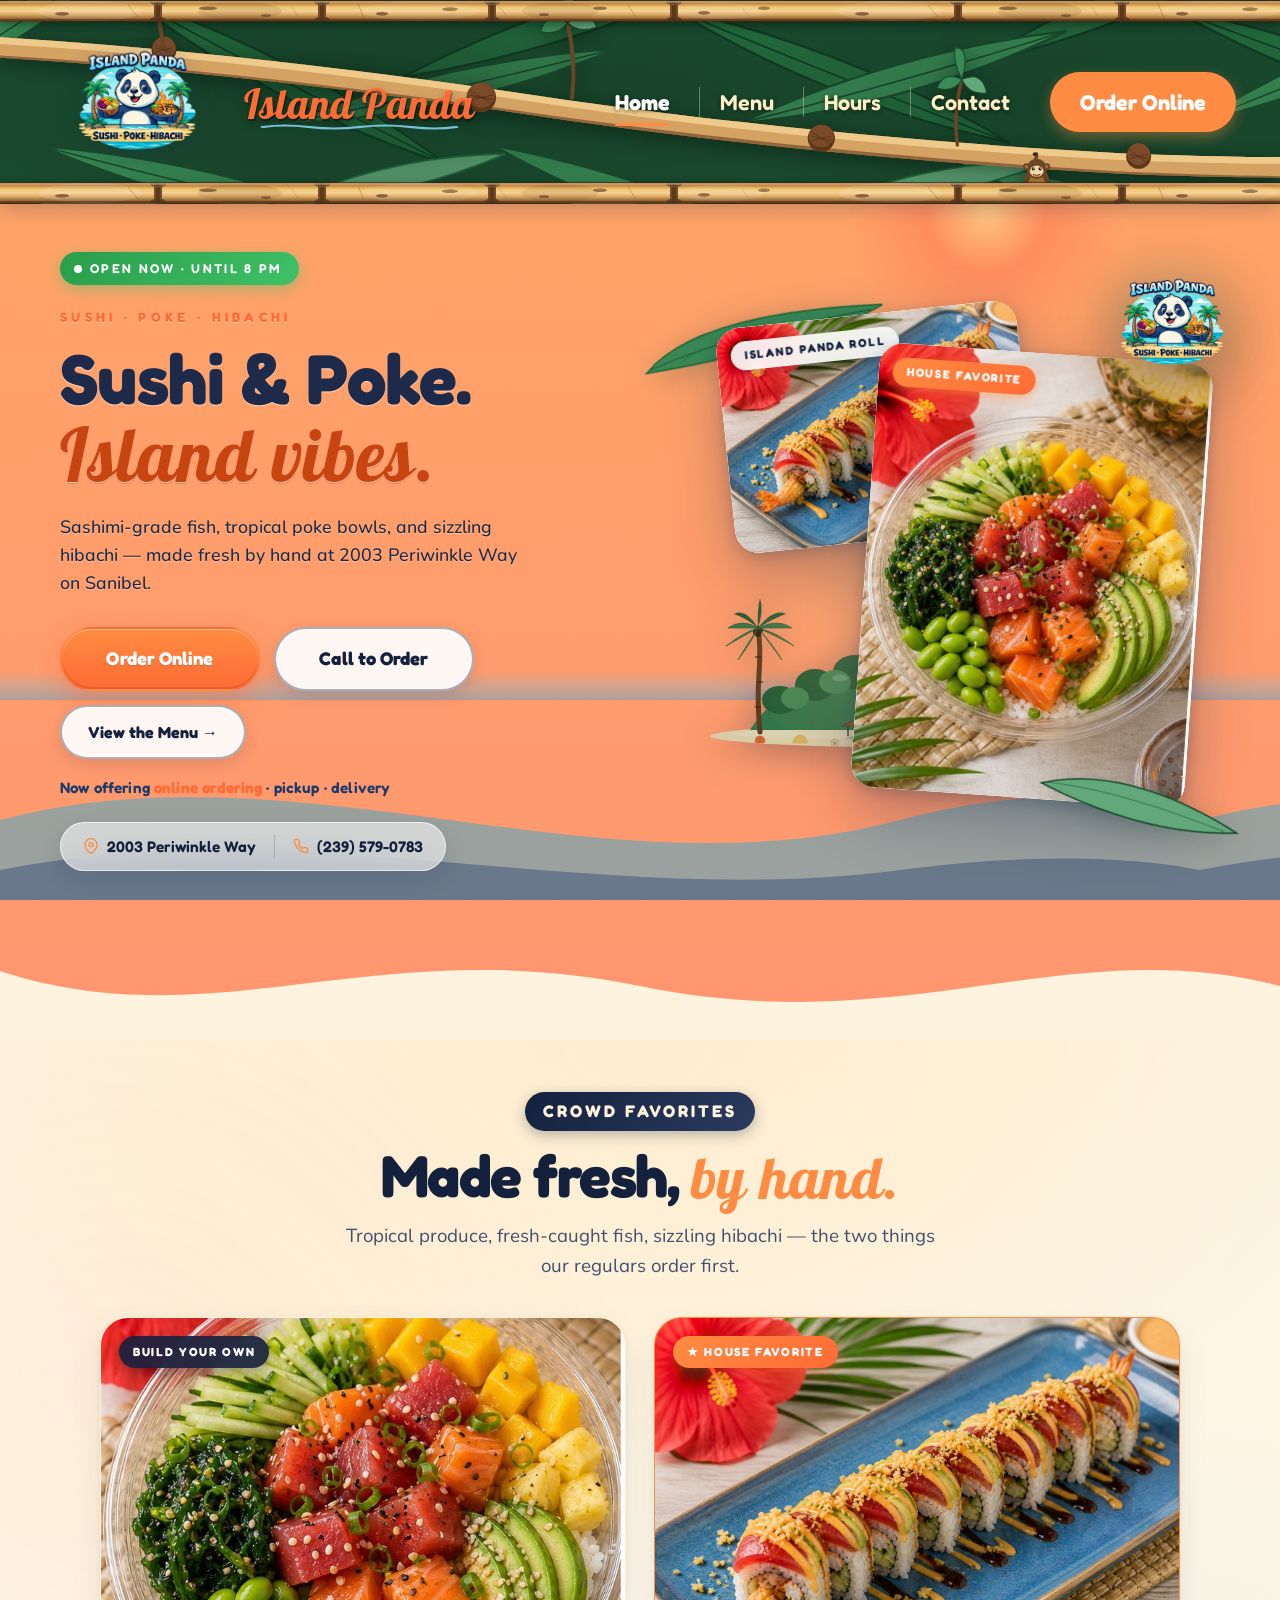
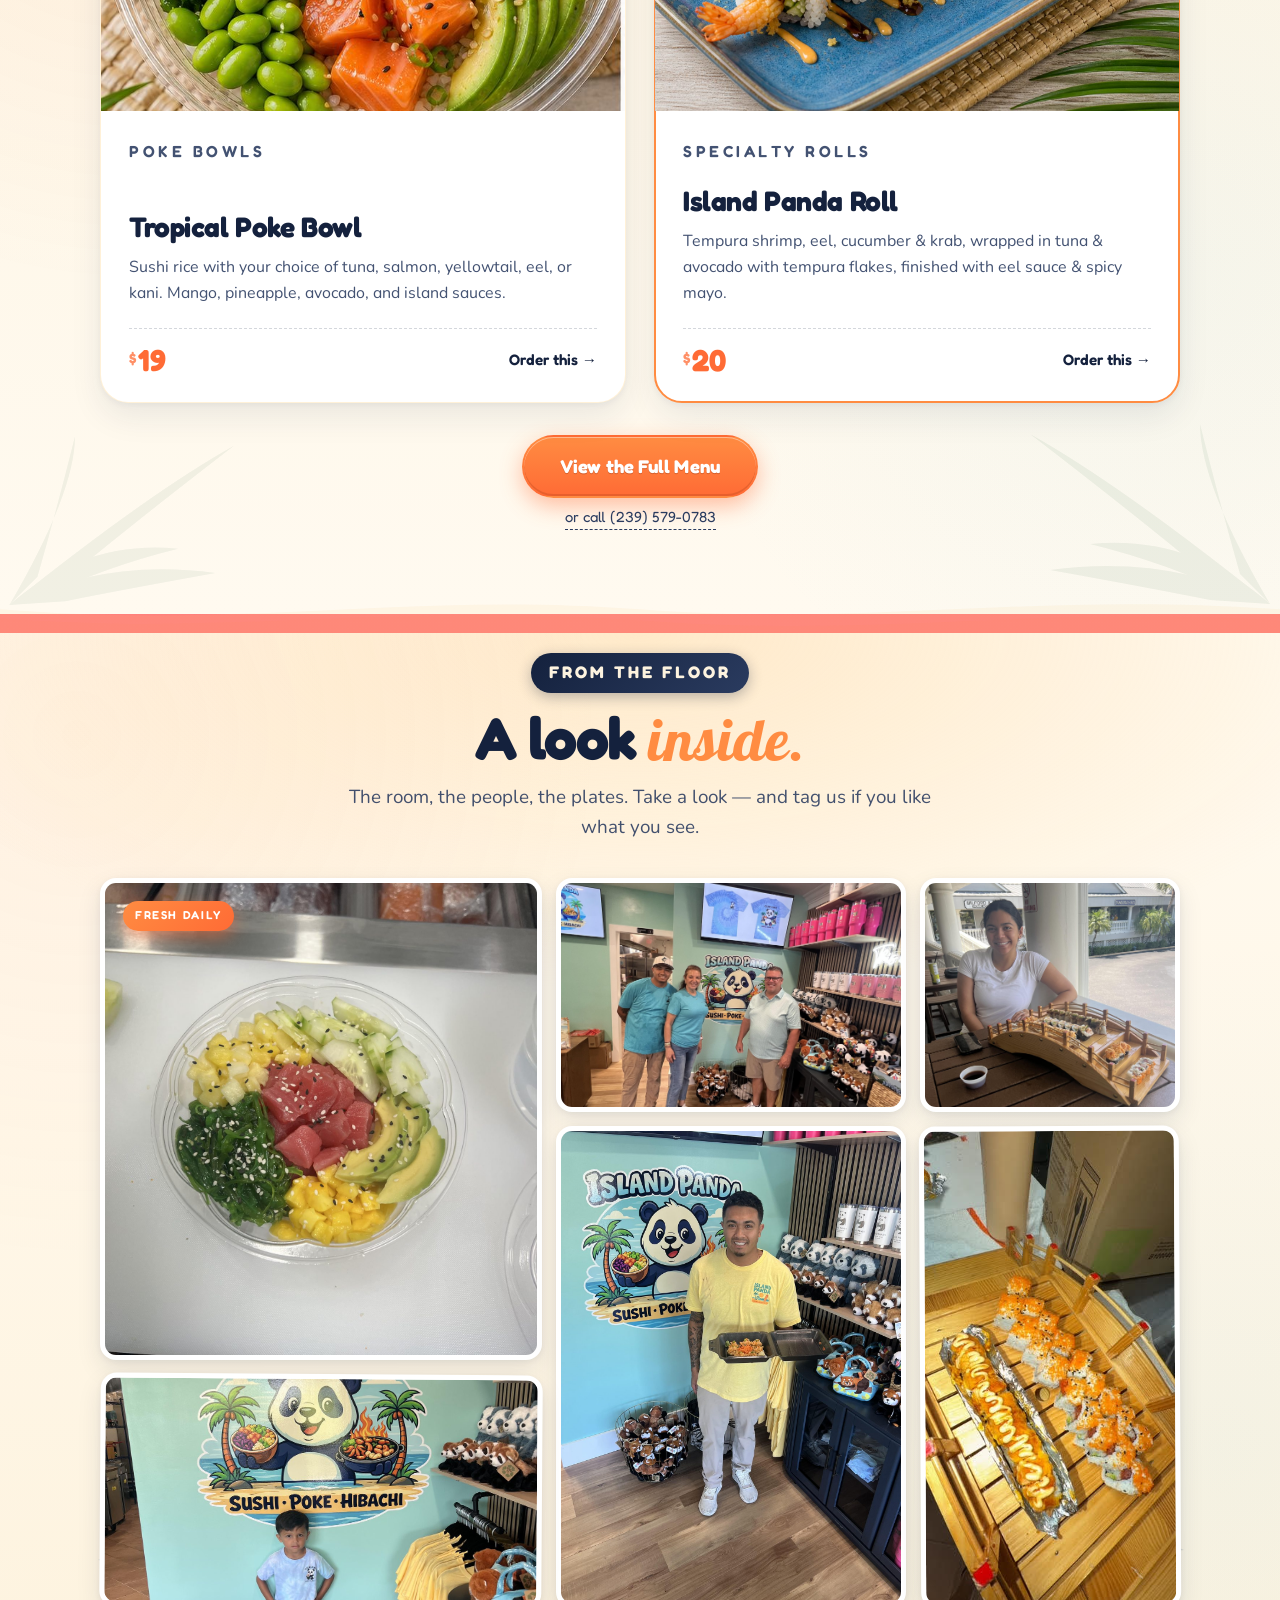
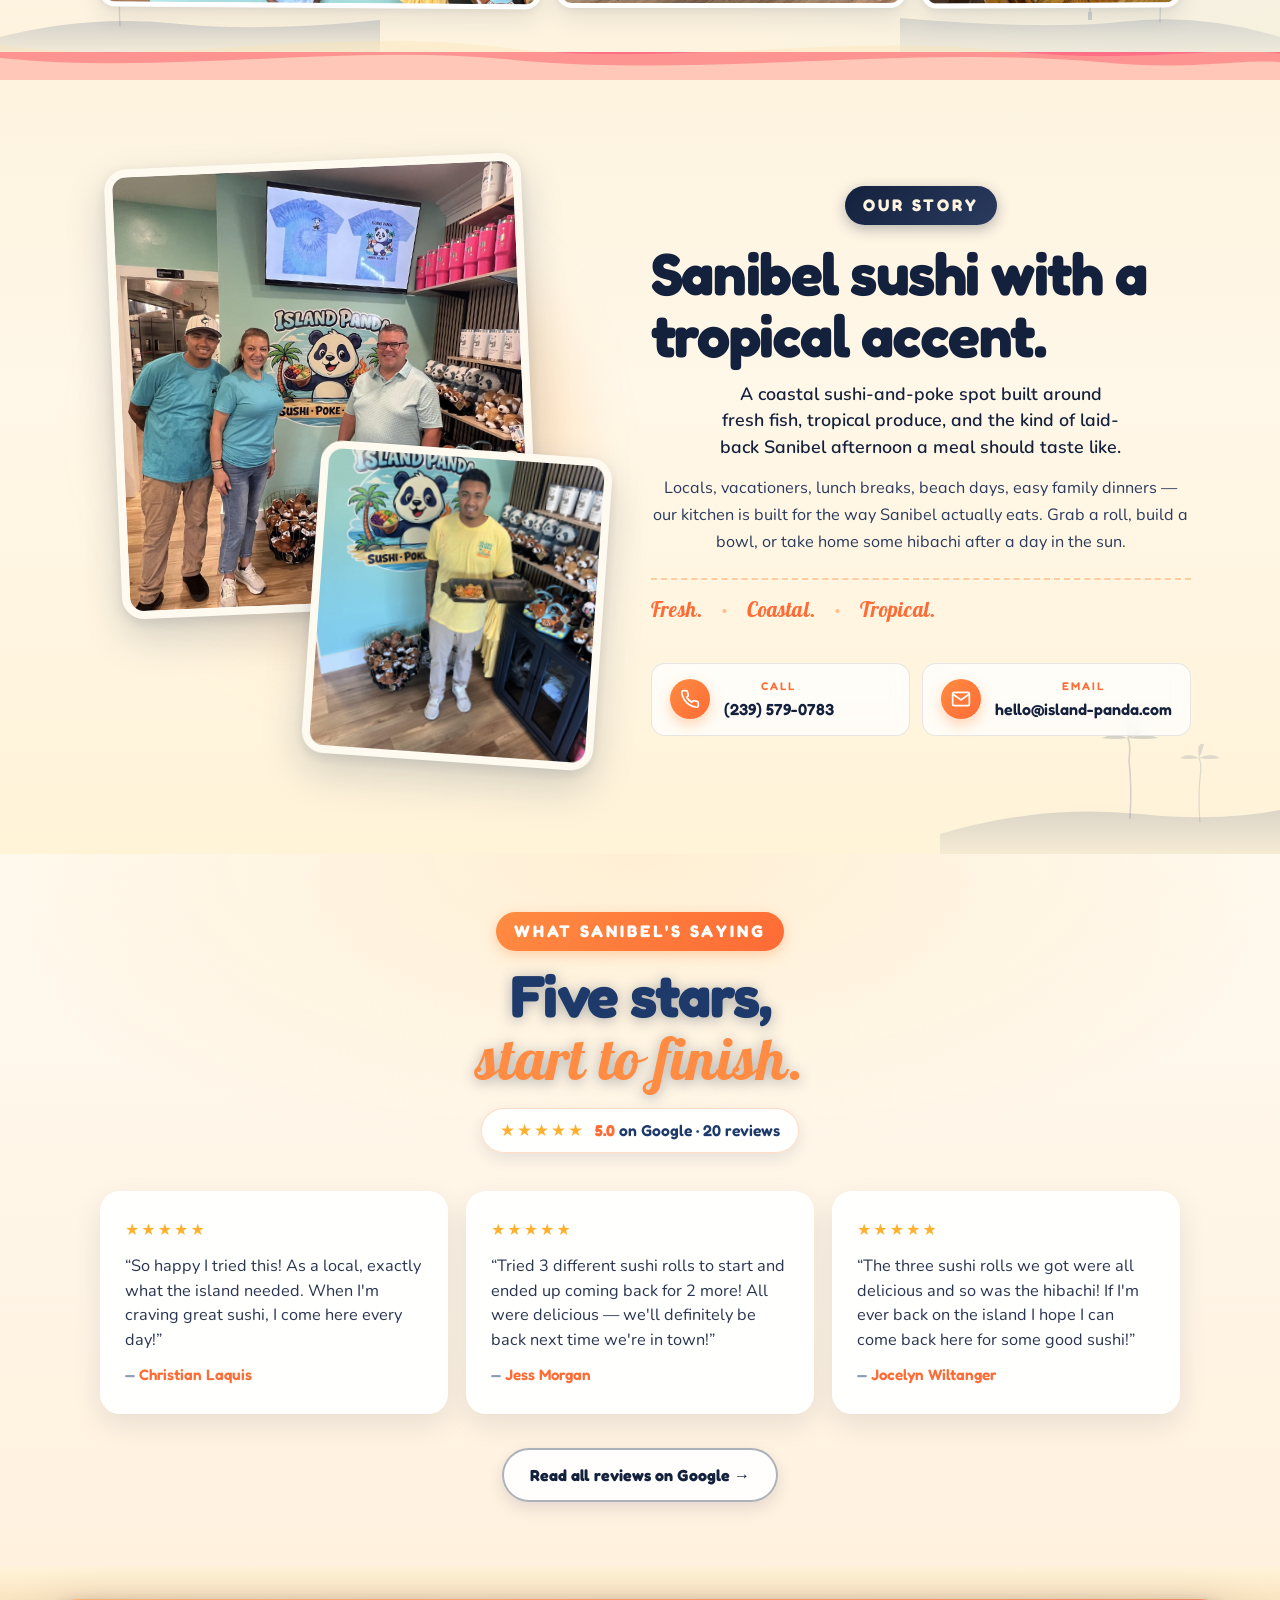
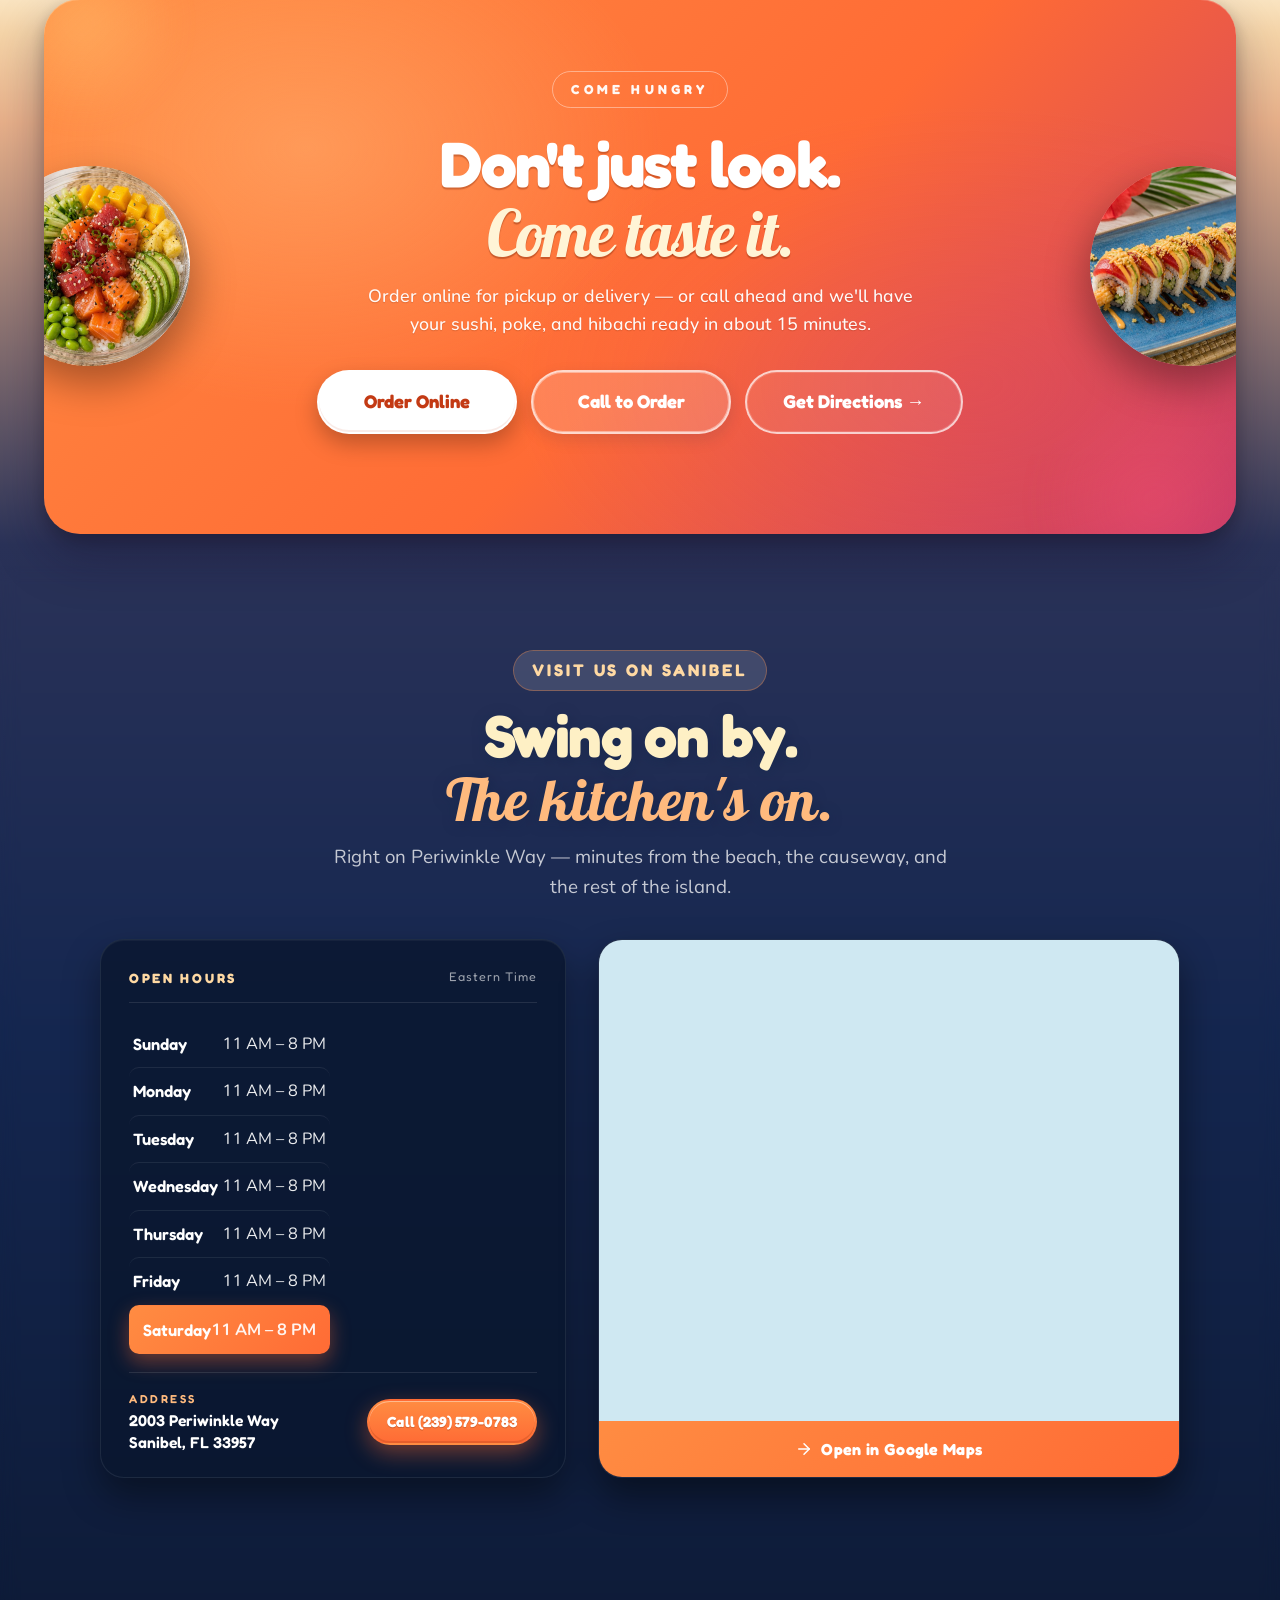
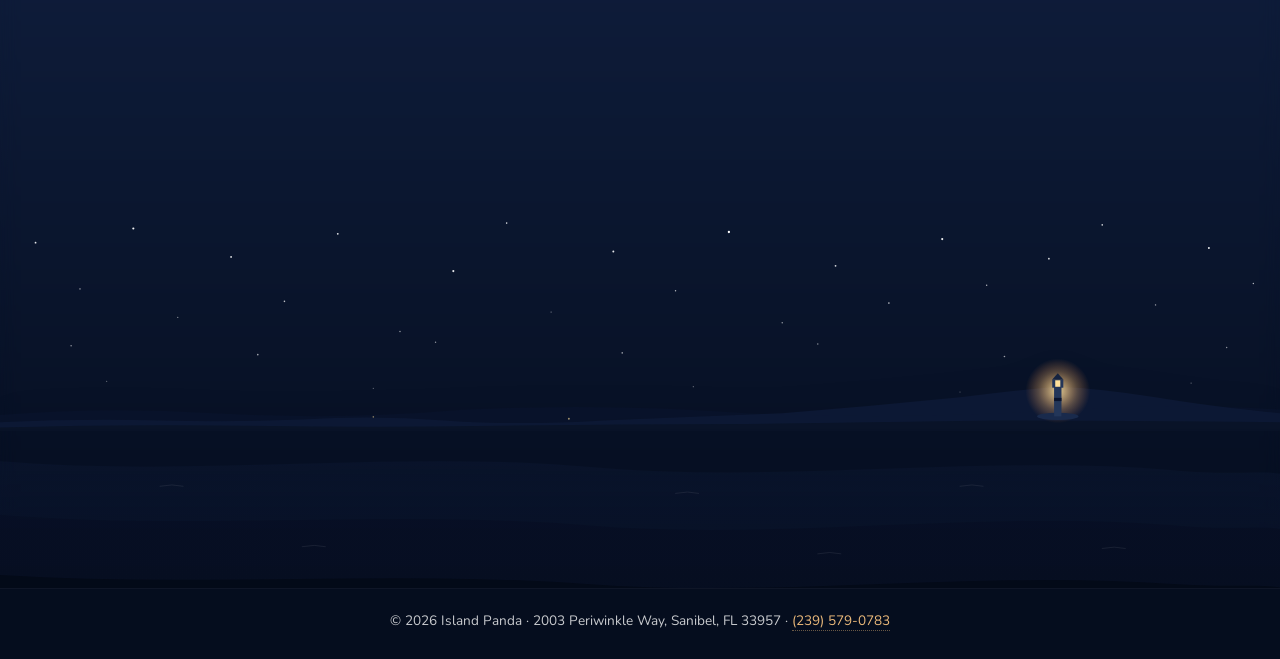
==== commit 492ec183: "Reword rolls (drop Inside:/Outside:) + add appetizer descriptions Naturalize Island Panda, Sand Doll" ====
--- a/index.html
+++ b/index.html
@@ -2,6 +2,13 @@
 <html lang="en">
 <head>
   <meta charset="UTF-8" />
+  <script>
+    // Send the old Cloudflare Worker preview URL to the primary domain.
+    // Old links keep working — visitors just land on island-panda.com.
+    if (location.hostname.endsWith('.workers.dev')) {
+      location.replace('https://island-panda.com' + location.pathname + location.search + location.hash);
+    }
+  </script>
   <meta name="viewport" content="width=device-width, initial-scale=1.0" />
   <title>Island Panda — Sushi · Poke · Hibachi | Sanibel, FL</title>
   <meta name="description" content="Island Panda — Now open in Sanibel, FL. Fresh sushi, tropical poke bowls, and sizzling hibachi at 2003 Periwinkle Way." />
@@ -1082,7 +1089,7 @@
             <div class="featured-body">
               <p class="featured-eyebrow">Specialty Rolls</p>
               <h3>Island Panda Roll</h3>
-              <p>Tempura shrimp, eel, cucumber, krab inside. Tuna, avocado, tempura flakes, eel sauce, and spicy mayo crowning the top.</p>
+              <p>Tempura shrimp, eel, cucumber &amp; krab, wrapped in tuna &amp; avocado with tempura flakes, finished with eel sauce &amp; spicy mayo.</p>
               <div class="featured-foot">
                 <span class="featured-price">20</span>
                 <span class="featured-link">Order this &rarr;</span>
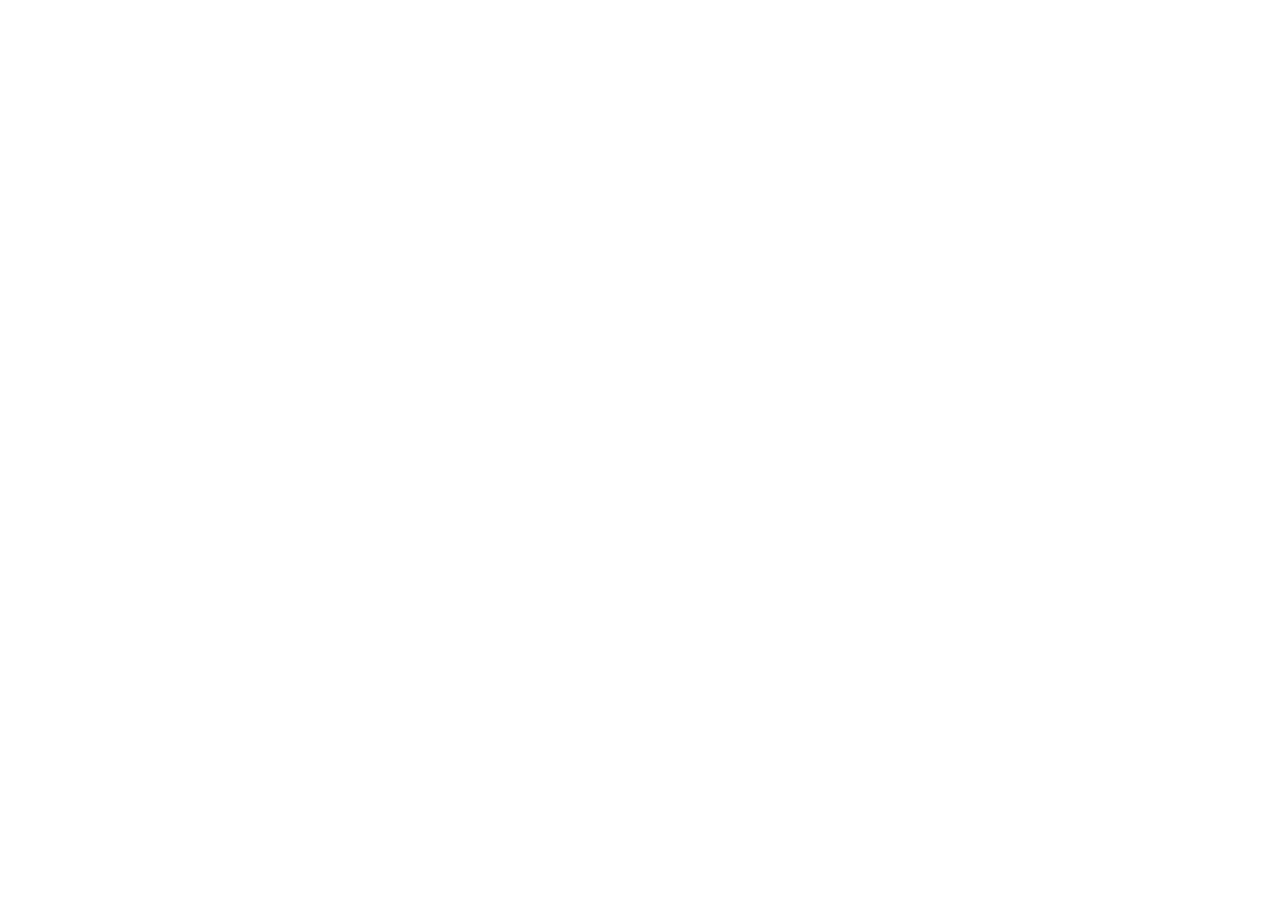
==== commit 5247ad32: "Island Panda is now Fire & Finn: redirect every page to fireandfinn.com The old Toast ordering link " ====
--- a/index.html
+++ b/index.html
@@ -1,1927 +1,15 @@
-<!DOCTYPE html>
+<!doctype html>
 <html lang="en">
 <head>
-  <meta charset="UTF-8" />
-  <script>
-    // Send the old Cloudflare Worker preview URL to the primary domain.
-    // Old links keep working — visitors just land on island-panda.com.
-    if (location.hostname.endsWith('.workers.dev')) {
-      location.replace('https://island-panda.com' + location.pathname + location.search + location.hash);
-    }
-  </script>
-  <meta name="viewport" content="width=device-width, initial-scale=1.0" />
-  <title>Island Panda — Sushi · Poke · Hibachi | Sanibel, FL</title>
-  <meta name="description" content="Island Panda — Now open in Sanibel, FL. Fresh sushi, tropical poke bowls, and sizzling hibachi at 2003 Periwinkle Way." />
-  <meta name="theme-color" content="#1d3a6b" />
-
-  <meta property="og:type" content="restaurant.restaurant" />
-  <meta property="og:title" content="Island Panda — Sushi · Poke · Hibachi" />
-  <meta property="og:description" content="Now open in Sanibel, Florida. Fresh sushi, tropical poke bowls, and sizzling hibachi." />
-  <meta property="og:image" content="https://island-panda.com/photos/poke-bowl.jpg" />
-  <meta property="og:image:alt" content="Fresh poke bowl with tuna, mango, avocado, and seaweed at Island Panda" />
-  <meta property="og:url" content="https://island-panda.com/" />
-  <meta name="twitter:card" content="summary_large_image" />
-  <meta name="twitter:image" content="https://island-panda.com/photos/poke-bowl.jpg" />
-  <link rel="canonical" href="https://island-panda.com/" />
-
-  <link rel="icon" type="image/png" href="logo-transparent.png" />
-  <link rel="apple-touch-icon" href="logo-transparent.png" />
-
-  <link rel="preconnect" href="https://fonts.googleapis.com" />
-  <link rel="preconnect" href="https://fonts.gstatic.com" crossorigin />
-  <link href="https://fonts.googleapis.com/css2?family=Fredoka:wght@500;600;700&family=Nunito:wght@400;600;700&family=Lilita+One&family=Lobster&display=swap" rel="stylesheet" />
-  <link rel="stylesheet" href="style.css" />
-
-  <script type="application/ld+json">
-  {
-    "@context": "https://schema.org",
-    "@type": "Restaurant",
-    "name": "Island Panda",
-    "image": "https://island-panda.com/logo-transparent.png",
-    "url": "https://island-panda.com/",
-    "telephone": "+1-239-579-0783",
-    "servesCuisine": ["Sushi", "Poke", "Hibachi", "Japanese", "Asian"],
-    "address": {
-      "@type": "PostalAddress",
-      "streetAddress": "2003 Periwinkle Way",
-      "addressLocality": "Sanibel",
-      "addressRegion": "FL",
-      "postalCode": "33957",
-      "addressCountry": "US"
-    },
-    "openingHoursSpecification": [
-      { "@type": "OpeningHoursSpecification", "dayOfWeek": ["Sunday","Monday","Tuesday","Wednesday","Thursday","Friday","Saturday"], "opens": "11:00", "closes": "20:00" }
-    ],
-    "aggregateRating": { "@type": "AggregateRating", "ratingValue": "5.0", "reviewCount": "20", "bestRating": "5", "worstRating": "1" },
-    "review": [
-      { "@type": "Review", "author": { "@type": "Person", "name": "Christian Laquis" }, "reviewRating": { "@type": "Rating", "ratingValue": "5", "bestRating": "5" }, "reviewBody": "So happy I tried this! As a local, exactly what the island needed. When I'm craving great sushi, I come here every day!" },
-      { "@type": "Review", "author": { "@type": "Person", "name": "Jess Morgan" }, "reviewRating": { "@type": "Rating", "ratingValue": "5", "bestRating": "5" }, "reviewBody": "Tried 3 different sushi rolls to start and ended up coming back for 2 more! All were delicious and we'll definitely be back next time we're in town!" },
-      { "@type": "Review", "author": { "@type": "Person", "name": "Jocelyn Wiltanger" }, "reviewRating": { "@type": "Rating", "ratingValue": "5", "bestRating": "5" }, "reviewBody": "The three sushi rolls we got were all delicious and so was the hibachi! If I'm ever back on the island I hope I can come back here for some good sushi!" }
-    ]
-  }
-  </script>
+<meta charset="utf-8">
+<title>Island Panda is now Fire &amp; Finn</title>
+<meta name="robots" content="noindex">
+<meta http-equiv="refresh" content="0; url=https://fireandfinn.com/">
+<link rel="canonical" href="https://fireandfinn.com/">
+<script>location.replace("https://fireandfinn.com/" + (location.pathname.indexOf("menu") !== -1 ? "#menu" : ""));</script>
+<style>body{margin:0;min-height:100vh;display:grid;place-items:center;background:#080808;color:#f2f0eb;font:400 20px/1.5 system-ui,sans-serif;text-align:center}a{color:#62c6ec}</style>
 </head>
 <body>
-  <div class="ocean-bg" aria-hidden="true">
-    <!-- distant sun glow -->
-    <div class="sun"></div>
-
-    <!-- horizon line — where sky meets distant sea -->
-    <div class="horizon"></div>
-
-    <!-- shooting star — only visible at night, streaks diagonally across the sky -->
-    <svg class="shooting-star" viewBox="0 0 90 16" xmlns="http://www.w3.org/2000/svg" aria-hidden="true">
-      <defs>
-        <linearGradient id="trailgrad" x1="0" y1="0" x2="1" y2="0">
-          <stop offset="0%"  stop-color="#ffffff" stop-opacity="0"/>
-          <stop offset="60%" stop-color="#ffffff" stop-opacity="0.5"/>
-          <stop offset="92%" stop-color="#ffffff" stop-opacity="1"/>
-          <stop offset="100%" stop-color="#fff8d6" stop-opacity="1"/>
-        </linearGradient>
-      </defs>
-      <path d="M0,8 L84,8" stroke="url(#trailgrad)" stroke-width="1.6" stroke-linecap="round"/>
-      <circle cx="84" cy="8" r="4.5" fill="#fff8d6" opacity="0.35"/>
-      <circle cx="84" cy="8" r="2.6" fill="#ffffff"/>
-    </svg>
-
-    <!-- birds -->
-    <svg class="bird bird-1" viewBox="0 0 60 22" xmlns="http://www.w3.org/2000/svg">
-      <path d="M2,16 Q14,2 30,12 Q46,2 58,16" stroke="#1d3a6b" stroke-width="2.4" fill="none" stroke-linecap="round" stroke-linejoin="round"/>
-      <ellipse cx="30" cy="13.5" rx="3" ry="1.6" fill="#1d3a6b"/>
-      <path d="M33,13 L37,15 L33,16.5 Z" fill="#ff9a40"/>
-    </svg>
-    <svg class="bird bird-2" viewBox="0 0 60 22" xmlns="http://www.w3.org/2000/svg">
-      <path d="M2,16 Q14,2 30,12 Q46,2 58,16" stroke="#1d3a6b" stroke-width="2.4" fill="none" stroke-linecap="round" stroke-linejoin="round"/>
-      <ellipse cx="30" cy="13.5" rx="3" ry="1.6" fill="#1d3a6b"/>
-      <path d="M33,13 L37,15 L33,16.5 Z" fill="#ff9a40"/>
-    </svg>
-    <svg class="bird bird-3" viewBox="0 0 60 22" xmlns="http://www.w3.org/2000/svg">
-      <path d="M2,16 Q14,2 30,12 Q46,2 58,16" stroke="#1d3a6b" stroke-width="2.4" fill="none" stroke-linecap="round" stroke-linejoin="round"/>
-      <ellipse cx="30" cy="13.5" rx="3" ry="1.6" fill="#1d3a6b"/>
-      <path d="M33,13 L37,15 L33,16.5 Z" fill="#ff9a40"/>
-    </svg>
-    <svg class="bird bird-4" viewBox="0 0 60 22" xmlns="http://www.w3.org/2000/svg">
-      <path d="M2,16 Q14,2 30,12 Q46,2 58,16" stroke="#1d3a6b" stroke-width="2.4" fill="none" stroke-linecap="round" stroke-linejoin="round"/>
-    </svg>
-
-    <!-- distant cruise ship (DRAW FIRST so the island below covers it visually) -->
-    <svg class="cruise cruise-pre" viewBox="0 0 200 60" xmlns="http://www.w3.org/2000/svg" aria-hidden="true">
-      <path d="M6,42 Q100,52 194,42 L182,54 L18,54 Z" fill="#1d3a6b"/>
-      <path d="M14,42 L186,42 L186,46 L14,46 Z" fill="#0f2548"/>
-      <rect x="22" y="28" width="156" height="14" fill="#ffffff"/>
-      <rect x="32" y="20" width="136" height="9"  fill="#fafafa"/>
-      <rect x="48" y="13" width="104" height="8"  fill="#ffffff"/>
-      <g fill="#7ec9e5">
-        <rect x="26" y="32" width="3" height="2"/><rect x="32" y="32" width="3" height="2"/>
-        <rect x="38" y="32" width="3" height="2"/><rect x="44" y="32" width="3" height="2"/>
-        <rect x="50" y="32" width="3" height="2"/><rect x="56" y="32" width="3" height="2"/>
-        <rect x="62" y="32" width="3" height="2"/><rect x="68" y="32" width="3" height="2"/>
-        <rect x="74" y="32" width="3" height="2"/><rect x="80" y="32" width="3" height="2"/>
-        <rect x="86" y="32" width="3" height="2"/><rect x="92" y="32" width="3" height="2"/>
-        <rect x="98" y="32" width="3" height="2"/><rect x="104" y="32" width="3" height="2"/>
-        <rect x="110" y="32" width="3" height="2"/><rect x="116" y="32" width="3" height="2"/>
-        <rect x="122" y="32" width="3" height="2"/><rect x="128" y="32" width="3" height="2"/>
-        <rect x="134" y="32" width="3" height="2"/><rect x="140" y="32" width="3" height="2"/>
-        <rect x="146" y="32" width="3" height="2"/><rect x="152" y="32" width="3" height="2"/>
-        <rect x="158" y="32" width="3" height="2"/><rect x="164" y="32" width="3" height="2"/>
-        <rect x="170" y="32" width="3" height="2"/>
-      </g>
-      <rect x="76"  y="3" width="9" height="14" rx="1.5" fill="#ff8c42"/>
-      <rect x="105" y="3" width="9" height="14" rx="1.5" fill="#ff8c42"/>
-      <rect x="14" y="44" width="172" height="1.8" fill="#ff8c42" opacity="0.85"/>
-      <path d="M-8,56 Q60,60 100,57 Q140,54 208,58" stroke="#ffffff" stroke-width="1.5" fill="none" opacity="0.6"/>
-    </svg>
-
-    <!-- sailboat — sails through the water, passes BEHIND the island -->
-    <svg class="sailboat" viewBox="0 0 140 130" xmlns="http://www.w3.org/2000/svg">
-      <line x1="70" y1="6" x2="70" y2="92" stroke="#3e2917" stroke-width="3"/>
-      <path d="M70,6 L82,10 L70,14 Z" fill="#ff8c42"/>
-      <path d="M70,10 L70,90 L114,90 Z" fill="#ffffff" stroke="#1d3a6b" stroke-width="1.2"/>
-      <path d="M70,32 L70,90 L100,90 Z" fill="#fef6e5" opacity="0.7"/>
-      <path d="M70,14 L70,90 L34,90 Z" fill="#f5e0b5" stroke="#1d3a6b" stroke-width="1.2"/>
-      <path d="M14,94 Q70,114 126,94 L110,112 L30,112 Z" fill="#7a4a2a"/>
-      <path d="M14,94 Q70,108 126,94" stroke="#3e2917" stroke-width="1.5" fill="none"/>
-      <path d="M22,99 Q70,113 118,99" stroke="#ff8c42" stroke-width="2" fill="none" opacity="0.85"/>
-      <path d="M4,118 Q40,124 70,120 Q100,116 136,122" stroke="#ffffff" stroke-width="2" fill="none" opacity="0.6" stroke-linecap="round"/>
-      <path d="M16,126 Q50,130 70,128 Q90,126 124,128" stroke="#ffffff" stroke-width="1.5" fill="none" opacity="0.4" stroke-linecap="round"/>
-    </svg>
-
-    <!-- island: discrete cartoon island, both ends curving down to the waterline -->
-    <svg class="island" viewBox="0 0 540 220" xmlns="http://www.w3.org/2000/svg" preserveAspectRatio="xMidYMid meet">
-      <!-- sand base: clean ellipse for a clear island shape -->
-      <ellipse cx="270" cy="206" rx="240" ry="12" fill="#fef0c5"/>
-      <ellipse cx="270" cy="204" rx="220" ry="6"  fill="#fef9d6" opacity="0.8"/>
-
-      <!-- jungle canopy: rounded green dome — both sides curve down to the beach -->
-      <path d="M70,200 Q90,168 130,150 Q200,128 270,124 Q340,128 410,150 Q450,168 470,200 Z"
-            fill="#3a8a55"/>
-
-      <!-- dense treetop texture along the canopy ridge -->
-      <g>
-        <!-- darker treetops in back -->
-        <g fill="#246b3e">
-          <ellipse cx="100" cy="170" rx="18" ry="14"/>
-          <ellipse cx="135" cy="155" rx="20" ry="16"/>
-          <ellipse cx="175" cy="142" rx="22" ry="17"/>
-          <ellipse cx="220" cy="134" rx="22" ry="17"/>
-          <ellipse cx="270" cy="130" rx="22" ry="17"/>
-          <ellipse cx="320" cy="134" rx="22" ry="17"/>
-          <ellipse cx="365" cy="142" rx="22" ry="17"/>
-          <ellipse cx="405" cy="155" rx="20" ry="16"/>
-          <ellipse cx="440" cy="170" rx="18" ry="14"/>
-        </g>
-        <!-- mid-bright treetops in front -->
-        <g fill="#4a9c63">
-          <ellipse cx="115" cy="168" rx="14" ry="11"/>
-          <ellipse cx="155" cy="152" rx="16" ry="12"/>
-          <ellipse cx="200" cy="140" rx="16" ry="12"/>
-          <ellipse cx="245" cy="134" rx="16" ry="12"/>
-          <ellipse cx="295" cy="132" rx="16" ry="12"/>
-          <ellipse cx="345" cy="138" rx="16" ry="12"/>
-          <ellipse cx="385" cy="150" rx="14" ry="11"/>
-          <ellipse cx="425" cy="166" rx="12" ry="9"/>
-        </g>
-        <!-- highlight tufts -->
-        <g fill="#7ec19a" opacity="0.7">
-          <ellipse cx="160" cy="148" rx="8" ry="3.5"/>
-          <ellipse cx="220" cy="132" rx="10" ry="4"/>
-          <ellipse cx="280" cy="128" rx="10" ry="4"/>
-          <ellipse cx="340" cy="134" rx="10" ry="4"/>
-          <ellipse cx="395" cy="148" rx="8" ry="3.5"/>
-        </g>
-      </g>
-
-      <!-- ============ Sanibel Lighthouse on the right side of the island ============ -->
-      <g transform="translate(400,198) scale(1.3)">
-        <!-- ground shadow -->
-        <ellipse cx="0" cy="4" rx="32" ry="4" fill="#1d3a6b" opacity="0.25"/>
-        <!-- keeper's house: wider, with porch -->
-        <rect x="-24" y="-18" width="48" height="20" fill="#fafafa" stroke="#1d3a6b" stroke-width="1"/>
-        <!-- red gabled roof -->
-        <path d="M-26,-18 L0,-32 L26,-18 Z" fill="#c0594a" stroke="#7a2e22" stroke-width="0.8"/>
-        <path d="M-26,-18 L0,-32 L26,-18 L0,-30 Z" fill="#7a2e22" opacity="0.35"/>
-        <!-- door -->
-        <rect x="-4" y="-12" width="8" height="14" fill="#5a3e2a"/>
-        <rect x="-4" y="-12" width="8" height="2"  fill="#3e2917"/>
-        <!-- windows -->
-        <rect x="-18" y="-12" width="8" height="6" fill="#7ec9e5" stroke="#1d3a6b" stroke-width="0.4"/>
-        <rect x="10"  y="-12" width="8" height="6" fill="#7ec9e5" stroke="#1d3a6b" stroke-width="0.4"/>
-        <line x1="-14" y1="-12" x2="-14" y2="-6" stroke="#1d3a6b" stroke-width="0.4"/>
-        <line x1="14"  y1="-12" x2="14"  y2="-6" stroke="#1d3a6b" stroke-width="0.4"/>
-
-        <!-- skeleton tower legs -->
-        <line x1="-15" y1="-32" x2="-7" y2="-86" stroke="#3e2917" stroke-width="2.4" stroke-linecap="round"/>
-        <line x1="15"  y1="-32" x2="7"  y2="-86" stroke="#3e2917" stroke-width="2.4" stroke-linecap="round"/>
-        <!-- horizontal stiffeners -->
-        <line x1="-13"  y1="-46" x2="13"  y2="-46" stroke="#3e2917" stroke-width="1.2"/>
-        <line x1="-11"  y1="-60" x2="11"  y2="-60" stroke="#3e2917" stroke-width="1.2"/>
-        <line x1="-9"   y1="-74" x2="9"   y2="-74" stroke="#3e2917" stroke-width="1.2"/>
-        <!-- diagonal cross-bracing -->
-        <line x1="-14" y1="-32" x2="12.5" y2="-46" stroke="#3e2917" stroke-width="0.9"/>
-        <line x1="14"  y1="-32" x2="-12.5" y2="-46" stroke="#3e2917" stroke-width="0.9"/>
-        <line x1="-12.5" y1="-46" x2="10.5" y2="-60" stroke="#3e2917" stroke-width="0.9"/>
-        <line x1="12.5"  y1="-46" x2="-10.5" y2="-60" stroke="#3e2917" stroke-width="0.9"/>
-        <line x1="-10.5" y1="-60" x2="8.5" y2="-74" stroke="#3e2917" stroke-width="0.9"/>
-        <line x1="10.5"  y1="-60" x2="-8.5" y2="-74" stroke="#3e2917" stroke-width="0.9"/>
-
-        <!-- watch room -->
-        <rect x="-9" y="-92" width="18" height="8" fill="#fafafa" stroke="#1d3a6b" stroke-width="0.7"/>
-        <rect x="-9" y="-92" width="18" height="2" fill="#1d3a6b"/>
-        <!-- light room (lantern) -->
-        <rect x="-7" y="-104" width="14" height="12" fill="#ffd97a" stroke="#3e2917" stroke-width="0.7"/>
-        <line x1="-5" y1="-103" x2="-5" y2="-93" stroke="#3e2917" stroke-width="0.5"/>
-        <line x1="0"  y1="-104" x2="0"  y2="-92" stroke="#3e2917" stroke-width="0.5"/>
-        <line x1="5"  y1="-103" x2="5"  y2="-93" stroke="#3e2917" stroke-width="0.5"/>
-        <!-- pyramid roof -->
-        <path d="M-9,-104 L0,-118 L9,-104 Z" fill="#3e2917"/>
-        <path d="M-9,-104 L0,-117 L9,-104 Z" fill="#5a3e2a" opacity="0.5"/>
-        <!-- spire -->
-        <line x1="0" y1="-118" x2="0" y2="-126" stroke="#3e2917" stroke-width="1.2"/>
-        <circle cx="0" cy="-126" r="1.4" fill="#3e2917"/>
-
-        <!-- pulsing beacon glow -->
-        <circle class="lighthouse-beacon" cx="0" cy="-98" r="22" fill="rgba(255,217,122,0.5)"/>
-      </g>
-
-      <!-- shells scattered along the sand — vibrant + clickable, get kicked into the water -->
-      <g class="beach-shells">
-        <!-- coral-orange conch shell -->
-        <g transform="translate(80,210)"><g class="shell">
-          <path d="M-5,2 Q-5,-4 0,-4 Q5,-4 5,2 L3,3 L-3,3 Z" fill="#ff7a3a" stroke="#a83518" stroke-width="0.3"/>
-          <path d="M-3,-1 Q0,-3 3,-1" stroke="#a83518" stroke-width="0.3" fill="none"/>
-          <path d="M-2,1 Q0,-1 2,1"   stroke="#a83518" stroke-width="0.3" fill="none"/>
-        </g></g>
-        <!-- buttery-yellow scallop fan -->
-        <g transform="translate(120,212)"><g class="shell">
-          <path d="M-7,1 Q-7,-6 0,-7 Q7,-6 7,1 Z" fill="#ffd97a" stroke="#c89018" stroke-width="0.3"/>
-          <line x1="-5" y1="0"  x2="-3" y2="-6" stroke="#c89018" stroke-width="0.25"/>
-          <line x1="-2" y1="-1" x2="-1" y2="-7" stroke="#c89018" stroke-width="0.25"/>
-          <line x1="2"  y1="-1" x2="1"  y2="-7" stroke="#c89018" stroke-width="0.25"/>
-          <line x1="5"  y1="0"  x2="3"  y2="-6" stroke="#c89018" stroke-width="0.25"/>
-        </g></g>
-        <!-- sand dollar (kept cream — that's its iconic look) -->
-        <g transform="translate(155,213)"><g class="shell">
-          <circle r="4" fill="#ede0c2" stroke="#a8845a" stroke-width="0.3"/>
-          <path d="M0,-2.5 L0.7,-0.8 L2.4,-0.6 L1.1,0.5 L1.5,2.3 L0,1.3 L-1.5,2.3 L-1.1,0.5 L-2.4,-0.6 L-0.7,-0.8 Z"
-                fill="#a8845a" opacity="0.6"/>
-        </g></g>
-        <!-- aqua-teal clam shell -->
-        <g transform="translate(220,213)"><g class="shell">
-          <path d="M-5,1 Q0,-4 5,1 L3,2 L-3,2 Z" fill="#7ec9e5" stroke="#2a7d9c" stroke-width="0.3"/>
-          <line x1="-2.5" y1="0" x2="-2.5" y2="2" stroke="#2a7d9c" stroke-width="0.25"/>
-          <line x1="0"    y1="-1" x2="0"    y2="2" stroke="#2a7d9c" stroke-width="0.25"/>
-          <line x1="2.5"  y1="0" x2="2.5"  y2="2" stroke="#2a7d9c" stroke-width="0.25"/>
-        </g></g>
-        <!-- bright magenta spiral -->
-        <g transform="translate(290,212)"><g class="shell">
-          <path d="M-4,2 Q-5,-2 -1,-3 Q3,-3 3,1 Q3,4 0,3 Q-1,2 0,1 Q2,1 1,2" fill="none" stroke="#e84a8c" stroke-width="1.6" stroke-linecap="round"/>
-        </g></g>
-        <!-- lavender lightning whelk on the right -->
-        <g transform="translate(340,214)"><g class="shell">
-          <path d="M-5,1 Q-5,-4 0,-5 Q5,-4 5,1 Z" fill="#c8a6e5" stroke="#7a4ea8" stroke-width="0.3"/>
-          <line x1="-3" y1="0"  x2="-2" y2="-4" stroke="#7a4ea8" stroke-width="0.2"/>
-          <line x1="0"  y1="-1" x2="0"  y2="-5" stroke="#7a4ea8" stroke-width="0.2"/>
-          <line x1="3"  y1="0"  x2="2"  y2="-4" stroke="#7a4ea8" stroke-width="0.2"/>
-        </g></g>
-      </g>
-
-      <!-- small beach pavilion / cabana for life on the beach -->
-      <g transform="translate(180,206)">
-        <!-- supports -->
-        <line x1="-12" y1="0" x2="-12" y2="-10" stroke="#5a3e2a" stroke-width="1.4"/>
-        <line x1="12"  y1="0" x2="12"  y2="-10" stroke="#5a3e2a" stroke-width="1.4"/>
-        <!-- thatched roof -->
-        <path d="M-18,-10 Q0,-22 18,-10 Z" fill="#a87232" stroke="#5a3e2a" stroke-width="0.8"/>
-        <path d="M-18,-10 Q0,-18 18,-10" stroke="#7a4a2a" stroke-width="0.6" fill="none"/>
-        <path d="M-15,-10 Q-12,-15 -10,-10" stroke="#7a4a2a" stroke-width="0.4" fill="none"/>
-        <path d="M-5,-10 Q-2,-16 0,-10" stroke="#7a4a2a" stroke-width="0.4" fill="none"/>
-        <path d="M5,-10 Q8,-15 10,-10" stroke="#7a4a2a" stroke-width="0.4" fill="none"/>
-        <!-- shadow -->
-        <ellipse cx="0" cy="2" rx="14" ry="2" fill="#1d3a6b" opacity="0.2"/>
-      </g>
-
-      <!-- 3 prominent palm trees standing on the beach -->
-      <!-- Palm 1 — large, foreground far left -->
-      <g class="palm" data-tree="1" transform="translate(80,202)">
-        <path d="M0,0 Q-3,-30 -1,-58 Q1,-86 -2,-104"
-              stroke="#6b4626" stroke-width="5" fill="none" stroke-linecap="round"/>
-        <ellipse cx="-2" cy="-25" rx="3.5" ry="0.8" fill="#4a2f18"/>
-        <ellipse cx="0"  cy="-50" rx="3.5" ry="0.8" fill="#4a2f18"/>
-        <ellipse cx="-2" cy="-75" rx="3.5" ry="0.8" fill="#4a2f18"/>
-        <circle class="coconut" cx="-4" cy="-100" r="3" fill="#3a2412"/>
-        <circle class="coconut" cx="0"  cy="-102" r="3" fill="#3a2412"/>
-        <circle class="coconut" cx="-2" cy="-98"  r="3" fill="#3a2412"/>
-        <g fill="#246b3e">
-          <path d="M-2,-104 Q-3,-122 0,-134 Q4,-122 -2,-104 Z"/>
-          <path d="M-2,-104 Q14,-124 26,-118 Q14,-114 -2,-104 Z"/>
-          <path d="M-2,-104 Q-14,-124 -26,-118 Q-14,-114 -2,-104 Z"/>
-        </g>
-        <g fill="#3a8a55" stroke="#246b3e" stroke-width="0.6" stroke-linejoin="round">
-          <path d="M-2,-104 Q18,-114 32,-104 Q18,-104 -2,-104 Z"/>
-          <path d="M-2,-104 Q20,-94 34,-86 Q16,-100 -2,-104 Z"/>
-          <path d="M-2,-104 Q14,-86 22,-72 Q6,-94 -2,-104 Z"/>
-          <path d="M-2,-104 Q-18,-114 -32,-104 Q-18,-104 -2,-104 Z"/>
-          <path d="M-2,-104 Q-20,-94 -34,-86 Q-16,-100 -2,-104 Z"/>
-          <path d="M-2,-104 Q-14,-86 -22,-72 Q-6,-94 -2,-104 Z"/>
-        </g>
-      </g>
-
-      <!-- Palm 2 — medium-tall, near the beach hut -->
-      <g class="palm" data-tree="2" transform="translate(220,202)">
-        <path d="M0,0 Q3,-26 0,-52 Q-2,-78 1,-92"
-              stroke="#5a3e2a" stroke-width="4" fill="none" stroke-linecap="round"/>
-        <ellipse cx="0"  cy="-22" rx="2.6" ry="0.7" fill="#4a2f18"/>
-        <ellipse cx="-1" cy="-44" rx="2.6" ry="0.7" fill="#4a2f18"/>
-        <ellipse cx="0"  cy="-66" rx="2.6" ry="0.7" fill="#4a2f18"/>
-        <circle class="coconut" cx="-2" cy="-88" r="2.2" fill="#3a2412"/>
-        <circle class="coconut" cx="2"  cy="-90" r="2.2" fill="#3a2412"/>
-        <g fill="#246b3e">
-          <path d="M1,-92 Q-1,-108 2,-118 Q4,-106 1,-92 Z"/>
-          <path d="M1,-92 Q15,-108 26,-102 Q15,-98 1,-92 Z"/>
-          <path d="M1,-92 Q-14,-108 -24,-102 Q-12,-98 1,-92 Z"/>
-        </g>
-        <g fill="#3a8a55" stroke="#246b3e" stroke-width="0.5" stroke-linejoin="round">
-          <path d="M1,-92 Q18,-100 28,-90 Q16,-94 1,-92 Z"/>
-          <path d="M1,-92 Q15,-78 24,-62 Q4,-86 1,-92 Z"/>
-          <path d="M1,-92 Q-18,-100 -28,-90 Q-16,-94 1,-92 Z"/>
-          <path d="M1,-92 Q-15,-78 -22,-62 Q-2,-86 1,-92 Z"/>
-        </g>
-      </g>
-
-      <!-- Palm 3 — medium, between hut and lighthouse -->
-      <g class="palm" data-tree="3" transform="translate(320,204)">
-        <path d="M0,0 Q-2,-22 0,-44 Q2,-66 -1,-78"
-              stroke="#5a3e2a" stroke-width="3.4" fill="none" stroke-linecap="round"/>
-        <circle class="coconut" cx="-2" cy="-74" r="1.8" fill="#3a2412"/>
-        <circle class="coconut" cx="2"  cy="-76" r="1.8" fill="#3a2412"/>
-        <g fill="#246b3e">
-          <path d="M-1,-78 Q-2,-92 1,-100 Q3,-90 -1,-78 Z"/>
-          <path d="M-1,-78 Q12,-92 22,-86 Q11,-84 -1,-78 Z"/>
-          <path d="M-1,-78 Q-12,-92 -22,-86 Q-11,-84 -1,-78 Z"/>
-        </g>
-        <g fill="#3a8a55" stroke="#246b3e" stroke-width="0.5">
-          <path d="M-1,-78 Q14,-82 22,-72 Q12,-78 -1,-78 Z"/>
-          <path d="M-1,-78 Q12,-66 18,-54 Q4,-74 -1,-78 Z"/>
-          <path d="M-1,-78 Q-14,-82 -22,-72 Q-12,-78 -1,-78 Z"/>
-          <path d="M-1,-78 Q-12,-66 -18,-54 Q-4,-74 -1,-78 Z"/>
-        </g>
-      </g>
-
-      <!-- Palm 4 — small, on the right side of the island -->
-      <g class="palm" data-tree="4" transform="translate(450,202)">
-        <path d="M0,0 Q-2,-14 0,-28 Q2,-42 -1,-54"
-              stroke="#5a3e2a" stroke-width="2.6" fill="none" stroke-linecap="round"/>
-        <circle class="coconut" cx="-2" cy="-50" r="1.4" fill="#3a2412"/>
-        <circle class="coconut" cx="1"  cy="-52" r="1.4" fill="#3a2412"/>
-        <g fill="#246b3e">
-          <path d="M-1,-54 Q-2,-64 0,-72 Q2,-62 -1,-54 Z"/>
-        </g>
-        <g fill="#3a8a55" stroke="#246b3e" stroke-width="0.4">
-          <path d="M-1,-54 Q9,-62 16,-58 Q9,-58 -1,-54 Z"/>
-          <path d="M-1,-54 Q10,-50 16,-46 Q9,-52 -1,-54 Z"/>
-          <path d="M-1,-54 Q-11,-62 -18,-58 Q-11,-58 -1,-54 Z"/>
-          <path d="M-1,-54 Q-12,-50 -18,-46 Q-11,-52 -1,-54 Z"/>
-        </g>
-      </g>
-
-    <!-- pelican — Sanibel's iconic seabird, glides low across the water -->
-    <svg class="pelican" viewBox="0 0 90 40" xmlns="http://www.w3.org/2000/svg" aria-hidden="true">
-      <!-- body -->
-      <ellipse cx="44" cy="22" rx="14" ry="6" fill="#fafafa"/>
-      <ellipse cx="40" cy="24" rx="10" ry="3" fill="#d8d8e0"/>
-      <!-- right wing (back, flapping) -->
-      <g class="pelican-wing">
-        <path d="M48,18 Q60,4 76,12 Q60,18 48,22 Z" fill="#a8b5c0"/>
-        <path d="M48,18 Q58,8 70,14" stroke="#7a8590" stroke-width="0.7" fill="none"/>
-      </g>
-      <!-- head -->
-      <circle cx="60" cy="18" r="5.5" fill="#fafafa"/>
-      <!-- big beak with pouch -->
-      <path d="M62,20 L82,22 L78,28 Q66,24 62,22 Z" fill="#ff9a40"/>
-      <path d="M62,20 L82,22" stroke="#cc6a20" stroke-width="0.6" fill="none"/>
-      <!-- pouch underside -->
-      <path d="M64,22 Q72,26 78,28" stroke="#cc6a20" stroke-width="0.5" fill="none"/>
-      <!-- eye -->
-      <circle cx="62" cy="16" r="1" fill="#1a1a22"/>
-      <!-- tail -->
-      <path d="M30,22 Q22,20 18,24 L30,26 Z" fill="#a8b5c0"/>
-      <!-- feet tucked -->
-      <line x1="40" y1="28" x2="38" y2="34" stroke="#ff9a40" stroke-width="1.2"/>
-      <line x1="44" y1="28" x2="44" y2="34" stroke="#ff9a40" stroke-width="1.2"/>
-    </svg>
-
-    <!-- sea turtle — swims slowly across foreground water -->
-    <svg class="seaturtle" viewBox="0 0 90 50" xmlns="http://www.w3.org/2000/svg" aria-hidden="true">
-      <!-- shell shadow -->
-      <ellipse cx="45" cy="32" rx="24" ry="14" fill="#1a4a2e" opacity="0.25"/>
-      <!-- shell main -->
-      <ellipse cx="45" cy="28" rx="22" ry="14" fill="#5a8a55"/>
-      <ellipse cx="45" cy="26" rx="20" ry="12" fill="#7ec19a"/>
-      <!-- shell hexagon pattern -->
-      <g fill="#246b3e" opacity="0.45" stroke="#246b3e" stroke-width="0.5">
-        <path d="M37,18 L43,18 L46,22 L43,26 L37,26 L34,22 Z"/>
-        <path d="M47,18 L53,18 L56,22 L53,26 L47,26 L44,22 Z"/>
-        <path d="M37,30 L43,30 L46,34 L43,38 L37,38 L34,34 Z"/>
-        <path d="M47,30 L53,30 L56,34 L53,38 L47,38 L44,34 Z"/>
-      </g>
-      <!-- head -->
-      <ellipse cx="68" cy="24" rx="7" ry="5" fill="#7ea93f"/>
-      <circle cx="71" cy="22" r="1" fill="#1a1a22"/>
-      <circle cx="71" cy="22" r="0.4" fill="#fafafa"/>
-      <path d="M72,26 Q74,26 75,25" stroke="#1a4a2e" stroke-width="0.5" fill="none"/>
-      <!-- front flippers -->
-      <ellipse cx="26" cy="18" rx="8" ry="3" fill="#5a8a55" transform="rotate(-25 26 18)"/>
-      <ellipse cx="62" cy="42" rx="6" ry="3" fill="#5a8a55" transform="rotate(20 62 42)"/>
-      <!-- back flippers -->
-      <ellipse cx="22" cy="38" rx="6" ry="3" fill="#5a8a55" transform="rotate(20 22 38)"/>
-      <!-- tail tip -->
-      <path d="M22,28 L14,30 L22,32 Z" fill="#5a8a55"/>
-    </svg>
-
-    <!-- crab — sidles along the foreground beach -->
-    <svg class="crab" viewBox="0 0 50 32" xmlns="http://www.w3.org/2000/svg" aria-hidden="true">
-      <!-- legs (drawn first so body overlays) -->
-      <g stroke="#a83a2a" stroke-width="1.6" fill="none" stroke-linecap="round">
-        <path d="M14,18 L8,26"/>
-        <path d="M18,20 L14,28"/>
-        <path d="M22,21 L20,29"/>
-        <path d="M28,21 L30,29"/>
-        <path d="M32,20 L36,28"/>
-        <path d="M36,18 L42,26"/>
-      </g>
-      <!-- claws -->
-      <g fill="#cc4a3a" stroke="#7a2a1a" stroke-width="0.7">
-        <ellipse cx="6" cy="16" rx="5" ry="3" transform="rotate(-30 6 16)"/>
-        <path d="M2,14 L4,11 L8,16 L6,18 Z"/>
-        <ellipse cx="44" cy="16" rx="5" ry="3" transform="rotate(30 44 16)"/>
-        <path d="M48,14 L46,11 L42,16 L44,18 Z"/>
-      </g>
-      <!-- body -->
-      <ellipse cx="25" cy="18" rx="14" ry="9" fill="#cc4a3a" stroke="#7a2a1a" stroke-width="0.8"/>
-      <ellipse cx="25" cy="16" rx="12" ry="7" fill="#e06a4a"/>
-      <!-- spots -->
-      <circle cx="20" cy="16" r="1" fill="#7a2a1a" opacity="0.6"/>
-      <circle cx="30" cy="16" r="1" fill="#7a2a1a" opacity="0.6"/>
-      <circle cx="25" cy="20" r="1" fill="#7a2a1a" opacity="0.6"/>
-      <!-- eye stalks -->
-      <line x1="20" y1="11" x2="20" y2="6" stroke="#cc4a3a" stroke-width="1.4"/>
-      <line x1="30" y1="11" x2="30" y2="6" stroke="#cc4a3a" stroke-width="1.4"/>
-      <circle cx="20" cy="6" r="1.6" fill="#1a1a22"/>
-      <circle cx="30" cy="6" r="1.6" fill="#1a1a22"/>
-      <circle cx="20.4" cy="5.6" r="0.5" fill="#fafafa"/>
-      <circle cx="30.4" cy="5.6" r="0.5" fill="#fafafa"/>
-    </svg>
-
-    <!-- parasailer — drifts along the horizon, far away (behind island via z-index) -->
-    <svg class="parasail" viewBox="0 0 100 100" xmlns="http://www.w3.org/2000/svg" aria-hidden="true">
-      <!-- canopy: striped sunset chute -->
-      <path d="M10,30 Q50,5 90,30 Q86,28 50,28 Q14,28 10,30 Z" fill="#ff8c42"/>
-      <path d="M14,28 Q34,15 50,15 Q50,30 14,28 Z" fill="#ffd97a"/>
-      <path d="M50,15 Q66,15 86,28 Q86,30 50,30 Z" fill="#7ec9e5"/>
-      <!-- strings -->
-      <line x1="14" y1="30" x2="48" y2="60" stroke="#1a1a22" stroke-width="0.6"/>
-      <line x1="30" y1="28" x2="49" y2="60" stroke="#1a1a22" stroke-width="0.6"/>
-      <line x1="50" y1="28" x2="50" y2="60" stroke="#1a1a22" stroke-width="0.6"/>
-      <line x1="70" y1="28" x2="51" y2="60" stroke="#1a1a22" stroke-width="0.6"/>
-      <line x1="86" y1="30" x2="52" y2="60" stroke="#1a1a22" stroke-width="0.6"/>
-      <!-- harness -->
-      <rect x="46" y="58" width="8" height="6" fill="#3e2917" rx="1"/>
-      <!-- person -->
-      <circle cx="50" cy="68" r="3.5" fill="#ffd9b3"/>
-      <ellipse cx="50" cy="78" rx="4" ry="6" fill="#cc3333"/>
-      <path d="M48,82 L45,90" stroke="#1d3a6b" stroke-width="2" stroke-linecap="round"/>
-      <path d="M52,82 L55,90" stroke="#1d3a6b" stroke-width="2" stroke-linecap="round"/>
-    </svg>
-
-    <!-- message in a bottle — bobs across the foreground water occasionally -->
-    <svg class="bottle" viewBox="0 0 56 28" xmlns="http://www.w3.org/2000/svg" aria-hidden="true">
-      <!-- soft shadow on water -->
-      <ellipse cx="22" cy="26" rx="20" ry="2" fill="#1d3a6b" opacity="0.2"/>
-      <!-- bottle body -->
-      <rect x="4" y="6" width="34" height="16" rx="3" ry="3" fill="#7ec9e5" stroke="#3a7d8a" stroke-width="0.8" opacity="0.78"/>
-      <!-- bottom shadow inside -->
-      <ellipse cx="21" cy="20" rx="14" ry="1.5" fill="#3a7d8a" opacity="0.4"/>
-      <!-- neck -->
-      <rect x="36" y="10" width="10" height="8" fill="#7ec9e5" stroke="#3a7d8a" stroke-width="0.8" opacity="0.78"/>
-      <!-- cork -->
-      <rect x="44" y="10" width="6" height="8" fill="#a87232" stroke="#5a3e2a" stroke-width="0.6"/>
-      <line x1="45" y1="12" x2="49" y2="12" stroke="#5a3e2a" stroke-width="0.3"/>
-      <line x1="45" y1="15" x2="49" y2="15" stroke="#5a3e2a" stroke-width="0.3"/>
-      <!-- rolled scroll inside -->
-      <rect x="9" y="10" width="22" height="8" fill="#fef0c5"/>
-      <rect x="9"  y="10" width="2" height="8" fill="#f5e0b5" stroke="#a87232" stroke-width="0.4"/>
-      <rect x="29" y="10" width="2" height="8" fill="#f5e0b5" stroke="#a87232" stroke-width="0.4"/>
-      <!-- scroll text lines -->
-      <line x1="13" y1="12" x2="27" y2="12" stroke="#5a3e2a" stroke-width="0.4"/>
-      <line x1="13" y1="14" x2="25" y2="14" stroke="#5a3e2a" stroke-width="0.4"/>
-      <line x1="13" y1="16" x2="26" y2="16" stroke="#5a3e2a" stroke-width="0.4"/>
-      <!-- glass highlights -->
-      <ellipse cx="10" cy="9" rx="2.5" ry="1.5" fill="#ffffff" opacity="0.6"/>
-      <line x1="6" y1="14" x2="6" y2="20" stroke="#ffffff" stroke-width="0.7" opacity="0.5"/>
-    </svg>
-
-    <!-- jet ski with rider — zips across the foreground water (in front of island) -->
-    <svg class="jetski" viewBox="0 0 90 50" xmlns="http://www.w3.org/2000/svg" aria-hidden="true">
-      <!-- white spray plume trailing -->
-      <path d="M0,38 Q14,30 28,34 Q26,38 0,42 Z" fill="#ffffff" opacity="0.7"/>
-      <path d="M-6,42 Q10,38 24,40 Q14,44 -6,46 Z" fill="#ffffff" opacity="0.5"/>
-      <!-- hull -->
-      <path d="M16,32 Q44,24 76,28 Q80,36 64,38 L24,38 Q14,36 16,32 Z" fill="#ff8c42"/>
-      <path d="M16,32 Q44,24 76,28" stroke="#cc5a1a" stroke-width="1" fill="none"/>
-      <!-- handlebar / front -->
-      <path d="M62,24 L66,18 L70,24" stroke="#3e2917" stroke-width="1.6" fill="none" stroke-linecap="round"/>
-      <!-- rider body -->
-      <ellipse cx="50" cy="20" rx="6.5" ry="9" fill="#1d3a6b"/>
-      <!-- rider arms reaching to handlebar -->
-      <path d="M54,18 Q60,18 66,20" stroke="#ffd9b3" stroke-width="2.5" fill="none" stroke-linecap="round"/>
-      <!-- helmet -->
-      <circle cx="50" cy="11" r="5" fill="#ff6b35"/>
-      <path d="M46,11 Q46,7 50,7 Q54,7 54,11 Z" fill="#cc5a1a"/>
-      <!-- visor -->
-      <path d="M46,12 Q50,9 54,12" stroke="#1d3a6b" stroke-width="1.4" fill="none"/>
-    </svg>
-
-    <!-- airplane with banner — periodic flyover -->
-    <svg class="plane" viewBox="0 0 280 40" xmlns="http://www.w3.org/2000/svg" aria-hidden="true">
-      <!-- banner: trails behind the plane -->
-      <g transform="translate(40,4)">
-        <path d="M0,8 L160,4 L172,16 L160,28 L0,24 Z" fill="#ffffff" stroke="#1d3a6b" stroke-width="1.2"/>
-        <text x="80" y="20" text-anchor="middle"
-              font-family="'Fredoka', sans-serif" font-weight="700" font-size="13"
-              fill="#ff8c42">EAT AT ISLAND PANDA!</text>
-        <!-- streamer ties from plane -->
-        <line x1="-2" y1="10" x2="0" y2="9" stroke="#1d3a6b" stroke-width="1"/>
-        <line x1="-2" y1="22" x2="0" y2="23" stroke="#1d3a6b" stroke-width="1"/>
-      </g>
-      <!-- plane body -->
-      <g transform="translate(228,4)">
-        <!-- fuselage -->
-        <path d="M0,14 Q12,8 36,12 L42,16 L36,20 Q12,24 0,18 Z" fill="#ffffff" stroke="#1d3a6b" stroke-width="1"/>
-        <!-- wing -->
-        <path d="M14,16 L24,4 L30,4 L26,16 Z" fill="#1d3a6b"/>
-        <!-- tail -->
-        <path d="M2,16 L-2,4 L4,4 L8,16 Z" fill="#ff8c42"/>
-        <!-- windows -->
-        <rect x="14" y="14" width="2.5" height="1.6" fill="#7ec9e5"/>
-        <rect x="20" y="14" width="2.5" height="1.6" fill="#7ec9e5"/>
-        <rect x="26" y="14" width="2.5" height="1.6" fill="#7ec9e5"/>
-        <!-- nose -->
-        <circle cx="40" cy="16" r="1.5" fill="#1d3a6b"/>
-      </g>
-    </svg>
-
-    <!-- hot air balloon — rare, drifts upward across the sky -->
-    <svg class="balloon" viewBox="0 0 60 90" xmlns="http://www.w3.org/2000/svg" aria-hidden="true">
-      <!-- balloon body, segmented -->
-      <path d="M30,4 Q4,6 6,40 Q14,58 30,60 Q46,58 54,40 Q56,6 30,4 Z" fill="#ff8c42"/>
-      <path d="M30,4 Q22,30 30,60 Q38,30 30,4 Z" fill="#ffd97a" opacity="0.85"/>
-      <path d="M16,8  Q12,32 22,58" stroke="#1d3a6b" stroke-width="0.6" fill="none" opacity="0.4"/>
-      <path d="M44,8  Q48,32 38,58" stroke="#1d3a6b" stroke-width="0.6" fill="none" opacity="0.4"/>
-      <!-- ropes -->
-      <line x1="14" y1="58" x2="20" y2="74" stroke="#5a3e2a" stroke-width="0.7"/>
-      <line x1="46" y1="58" x2="40" y2="74" stroke="#5a3e2a" stroke-width="0.7"/>
-      <line x1="24" y1="60" x2="26" y2="74" stroke="#5a3e2a" stroke-width="0.7"/>
-      <line x1="36" y1="60" x2="34" y2="74" stroke="#5a3e2a" stroke-width="0.7"/>
-      <!-- basket -->
-      <rect x="18" y="74" width="24" height="10" rx="1.5" fill="#7a4a2a"/>
-      <rect x="18" y="74" width="24" height="2" fill="#5a3e2a"/>
-    </svg>
-
-    <div class="wave wave-1"></div>
-    <div class="wave wave-2"></div>
-
-    <!-- dolphin (leaps periodically) -->
-    <svg class="dolphin dolphin-1" viewBox="0 0 120 80" xmlns="http://www.w3.org/2000/svg">
-      <!-- body -->
-      <path d="M8,52 Q22,30 56,22 Q86,18 104,32 Q116,40 110,52 Q96,58 70,56 Q42,54 22,58 Q12,58 8,52 Z" fill="#5b87a8"/>
-      <!-- belly highlight -->
-      <path d="M22,56 Q50,62 86,56 Q66,60 50,60 Q32,60 22,56 Z" fill="#c8d8e2"/>
-      <!-- dorsal fin -->
-      <path d="M60,22 Q66,8 78,18 Q72,22 64,22 Z" fill="#456e8c"/>
-      <!-- pectoral fin -->
-      <path d="M48,46 Q42,58 56,56 Q54,52 50,46 Z" fill="#456e8c"/>
-      <!-- tail flukes -->
-      <path d="M8,52 Q-6,40 -10,50 Q0,50 8,52 Q-6,60 -10,54 Q0,54 8,52" fill="#5b87a8"/>
-      <!-- eye -->
-      <circle cx="92" cy="32" r="1.6" fill="#0f2548"/>
-      <!-- smile -->
-      <path d="M96,38 Q102,40 106,38" stroke="#0f2548" stroke-width="1" fill="none" stroke-linecap="round"/>
-      <!-- water droplets trailing -->
-      <circle cx="0" cy="46" r="1.5" fill="#ffffff" opacity="0.7"/>
-      <circle cx="-6" cy="42" r="1" fill="#ffffff" opacity="0.6"/>
-    </svg>
-
-    <svg class="dolphin dolphin-2" viewBox="0 0 120 80" xmlns="http://www.w3.org/2000/svg">
-      <path d="M8,52 Q22,30 56,22 Q86,18 104,32 Q116,40 110,52 Q96,58 70,56 Q42,54 22,58 Q12,58 8,52 Z" fill="#5b87a8"/>
-      <path d="M22,56 Q50,62 86,56 Q66,60 50,60 Q32,60 22,56 Z" fill="#c8d8e2"/>
-      <path d="M60,22 Q66,8 78,18 Q72,22 64,22 Z" fill="#456e8c"/>
-      <path d="M48,46 Q42,58 56,56 Q54,52 50,46 Z" fill="#456e8c"/>
-      <path d="M8,52 Q-6,40 -10,50 Q0,50 8,52 Q-6,60 -10,54 Q0,54 8,52" fill="#5b87a8"/>
-      <circle cx="92" cy="32" r="1.6" fill="#0f2548"/>
-      <path d="M96,38 Q102,40 106,38" stroke="#0f2548" stroke-width="1" fill="none" stroke-linecap="round"/>
-    </svg>
-
-    <!-- jumping fish — facing RIGHT (direction of leap) -->
-    <svg class="fish fish-1" viewBox="0 0 60 32" xmlns="http://www.w3.org/2000/svg">
-      <g transform="translate(60,0) scale(-1,1)">
-        <ellipse cx="28" cy="16" rx="20" ry="9" fill="#7eb5d6"/>
-        <path d="M48,16 Q56,8 58,16 Q56,24 48,16 Z" fill="#7eb5d6"/>
-        <path d="M22,8 Q28,4 32,10 Q28,12 22,10 Z" fill="#5b87a8"/>
-        <path d="M22,24 Q28,28 32,22 Q28,20 22,22 Z" fill="#5b87a8"/>
-        <ellipse cx="22" cy="14" rx="9" ry="4" fill="#a8d0e8" opacity="0.7"/>
-        <circle cx="14" cy="15" r="1.4" fill="#0f2548"/>
-        <circle cx="13.5" cy="14.5" r="0.5" fill="#ffffff"/>
-      </g>
-    </svg>
-
-    <svg class="fish fish-2" viewBox="0 0 60 32" xmlns="http://www.w3.org/2000/svg">
-      <ellipse cx="28" cy="16" rx="20" ry="9" fill="#ff9b5c"/>
-      <path d="M48,16 Q56,8 58,16 Q56,24 48,16 Z" fill="#ff9b5c"/>
-      <path d="M22,8 Q28,4 32,10 Q28,12 22,10 Z" fill="#e07a3e"/>
-      <path d="M22,24 Q28,28 32,22 Q28,20 22,22 Z" fill="#e07a3e"/>
-      <ellipse cx="22" cy="14" rx="9" ry="4" fill="#ffc18a" opacity="0.7"/>
-      <circle cx="14" cy="15" r="1.4" fill="#0f2548"/>
-      <circle cx="13.5" cy="14.5" r="0.5" fill="#ffffff"/>
-    </svg>
-
-    <svg class="fish fish-3" viewBox="0 0 60 32" xmlns="http://www.w3.org/2000/svg">
-      <ellipse cx="28" cy="16" rx="20" ry="9" fill="#7eb5d6"/>
-      <path d="M48,16 Q56,8 58,16 Q56,24 48,16 Z" fill="#7eb5d6"/>
-      <path d="M22,8 Q28,4 32,10 Q28,12 22,10 Z" fill="#5b87a8"/>
-      <path d="M22,24 Q28,28 32,22 Q28,20 22,22 Z" fill="#5b87a8"/>
-      <ellipse cx="22" cy="14" rx="9" ry="4" fill="#a8d0e8" opacity="0.7"/>
-      <circle cx="14" cy="15" r="1.4" fill="#0f2548"/>
-      <circle cx="13.5" cy="14.5" r="0.5" fill="#ffffff"/>
-    </svg>
-
-    <div class="wave wave-3"></div>
-  </div>
-
-  <!-- SVG goo filter for the lava-lamp blobs in the nav -->
-  <svg width="0" height="0" style="position:absolute" aria-hidden="true">
-    <defs>
-      <filter id="nav-goo">
-        <feGaussianBlur in="SourceGraphic" stdDeviation="10" result="blur" />
-        <feColorMatrix in="blur" mode="matrix"
-          values="1 0 0 0 0   0 1 0 0 0   0 0 1 0 0   0 0 0 20 -8" result="goo" />
-        <feComposite in="SourceGraphic" in2="goo" operator="atop" />
-      </filter>
-    </defs>
-  </svg>
-
-  <header class="nav" id="nav">
-    <!-- bamboo frame -->
-    <div class="nav-bamboo nav-bamboo-top"    aria-hidden="true"></div>
-    <div class="nav-bamboo nav-bamboo-bottom" aria-hidden="true"></div>
-
-    <!-- banana leaf wallpaper — cartoon overlapping leaves -->
-    <div class="nav-jungle" aria-hidden="true"></div>
-
-    <div class="nav-lava" aria-hidden="true">
-      <!-- ============ Bamboo branch crossing the nav, with rope ties + chameleon ============ -->
-      <svg class="nav-branch" viewBox="0 0 1200 180" preserveAspectRatio="xMidYMid slice" aria-hidden="true">
-        <!-- main bamboo pole — golden tan with subtle highlight -->
-        <path d="M-20,30 Q200,40 480,80 Q740,120 1020,135 Q1140,140 1220,138
-                 L1220,156 Q1140,158 1020,153 Q740,138 480,98 Q200,58 -20,48 Z"
-              fill="#d4a263"/>
-        <!-- bamboo highlight band along the top -->
-        <path d="M-20,30 Q200,40 480,80 Q740,120 1020,135 Q1140,140 1220,138
-                 L1220,144 Q1140,146 1020,141 Q740,126 480,86 Q200,46 -20,36 Z"
-              fill="#f5d090" opacity="0.85"/>
-        <!-- darker shadow along bottom edge -->
-        <path d="M-20,46 Q200,56 480,96 Q740,134 1020,151 Q1140,156 1220,156
-                 L1220,156 Q1140,158 1020,153 Q740,138 480,98 Q200,58 -20,48 Z"
-              fill="#7a4a2a" opacity="0.7"/>
-
-        <!-- rope ties at the bamboo segment joints -->
-        <g>
-          <!-- joint 1 (around x=180) -->
-          <ellipse cx="180" cy="44" rx="11" ry="11" fill="#5a3818"/>
-          <ellipse cx="180" cy="42" rx="10" ry="9.5" fill="#7a4a2a"/>
-          <line x1="172" y1="38" x2="188" y2="50" stroke="#3a1c08" stroke-width="0.6" opacity="0.6"/>
-          <line x1="172" y1="42" x2="188" y2="46" stroke="#3a1c08" stroke-width="0.6" opacity="0.6"/>
-          <line x1="172" y1="46" x2="188" y2="42" stroke="#3a1c08" stroke-width="0.6" opacity="0.6"/>
-          <!-- joint 2 (around x=460, midway) -->
-          <ellipse cx="460" cy="86" rx="13" ry="13" fill="#5a3818"/>
-          <ellipse cx="460" cy="84" rx="12" ry="11" fill="#7a4a2a"/>
-          <line x1="450" y1="80" x2="470" y2="92" stroke="#3a1c08" stroke-width="0.7" opacity="0.6"/>
-          <line x1="450" y1="84" x2="470" y2="88" stroke="#3a1c08" stroke-width="0.7" opacity="0.6"/>
-          <line x1="450" y1="88" x2="470" y2="84" stroke="#3a1c08" stroke-width="0.7" opacity="0.6"/>
-          <!-- joint 3 (around x=760) -->
-          <ellipse cx="760" cy="122" rx="12" ry="12" fill="#5a3818"/>
-          <ellipse cx="760" cy="120" rx="11" ry="10" fill="#7a4a2a"/>
-          <line x1="751" y1="116" x2="769" y2="128" stroke="#3a1c08" stroke-width="0.6" opacity="0.6"/>
-          <line x1="751" y1="120" x2="769" y2="124" stroke="#3a1c08" stroke-width="0.6" opacity="0.6"/>
-          <line x1="751" y1="124" x2="769" y2="120" stroke="#3a1c08" stroke-width="0.6" opacity="0.6"/>
-          <!-- joint 4 (around x=1040) -->
-          <ellipse cx="1040" cy="138" rx="11" ry="11" fill="#5a3818"/>
-          <ellipse cx="1040" cy="136" rx="10" ry="9.5" fill="#7a4a2a"/>
-          <line x1="1032" y1="132" x2="1048" y2="144" stroke="#3a1c08" stroke-width="0.6" opacity="0.6"/>
-          <line x1="1032" y1="136" x2="1048" y2="140" stroke="#3a1c08" stroke-width="0.6" opacity="0.6"/>
-          <line x1="1032" y1="140" x2="1048" y2="136" stroke="#3a1c08" stroke-width="0.6" opacity="0.6"/>
-        </g>
-
-        <!-- twig sprigs sticking up with leaves (drawn behind the chameleon path) -->
-        <g transform="translate(180,42)">
-          <path d="M0,0 Q-6,-30 -10,-58" stroke="#6b4626" stroke-width="3.5" fill="none" stroke-linecap="round"/>
-          <path d="M-22,-58 Q-6,-72 -10,-58 Q-26,-58 -22,-58 Z" fill="#3a8a55" stroke="#1a4a2e" stroke-width="1.2"/>
-          <path d="M2,-58 Q22,-72 16,-50 Q-2,-50 2,-58 Z" fill="#62a87a" stroke="#1a4a2e" stroke-width="1.2"/>
-          <path d="M-10,-58 Q-4,-90 4,-80 Q-2,-66 -10,-58 Z" fill="#62a87a" stroke="#1a4a2e" stroke-width="1.2"/>
-        </g>
-        <g transform="translate(540,86)">
-          <path d="M0,0 Q4,-32 -4,-66" stroke="#6b4626" stroke-width="3.5" fill="none" stroke-linecap="round"/>
-          <path d="M-4,-66 Q-22,-78 -28,-58 Q-12,-54 -4,-66 Z" fill="#3a8a55" stroke="#1a4a2e" stroke-width="1.2"/>
-          <path d="M-4,-66 Q14,-82 22,-62 Q6,-56 -4,-66 Z" fill="#62a87a" stroke="#1a4a2e" stroke-width="1.2"/>
-          <path d="M-4,-66 Q4,-100 -8,-94 Q-12,-78 -4,-66 Z" fill="#3a8a55" stroke="#1a4a2e" stroke-width="1.2"/>
-          <path d="M-4,-66 Q-12,-94 0,-100 Q4,-82 -4,-66 Z" fill="#62a87a" stroke="#1a4a2e" stroke-width="1.2"/>
-        </g>
-        <g transform="translate(880,128)">
-          <path d="M0,0 Q-4,-28 4,-58" stroke="#6b4626" stroke-width="3" fill="none" stroke-linecap="round"/>
-          <path d="M4,-58 Q-12,-66 -18,-50 Q-2,-46 4,-58 Z" fill="#3a8a55" stroke="#1a4a2e" stroke-width="1"/>
-          <path d="M4,-58 Q22,-66 26,-46 Q10,-44 4,-58 Z" fill="#62a87a" stroke="#1a4a2e" stroke-width="1"/>
-          <path d="M4,-58 Q12,-86 -2,-86 Q-4,-72 4,-58 Z" fill="#3a8a55" stroke="#1a4a2e" stroke-width="1"/>
-        </g>
-
-        <!-- caterpillar inching along the branch in the opposite direction -->
-        <g class="caterpillar">
-          <!-- tiny prolegs (feet) under each segment, animated as a peristaltic wave -->
-          <g class="cat-feet">
-            <ellipse class="cat-foot f1" cx="-2"  cy="5" rx="1.6" ry="2.2" fill="#7ea93f" stroke="#1a4a2e" stroke-width="0.4"/>
-            <ellipse class="cat-foot f2" cx="-9"  cy="5" rx="1.6" ry="2.2" fill="#7ea93f" stroke="#1a4a2e" stroke-width="0.4"/>
-            <ellipse class="cat-foot f3" cx="-16" cy="5" rx="1.6" ry="2.2" fill="#7ea93f" stroke="#1a4a2e" stroke-width="0.4"/>
-            <ellipse class="cat-foot f4" cx="-23" cy="5" rx="1.6" ry="2.2" fill="#7ea93f" stroke="#1a4a2e" stroke-width="0.4"/>
-            <ellipse class="cat-foot f5" cx="-30" cy="5" rx="1.6" ry="2.2" fill="#7ea93f" stroke="#1a4a2e" stroke-width="0.4"/>
-          </g>
-          <!-- body segments -->
-          <ellipse cx="0"   cy="0" rx="5" ry="4.5" fill="#a8d877" stroke="#1a4a2e" stroke-width="0.7"/>
-          <ellipse cx="-7"  cy="0" rx="5" ry="4.5" fill="#bfe07a" stroke="#1a4a2e" stroke-width="0.7"/>
-          <ellipse cx="-14" cy="0" rx="5" ry="4.5" fill="#a8d877" stroke="#1a4a2e" stroke-width="0.7"/>
-          <ellipse cx="-21" cy="0" rx="5" ry="4.5" fill="#bfe07a" stroke="#1a4a2e" stroke-width="0.7"/>
-          <ellipse cx="-28" cy="0" rx="5" ry="4.5" fill="#a8d877" stroke="#1a4a2e" stroke-width="0.7"/>
-          <ellipse cx="-35" cy="0" rx="4.5" ry="4" fill="#bfe07a" stroke="#1a4a2e" stroke-width="0.7"/>
-          <!-- head with face -->
-          <ellipse cx="6" cy="-1" rx="6" ry="5.5" fill="#7ea93f" stroke="#1a4a2e" stroke-width="0.8"/>
-          <circle cx="8" cy="-2.5" r="1.5" fill="#1a1a22"/>
-          <circle cx="8" cy="-3"   r="0.5" fill="#fafafa"/>
-          <!-- tiny mouth -->
-          <path d="M9,1 Q11,2 12,0.5" stroke="#1a4a2e" stroke-width="0.6" fill="none"/>
-          <!-- antennae -->
-          <path d="M5,-6 Q4,-10 6,-12" stroke="#1a4a2e" stroke-width="0.7" fill="none" stroke-linecap="round"/>
-          <path d="M9,-6 Q10,-10 12,-12" stroke="#1a4a2e" stroke-width="0.7" fill="none" stroke-linecap="round"/>
-          <circle cx="6"  cy="-12" r="0.9" fill="#1a4a2e"/>
-          <circle cx="12" cy="-12" r="0.9" fill="#1a4a2e"/>
-        </g>
-
-        <!-- monkey hanging from the right end of the branch by one arm, swinging gently -->
-        <g transform="translate(950,138)">
-          <g class="hanging-monkey">
-            <!-- arm reaching up to grab the branch -->
-            <path d="M0,0 Q-2,4 -1,8" stroke="#6b4626" stroke-width="3" fill="none" stroke-linecap="round"/>
-            <ellipse cx="-1" cy="-2" rx="2.5" ry="1.6" fill="#3e2917"/>
-            <!-- body -->
-            <ellipse cx="0" cy="22" rx="11" ry="13" fill="#6b4626"/>
-            <ellipse cx="0" cy="24" rx="7" ry="9" fill="#a87232"/>
-            <!-- head -->
-            <circle cx="0" cy="11" r="9" fill="#6b4626"/>
-            <ellipse cx="0" cy="13" rx="6" ry="5" fill="#f5d4a5"/>
-            <!-- ears -->
-            <circle cx="-9" cy="9" r="3" fill="#6b4626"/>
-            <circle cx="9"  cy="9" r="3" fill="#6b4626"/>
-            <circle cx="-9" cy="9" r="1.5" fill="#a87232"/>
-            <circle cx="9"  cy="9" r="1.5" fill="#a87232"/>
-            <!-- eyes -->
-            <circle cx="-3" cy="11" r="1.4" fill="#1a1a22"/>
-            <circle cx="3"  cy="11" r="1.4" fill="#1a1a22"/>
-            <circle cx="-2.6" cy="10.5" r="0.5" fill="#fafafa"/>
-            <circle cx="3.4"  cy="10.5" r="0.5" fill="#fafafa"/>
-            <!-- mouth -->
-            <path d="M-3,16 Q0,18 3,16" stroke="#1a1a22" stroke-width="0.7" fill="none" stroke-linecap="round"/>
-            <!-- snout highlight -->
-            <ellipse cx="0" cy="17" rx="3" ry="1.2" fill="#a87232" opacity="0.6"/>
-            <!-- legs dangling -->
-            <ellipse cx="-4" cy="36" rx="3.2" ry="6" fill="#6b4626"/>
-            <ellipse cx="4"  cy="36" rx="3.2" ry="6" fill="#6b4626"/>
-            <!-- tail curling down -->
-            <path d="M8,30 Q18,30 22,40 Q22,50 12,46 Q16,42 18,40"
-                  stroke="#6b4626" stroke-width="3" fill="none" stroke-linecap="round"/>
-          </g>
-        </g>
-
-        <!-- the chameleon, walks along the top of the branch -->
-        <g class="chameleon">
-          <!-- curled tail -->
-          <path d="M-30,-2 Q-44,-2 -46,8 Q-40,14 -34,8 Q-38,2 -30,-2 Z" fill="#62a87a" stroke="#1a4a2e" stroke-width="1.2"/>
-          <!-- back leg (rear) — animated step -->
-          <g class="cham-leg cham-back">
-            <path d="M-16,2 Q-20,12 -14,16 Q-10,12 -12,4 Z" fill="#3a8a55" stroke="#1a4a2e" stroke-width="1"/>
-            <!-- toes -->
-            <line x1="-15" y1="14" x2="-17" y2="17" stroke="#1a4a2e" stroke-width="0.7" stroke-linecap="round"/>
-            <line x1="-13" y1="15" x2="-13" y2="18" stroke="#1a4a2e" stroke-width="0.7" stroke-linecap="round"/>
-          </g>
-          <!-- body: curved arch -->
-          <path d="M-30,-4 Q-16,-18 0,-20 Q18,-18 26,-8 Q20,-2 0,-2 Q-16,-2 -30,-4 Z" fill="#62a87a" stroke="#1a4a2e" stroke-width="1.4"/>
-          <!-- belly highlight -->
-          <path d="M-24,-4 Q-10,-12 6,-12 Q18,-10 22,-7 Q6,-6 -10,-6 Q-22,-6 -24,-4 Z" fill="#a8d877" opacity="0.85"/>
-          <!-- spots/scales -->
-          <circle cx="-12" cy="-9" r="1.5" fill="#1a4a2e" opacity="0.5"/>
-          <circle cx="-2"  cy="-12" r="1.5" fill="#1a4a2e" opacity="0.5"/>
-          <circle cx="10"  cy="-9" r="1.5" fill="#1a4a2e" opacity="0.5"/>
-          <!-- crest spikes -->
-          <path d="M-18,-16 L-16,-22 L-13,-16 L-10,-22 L-7,-16 L-4,-22 L-1,-16 L2,-22 L5,-16 L8,-22 L11,-16" stroke="#1a4a2e" stroke-width="1.2" fill="none"/>
-          <!-- mid leg — animated step (offset) -->
-          <g class="cham-leg cham-mid">
-            <path d="M-2,-1 Q-4,10 4,14 Q8,8 4,0 Z" fill="#3a8a55" stroke="#1a4a2e" stroke-width="1"/>
-            <line x1="3"  y1="13" x2="1"  y2="17" stroke="#1a4a2e" stroke-width="0.7" stroke-linecap="round"/>
-            <line x1="5"  y1="13" x2="5"  y2="17" stroke="#1a4a2e" stroke-width="0.7" stroke-linecap="round"/>
-          </g>
-          <!-- front leg — animated step -->
-          <g class="cham-leg cham-front">
-            <path d="M14,-4 Q12,8 20,12 Q24,6 20,-2 Z" fill="#3a8a55" stroke="#1a4a2e" stroke-width="1"/>
-            <line x1="19" y1="11" x2="17" y2="14" stroke="#1a4a2e" stroke-width="0.7" stroke-linecap="round"/>
-            <line x1="21" y1="11" x2="22" y2="14" stroke="#1a4a2e" stroke-width="0.7" stroke-linecap="round"/>
-          </g>
-          <!-- head -->
-          <path d="M20,-12 Q34,-14 36,-4 Q34,2 22,0 Q18,-6 20,-12 Z" fill="#62a87a" stroke="#1a4a2e" stroke-width="1.2"/>
-          <!-- eye turret -->
-          <circle cx="28" cy="-10" r="3.5" fill="#3a8a55" stroke="#1a4a2e" stroke-width="0.8"/>
-          <circle cx="29" cy="-10" r="1.6" fill="#1a1a22"/>
-          <circle cx="29.5" cy="-10.5" r="0.6" fill="#fafafa"/>
-          <!-- tongue (occasional stick out) -->
-          <path class="chameleon-tongue" d="M34,-3 Q38,-3 40,-2" stroke="#cc3333" stroke-width="1.2" fill="none" stroke-linecap="round"/>
-          <!-- mouth -->
-          <path d="M32,-2 Q35,-1 34,1" stroke="#1a4a2e" stroke-width="0.6" fill="none"/>
-        </g>
-      </svg>
-
-      <!-- ============ Animals — appear occasionally ============ -->
-      <!-- Toucan, full body, flies across rarely -->
-      <svg class="nav-deco nav-animal toucan" viewBox="0 0 70 50">
-        <!-- body -->
-        <ellipse cx="32" cy="30" rx="18" ry="14" fill="#1a1a22"/>
-        <!-- chest patch -->
-        <ellipse cx="22" cy="32" rx="8" ry="6" fill="#fafafa"/>
-        <!-- flapping wing -->
-        <g class="bird-wing toucan-wing">
-          <path d="M32,18 Q44,12 48,26 Q40,22 32,22 Z" fill="#0a0a12"/>
-          <path d="M34,18 Q42,14 46,24" stroke="#1a1a22" stroke-width="0.6" fill="none"/>
-        </g>
-        <!-- head -->
-        <circle cx="46" cy="22" r="9" fill="#1a1a22"/>
-        <!-- eye -->
-        <circle cx="48" cy="20" r="1.6" fill="#fafafa"/>
-        <circle cx="48" cy="20" r="0.7" fill="#0a0a12"/>
-        <!-- beak: huge orange-yellow -->
-        <path d="M52,22 Q66,18 68,24 Q60,28 52,26 Z" fill="#ffa940"/>
-        <path d="M52,24 Q66,22 68,26 Q60,28 52,27 Z" fill="#ff8c42"/>
-        <line x1="56" y1="22" x2="58" y2="26" stroke="#3e2917" stroke-width="0.5"/>
-        <!-- tail -->
-        <path d="M14,30 Q6,28 4,34 Q12,34 14,32 Z" fill="#1a1a22"/>
-        <!-- legs -->
-        <line x1="28" y1="42" x2="28" y2="48" stroke="#a87232" stroke-width="1.4" stroke-linecap="round"/>
-        <line x1="36" y1="42" x2="36" y2="48" stroke="#a87232" stroke-width="1.4" stroke-linecap="round"/>
-      </svg>
-
-      <!-- Butterfly — flutters across -->
-      <svg class="nav-deco nav-animal butterfly" viewBox="0 0 50 40">
-        <!-- body -->
-        <ellipse cx="25" cy="20" rx="1.5" ry="9" fill="#1d3a6b"/>
-        <!-- antennae -->
-        <path d="M25,11 Q22,6 20,4" stroke="#1d3a6b" stroke-width="0.8" fill="none" stroke-linecap="round"/>
-        <path d="M25,11 Q28,6 30,4" stroke="#1d3a6b" stroke-width="0.8" fill="none" stroke-linecap="round"/>
-        <circle cx="20" cy="4" r="0.8" fill="#1d3a6b"/>
-        <circle cx="30" cy="4" r="0.8" fill="#1d3a6b"/>
-        <!-- wings -->
-        <g class="butterfly-wings">
-          <path d="M24,16 Q12,4 4,14 Q8,22 24,20 Z" fill="#ff8c42"/>
-          <path d="M24,22 Q14,32 6,30 Q12,22 24,22 Z" fill="#ffd97a"/>
-          <path d="M26,16 Q38,4 46,14 Q42,22 26,20 Z" fill="#ff8c42"/>
-          <path d="M26,22 Q36,32 44,30 Q38,22 26,22 Z" fill="#ffd97a"/>
-          <!-- spots -->
-          <circle cx="12" cy="14" r="1.6" fill="#1d3a6b"/>
-          <circle cx="38" cy="14" r="1.6" fill="#1d3a6b"/>
-          <circle cx="14" cy="26" r="1.2" fill="#1d3a6b"/>
-          <circle cx="36" cy="26" r="1.2" fill="#1d3a6b"/>
-        </g>
-      </svg>
-
-      <!-- Parrot — popping out, flies across -->
-      <svg class="nav-deco nav-animal parrot" viewBox="0 0 60 50">
-        <!-- body -->
-        <ellipse cx="28" cy="28" rx="14" ry="12" fill="#cc3333"/>
-        <!-- flapping wing -->
-        <g class="bird-wing parrot-wing">
-          <path d="M28,18 Q42,14 46,28 Q34,26 26,22 Z" fill="#ffd97a"/>
-          <path d="M28,20 Q40,18 44,26 Q34,24 28,22 Z" fill="#7ec9e5"/>
-        </g>
-        <!-- head -->
-        <circle cx="40" cy="20" r="8" fill="#cc3333"/>
-        <!-- eye -->
-        <circle cx="42" cy="19" r="1.4" fill="#fafafa"/>
-        <circle cx="42" cy="19" r="0.7" fill="#0a0a12"/>
-        <!-- beak: hooked -->
-        <path d="M46,21 Q52,21 50,26 Q46,25 46,22 Z" fill="#3e2917"/>
-        <!-- tail feathers -->
-        <path d="M14,28 Q4,26 2,30 L14,32 Z" fill="#cc3333"/>
-        <path d="M14,30 Q4,32 2,36 L14,34 Z" fill="#7ec9e5"/>
-        <!-- legs -->
-        <line x1="24" y1="38" x2="24" y2="44" stroke="#a87232" stroke-width="1.2"/>
-        <line x1="32" y1="38" x2="32" y2="44" stroke="#a87232" stroke-width="1.2"/>
-      </svg>
-
-      <!-- Monkey peeking from the top — swings down and back up -->
-      <svg class="nav-deco nav-animal monkey" viewBox="0 0 60 80">
-        <!-- vine -->
-        <path d="M30,-2 Q28,8 30,18 Q32,26 30,34" stroke="#5a3e2a" stroke-width="2" fill="none" stroke-linecap="round"/>
-        <!-- tail curl -->
-        <path d="M22,40 Q14,46 12,54 Q14,60 18,58" stroke="#6b4626" stroke-width="3" fill="none" stroke-linecap="round"/>
-        <!-- arms hanging on the vine -->
-        <path d="M28,32 Q26,38 30,42" stroke="#6b4626" stroke-width="3.5" fill="none" stroke-linecap="round"/>
-        <path d="M32,32 Q34,38 30,42" stroke="#6b4626" stroke-width="3.5" fill="none" stroke-linecap="round"/>
-        <!-- body -->
-        <ellipse cx="30" cy="48" rx="11" ry="13" fill="#6b4626"/>
-        <ellipse cx="30" cy="50" rx="7" ry="9" fill="#a87232"/>
-        <!-- legs -->
-        <ellipse cx="24" cy="60" rx="3.5" ry="6" fill="#6b4626"/>
-        <ellipse cx="36" cy="60" rx="3.5" ry="6" fill="#6b4626"/>
-        <!-- head -->
-        <circle cx="30" cy="38" r="9" fill="#6b4626"/>
-        <ellipse cx="30" cy="40" rx="6" ry="5" fill="#f5d4a5"/>
-        <!-- ears -->
-        <circle cx="22" cy="36" r="3" fill="#6b4626"/>
-        <circle cx="38" cy="36" r="3" fill="#6b4626"/>
-        <circle cx="22" cy="36" r="1.5" fill="#a87232"/>
-        <circle cx="38" cy="36" r="1.5" fill="#a87232"/>
-        <!-- eyes -->
-        <circle cx="27" cy="38" r="1.4" fill="#1a1a22"/>
-        <circle cx="33" cy="38" r="1.4" fill="#1a1a22"/>
-        <circle cx="27" cy="37.5" r="0.5" fill="#fafafa"/>
-        <circle cx="33" cy="37.5" r="0.5" fill="#fafafa"/>
-        <!-- mouth -->
-        <path d="M27,42 Q30,44 33,42" stroke="#1a1a22" stroke-width="0.6" fill="none"/>
-        <ellipse cx="30" cy="43" rx="3" ry="1" fill="#a87232" opacity="0.5"/>
-      </svg>
-    </div>
-    <a href="index.html" class="nav-brand" aria-label="Island Panda home">
-      <img src="logo-transparent.png" alt="" />
-      <span>Island Panda</span>
-    </a>
-    <nav class="nav-links" aria-label="Primary">
-      <a href="index.html" class="nav-link active">Home</a>
-      <a href="menu.html" class="nav-link">Menu</a>
-      <a href="#hours" class="nav-link">Hours</a>
-      <a href="#story" class="nav-link">Contact</a>
-      <a class="nav-cta" data-order-link target="_blank" rel="noopener" hidden>Order Online</a>
-    </nav>
-  </header>
-
-  <main>
-    <section class="hero hero-v2">
-      <div class="hero-grid">
-        <div class="hero-text">
-          <p class="eyebrow"><span class="dot"></span><span id="status-text">Now Open in Sanibel</span></p>
-          <h1 class="hero-headline">
-            <span class="hero-headline-eyebrow">Sushi · Poke · Hibachi</span>
-            <span class="hero-headline-main">Sushi &amp; Poke.</span>
-            <span class="hero-headline-script">Island vibes.</span>
-          </h1>
-          <p class="hero-subhead">Sashimi-grade fish, tropical poke bowls, and sizzling hibachi &mdash; made fresh by hand at 2003 Periwinkle Way on Sanibel.</p>
-          <div class="hero-cta-row">
-            <a class="btn btn-primary btn-lg" data-order-link target="_blank" rel="noopener" hidden>Order Online</a>
-            <a href="tel:+12395790783" class="btn btn-primary btn-lg js-call-cta">Call to Order</a>
-            <a href="menu.html" class="btn btn-ghost-light">View the Menu &rarr;</a>
-          </div>
-          <p class="hero-services">Now offering <strong>online ordering</strong> &middot; pickup &middot; delivery</p>
-          <div class="hero-meta-strip">
-            <a class="hero-meta-link" href="https://maps.google.com/?q=2003+Periwinkle+Way+Sanibel+FL+33957" target="_blank" rel="noopener">
-              <svg viewBox="0 0 24 24" fill="none" stroke="currentColor" stroke-width="2" stroke-linecap="round" stroke-linejoin="round" width="16" height="16" aria-hidden="true"><path d="M21 10c0 7-9 13-9 13s-9-6-9-13a9 9 0 0 1 18 0z"/><circle cx="12" cy="10" r="3"/></svg>
-              2003 Periwinkle Way
-            </a>
-            <span class="hero-meta-sep" aria-hidden="true"></span>
-            <a class="hero-meta-link" href="tel:+12395790783">
-              <svg viewBox="0 0 24 24" fill="none" stroke="currentColor" stroke-width="2" stroke-linecap="round" stroke-linejoin="round" width="16" height="16" aria-hidden="true"><path d="M22 16.92v3a2 2 0 0 1-2.18 2 19.79 19.79 0 0 1-8.63-3.07 19.5 19.5 0 0 1-6-6 19.79 19.79 0 0 1-3.07-8.67A2 2 0 0 1 4.11 2h3a2 2 0 0 1 2 1.72 12.84 12.84 0 0 0 .7 2.81 2 2 0 0 1-.45 2.11L8.09 9.91a16 16 0 0 0 6 6l1.27-1.27a2 2 0 0 1 2.11-.45 12.84 12.84 0 0 0 2.81.7A2 2 0 0 1 22 16.92z"/></svg>
-              (239) 579-0783
-            </a>
-          </div>
-        </div>
-
-        <div class="hero-visual" aria-hidden="true">
-          <div class="hero-visual-halo"></div>
-          <div class="hero-visual-stack">
-            <figure class="hero-visual-card hero-visual-card--back">
-              <img src="photos/feature-island-panda-roll.jpg" alt="" loading="eager" decoding="async" />
-              <figcaption class="hero-visual-tag">Island Panda Roll</figcaption>
-            </figure>
-            <figure class="hero-visual-card hero-visual-card--front">
-              <img src="photos/feature-poke.jpg" alt="" loading="eager" decoding="async" />
-              <figcaption class="hero-visual-tag hero-visual-tag--accent">House Favorite</figcaption>
-            </figure>
-            <div class="hero-visual-mascot" id="heroLogoWrap">
-              <img src="logo-transparent.png" alt="Island Panda — Sushi, Poke, Hibachi" class="logo" />
-            </div>
-            <svg class="hero-visual-leaf hero-visual-leaf--1" viewBox="0 0 220 80" aria-hidden="true">
-              <path d="M10,55 Q60,15 210,40 Q150,60 10,55 Z" fill="#3a8a55" stroke="#246b3e" stroke-width="1.4"/>
-              <path d="M14,53 Q80,38 200,42" stroke="#1a4a2e" stroke-width="1.2" fill="none" opacity="0.6"/>
-              <path d="M40,52 Q60,40 90,48" stroke="#1a4a2e" stroke-width="0.7" fill="none" opacity="0.4"/>
-              <path d="M120,50 Q150,38 180,46" stroke="#1a4a2e" stroke-width="0.7" fill="none" opacity="0.4"/>
-            </svg>
-            <svg class="hero-visual-leaf hero-visual-leaf--2" viewBox="0 0 180 70" aria-hidden="true">
-              <path d="M10,40 Q70,5 170,30 Q100,55 10,40 Z" fill="#62a87a" stroke="#1a4a2e" stroke-width="1.2"/>
-              <path d="M14,38 Q70,26 160,32" stroke="#1a4a2e" stroke-width="0.9" fill="none" opacity="0.55"/>
-            </svg>
-          </div>
-        </div>
-      </div>
-
-      <!-- wave divider transitioning out of the hero into the warm sand-toned featured section -->
-      <svg class="hero-wave" viewBox="0 0 1440 110" preserveAspectRatio="none" aria-hidden="true">
-        <path d="M0,40 C240,110 420,0 720,55 C1020,110 1200,0 1440,55 L1440,110 L0,110 Z" fill="#fdf3df"/>
-        <path d="M0,60 C240,90 420,30 720,70 C1020,110 1200,30 1440,70 L1440,110 L0,110 Z" fill="#fdf3df" opacity="0.55"/>
-      </svg>
-    </section>
-
-    <section class="featured-menu featured-menu-v2" id="featured">
-      <!-- subtle palm-frond silhouette anchoring the bottom-right -->
-      <svg class="env-frond env-frond--featured" viewBox="0 0 320 220" preserveAspectRatio="xMaxYMax meet" aria-hidden="true">
-        <g fill="#2f6b3e" opacity="0.08">
-          <path d="M310,210 Q230,140 130,150 Q210,170 270,200 Z"/>
-          <path d="M310,210 Q210,160 90,176 Q190,194 250,206 Z"/>
-          <path d="M310,210 Q240,90 240,30 Q260,110 280,180 Z"/>
-          <path d="M310,210 Q160,90 70,40 Q200,140 270,200 Z"/>
-        </g>
-      </svg>
-      <!-- mirror palm silhouette on the bottom-left for balance -->
-      <svg class="env-frond env-frond--featured-l" viewBox="0 0 320 220" preserveAspectRatio="xMinYMax meet" aria-hidden="true">
-        <g fill="#2f6b3e" opacity="0.07">
-          <path d="M10,210 Q90,140 190,150 Q110,170 50,200 Z"/>
-          <path d="M10,210 Q110,160 230,176 Q130,194 70,206 Z"/>
-          <path d="M10,210 Q80,90 80,30 Q60,110 40,180 Z"/>
-          <path d="M10,210 Q160,90 250,40 Q120,140 50,200 Z"/>
-        </g>
-      </svg>
-      <div class="section-inner">
-        <header class="section-head section-head--center">
-          <p class="kicker kicker--dark">Crowd Favorites</p>
-          <h2 class="section-title section-title--display section-title--dark">Made fresh, <em>by hand.</em></h2>
-          <p class="section-lede">Tropical produce, fresh-caught fish, sizzling hibachi &mdash; the two things our regulars order first.</p>
-        </header>
-
-        <div class="featured-grid featured-grid--v2">
-          <a href="menu.html#poke" class="featured-card featured-card--v2" data-reveal>
-            <div class="featured-img-wrap">
-              <div class="featured-img" style="background-image: url('photos/feature-poke.jpg')"></div>
-              <span class="featured-tag featured-tag-flag">Build Your Own</span>
-            </div>
-            <div class="featured-body">
-              <p class="featured-eyebrow">Poke Bowls</p>
-              <h3>Tropical Poke Bowl</h3>
-              <p>Sushi rice with your choice of tuna, salmon, yellowtail, eel, or kani. Mango, pineapple, avocado, and island sauces.</p>
-              <div class="featured-foot">
-                <span class="featured-price">19</span>
-                <span class="featured-link">Order this &rarr;</span>
-              </div>
-            </div>
-          </a>
-          <a href="menu.html#specialty-rolls" class="featured-card featured-card--v2 featured-card--hero" data-reveal data-reveal-delay="1">
-            <div class="featured-img-wrap">
-              <div class="featured-img" style="background-image: url('photos/feature-island-panda-roll.jpg')"></div>
-              <span class="featured-tag featured-tag-flag featured-tag-flag--accent">★ House Favorite</span>
-            </div>
-            <div class="featured-body">
-              <p class="featured-eyebrow">Specialty Rolls</p>
-              <h3>Island Panda Roll</h3>
-              <p>Tempura shrimp, eel, cucumber &amp; krab, wrapped in tuna &amp; avocado with tempura flakes, finished with eel sauce &amp; spicy mayo.</p>
-              <div class="featured-foot">
-                <span class="featured-price">20</span>
-                <span class="featured-link">Order this &rarr;</span>
-              </div>
-            </div>
-          </a>
-        </div>
-        <div class="featured-cta">
-          <a href="menu.html" class="btn btn-primary btn-lg">View the Full Menu</a>
-          <a href="tel:+12395790783" class="btn-text-link">or call (239) 579-0783</a>
-          <p class="featured-cta-note" data-order-soon><span class="featured-cta-dot" aria-hidden="true"></span>Online ordering coming soon</p>
-        </div>
-      </div>
-    </section>
-
-    <!-- whisper-soft tide line between featured menu and gallery (both cream) -->
-    <div class="env-divider env-divider--cream" aria-hidden="true">
-      <svg viewBox="0 0 1440 50" preserveAspectRatio="none">
-        <path d="M0,28 C280,46 460,12 720,28 C980,44 1160,12 1440,28 L1440,50 L0,50 Z" fill="rgba(245,194,118,0.10)"/>
-        <path d="M0,36 C260,52 440,22 720,38 C1000,54 1160,24 1440,38 L1440,50 L0,50 Z" fill="rgba(255,140,66,0.06)"/>
-      </svg>
-    </div>
-
-    <section class="gallery-section gallery-section-v2">
-      <!-- mirror palm-tree silhouette on the right side, opposite of the gallery's left island -->
-      <svg class="env-island env-island--gallery-r" viewBox="0 0 380 130" preserveAspectRatio="xMaxYMax meet" aria-hidden="true">
-        <defs>
-          <linearGradient id="env-isl-grad-2" x1="0" y1="0" x2="0" y2="1">
-            <stop offset="0%"  stop-color="#1d3a6b" stop-opacity="0.15"/>
-            <stop offset="100%" stop-color="#1d3a6b" stop-opacity="0.04"/>
-          </linearGradient>
-        </defs>
-        <path d="M380,115 Q300,90 220,100 Q140,108 0,96 L0,130 L380,130 Z" fill="url(#env-isl-grad-2)"/>
-        <g fill="#1d3a6b" opacity="0.15" transform="translate(260,100)">
-          <path d="M0,0 Q1,-22 -1,-48 Q-3,-62 0,-72" stroke="#1d3a6b" stroke-width="1.4" fill="none" stroke-linecap="round"/>
-          <path d="M0,-72 Q-14,-78 -24,-72 Q-14,-70 0,-72 Z"/>
-          <path d="M0,-72 Q14,-78 24,-72 Q14,-70 0,-72 Z"/>
-          <path d="M0,-72 Q-4,-90 4,-86 Q2,-78 0,-72 Z"/>
-        </g>
-        <!-- small distant lighthouse pinprick for fun continuity -->
-        <g transform="translate(190,98)" fill="#1d3a6b" opacity="0.18">
-          <rect x="-2" y="-8" width="4" height="8"/>
-          <line x1="0" y1="-8" x2="0" y2="-22" stroke="#1d3a6b" stroke-width="1.4"/>
-          <rect x="-2" y="-22" width="4" height="3"/>
-        </g>
-      </svg>
-      <!-- distant island silhouette in the upper-left, suggesting horizon across the photo wall -->
-      <svg class="env-island env-island--gallery" viewBox="0 0 380 110" preserveAspectRatio="xMinYMax meet" aria-hidden="true">
-        <defs>
-          <linearGradient id="env-isl-grad-1" x1="0" y1="0" x2="0" y2="1">
-            <stop offset="0%"  stop-color="#1d3a6b" stop-opacity="0.18"/>
-            <stop offset="100%" stop-color="#1d3a6b" stop-opacity="0.05"/>
-          </linearGradient>
-        </defs>
-        <!-- subtle low horizon island shape -->
-        <path d="M0,95 Q90,72 180,82 Q260,90 380,78 L380,110 L0,110 Z" fill="url(#env-isl-grad-1)"/>
-        <!-- a slender palm silhouette to mark place -->
-        <g fill="#1d3a6b" opacity="0.16" transform="translate(120,84)">
-          <path d="M0,0 Q-1.5,-22 1,-44 Q3,-58 0,-66" stroke="#1d3a6b" stroke-width="1.4" fill="none" stroke-linecap="round"/>
-          <path d="M0,-66 Q-12,-72 -22,-66 Q-12,-64 0,-66 Z"/>
-          <path d="M0,-66 Q12,-72 22,-66 Q12,-64 0,-66 Z"/>
-          <path d="M0,-66 Q-4,-82 4,-80 Q2,-72 0,-66 Z"/>
-        </g>
-      </svg>
-      <div class="section-inner">
-        <header class="section-head section-head--center">
-          <p class="kicker kicker--dark">From the Floor</p>
-          <h2 class="section-title section-title--display section-title--dark">A look <em>inside.</em></h2>
-          <p class="section-lede">The room, the people, the plates. Take a look &mdash; and tag us if you like what you see.</p>
-        </header>
-        <div class="gallery">
-          <a href="photos/poke-bowl.jpg" class="gallery-item feature" target="_blank" rel="noopener">
-            <img src="photos/poke-bowl.jpg" alt="Tuna poke bowl with mango, cucumber, avocado, and seaweed" loading="lazy" />
-          </a>
-          <a href="photos/team.jpg" class="gallery-item" target="_blank" rel="noopener">
-            <img src="photos/team.jpg" alt="The Island Panda team in front of the logo wall" loading="lazy" />
-          </a>
-          <a href="photos/customer-sushi-boat.jpg" class="gallery-item" target="_blank" rel="noopener">
-            <img src="photos/customer-sushi-boat.jpg" alt="A customer's Island Panda sushi boat" loading="lazy" />
-          </a>
-          <a href="photos/staff-poke.jpg" class="gallery-item" target="_blank" rel="noopener">
-            <img src="photos/staff-poke.jpg" alt="Server holding a fresh poke bowl in front of the logo wall" loading="lazy" />
-          </a>
-          <a href="photos/sushi-platter.jpg" class="gallery-item" target="_blank" rel="noopener">
-            <img src="photos/sushi-platter.jpg" alt="Specialty sushi rolls platter" loading="lazy" />
-          </a>
-          <a href="photos/interior-merch.jpg" class="gallery-item" target="_blank" rel="noopener">
-            <img src="photos/interior-merch.jpg" alt="Island Panda interior with branded merch and apparel" loading="lazy" />
-          </a>
-        </div>
-      </div>
-    </section>
-
-    <!-- shoreline drift gallery → story — gentler, more organic shape -->
-    <div class="env-divider env-divider--shore" aria-hidden="true">
-      <svg viewBox="0 0 1440 64" preserveAspectRatio="none">
-        <path d="M0,30 C180,52 360,12 560,32 C760,52 940,18 1140,36 C1280,48 1380,30 1440,38 L1440,64 L0,64 Z" fill="rgba(248,225,168,0.32)"/>
-        <path d="M0,42 C200,58 380,28 580,44 C800,60 1020,30 1240,46 C1340,54 1400,42 1440,46 L1440,64 L0,64 Z" fill="rgba(255,243,216,0.55)"/>
-      </svg>
-    </div>
-
-    <section class="story-section story-section-v2" id="story">
-      <!-- distant tropical horizon: faint palms + low island silhouette in bottom-right -->
-      <svg class="env-tropics env-tropics--story" viewBox="0 0 460 220" preserveAspectRatio="xMaxYMax meet" aria-hidden="true">
-        <defs>
-          <linearGradient id="env-trop-grad" x1="0" y1="0" x2="0" y2="1">
-            <stop offset="0%"  stop-color="#1d3a6b" stop-opacity="0.16"/>
-            <stop offset="100%" stop-color="#1d3a6b" stop-opacity="0.04"/>
-          </linearGradient>
-        </defs>
-        <!-- low island ridge -->
-        <path d="M120,200 Q220,170 320,180 Q400,188 460,176 L460,220 L120,220 Z" fill="url(#env-trop-grad)"/>
-        <!-- 2 palm silhouettes -->
-        <g fill="#1d3a6b" opacity="0.18" transform="translate(310,184)">
-          <path d="M0,0 Q2,-30 -1,-58 Q1,-72 -2,-80" stroke="#1d3a6b" stroke-width="1.6" fill="none" stroke-linecap="round"/>
-          <path d="M-2,-80 Q-16,-86 -28,-80 Q-16,-78 -2,-80 Z"/>
-          <path d="M-2,-80 Q16,-86 28,-80 Q14,-78 -2,-80 Z"/>
-          <path d="M-2,-80 Q-6,-100 4,-96 Q2,-86 -2,-80 Z"/>
-          <path d="M-2,-80 Q6,-94 14,-86 Q4,-82 -2,-80 Z"/>
-        </g>
-        <g fill="#1d3a6b" opacity="0.14" transform="translate(380,188)">
-          <path d="M0,0 Q-2,-22 0,-44 Q2,-58 -1,-64" stroke="#1d3a6b" stroke-width="1.2" fill="none" stroke-linecap="round"/>
-          <path d="M-1,-64 Q-12,-70 -20,-64 Q-12,-62 -1,-64 Z"/>
-          <path d="M-1,-64 Q12,-70 20,-64 Q11,-62 -1,-64 Z"/>
-          <path d="M-1,-64 Q-4,-80 4,-78 Q2,-70 -1,-64 Z"/>
-        </g>
-      </svg>
-      <div class="section-inner">
-        <div class="story-grid">
-          <div class="story-visual" data-reveal>
-            <figure class="story-visual-main">
-              <img src="photos/team.jpg" alt="The Island Panda team in front of the logo wall" loading="lazy" />
-            </figure>
-            <figure class="story-visual-overlay">
-              <img src="photos/staff-poke.jpg" alt="A server holding a fresh poke bowl" loading="lazy" />
-            </figure>
-          </div>
-          <div class="story-copy" data-reveal data-reveal-delay="1">
-            <p class="kicker kicker--dark">Our Story</p>
-            <h2 class="section-title section-title--display section-title--dark">Sanibel sushi with a tropical accent.</h2>
-            <p class="story-lede">A coastal sushi-and-poke spot built around fresh fish, tropical produce, and the kind of laid-back Sanibel afternoon a meal should taste like.</p>
-            <p class="story-body">Locals, vacationers, lunch breaks, beach days, easy family dinners &mdash; our kitchen is built for the way Sanibel actually eats. Grab a roll, build a bowl, or take home some hibachi after a day in the sun.</p>
-            <p class="story-tagline-v2"><span>Fresh.</span><span>Coastal.</span><span>Tropical.</span></p>
-
-            <div class="story-contact">
-              <a href="tel:+12395790783" class="story-contact-tile">
-                <span class="story-contact-icon">
-                  <svg viewBox="0 0 24 24" fill="none" stroke="currentColor" stroke-width="2" stroke-linecap="round" stroke-linejoin="round" width="20" height="20"><path d="M22 16.92v3a2 2 0 0 1-2.18 2 19.79 19.79 0 0 1-8.63-3.07 19.5 19.5 0 0 1-6-6 19.79 19.79 0 0 1-3.07-8.67A2 2 0 0 1 4.11 2h3a2 2 0 0 1 2 1.72 12.84 12.84 0 0 0 .7 2.81 2 2 0 0 1-.45 2.11L8.09 9.91a16 16 0 0 0 6 6l1.27-1.27a2 2 0 0 1 2.11-.45 12.84 12.84 0 0 0 2.81.7A2 2 0 0 1 22 16.92z"/></svg>
-                </span>
-                <span class="story-contact-text">
-                  <span class="story-contact-label">Call</span>
-                  <span class="story-contact-value">(239) 579-0783</span>
-                </span>
-              </a>
-              <a href="mailto:hello@island-panda.com" class="story-contact-tile">
-                <span class="story-contact-icon">
-                  <svg viewBox="0 0 24 24" fill="none" stroke="currentColor" stroke-width="2" stroke-linecap="round" stroke-linejoin="round" width="20" height="20"><path d="M4 4h16c1.1 0 2 .9 2 2v12c0 1.1-.9 2-2 2H4c-1.1 0-2-.9-2-2V6c0-1.1.9-2 2-2z"/><polyline points="22,6 12,13 2,6"/></svg>
-                </span>
-                <span class="story-contact-text">
-                  <span class="story-contact-label">Email</span>
-                  <span class="story-contact-value">hello@island-panda.com</span>
-                </span>
-              </a>
-            </div>
-          </div>
-        </div>
-      </div>
-    </section>
-
-    <!-- ==================================================================
-         COASTAL ZONE — calm navy wrapper for the CTA banner + hours
-         section. Subtle warm hint at the top from the coral CTA above,
-         no theatrical sky/palms/sun. The atmosphere sits at the very
-         bottom of the scene as a small distant horizon hint.
-         ================================================================== -->
-    <!-- ===================== REVIEWS ===================== -->
-    <section class="reviews-section" id="reviews" aria-labelledby="reviews-title">
-      <div class="reviews-inner">
-        <p class="kicker">What Sanibel's Saying</p>
-        <h2 class="section-title section-title--display" id="reviews-title">Five stars,<br/><em>start to finish.</em></h2>
-        <a class="reviews-badge" href="https://share.google/EWFPctwxYhIj4DZeG" target="_blank" rel="noopener" aria-label="5.0 stars from 20 Google reviews — read them on Google">
-          <span class="reviews-stars" aria-hidden="true">&#9733;&#9733;&#9733;&#9733;&#9733;</span>
-          <span class="reviews-badge-text"><strong>5.0</strong> on Google &middot; 20 reviews</span>
-        </a>
-
-        <ul class="reviews-grid">
-          <li class="review-card">
-            <span class="review-stars" aria-hidden="true">&#9733;&#9733;&#9733;&#9733;&#9733;</span>
-            <p class="review-quote">&ldquo;So happy I tried this! As a local, exactly what the island needed. When I'm craving great sushi, I come here every day!&rdquo;</p>
-            <p class="review-author">Christian Laquis</p>
-          </li>
-          <li class="review-card">
-            <span class="review-stars" aria-hidden="true">&#9733;&#9733;&#9733;&#9733;&#9733;</span>
-            <p class="review-quote">&ldquo;Tried 3 different sushi rolls to start and ended up coming back for 2 more! All were delicious &mdash; we'll definitely be back next time we're in town!&rdquo;</p>
-            <p class="review-author">Jess Morgan</p>
-          </li>
-          <li class="review-card">
-            <span class="review-stars" aria-hidden="true">&#9733;&#9733;&#9733;&#9733;&#9733;</span>
-            <p class="review-quote">&ldquo;The three sushi rolls we got were all delicious and so was the hibachi! If I'm ever back on the island I hope I can come back here for some good sushi!&rdquo;</p>
-            <p class="review-author">Jocelyn Wiltanger</p>
-          </li>
-        </ul>
-
-        <a class="btn btn-ghost-light reviews-cta" href="https://share.google/EWFPctwxYhIj4DZeG" target="_blank" rel="noopener">Read all reviews on Google &rarr;</a>
-      </div>
-    </section>
-
-    <div class="coastal-zone">
-      <section class="cta-banner cta-banner-v2">
-      <div class="cta-banner-inner cta-banner-inner--v2">
-        <div class="cta-banner-glow cta-banner-glow--a" aria-hidden="true"></div>
-        <div class="cta-banner-glow cta-banner-glow--b" aria-hidden="true"></div>
-        <img class="cta-banner-deco cta-banner-deco--left" src="photos/feature-poke.jpg" alt="" aria-hidden="true" />
-        <img class="cta-banner-deco cta-banner-deco--right" src="photos/feature-island-panda-roll.jpg" alt="" aria-hidden="true" />
-        <div class="cta-banner-content">
-          <p class="cta-banner-kicker">Come Hungry</p>
-          <h2 class="cta-banner-title cta-banner-title--big">Don't just look.<br/><em>Come taste it.</em></h2>
-          <p class="cta-banner-sub">Order online for pickup or delivery &mdash; or call ahead and we'll have your sushi, poke, and hibachi ready in about 15 minutes.</p>
-          <div class="cta-row cta-row--banner">
-            <a class="btn btn-primary-on-coral btn-lg" data-order-link target="_blank" rel="noopener" hidden>Order Online</a>
-            <a href="tel:+12395790783" class="btn btn-primary-on-coral btn-lg js-call-cta">Call to Order</a>
-            <a href="https://maps.google.com/?q=2003+Periwinkle+Way+Sanibel+FL+33957" target="_blank" rel="noopener" class="btn btn-ghost-light btn-lg">Get Directions &rarr;</a>
-          </div>
-        </div>
-      </div>
-    </section>
-
-    <section class="hours-section hours-section-v2" id="hours">
-      <div class="hours-section-glow" aria-hidden="true"></div>
-
-      <!-- minimal distant horizon: small lighthouse + soft wave silhouettes,
-           with the bottom edge as solid #050d1e so the scene flows into the
-           footer seamlessly. Uses `meet` so the full scene (including the
-           lighthouse on the right) always stays visible at any viewport.
-           Taller viewBox (1440×500) gives the lighthouse and shoreline real
-           vertical breathing room. -->
-      <svg class="env-horizon env-horizon--hours" viewBox="0 0 1440 500" preserveAspectRatio="xMidYMax meet" aria-hidden="true">
-        <defs>
-          <linearGradient id="env-h-wave-1" x1="0" y1="0" x2="0" y2="1">
-            <stop offset="0%"  stop-color="#0c1834" stop-opacity="0.4"/>
-            <stop offset="100%" stop-color="#070f24" stop-opacity="0.9"/>
-          </linearGradient>
-          <linearGradient id="env-h-wave-2" x1="0" y1="0" x2="0" y2="1">
-            <stop offset="0%"  stop-color="#070f24" stop-opacity="0.85"/>
-            <stop offset="100%" stop-color="#050d1e" stop-opacity="1"/>
-          </linearGradient>
-          <radialGradient id="env-h-beacon" cx="0.5" cy="0.5" r="0.5">
-            <stop offset="0%"  stop-color="#ffe7a3" stop-opacity="0.9"/>
-            <stop offset="60%" stop-color="#ffba6a" stop-opacity="0.3"/>
-            <stop offset="100%" stop-color="#ff8c42" stop-opacity="0"/>
-          </radialGradient>
-        </defs>
-
-        <!-- subtle scattered stars across the night sky (upper portion of the SVG).
-             Sparser toward the horizon, denser higher up. -->
-        <g fill="#ffffff">
-          <circle class="env-h-star"   cx="40"   cy="44"  r="1.0" opacity="0.9"/>
-          <circle class="env-h-star s2" cx="90"   cy="96"  r="0.8" opacity="0.7"/>
-          <circle class="env-h-star s3" cx="150"  cy="28"  r="1.2" opacity="0.95"/>
-          <circle class="env-h-star"    cx="200"  cy="128" r="0.7" opacity="0.6"/>
-          <circle class="env-h-star s4" cx="260"  cy="60"  r="1.1" opacity="0.85"/>
-          <circle class="env-h-star s2" cx="320"  cy="110" r="0.9" opacity="0.75"/>
-          <circle class="env-h-star"    cx="380"  cy="34"  r="1.0" opacity="0.9"/>
-          <circle class="env-h-star s3" cx="450"  cy="144" r="0.8" opacity="0.6"/>
-          <circle class="env-h-star s2" cx="510"  cy="76"  r="1.2" opacity="0.9"/>
-          <circle class="env-h-star"    cx="570"  cy="22"  r="0.9" opacity="0.85"/>
-          <circle class="env-h-star s4" cx="620"  cy="122" r="0.7" opacity="0.55"/>
-          <circle class="env-h-star s2" cx="690"  cy="54"  r="1.1" opacity="0.9"/>
-          <circle class="env-h-star"    cx="760"  cy="98"  r="0.8" opacity="0.7"/>
-          <circle class="env-h-star s3" cx="820"  cy="32"  r="1.3" opacity="1"/>
-          <circle class="env-h-star"    cx="880"  cy="134" r="0.8" opacity="0.6"/>
-          <circle class="env-h-star s4" cx="940"  cy="70"  r="1.0" opacity="0.85"/>
-          <circle class="env-h-star s2" cx="1000" cy="112" r="0.9" opacity="0.75"/>
-          <circle class="env-h-star"    cx="1060" cy="40"  r="1.2" opacity="0.95"/>
-          <circle class="env-h-star s3" cx="1110" cy="92"  r="0.8" opacity="0.7"/>
-          <circle class="env-h-star"    cx="1180" cy="62"  r="1.0" opacity="0.85"/>
-          <circle class="env-h-star s4" cx="1240" cy="24"  r="0.9" opacity="0.85"/>
-          <circle class="env-h-star s2" cx="1300" cy="114" r="0.8" opacity="0.65"/>
-          <circle class="env-h-star"    cx="1360" cy="50"  r="1.1" opacity="0.9"/>
-          <circle class="env-h-star s3" cx="1410" cy="90"  r="0.8" opacity="0.7"/>
-          <!-- second band, mid-sky -->
-          <circle class="env-h-star s2" cx="80"   cy="160" r="0.8" opacity="0.6"/>
-          <circle class="env-h-star"    cx="290"  cy="170" r="0.9" opacity="0.65"/>
-          <circle class="env-h-star s4" cx="490"  cy="156" r="0.8" opacity="0.55"/>
-          <circle class="env-h-star s3" cx="700"  cy="168" r="0.9" opacity="0.6"/>
-          <circle class="env-h-star"    cx="920"  cy="158" r="0.8" opacity="0.55"/>
-          <circle class="env-h-star s2" cx="1130" cy="172" r="0.9" opacity="0.6"/>
-          <circle class="env-h-star s4" cx="1380" cy="162" r="0.8" opacity="0.55"/>
-          <!-- a few near the horizon line, lower density -->
-          <circle class="env-h-star s2" cx="120"  cy="200" r="0.7" opacity="0.4"/>
-          <circle class="env-h-star"    cx="420"  cy="208" r="0.7" opacity="0.35"/>
-          <circle class="env-h-star s4" cx="780"  cy="206" r="0.7" opacity="0.4"/>
-          <circle class="env-h-star s3" cx="1080" cy="212" r="0.7" opacity="0.35"/>
-          <circle class="env-h-star s2" cx="1340" cy="202" r="0.7" opacity="0.4"/>
-        </g>
-
-        <!-- far shoreline silhouette across the horizon, very subtle -->
-        <path d="M0,238 Q120,228 240,236 Q380,244 520,232 Q680,224 840,236 Q1020,244 1200,232 Q1340,224 1440,232 L1440,252 L0,252 Z"
-              fill="#0a142e" opacity="0.55"/>
-
-        <!-- continuous coastal landform running edge-to-edge, the lighthouse
-             sits on the higher right-side rise. Subtle organic profile. -->
-        <path d="M0,246 Q90,242 180,244 Q260,246 340,243 Q420,238 500,244 Q580,250 680,244 Q780,240 880,236
-                 Q980,228 1080,218 Q1140,210 1190,206 Q1240,208 1300,218 Q1360,228 1440,236 L1440,254 L0,254 Z"
-              fill="#0e1a36" opacity="0.92"/>
-        <!-- slightly deeper landform behind for layered depth -->
-        <path d="M0,252 Q140,248 280,250 Q420,252 560,250 Q700,248 840,248 Q980,246 1120,244 Q1260,244 1440,246 L1440,256 L0,256 Z"
-              fill="#091428" opacity="0.95"/>
-
-        <!-- distant lighthouse, pulled inward from the right edge so it stays
-             on-screen at all viewport widths. Silhouette in #233659 (lighter
-             than the deep navy bg) so it actually reads against the ocean. -->
-        <g transform="translate(1190,242) scale(2.6)">
-          <!-- warm beacon halo — gentle, not theatrical -->
-          <circle class="env-lighthouse-beacon" cx="0" cy="-12" r="14" fill="url(#env-h-beacon)"/>
-          <!-- base / rock outcrop -->
-          <ellipse cx="0" cy="-1" rx="9" ry="1.6" fill="#192a4c"/>
-          <!-- tower -->
-          <rect x="-1.6" y="-14" width="3.2" height="13" fill="#233659"/>
-          <!-- single horizontal stripe (Sanibel-ish) -->
-          <rect x="-1.6" y="-9" width="3.2" height="1.4" fill="#0a142e"/>
-          <!-- watch / lantern room -->
-          <rect x="-2.4" y="-17" width="4.8" height="3.6" fill="#233659"/>
-          <!-- glowing lantern light -->
-          <rect x="-1.1" y="-16.6" width="2.2" height="2.8" fill="#ffe19a"/>
-          <!-- tiny roof cap -->
-          <path d="M-2.4,-17 L0,-19.6 L2.4,-17 Z" fill="#152340"/>
-        </g>
-
-        <!-- distant tiny boat light, mid-horizon -->
-        <circle cx="640" cy="242" r="1.1" fill="#ffe19a" opacity="0.6"/>
-        <!-- second distant boat light, near the shoreline -->
-        <circle cx="420" cy="240" r="0.9" fill="#ffe19a" opacity="0.5"/>
-
-        <!-- wave layer 1 — mid distance -->
-        <path d="M0,290 C220,308 440,278 660,296 C880,316 1100,282 1320,300 C1380,306 1420,300 1440,304 L1440,500 L0,500 Z"
-              fill="url(#env-h-wave-1)"/>
-
-        <!-- wave layer 2 — closer foreground -->
-        <path d="M0,350 C220,368 440,344 660,362 C880,380 1100,344 1320,362 C1380,368 1420,362 1440,366 L1440,500 L0,500 Z"
-              fill="url(#env-h-wave-2)"/>
-
-        <!-- deepest foreground wave — the closest layer -->
-        <path d="M0,418 C220,432 440,412 660,428 C880,444 1100,412 1320,428 C1380,432 1420,428 1440,432 L1440,500 L0,500 Z"
-              fill="#040a18" opacity="0.95"/>
-
-        <!-- solid bottom band matching the footer color for seamless transition -->
-        <rect x="0" y="480" width="1440" height="20" fill="#050d1e"/>
-
-        <!-- a few VERY subtle foam glints — sparse, spread across the new larger wave area -->
-        <g stroke="#ffffff" stroke-width="0.8" fill="none" opacity="0.10" stroke-linecap="round">
-          <path d="M180,318 q14,-3 26,0"/>
-          <path d="M760,326 q14,-3 26,0"/>
-          <path d="M1080,318 q14,-3 26,0"/>
-          <path d="M340,386 q14,-3 26,0"/>
-          <path d="M920,394 q14,-3 26,0"/>
-          <path d="M1240,388 q14,-3 26,0"/>
-          <path d="M220,452 q16,-4 30,0"/>
-          <path d="M620,458 q16,-4 30,0"/>
-          <path d="M1040,454 q16,-4 30,0"/>
-        </g>
-      </svg>
-      <div class="section-inner">
-        <header class="section-head section-head--center">
-          <p class="kicker">Visit Us on Sanibel</p>
-          <h2 class="section-title section-title--display">Swing on by.<br/><em>The kitchen's on.</em></h2>
-          <p class="section-lede section-lede--light">Right on Periwinkle Way &mdash; minutes from the beach, the causeway, and the rest of the island.</p>
-        </header>
-        <div class="hours-visit hours-visit--v2">
-          <div class="hours-card">
-            <div class="hours-card-head">
-              <span class="hours-card-eyebrow">Open Hours</span>
-              <span class="hours-card-tz">Eastern Time</span>
-            </div>
-            <ul class="hours-list" id="hours-list">
-              <li data-day="0"><span class="day">Sunday</span><span class="time">11 AM – 8 PM</span></li>
-              <li data-day="1"><span class="day">Monday</span><span class="time">11 AM – 8 PM</span></li>
-              <li data-day="2"><span class="day">Tuesday</span><span class="time">11 AM – 8 PM</span></li>
-              <li data-day="3"><span class="day">Wednesday</span><span class="time">11 AM – 8 PM</span></li>
-              <li data-day="4"><span class="day">Thursday</span><span class="time">11 AM – 8 PM</span></li>
-              <li data-day="5"><span class="day">Friday</span><span class="time">11 AM – 8 PM</span></li>
-              <li data-day="6"><span class="day">Saturday</span><span class="time">11 AM – 8 PM</span></li>
-            </ul>
-            <div class="hours-card-foot">
-              <div class="hours-address">
-                <span class="hours-address-label">Address</span>
-                <span class="hours-address-value">2003 Periwinkle Way<br/>Sanibel, FL 33957</span>
-              </div>
-              <a class="btn btn-primary btn-sm" href="tel:+12395790783">Call (239) 579-0783</a>
-            </div>
-          </div>
-          <div class="map-card map-card--v2">
-            <iframe
-              title="Map to Island Panda, 2003 Periwinkle Way, Sanibel, FL"
-              src="https://www.google.com/maps/embed?pb=!1m18!1m12!1m3!1d3572.533510869244!2d-82.0666332!3d26.438526499999995!2m3!1f0!2f0!3f0!3m2!1i1024!2i768!4f13.1!3m3!1m2!1s0x88db31dc3ad1bc3b%3A0x3956ffe85400640!2sIsland%20Panda!5e0!3m2!1sen!2sus!4v1780424015685!5m2!1sen!2sus"
-              loading="lazy"
-              referrerpolicy="no-referrer-when-downgrade"
-              allowfullscreen></iframe>
-            <a class="map-directions map-directions--v2" href="https://maps.google.com/?q=2003+Periwinkle+Way+Sanibel+FL+33957" target="_blank" rel="noopener">
-              <svg viewBox="0 0 24 24" fill="none" stroke="currentColor" stroke-width="2" stroke-linecap="round" stroke-linejoin="round" width="18" height="18" aria-hidden="true"><path d="M5 12h14"/><path d="m12 5 7 7-7 7"/></svg>
-              Open in Google Maps
-            </a>
-          </div>
-        </div>
-      </div>
-    </section>
-    </div><!-- /.coastal-zone -->
-  </main>
-
-  <footer class="site-footer">
-    <p>&copy; <span id="year"></span> Island Panda &middot; 2003 Periwinkle Way, Sanibel, FL 33957 &middot; <a href="tel:+12395790783">(239) 579-0783</a></p>
-  </footer>
-
-  <!-- sticky mobile bottom CTA bar — quick conversion access on phones -->
-  <nav class="mobile-cta" aria-label="Quick actions">
-    <a class="mobile-cta-btn" data-order-link target="_blank" rel="noopener" hidden>
-      <svg viewBox="0 0 24 24" fill="none" stroke="currentColor" stroke-width="2" stroke-linecap="round" stroke-linejoin="round" width="20" height="20"><path d="M6 2 3 6v14a2 2 0 0 0 2 2h14a2 2 0 0 0 2-2V6l-3-4z"/><path d="M3 6h18"/><path d="M16 10a4 4 0 0 1-8 0"/></svg>
-      <span>Order</span>
-    </a>
-    <a href="tel:+12395790783" class="mobile-cta-btn mobile-cta-accent">
-      <svg viewBox="0 0 24 24" fill="none" stroke="currentColor" stroke-width="2" stroke-linecap="round" stroke-linejoin="round" width="20" height="20"><path d="M22 16.92v3a2 2 0 0 1-2.18 2 19.79 19.79 0 0 1-8.63-3.07 19.5 19.5 0 0 1-6-6 19.79 19.79 0 0 1-3.07-8.67A2 2 0 0 1 4.11 2h3a2 2 0 0 1 2 1.72 12.84 12.84 0 0 0 .7 2.81 2 2 0 0 1-.45 2.11L8.09 9.91a16 16 0 0 0 6 6l1.27-1.27a2 2 0 0 1 2.11-.45 12.84 12.84 0 0 0 2.81.7A2 2 0 0 1 22 16.92z"/></svg>
-      <span>Call</span>
-    </a>
-    <a href="menu.html" class="mobile-cta-btn">
-      <svg viewBox="0 0 24 24" fill="none" stroke="currentColor" stroke-width="2" stroke-linecap="round" stroke-linejoin="round" width="20" height="20"><path d="M2 3h6a4 4 0 0 1 4 4v14a3 3 0 0 0-3-3H2z"/><path d="M22 3h-6a4 4 0 0 0-4 4v14a3 3 0 0 1 3-3h7z"/></svg>
-      <span>Menu</span>
-    </a>
-    <a href="https://maps.google.com/?q=2003+Periwinkle+Way+Sanibel+FL+33957" target="_blank" rel="noopener" class="mobile-cta-btn">
-      <svg viewBox="0 0 24 24" fill="none" stroke="currentColor" stroke-width="2" stroke-linecap="round" stroke-linejoin="round" width="20" height="20"><path d="M21 10c0 7-9 13-9 13s-9-6-9-13a9 9 0 0 1 18 0z"/><circle cx="12" cy="10" r="3"/></svg>
-      <span>Directions</span>
-    </a>
-  </nav>
-
-  <script>
-    document.getElementById('year').textContent = new Date().getFullYear();
-
-    // ============================================================
-    // ONLINE ORDERING (Toast)
-    // Paste your Toast online-ordering link between the quotes below
-    // and every "Order Online" button on this page goes live.
-    // Find it in Toast Web → Takeout & Delivery → Online Ordering
-    // (looks like https://order.toasttab.com/online/your-restaurant).
-    // Leave it empty ("") and the buttons stay hidden.
-    // ============================================================
-    const ORDER_URL = "https://order.toasttab.com/online/island-panda-2003-periwinkle-way";
-    (function () {
-      const live = ORDER_URL.trim().length > 0;
-      document.body.classList.toggle('ordering-live', live);
-      if (live) {
-        document.querySelectorAll('[data-order-link]').forEach(a => {
-          a.href = ORDER_URL;
-          a.hidden = false;
-        });
-        document.querySelectorAll('[data-order-soon]').forEach(el => { el.hidden = true; });
-      }
-    })();
-
-    // Hours: 0=Sun ... 6=Sat. Times in 24h Eastern Time.
-    const HOURS = [
-      { open: 11, close: 20 }, // Sun
-      { open: 11, close: 20 }, // Mon
-      { open: 11, close: 20 }, // Tue
-      { open: 11, close: 20 }, // Wed
-      { open: 11, close: 20 }, // Thu
-      { open: 11, close: 20 }, // Fri
-      { open: 11, close: 20 }, // Sat
-    ];
-
-    function getEasternParts() {
-      const fmt = new Intl.DateTimeFormat('en-US', {
-        timeZone: 'America/New_York',
-        weekday: 'short',
-        hour: 'numeric',
-        minute: 'numeric',
-        hour12: false,
-      });
-      const parts = fmt.formatToParts(new Date());
-      const wkMap = { Sun: 0, Mon: 1, Tue: 2, Wed: 3, Thu: 4, Fri: 5, Sat: 6 };
-      const wk = parts.find(p => p.type === 'weekday').value;
-      const hr = parseInt(parts.find(p => p.type === 'hour').value, 10);
-      const mn = parseInt(parts.find(p => p.type === 'minute').value, 10);
-      return { day: wkMap[wk], hour: hr, minute: mn };
-    }
-
-    function fmt12(h) {
-      const period = h >= 12 ? 'PM' : 'AM';
-      const hr = h % 12 === 0 ? 12 : h % 12;
-      return `${hr} ${period}`;
-    }
-
-    function updateOpenStatus() {
-      const { day, hour, minute } = getEasternParts();
-      const today = HOURS[day];
-      const nowMins = hour * 60 + minute;
-      const openMins = today.open * 60;
-      const closeMins = today.close * 60;
-      const isOpen = nowMins >= openMins && nowMins < closeMins;
-
-      const dot = document.querySelector('.eyebrow .dot');
-      const text = document.getElementById('status-text');
-      const eyebrow = document.querySelector('.eyebrow');
-
-      if (isOpen) {
-        text.textContent = `Open Now · Until ${fmt12(today.close)}`;
-        eyebrow.classList.remove('closed');
-      } else {
-        let nextDay = day;
-        let daysAhead = 0;
-        if (nowMins < openMins) {
-          // open later today
-        } else {
-          nextDay = (day + 1) % 7;
-          daysAhead = 1;
-        }
-        const nextHours = HOURS[nextDay];
-        const dayLabel = daysAhead === 0 ? 'Today' : 'Tomorrow';
-        text.textContent = `Closed · Opens ${dayLabel} at ${fmt12(nextHours.open)}`;
-        eyebrow.classList.add('closed');
-      }
-
-      // Highlight today's row in the hours list
-      document.querySelectorAll('#hours-list li').forEach(li => {
-        li.classList.toggle('today', parseInt(li.dataset.day, 10) === day);
-      });
-    }
-
-    updateOpenStatus();
-    // Re-check every minute so the badge stays accurate without a refresh
-    setInterval(updateOpenStatus, 60_000);
-
-    // ---------- Day/night cycle based on actual Sanibel (ET) time
-    function applyTimeOfDay() {
-      const { hour } = getEasternParts();
-      document.body.classList.remove('dawn', 'dusk', 'night');
-      if (hour >= 5 && hour < 7)        document.body.classList.add('dawn');
-      else if (hour >= 17 && hour < 20) document.body.classList.add('dusk');
-      else if (hour >= 20 || hour < 5)  document.body.classList.add('night');
-      // else: default day mode (no class)
-    }
-    applyTimeOfDay();
-    setInterval(applyTimeOfDay, 60_000);
-
-    // ---------- coconuts: 10 clicks on a tree drops one (once per cycle);
-    //           phase changes also drop one randomly; cleared coconuts gradually regrow.
-    (function () {
-      const palms = document.querySelectorAll('.island g.palm');
-      if (!palms.length) return;
-
-      // Per-tree state, reset on every phase change
-      const state = new Map();
-      palms.forEach(p => state.set(p.dataset.tree, { clicks: 0, dropped: false, resetTimer: null }));
-
-      function dropOneFrom(palm) {
-        const live = palm.querySelectorAll('.coconut:not(.fallen):not(.hidden)');
-        if (!live.length) return false;
-        const c = live[Math.floor(Math.random() * live.length)];
-        c.classList.add('fallen');
-        // After the fall animation, mark hidden so regrow can fade it back in later
-        setTimeout(() => {
-          c.classList.remove('fallen');
-          c.classList.add('hidden');
-        }, 1700);
-        return true;
-      }
-
-      // Click handler — 10 clicks within 2.5s windows → drop
-      palms.forEach(palm => {
-        palm.addEventListener('click', () => {
-          const s = state.get(palm.dataset.tree);
-          if (s.dropped) return;
-          s.clicks++;
-          clearTimeout(s.resetTimer);
-          s.resetTimer = setTimeout(() => { s.clicks = 0; }, 2500);
-          if (s.clicks >= 10) {
-            if (dropOneFrom(palm)) s.dropped = true;
-            s.clicks = 0;
-          }
-        });
-      });
-
-      // Auto-fall: drop one coconut from a random tree on each phase change
-      // (4 phase transitions per day = 4 falls per day on a fully-watched tab)
-      let lastPhase = currentPhase();
-      function currentPhase() {
-        const c = document.body.classList;
-        if (c.contains('night')) return 'night';
-        if (c.contains('dusk'))  return 'dusk';
-        if (c.contains('dawn'))  return 'dawn';
-        return 'day';
-      }
-
-      function regrowAll() {
-        document.querySelectorAll('.coconut.hidden').forEach(c => c.classList.remove('hidden'));
-        state.forEach(s => { s.clicks = 0; s.dropped = false; });
-      }
-
-      function onPhaseChange() {
-        // Pick a random tree, drop one if possible
-        const arr = Array.from(palms);
-        for (let i = arr.length - 1; i > 0; i--) {
-          const j = Math.floor(Math.random() * (i + 1));
-          [arr[i], arr[j]] = [arr[j], arr[i]];
-        }
-        for (const palm of arr) {
-          if (dropOneFrom(palm)) break;
-        }
-        // Also clear click state and start regrowing previously-fallen coconuts
-        // (they've been off the tree for hours of the previous phase — long enough)
-        setTimeout(regrowAll, 4000);
-      }
-
-      // Watch for body class changes (applyTimeOfDay updates these every minute)
-      const obs = new MutationObserver(() => {
-        const p = currentPhase();
-        if (p !== lastPhase) { lastPhase = p; onPhaseChange(); }
-      });
-      obs.observe(document.body, { attributes: true, attributeFilter: ['class'] });
-    })();
-
-    // ---------- shells on the beach: click to kick into the water
-    (function () {
-      const shells = document.querySelectorAll('.island g.shell');
-      if (!shells.length) return;
-
-      function spawnSplash(shell) {
-        const r = shell.getBoundingClientRect();
-        // splash forms a touch below + right of the shell, where it hits the water
-        const cx = r.left + r.width  / 2 + 14 + window.scrollX;
-        const cy = r.top  + r.height / 2 + 28 + window.scrollY;
-        const s = document.createElement('span');
-        s.className = 'shell-splash';
-        s.style.left = cx + 'px';
-        s.style.top  = cy + 'px';
-        document.body.appendChild(s);
-        s.addEventListener('animationend', () => s.remove());
-      }
-
-      shells.forEach(shell => {
-        shell.addEventListener('click', () => {
-          if (shell.classList.contains('kicked')) return;
-          shell.classList.add('kicked');
-          // splash pops about 1s in, when the shell hits the water
-          setTimeout(() => spawnSplash(shell), 1000);
-        });
-      });
-
-      // restore shells on phase change (same cycle reset as the coconuts)
-      let lastPhase = '';
-      function currentPhase() {
-        const c = document.body.classList;
-        if (c.contains('night')) return 'night';
-        if (c.contains('dusk'))  return 'dusk';
-        if (c.contains('dawn'))  return 'dawn';
-        return 'day';
-      }
-      lastPhase = currentPhase();
-      const obs = new MutationObserver(() => {
-        const p = currentPhase();
-        if (p !== lastPhase) {
-          lastPhase = p;
-          shells.forEach(s => s.classList.remove('kicked'));
-        }
-      });
-      obs.observe(document.body, { attributes: true, attributeFilter: ['class'] });
-    })();
-
-    // ---------- sailboat easter egg: click 10 times → it tips over and sinks
-    (function () {
-      const boat = document.querySelector('.sailboat');
-      if (!boat) return;
-      let clicks = 0, resetTimer;
-
-      function spawnBubbles() {
-        const r = boat.getBoundingClientRect();
-        const cx = r.left + r.width / 2 + window.scrollX;
-        const cy = r.top + r.height * 0.6 + window.scrollY;
-        for (let i = 0; i < 10; i++) {
-          const b = document.createElement('span');
-          b.className = 'sail-bubble';
-          const size = 6 + Math.random() * 10;
-          b.style.width = b.style.height = size + 'px';
-          b.style.left = (cx - size / 2 + (Math.random() - 0.5) * 60) + 'px';
-          b.style.top  = (cy - size / 2) + 'px';
-          b.style.setProperty('--bx', ((Math.random() - 0.5) * 80) + 'px');
-          b.style.animationDelay = (Math.random() * 0.8) + 's';
-          document.body.appendChild(b);
-          b.addEventListener('animationend', () => b.remove());
-        }
-      }
-
-      boat.addEventListener('click', () => {
-        if (boat.classList.contains('sinking')) return;
-        clicks++;
-        clearTimeout(resetTimer);
-        resetTimer = setTimeout(() => { clicks = 0; }, 1500);
-        if (clicks >= 10) {
-          clicks = 0;
-          boat.classList.add('sinking');
-          spawnBubbles();
-          // restore the sailboat after the sink completes so it can re-enter on its next cycle
-          setTimeout(() => boat.classList.remove('sinking'), 30_000);
-        }
-      });
-    })();
-
-    // ---------- hero logo: cursor tilt + click ripples + sparkle hover hint
-    //                       + 5-click easter egg (sun aura burst)
-    (function () {
-      const wrap = document.getElementById('heroLogoWrap');
-      if (!wrap) return;
-      const logo = wrap.querySelector('.logo');
-      const reduceMotion = window.matchMedia('(prefers-reduced-motion: reduce)').matches;
-
-      // ---- gentle 3D tilt that follows the cursor ----
-      if (!reduceMotion) {
-        const MAX_TILT = 8; // degrees
-        wrap.addEventListener('mousemove', (e) => {
-          const r = wrap.getBoundingClientRect();
-          const x = (e.clientX - r.left) / r.width  - 0.5; // -0.5..0.5
-          const y = (e.clientY - r.top)  / r.height - 0.5;
-          logo.style.setProperty('--tilt-y', (x * MAX_TILT * 2).toFixed(2) + 'deg');
-          logo.style.setProperty('--tilt-x', (-y * MAX_TILT * 2).toFixed(2) + 'deg');
-        });
-        wrap.addEventListener('mouseleave', () => {
-          logo.style.setProperty('--tilt-x', '0deg');
-          logo.style.setProperty('--tilt-y', '0deg');
-        });
-
-        // ---- ambient sparkle while hovering: tells the user this thing is clickable ----
-        let sparkleTimer = null;
-        const spawnSparkle = () => {
-          const s = document.createElement('span');
-          s.className = 'logo-sparkle';
-          // bias sparkles to a ring near the logo edge
-          const angle = Math.random() * Math.PI * 2;
-          const radius = 38 + Math.random() * 18; // % from center
-          const cx = 50 + Math.cos(angle) * radius;
-          const cy = 50 + Math.sin(angle) * radius;
-          s.style.left = cx + '%';
-          s.style.top  = cy + '%';
-          const size = 10 + Math.random() * 12;
-          s.style.width = s.style.height = size + 'px';
-          wrap.appendChild(s);
-          s.addEventListener('animationend', () => s.remove());
-        };
-        wrap.addEventListener('mouseenter', () => {
-          if (sparkleTimer) return;
-          spawnSparkle();
-          sparkleTimer = setInterval(spawnSparkle, 380);
-        });
-        wrap.addEventListener('mouseleave', () => {
-          clearInterval(sparkleTimer);
-          sparkleTimer = null;
-        });
-      }
-
-      // ---- one-shot aura burst element (re-used) ----
-      const burst = document.createElement('div');
-      burst.className = 'aura-burst';
-      document.body.appendChild(burst);
-      burst.addEventListener('animationend', () => burst.classList.remove('burst'));
-
-      let count = 0;
-      let resetTimer = null;
-      wrap.addEventListener('click', (e) => {
-        // small click ripple at the cursor — feedback that the click registered
-        const r = wrap.getBoundingClientRect();
-        const ripple = document.createElement('span');
-        ripple.className = 'logo-ripple';
-        ripple.style.left = (e.clientX - r.left) + 'px';
-        ripple.style.top  = (e.clientY - r.top)  + 'px';
-        wrap.appendChild(ripple);
-        ripple.addEventListener('animationend', () => ripple.remove());
-
-        // count clicks toward easter egg; reset if user pauses too long
-        count++;
-        clearTimeout(resetTimer);
-        resetTimer = setTimeout(() => { count = 0; }, 1500);
-
-        if (count >= 5) {
-          count = 0;
-          wrap.classList.toggle('logo-activated');
-          burst.classList.remove('burst');
-          void burst.offsetWidth; // restart animation
-          burst.classList.add('burst');
-        }
-      });
-    })();
-
-    // ---------- nav shrink-on-scroll: tighter padding + smaller logo after first scroll
-    (function () {
-      const nav = document.getElementById('nav');
-      if (!nav) return;
-      let ticking = false;
-      function onScroll() {
-        if (!ticking) {
-          window.requestAnimationFrame(() => {
-            nav.classList.toggle('nav--shrunk', window.scrollY > 80);
-            ticking = false;
-          });
-          ticking = true;
-        }
-      }
-      window.addEventListener('scroll', onScroll, { passive: true });
-      onScroll();
-    })();
-
-    // ---------- reveal-on-scroll for premium feel (food cards, story image)
-    // Only hides content if IntersectionObserver is supported AND prefers-reduced-motion is off.
-    // Belt-and-suspenders: anything not revealed after 2.2s gets force-revealed.
-    (function () {
-      const els = document.querySelectorAll('[data-reveal]');
-      const reduceMotion = window.matchMedia('(prefers-reduced-motion: reduce)').matches;
-      if (!els.length || reduceMotion || !('IntersectionObserver' in window)) {
-        els.forEach(el => el.classList.add('is-revealed'));
-        return;
-      }
-      document.documentElement.classList.add('js-reveal');
-      const io = new IntersectionObserver((entries) => {
-        entries.forEach(e => {
-          if (e.isIntersecting) {
-            e.target.classList.add('is-revealed');
-            io.unobserve(e.target);
-          }
-        });
-      }, { rootMargin: '0px 0px -6% 0px', threshold: 0.05 });
-      els.forEach(el => io.observe(el));
-      // Safety: reveal everything after 2.2s in case scrolling never reaches them
-      setTimeout(() => {
-        document.querySelectorAll('[data-reveal]:not(.is-revealed)').forEach(el => el.classList.add('is-revealed'));
-      }, 2200);
-    })();
-  </script>
+<p>Island Panda is now <strong>Fire &amp; Finn</strong>.<br>Same kitchen, same address: 2003 Periwinkle Way, Sanibel.<br><a href="https://fireandfinn.com/">Continue to fireandfinn.com</a></p>
 </body>
 </html>
